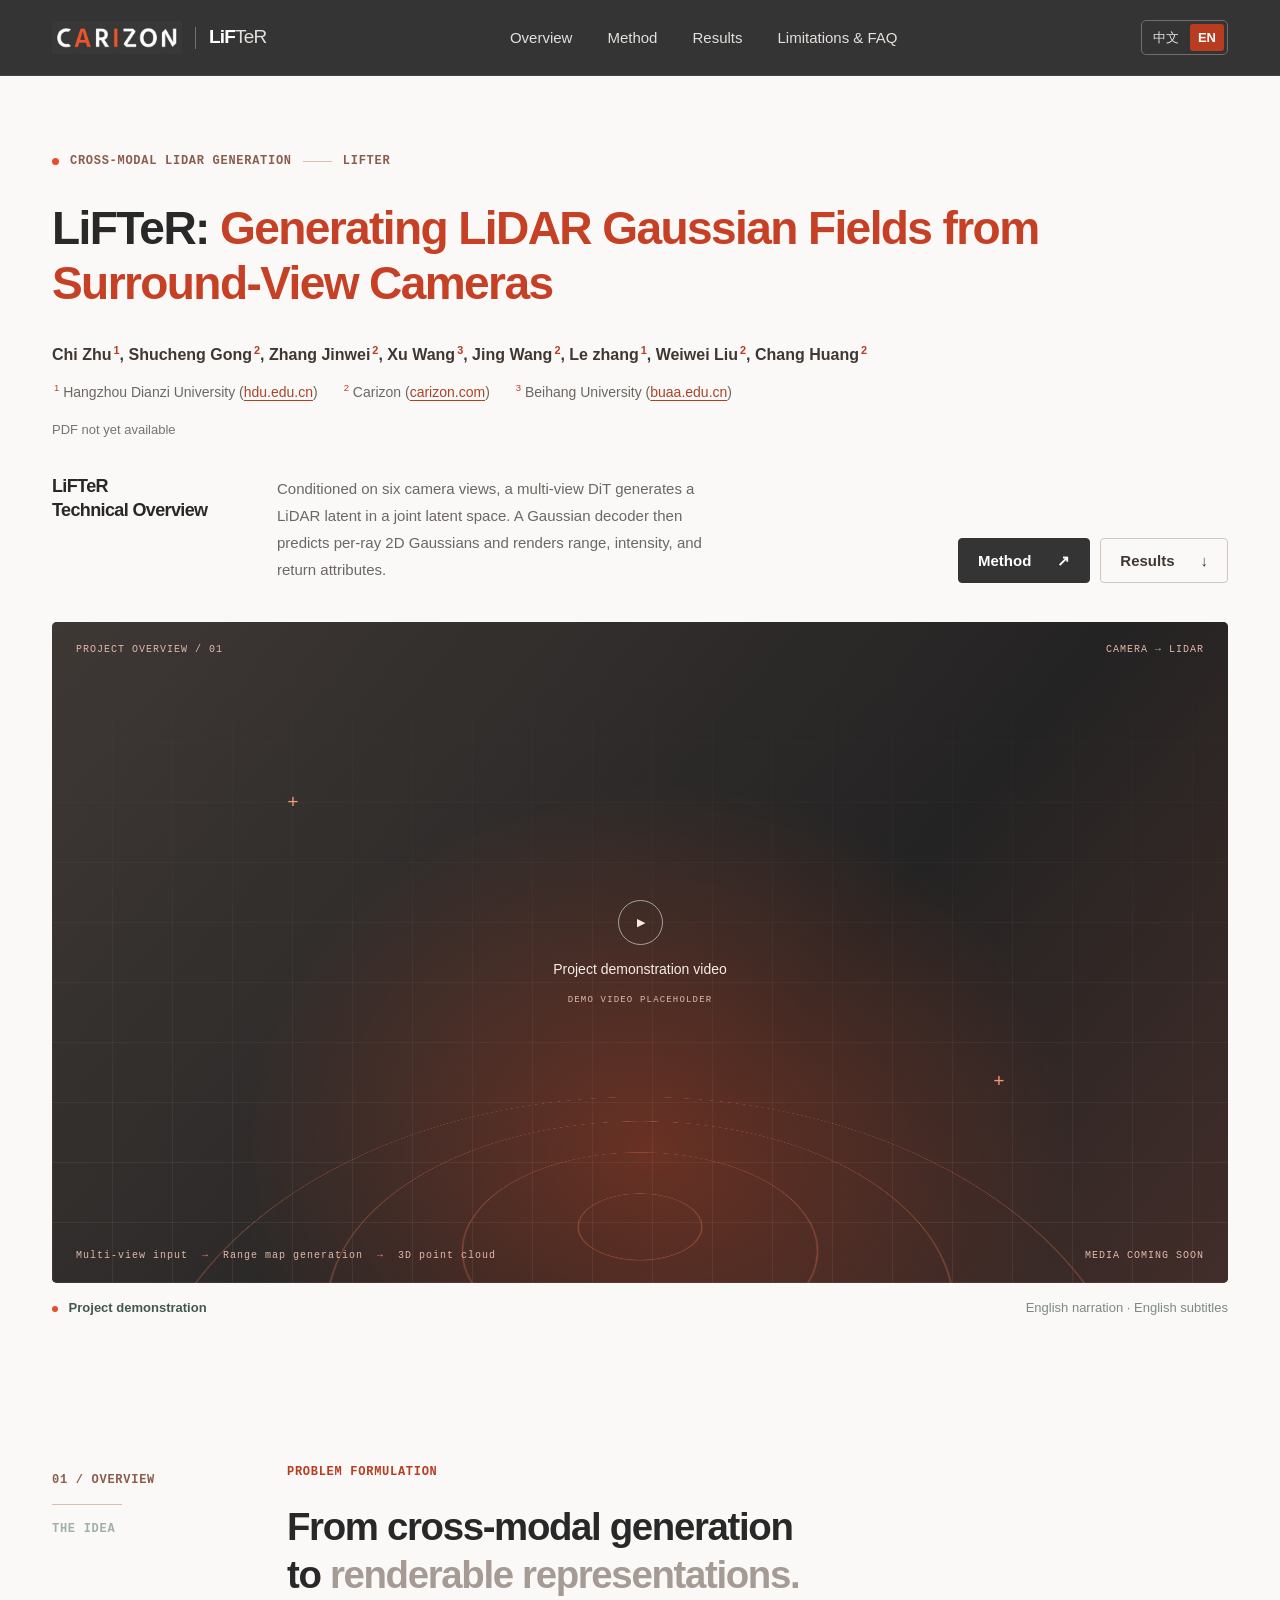
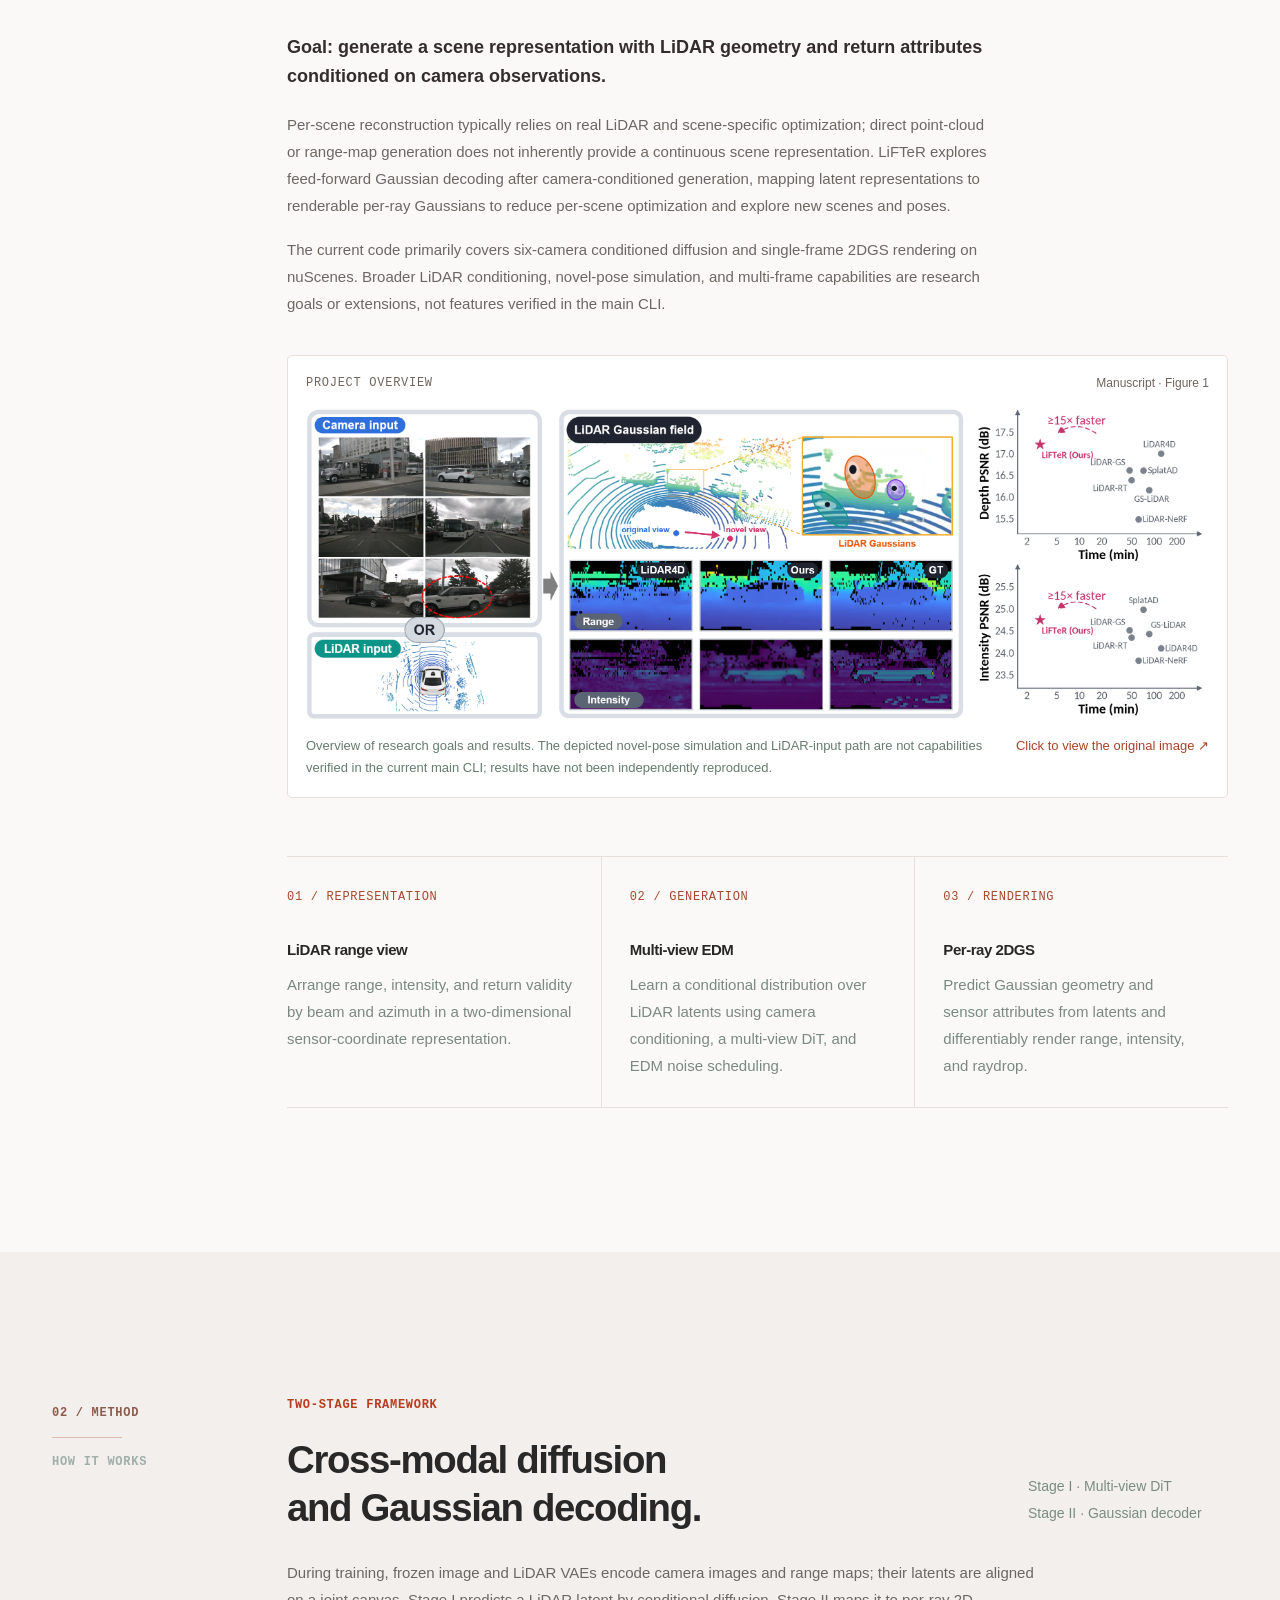
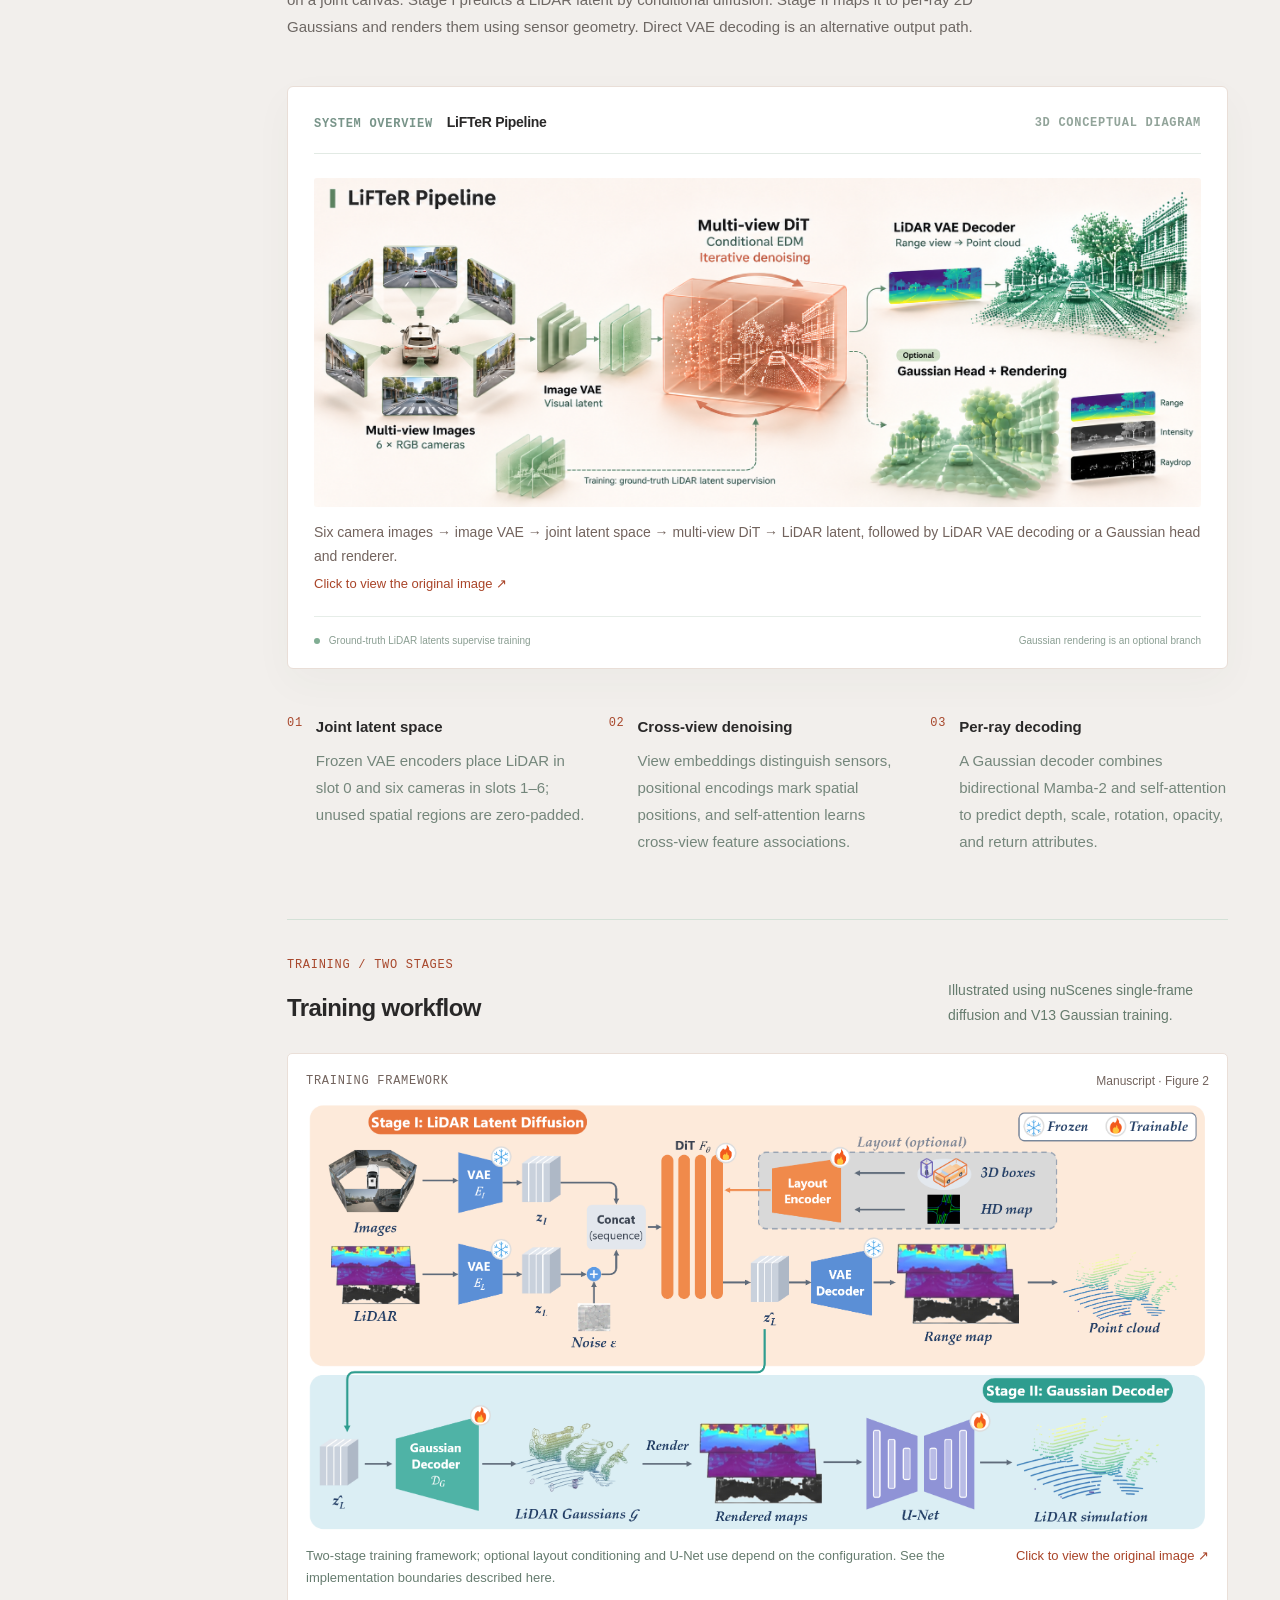
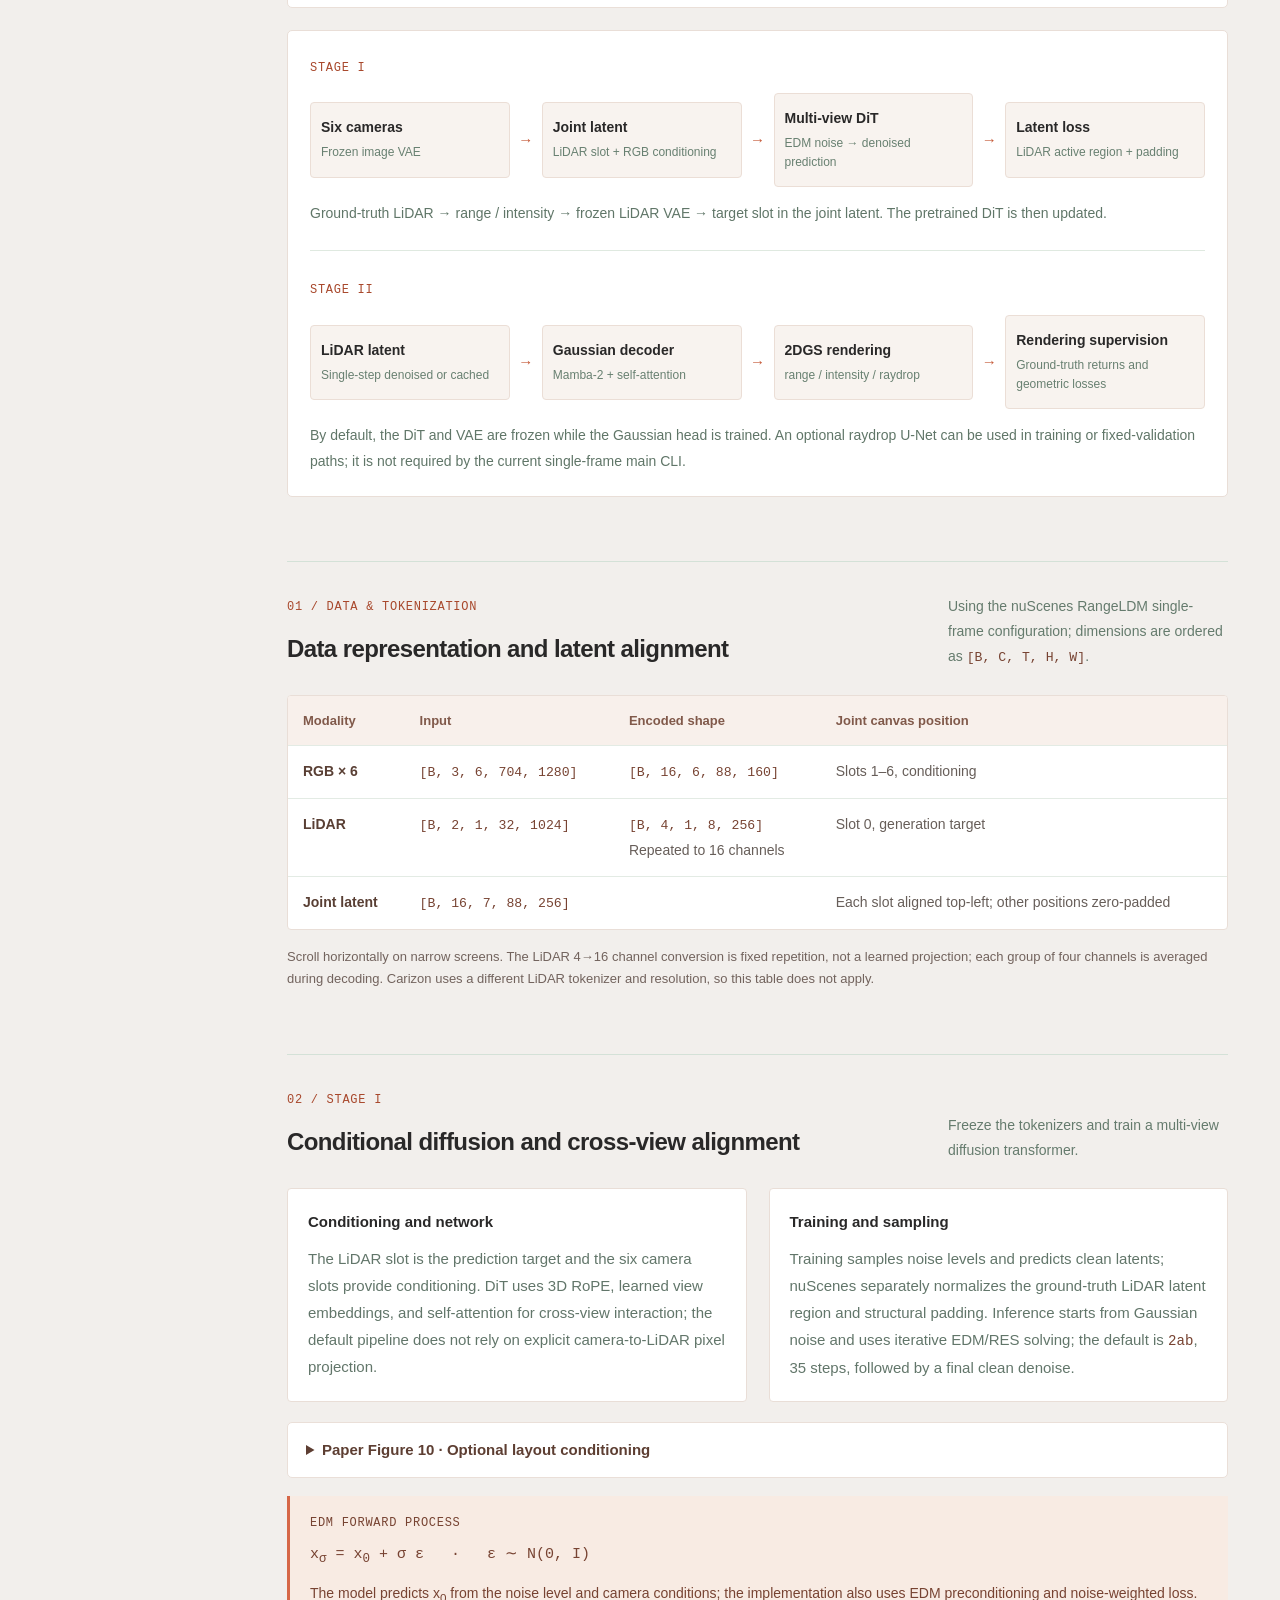
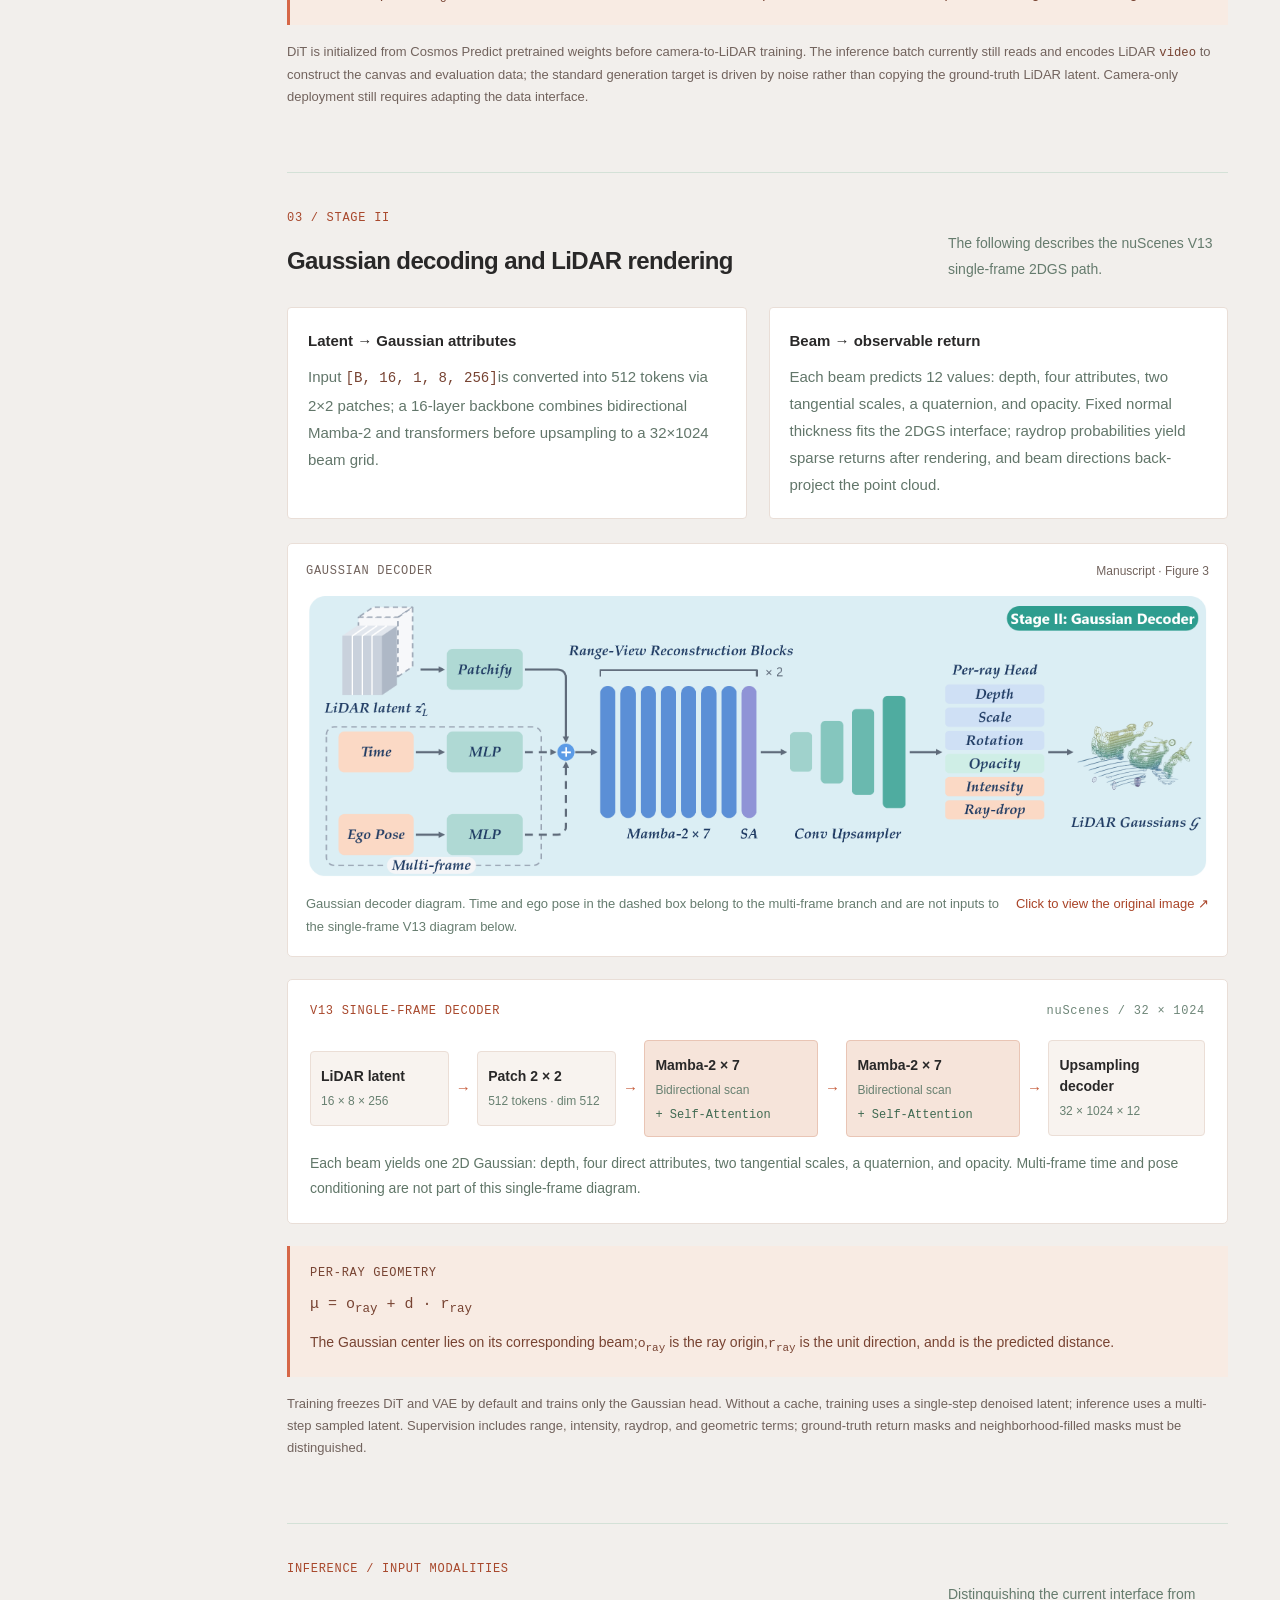
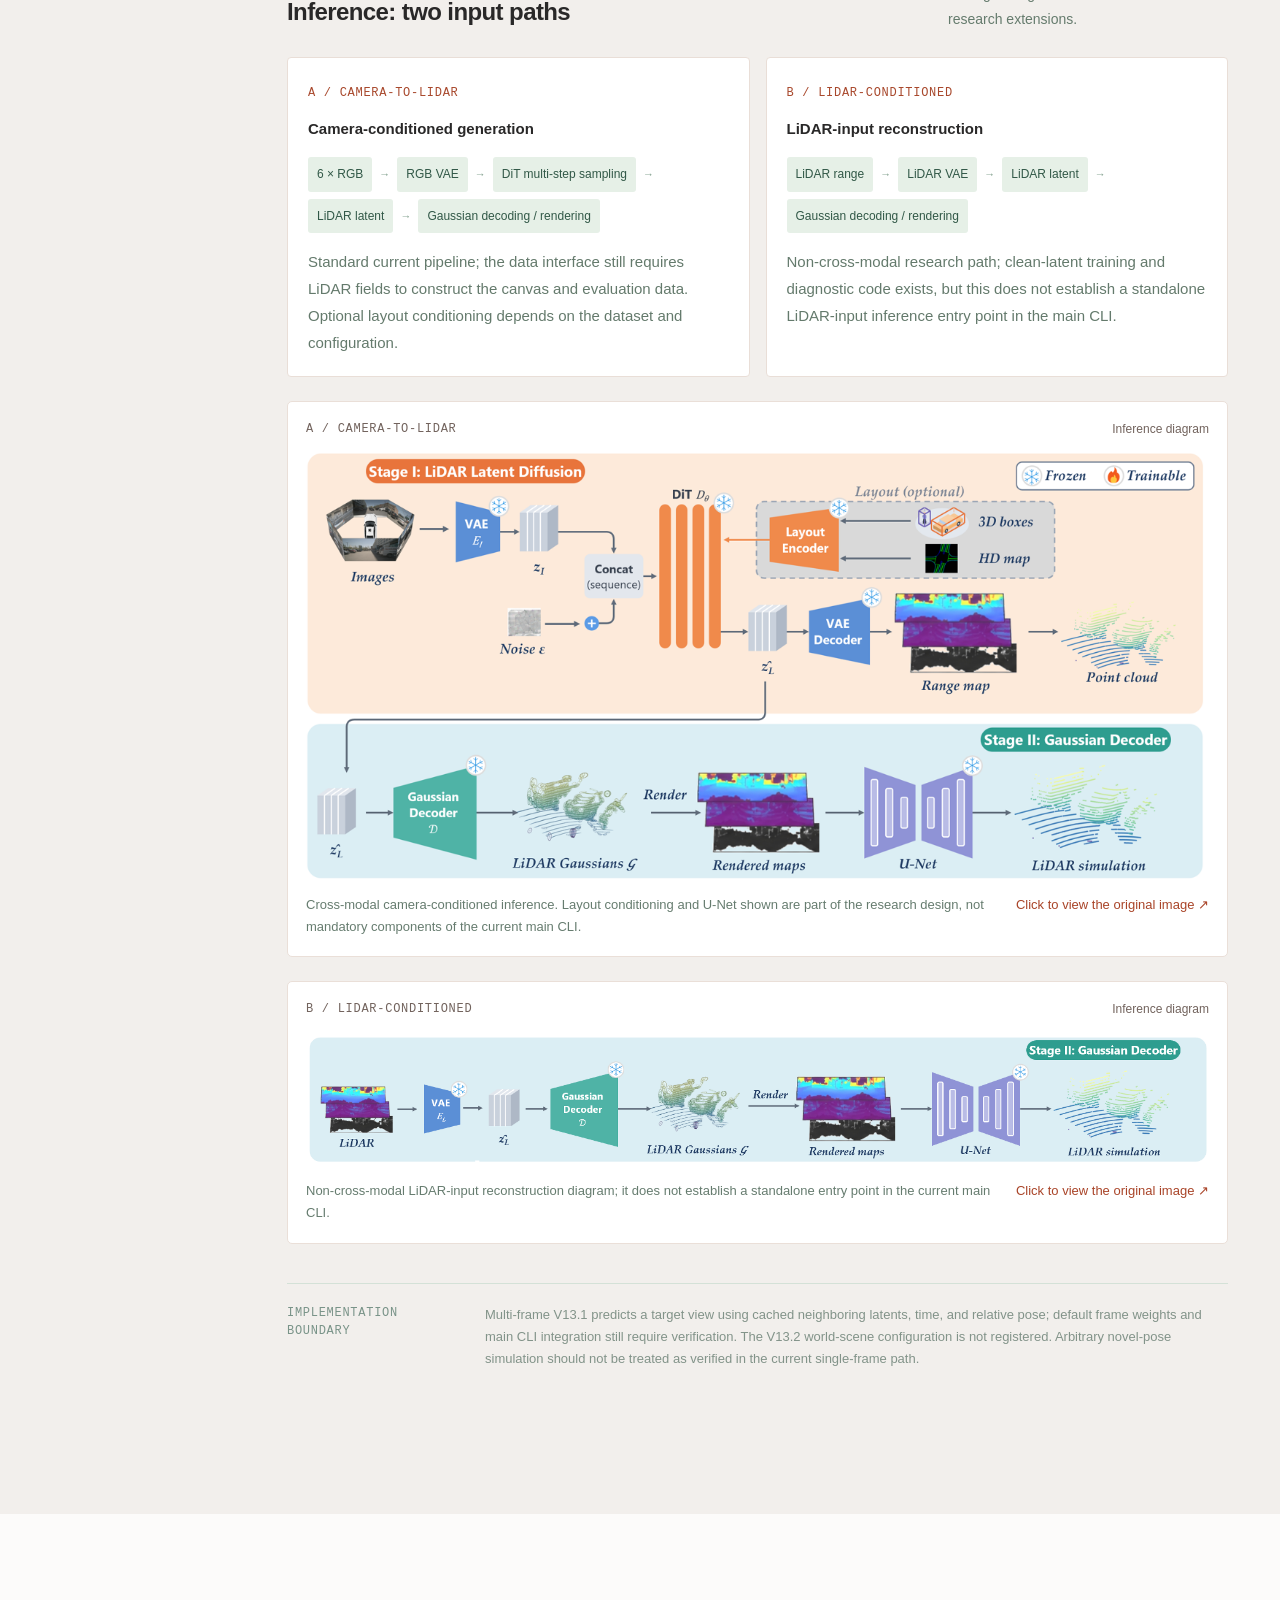
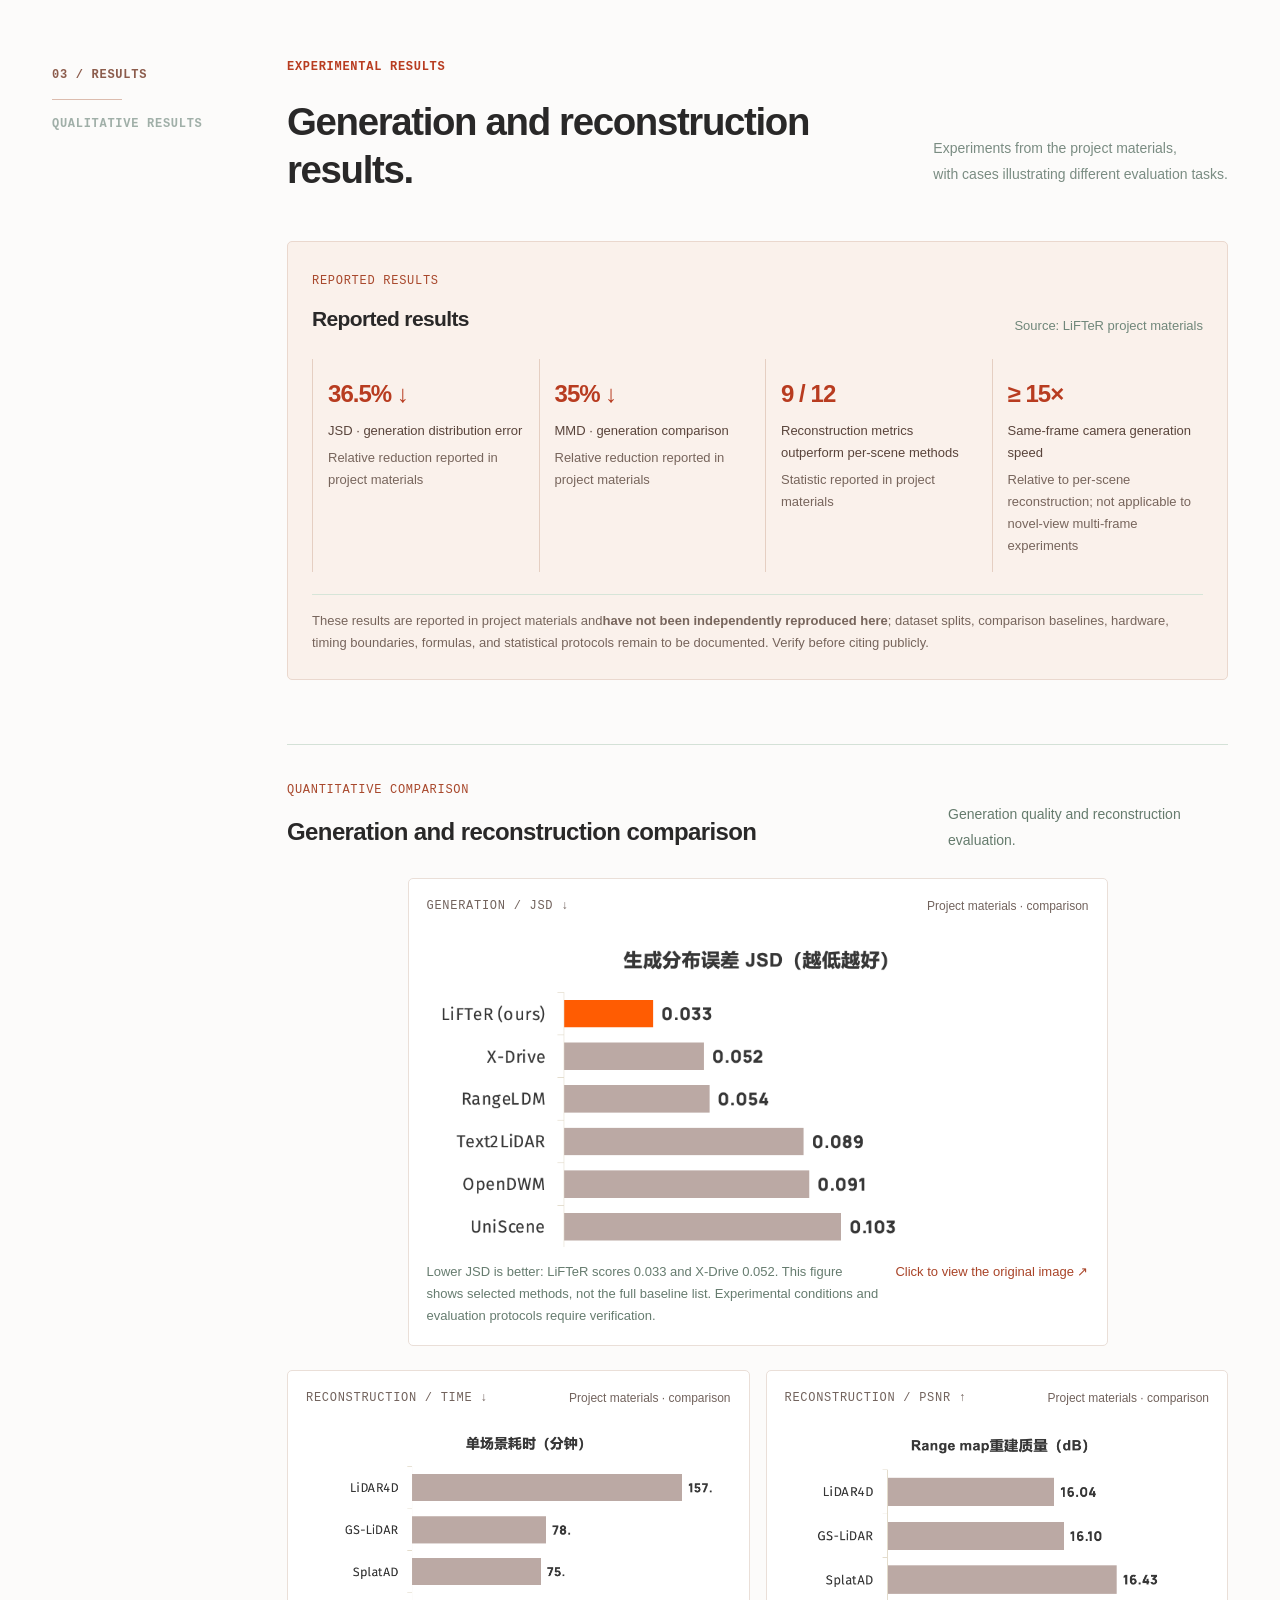
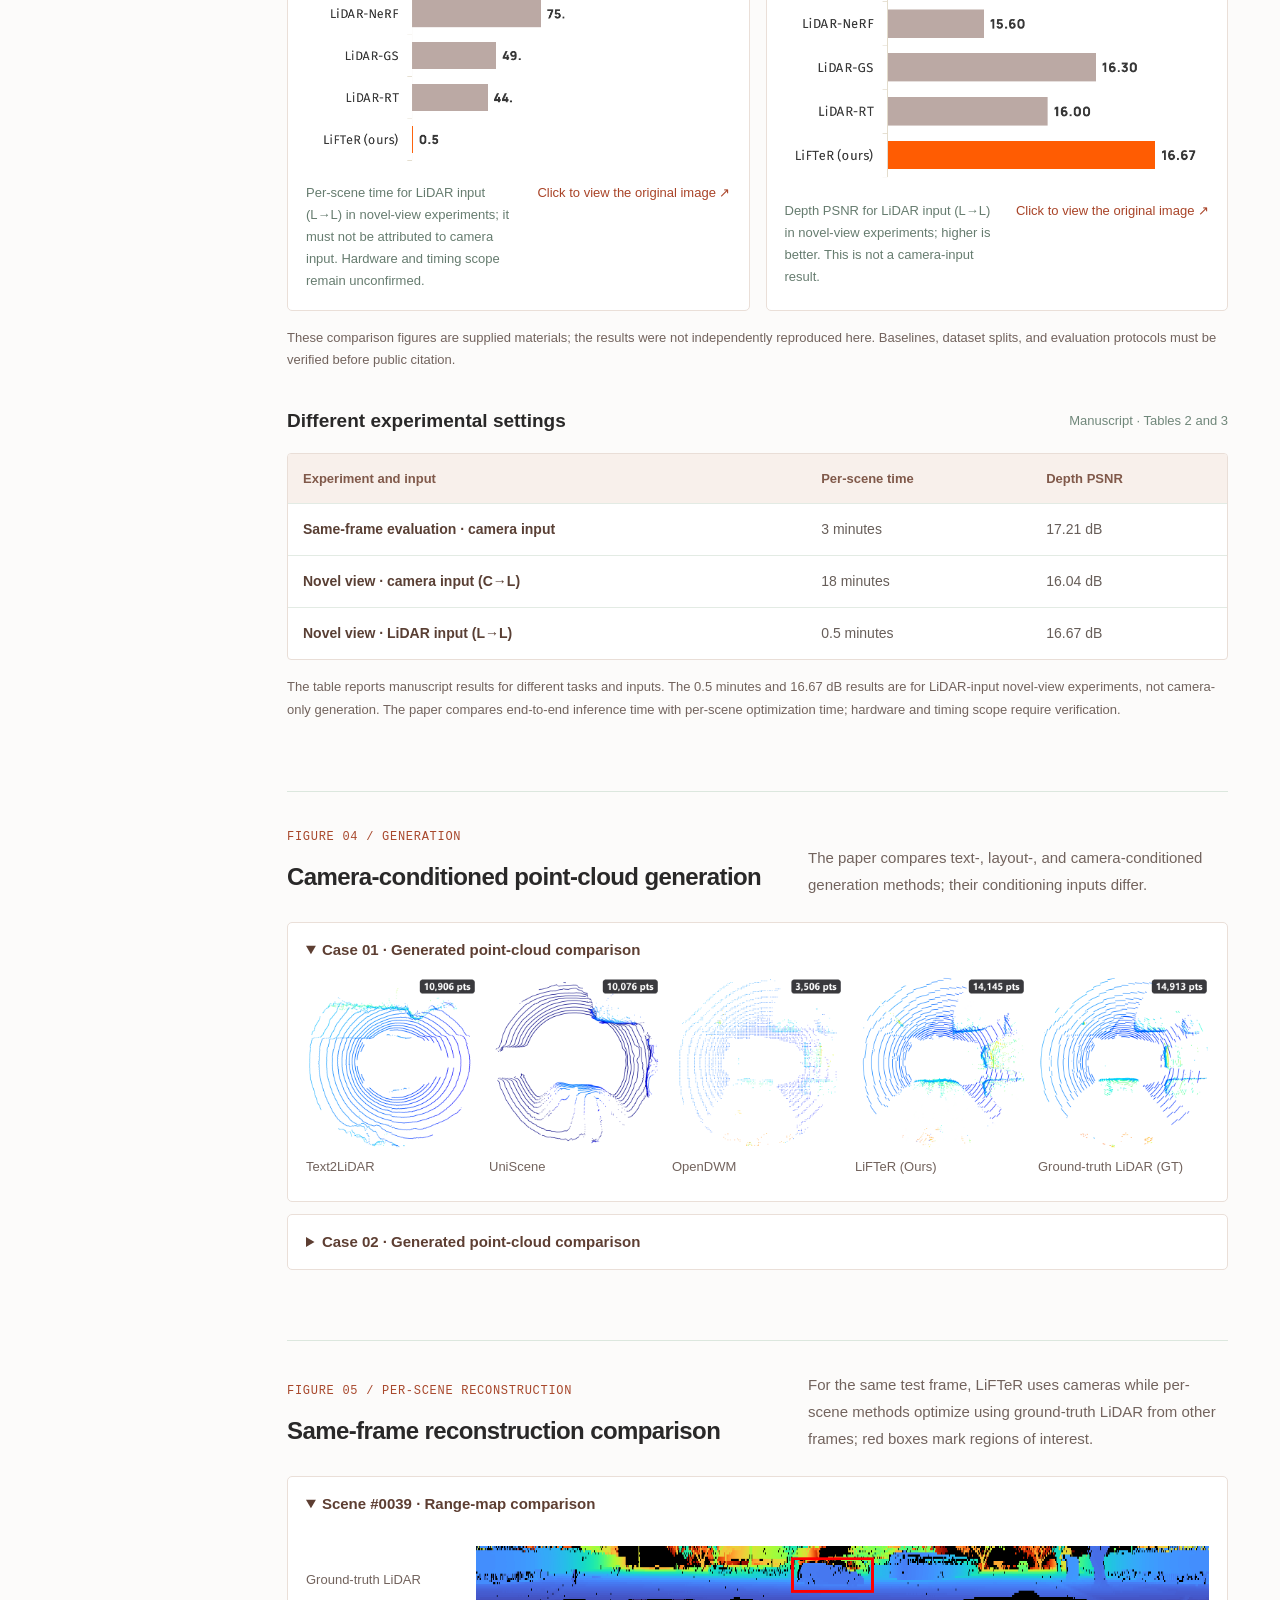
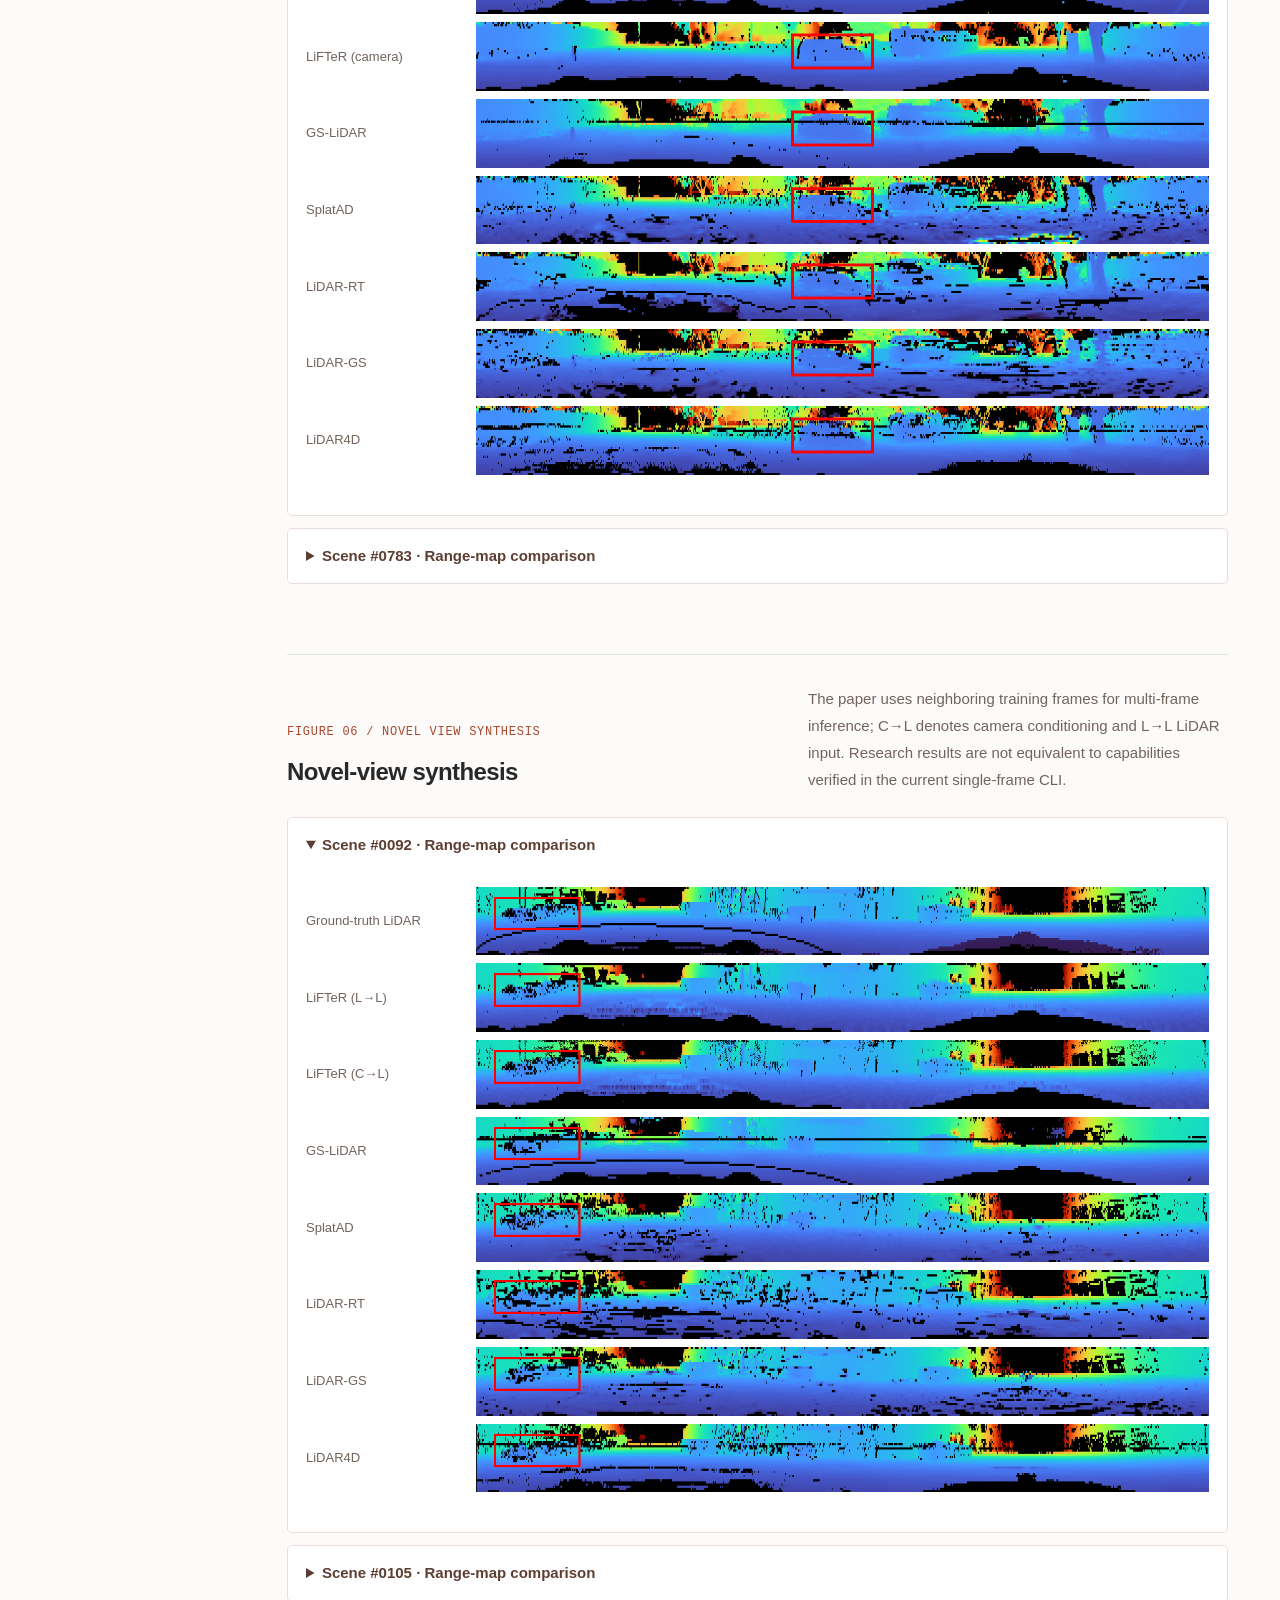
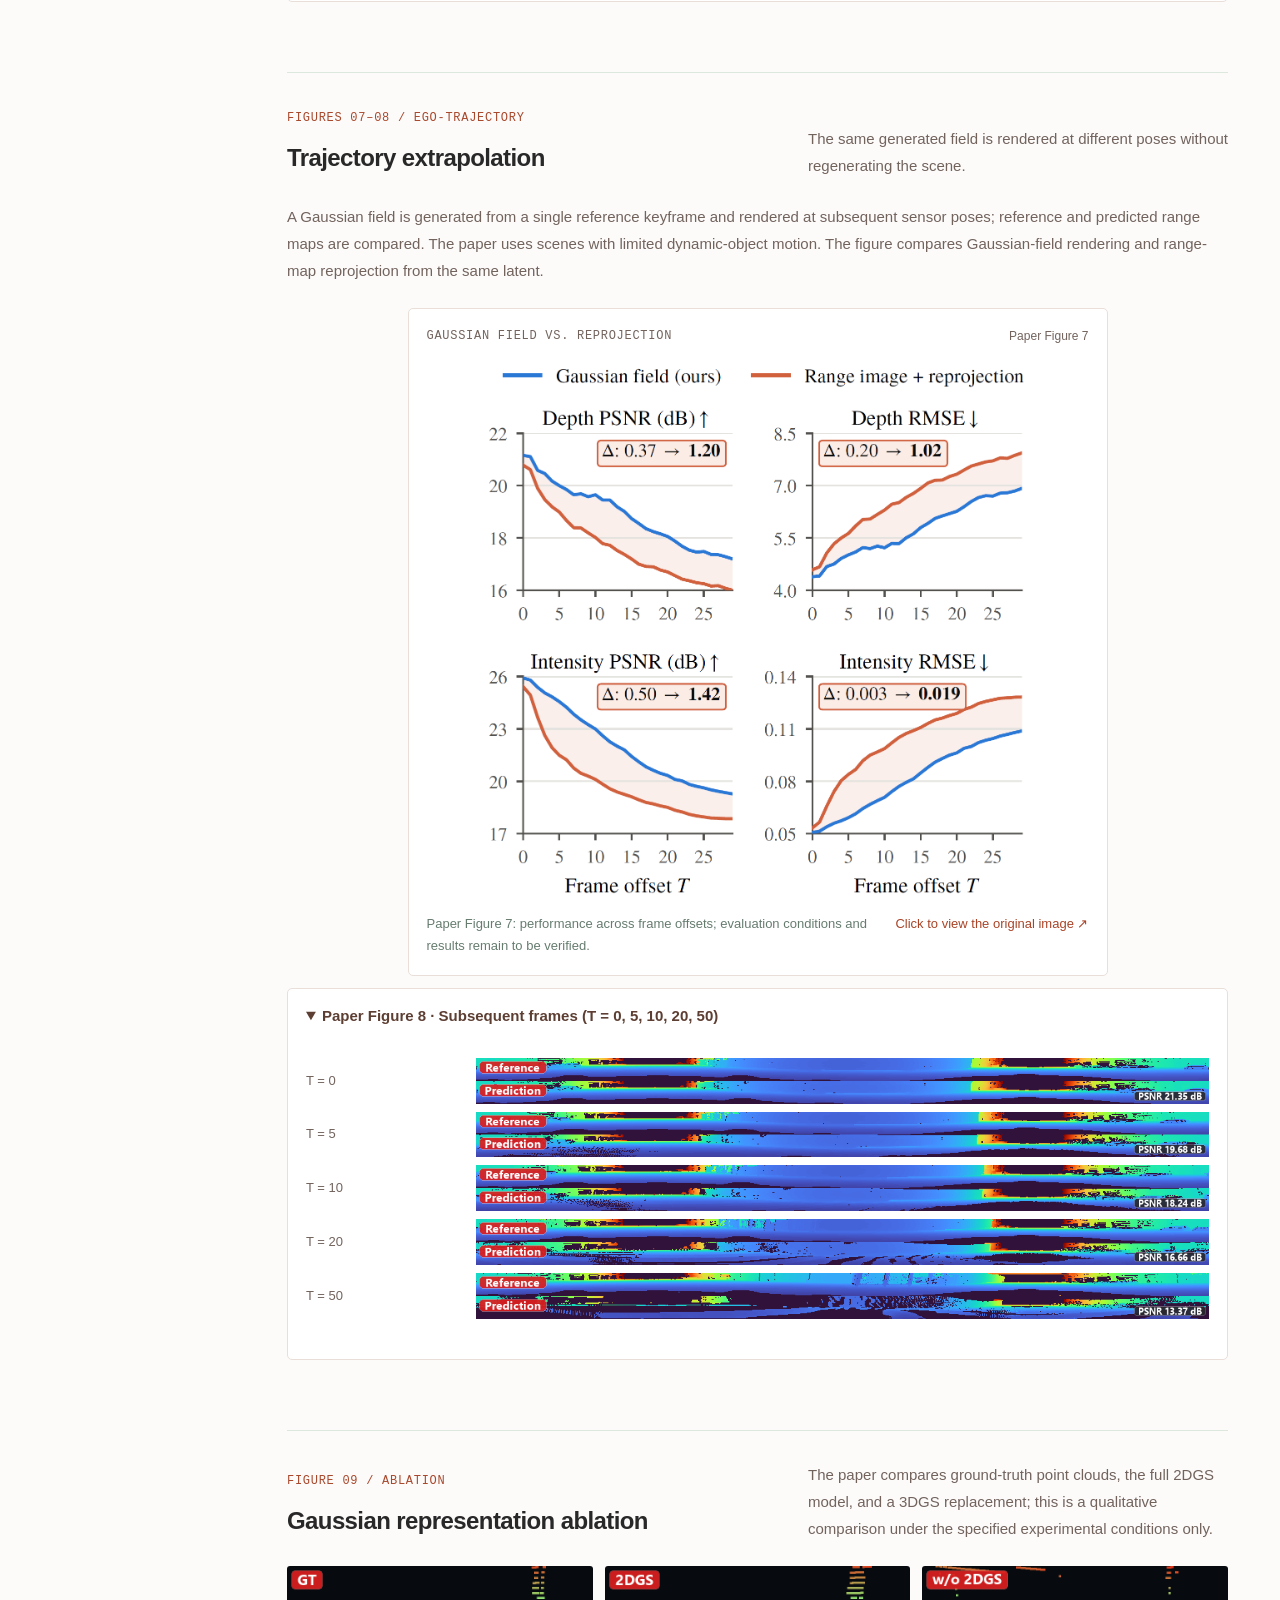
==== index.html @ 02186128 "Default to English, keep Chinese switchable, tune video captions - index.html now serves the English" ====
<!doctype html>
<html lang="en">
<head>
  <meta charset="utf-8">
  <meta name="viewport" content="width=device-width, initial-scale=1">
  <meta name="description" content="LiFTeR technical overview: six-camera conditioned diffusion, LiDAR latent space, and per-ray 2D Gaussian rendering.">
  <meta name="theme-color" content="#343434">
  <title>LiFTeR: Generating LiDAR Gaussian Fields from Surround-View Cameras</title>
  <link rel="stylesheet" href="./styles.css">
  <script src="./media.js" defer></script>
  <script src="./site.js" defer></script>
</head>
<body>
  <a class="skip-link" href="#main">Skip to content</a>
  <header class="site-header">
    <div class="header-inner wrap">
      <a class="brand" href="#top" aria-label="Carizon · LiFTeR, back to top"><img class="brand-logo" src="./logo.jpg.png" width="1448" height="360" alt="Carizon"><span class="brand-divider" aria-hidden="true"></span><span>LiF<span class="brand-light">TeR</span></span></a>
      <nav class="desktop-nav" aria-label="Page navigation">
        <a href="#overview">Overview</a><a href="#method">Method</a><a href="#results">Results</a><a href="#limitations">Limitations &amp; FAQ</a>
      </nav>
      <nav class="language-switch" aria-label="Language"><a href="./index-zh.html" lang="zh-CN" hreflang="zh-CN">中文</a><a href="./index.html" lang="en" hreflang="en" aria-current="page">EN</a></nav>
    </div>
  </header>

  <main id="main">
    <section class="hero wrap" id="top" aria-labelledby="hero-title">
      <div class="hero-kicker"><span class="status-dot"></span> CROSS-MODAL LIDAR GENERATION <span class="kicker-line"></span> LIFTER</div>
      <h1 id="hero-title" class="technical-hero-title project-title" lang="en">LiFTeR: <span>Generating LiDAR Gaussian Fields from Surround-View Cameras</span></h1>
      <div class="project-credits" aria-label="Authors and affiliations">
        <p class="project-authors" lang="en">Chi Zhu<sup>1</sup>, Shucheng Gong<sup>2</sup>, Zhang Jinwei<sup>2</sup>, Xu Wang<sup>3</sup>, Jing Wang<sup>2</sup>, Le zhang<sup>1</sup>, Weiwei Liu<sup>2</sup>, Chang Huang<sup>2</sup></p>
        <p class="project-affiliations" lang="en"><span><sup>1</sup> Hangzhou Dianzi University (<a href="https://www.hdu.edu.cn/">hdu.edu.cn</a>)</span><span><sup>2</sup> Carizon (<a href="https://carizon.com/">carizon.com</a>)</span><span><sup>3</sup> Beihang University (<a href="https://www.buaa.edu.cn/">buaa.edu.cn</a>)</span></p>
        <p class="paper-availability">PDF not yet available</p>
      </div>
      <div class="hero-bottom">
        <div class="hero-description"><p class="hero-en">LiFTeR<br>Technical Overview</p><p>Conditioned on six camera views, a multi-view DiT generates a LiDAR latent in a joint latent space. A Gaussian decoder then predicts per-ray 2D Gaussians and renders range, intensity, and return attributes.</p></div>
        <div class="hero-actions"><a class="button button-dark" href="#method">Method <span aria-hidden="true">↗</span></a><a class="button button-outline" href="#results">Results <span aria-hidden="true">↓</span></a></div>
      </div>
      <div class="hero-media" data-media-slot="hero" data-media-label="Project demonstration video" data-media-aspect="wide">
        <div class="hero-media-inner">
          <div class="hero-grid" aria-hidden="true"></div><div class="hero-rings" aria-hidden="true"><span></span><span></span><span></span><span></span></div>
          <div class="hero-cross hero-cross-one" aria-hidden="true">+</div><div class="hero-cross hero-cross-two" aria-hidden="true">+</div>
          <div class="hero-media-top"><span>PROJECT OVERVIEW / 01</span><span>CAMERA → LIDAR</span></div>
          <div class="hero-media-center"><span class="play-outline" aria-hidden="true">▶</span><strong>Project demonstration video</strong><span>DEMO VIDEO PLACEHOLDER</span></div>
          <div class="hero-media-bottom"><span>Multi-view input <b>→</b> Range map generation <b>→</b> 3D point cloud</span><span>MEDIA COMING SOON</span></div>
        </div>
      </div>
      <p class="media-caption"><span><span class="caption-dot"></span> Project demonstration</span><span>English narration · English subtitles</span></p>
    </section>

    <section class="section intro-section" id="overview" aria-labelledby="overview-title">
      <div class="wrap section-layout">
        <div class="section-aside"><span class="section-number">01 / OVERVIEW</span><span class="aside-line"></span><span class="aside-note">THE IDEA</span></div>
        <div class="section-main">
          <p class="eyebrow">PROBLEM FORMULATION</p>
          <h2 id="overview-title">From cross-modal generation<br>to <span class="text-muted">renderable representations.</span></h2>
          <div class="intro-copy"><p class="lead">Goal: generate a scene representation with LiDAR geometry and return attributes conditioned on camera observations.</p><p>Per-scene reconstruction typically relies on real LiDAR and scene-specific optimization; direct point-cloud or range-map generation does not inherently provide a continuous scene representation. LiFTeR explores feed-forward Gaussian decoding after camera-conditioned generation, mapping latent representations to renderable per-ray Gaussians to reduce per-scene optimization and explore new scenes and poses.</p><p>The current code primarily covers six-camera conditioned diffusion and single-frame 2DGS rendering on nuScenes. Broader LiDAR conditioning, novel-pose simulation, and multi-frame capabilities are research goals or extensions, not features verified in the main CLI.</p></div>
          <figure class="source-figure overview-figure">
            <div class="source-figure-heading"><span>PROJECT OVERVIEW</span><span>Manuscript · Figure 1</span></div>
            <a href="./assets/figures/figure1_teaser.png" aria-label="View the original LiFTeR overview image"><img src="./assets/figures/figure1_teaser.png" width="2616" height="913" loading="lazy" alt="LiFTeR overview: camera or LiDAR input generates a Gaussian field, with range and intensity reconstruction and quality-versus-time comparisons."></a>
            <figcaption>Overview of research goals and results. The depicted novel-pose simulation and LiDAR-input path are not capabilities verified in the current main CLI; results have not been independently reproduced.<span>Click to view the original image ↗</span></figcaption>
          </figure>
          <div class="principles" aria-label="Core techniques">
            <article><span class="principle-index">01 / REPRESENTATION</span><h3>LiDAR range view</h3><p>Arrange range, intensity, and return validity by beam and azimuth in a two-dimensional sensor-coordinate representation.</p></article>
            <article><span class="principle-index">02 / GENERATION</span><h3>Multi-view EDM</h3><p>Learn a conditional distribution over LiDAR latents using camera conditioning, a multi-view DiT, and EDM noise scheduling.</p></article>
            <article><span class="principle-index">03 / RENDERING</span><h3>Per-ray 2DGS</h3><p>Predict Gaussian geometry and sensor attributes from latents and differentiably render range, intensity, and raydrop.</p></article>
          </div>
        </div>
      </div>
    </section>

    <section class="section method-section" id="method" aria-labelledby="method-title">
      <div class="wrap section-layout">
        <div class="section-aside"><span class="section-number">02 / METHOD</span><span class="aside-line"></span><span class="aside-note">HOW IT WORKS</span></div>
        <div class="section-main">
          <div class="section-heading-row"><div><p class="eyebrow">TWO-STAGE FRAMEWORK</p><h2 id="method-title">Cross-modal diffusion<br>and Gaussian decoding.</h2></div><p class="heading-note">Stage I · Multi-view DiT<br>Stage II · Gaussian decoder</p></div>
          <p class="body-copy">During training, frozen image and LiDAR VAEs encode camera images and range maps; their latents are aligned on a joint canvas. Stage I predicts a LiDAR latent by conditional diffusion. Stage II maps it to per-ray 2D Gaussians and renders them using sensor geometry. Direct VAE decoding is an alternative output path.</p>
          <div class="method-board">
            <div class="board-header"><div><span class="board-overline">SYSTEM OVERVIEW</span><strong>LiFTeR Pipeline</strong></div><span class="board-badge">3D CONCEPTUAL DIAGRAM</span></div>
            <figure class="pipeline-figure">
              <a href="./assets/figures/20261106-210438.png" aria-label="View the original LiFTeR pipeline diagram"><img src="./assets/figures/20261106-210438.png" width="2060" height="763" loading="lazy" alt="LiFTeR pipeline: six-view camera images are encoded by an image VAE; a multi-view DiT iteratively denoises a LiDAR latent, which is decoded by a LiDAR VAE into a range map and point cloud or rendered through an optional Gaussian head into range, intensity, and return attributes. Ground-truth LiDAR latents supervise training."></a>
              <figcaption>Six camera images → image VAE → joint latent space → multi-view DiT → LiDAR latent, followed by LiDAR VAE decoding or a Gaussian head and renderer.<span>Click to view the original image ↗</span></figcaption>
            </figure>
            <div class="board-footer"><span><i></i> Ground-truth LiDAR latents supervise training</span><span>Gaussian rendering is an optional branch</span></div>
          </div>
          <div class="method-details">
            <article><span class="detail-number">01</span><div><h3>Joint latent space</h3><p>Frozen VAE encoders place LiDAR in slot 0 and six cameras in slots 1–6; unused spatial regions are zero-padded.</p></div></article>
            <article><span class="detail-number">02</span><div><h3>Cross-view denoising</h3><p>View embeddings distinguish sensors, positional encodings mark spatial positions, and self-attention learns cross-view feature associations.</p></div></article>
            <article><span class="detail-number">03</span><div><h3>Per-ray decoding</h3><p>A Gaussian decoder combines bidirectional Mamba-2 and self-attention to predict depth, scale, rotation, opacity, and return attributes.</p></div></article>
          </div>
          <div class="technical-section" aria-labelledby="training-flow-title">
            <div class="technical-section-header"><div><span class="tech-kicker">TRAINING / TWO STAGES</span><h3 id="training-flow-title">Training workflow</h3></div><p>Illustrated using nuScenes single-frame diffusion and V13 Gaussian training.</p></div>
            <figure class="source-figure">
              <div class="source-figure-heading"><span>TRAINING FRAMEWORK</span><span>Manuscript · Figure 2</span></div>
              <a href="./assets/figures/figure2_pipeline.png" aria-label="View the original two-stage training diagram"><img src="./assets/figures/figure2_pipeline.png" width="2545" height="1203" loading="lazy" alt="Two-stage training: camera and LiDAR inputs are VAE-encoded, the DiT predicts a LiDAR latent, and the Gaussian decoder and renderer produce outputs."></a>
              <figcaption>Two-stage training framework; optional layout conditioning and U-Net use depend on the configuration. See the implementation boundaries described here.<span>Click to view the original image ↗</span></figcaption>
            </figure>
            <div class="diagram-board">
              <div class="diagram-rail"><span class="diagram-stage">STAGE I</span><div class="diagram-steps"><div><strong>Six cameras</strong><small>Frozen image VAE</small></div><span class="diagram-arrow" aria-hidden="true">→</span><div><strong>Joint latent</strong><small>LiDAR slot + RGB conditioning</small></div><span class="diagram-arrow" aria-hidden="true">→</span><div><strong>Multi-view DiT</strong><small>EDM noise → denoised prediction</small></div><span class="diagram-arrow" aria-hidden="true">→</span><div><strong>Latent loss</strong><small>LiDAR active region + padding</small></div></div><p>Ground-truth LiDAR → range / intensity → frozen LiDAR VAE → target slot in the joint latent. The pretrained DiT is then updated.</p></div>
              <div class="diagram-rail"><span class="diagram-stage">STAGE II</span><div class="diagram-steps"><div><strong>LiDAR latent</strong><small>Single-step denoised or cached</small></div><span class="diagram-arrow" aria-hidden="true">→</span><div><strong>Gaussian decoder</strong><small>Mamba-2 + self-attention</small></div><span class="diagram-arrow" aria-hidden="true">→</span><div><strong>2DGS rendering</strong><small>range / intensity / raydrop</small></div><span class="diagram-arrow" aria-hidden="true">→</span><div><strong>Rendering supervision</strong><small>Ground-truth returns and geometric losses</small></div></div><p>By default, the DiT and VAE are frozen while the Gaussian head is trained. An optional raydrop U-Net can be used in training or fixed-validation paths; it is not required by the current single-frame main CLI.</p></div>
            </div>
          </div>
          <div class="technical-section" aria-labelledby="representation-title">
            <div class="technical-section-header"><div><span class="tech-kicker">01 / DATA &amp; TOKENIZATION</span><h3 id="representation-title">Data representation and latent alignment</h3></div><p>Using the nuScenes RangeLDM single-frame configuration; dimensions are ordered as <code>[B, C, T, H, W]</code>.</p></div>
            <div class="tensor-table-wrap" role="region" aria-label="nuScenes tensor shapes, scroll horizontally" tabindex="0"><table class="tensor-table"><thead><tr><th scope="col">Modality</th><th scope="col">Input</th><th scope="col">Encoded shape</th><th scope="col">Joint canvas position</th></tr></thead><tbody><tr><th scope="row">RGB × 6</th><td><code>[B, 3, 6, 704, 1280]</code></td><td><code>[B, 16, 6, 88, 160]</code></td><td>Slots 1–6, conditioning</td></tr><tr><th scope="row">LiDAR</th><td><code>[B, 2, 1, 32, 1024]</code></td><td><code>[B, 4, 1, 8, 256]</code><br>Repeated to 16 channels</td><td>Slot 0, generation target</td></tr><tr><th scope="row">Joint latent</th><td colspan="2"><code>[B, 16, 7, 88, 256]</code></td><td>Each slot aligned top-left; other positions zero-padded</td></tr></tbody></table></div>
            <p class="tech-caption">Scroll horizontally on narrow screens. The LiDAR 4→16 channel conversion is fixed repetition, not a learned projection; each group of four channels is averaged during decoding. Carizon uses a different LiDAR tokenizer and resolution, so this table does not apply.</p>
          </div>
          <div class="technical-section" aria-labelledby="diffusion-title">
            <div class="technical-section-header"><div><span class="tech-kicker">02 / STAGE I</span><h3 id="diffusion-title">Conditional diffusion and cross-view alignment</h3></div><p>Freeze the tokenizers and train a multi-view diffusion transformer.</p></div>
            <div class="tech-columns"><div><h4>Conditioning and network</h4><p>The LiDAR slot is the prediction target and the six camera slots provide conditioning. DiT uses 3D RoPE, learned view embeddings, and self-attention for cross-view interaction; the default pipeline does not rely on explicit camera-to-LiDAR pixel projection.</p></div><div><h4>Training and sampling</h4><p>Training samples noise levels and predicts clean latents; nuScenes separately normalizes the ground-truth LiDAR latent region and structural padding. Inference starts from Gaussian noise and uses iterative EDM/RES solving; the default is <code>2ab</code>, 35 steps, followed by a final clean denoise.</p></div></div>
            <details class="paper-case method-layout"><summary>Paper Figure 10 · Optional layout conditioning</summary><div class="paper-case-content"><p class="paper-copy">The paper projects HD maps and 3D boxes onto the LiDAR ray grid and injects them into LiDAR tokens through residual adapters; 3D boxes are also encoded as cross-attention conditions. Layout conditioning requires appropriate data and configuration.</p><figure class="source-figure"><div class="source-figure-heading"><span>LAYOUT CONDITIONING</span><span>Paper Figure 10</span></div><a href="./assets/figures/figure10_layout3.png" aria-label="View original optional layout conditioning diagram: maps and 3D boxes are projected and encoded for DiT"><img src="./assets/figures/figure10_layout3.png" loading="lazy" alt="Optional layout conditioning: maps and 3D boxes are projected and encoded for DiT"></a><figcaption>Optional layout conditioning in the research design; the default path does not necessarily require layout inputs.<span>Click to view the original image ↗</span></figcaption></figure></div></details>
            <div class="formula-block"><span>EDM FORWARD PROCESS</span><code>x<sub>σ</sub> = x<sub>0</sub> + σ ε &nbsp;&nbsp;·&nbsp;&nbsp; ε ∼ N(0, I)</code><p>The model predicts x<sub>0</sub> from the noise level and camera conditions; the implementation also uses EDM preconditioning and noise-weighted loss.</p></div>
            <p class="tech-caption">DiT is initialized from Cosmos Predict pretrained weights before camera-to-LiDAR training. The inference batch currently still reads and encodes LiDAR <code>video</code> to construct the canvas and evaluation data; the standard generation target is driven by noise rather than copying the ground-truth LiDAR latent. Camera-only deployment still requires adapting the data interface.</p>
          </div>
          <div class="technical-section" aria-labelledby="gaussian-title">
            <div class="technical-section-header"><div><span class="tech-kicker">03 / STAGE II</span><h3 id="gaussian-title">Gaussian decoding and LiDAR rendering</h3></div><p>The following describes the nuScenes V13 single-frame 2DGS path.</p></div>
            <div class="tech-columns"><div><h4>Latent → Gaussian attributes</h4><p>Input <code>[B, 16, 1, 8, 256]</code>is converted into 512 tokens via 2×2 patches; a 16-layer backbone combines bidirectional Mamba-2 and transformers before upsampling to a 32×1024 beam grid.</p></div><div><h4>Beam → observable return</h4><p>Each beam predicts 12 values: depth, four attributes, two tangential scales, a quaternion, and opacity. Fixed normal thickness fits the 2DGS interface; raydrop probabilities yield sparse returns after rendering, and beam directions back-project the point cloud.</p></div></div>
            <figure class="source-figure">
              <div class="source-figure-heading"><span>GAUSSIAN DECODER</span><span>Manuscript · Figure 3</span></div>
              <a href="./assets/figures/figure3_gaussian_decoder.png" aria-label="View the original Gaussian decoder diagram"><img src="./assets/figures/figure3_gaussian_decoder.png" width="2533" height="800" loading="lazy" alt="Gaussian decoder: LiDAR latent patches pass through Mamba-2 and self-attention to predict per-ray Gaussian geometry and return attributes; the dashed box denotes multi-frame time and pose conditioning."></a>
              <figcaption>Gaussian decoder diagram. Time and ego pose in the dashed box belong to the multi-frame branch and are not inputs to the single-frame V13 diagram below.<span>Click to view the original image ↗</span></figcaption>
            </figure>
            <div class="architecture-board" aria-label="Single-frame V13 Gaussian decoder: LiDAR latent patches pass through two groups of seven bidirectional Mamba-2 layers and one self-attention layer each, producing 12 Gaussian attributes per beam.">
              <div class="architecture-heading"><span class="tech-kicker">V13 SINGLE-FRAME DECODER</span><span>nuScenes / 32 × 1024</span></div>
              <div class="architecture-steps"><div><strong>LiDAR latent</strong><small>16 × 8 × 256</small></div><span aria-hidden="true">→</span><div><strong>Patch 2 × 2</strong><small>512 tokens · dim 512</small></div><span aria-hidden="true">→</span><div class="architecture-block"><strong>Mamba-2 × 7</strong><small>Bidirectional scan</small><b>+ Self-Attention</b></div><span aria-hidden="true">→</span><div class="architecture-block"><strong>Mamba-2 × 7</strong><small>Bidirectional scan</small><b>+ Self-Attention</b></div><span aria-hidden="true">→</span><div><strong>Upsampling decoder</strong><small>32 × 1024 × 12</small></div></div>
              <p>Each beam yields one 2D Gaussian: depth, four direct attributes, two tangential scales, a quaternion, and opacity. Multi-frame time and pose conditioning are not part of this single-frame diagram.</p>
            </div>
            <div class="formula-block"><span>PER-RAY GEOMETRY</span><code>μ = o<sub>ray</sub> + d · r<sub>ray</sub></code><p>The Gaussian center lies on its corresponding beam;<code>o<sub>ray</sub></code> is the ray origin,<code>r<sub>ray</sub></code> is the unit direction, and<code>d</code> is the predicted distance.</p></div>
            <p class="tech-caption">Training freezes DiT and VAE by default and trains only the Gaussian head. Without a cache, training uses a single-step denoised latent; inference uses a multi-step sampled latent. Supervision includes range, intensity, raydrop, and geometric terms; ground-truth return masks and neighborhood-filled masks must be distinguished.</p>
          </div>
          <div class="technical-section" aria-labelledby="inference-paths-title">
            <div class="technical-section-header"><div><span class="tech-kicker">INFERENCE / INPUT MODALITIES</span><h3 id="inference-paths-title">Inference: two input paths</h3></div><p>Distinguishing the current interface from research extensions.</p></div>
            <div class="inference-paths"><article><span class="tech-kicker">A / CAMERA-TO-LIDAR</span><h4>Camera-conditioned generation</h4><div class="path-sequence"><span>6 × RGB</span><b>→</b><span>RGB VAE</span><b>→</b><span>DiT multi-step sampling</span><b>→</b><span>LiDAR latent</span><b>→</b><span>Gaussian decoding / rendering</span></div><p>Standard current pipeline; the data interface still requires LiDAR fields to construct the canvas and evaluation data. Optional layout conditioning depends on the dataset and configuration.</p></article><article><span class="tech-kicker">B / LIDAR-CONDITIONED</span><h4>LiDAR-input reconstruction</h4><div class="path-sequence"><span>LiDAR range</span><b>→</b><span>LiDAR VAE</span><b>→</b><span>LiDAR latent</span><b>→</b><span>Gaussian decoding / rendering</span></div><p>Non-cross-modal research path; clean-latent training and diagnostic code exists, but this does not establish a standalone LiDAR-input inference entry point in the main CLI.</p></article></div>
            <figure class="source-figure">
              <div class="source-figure-heading"><span>A / CAMERA-TO-LIDAR</span><span>Inference diagram</span></div>
              <a href="./assets/figures/4.png" aria-label="View the original camera-conditioned inference diagram"><img src="./assets/figures/4.png" width="1238" height="586" loading="lazy" alt="Camera-conditioned inference: multi-view images and noise enter DiT; the generated LiDAR latent is decoded by a VAE or Gaussian decoder."></a>
              <figcaption>Cross-modal camera-conditioned inference. Layout conditioning and U-Net shown are part of the research design, not mandatory components of the current main CLI.<span>Click to view the original image ↗</span></figcaption>
            </figure>
            <figure class="source-figure">
              <div class="source-figure-heading"><span>B / LIDAR-CONDITIONED</span><span>Inference diagram</span></div>
              <a href="./assets/figures/5.png" aria-label="View the original LiDAR-input inference diagram"><img src="./assets/figures/5.png" width="1422" height="212" loading="lazy" alt="LiDAR-input research path: a LiDAR range map is VAE-encoded, then Gaussian decoding and rendering produce simulation results."></a>
              <figcaption>Non-cross-modal LiDAR-input reconstruction diagram; it does not establish a standalone entry point in the current main CLI.<span>Click to view the original image ↗</span></figcaption>
            </figure>
          </div>
          <div class="method-note"><span>IMPLEMENTATION BOUNDARY</span><p>Multi-frame V13.1 predicts a target view using cached neighboring latents, time, and relative pose; default frame weights and main CLI integration still require verification. The V13.2 world-scene configuration is not registered. Arbitrary novel-pose simulation should not be treated as verified in the current single-frame path.</p></div>
        </div>
      </div>
    </section>

    <section class="section results-section" id="results" aria-labelledby="results-title">
      <div class="wrap section-layout">
        <div class="section-aside"><span class="section-number">03 / RESULTS</span><span class="aside-line"></span><span class="aside-note">QUALITATIVE RESULTS</span></div>
        <div class="section-main">
          <div class="section-heading-row results-heading"><div><p class="eyebrow">EXPERIMENTAL RESULTS</p><h2 id="results-title">Generation and reconstruction<br>results.</h2></div><p class="heading-note">Experiments from the project materials,<br>with cases illustrating different evaluation tasks.</p></div>
          <div class="reported-results" aria-labelledby="reported-results-title"><div class="reported-header"><div><span class="tech-kicker">REPORTED RESULTS</span><h3 id="reported-results-title">Reported results</h3></div><span>Source: LiFTeR project materials</span></div><div class="reported-grid"><article><strong>36.5% ↓</strong><span>JSD · generation distribution error</span><small>Relative reduction reported in project materials</small></article><article><strong>35% ↓</strong><span>MMD · generation comparison</span><small>Relative reduction reported in project materials</small></article><article><strong>9 / 12</strong><span>Reconstruction metrics outperform per-scene methods</span><small>Statistic reported in project materials</small></article><article><strong>≥ 15×</strong><span>Same-frame camera generation speed</span><small>Relative to per-scene reconstruction; not applicable to novel-view multi-frame experiments</small></article></div><p>These results are reported in project materials and<strong>have not been independently reproduced here</strong>; dataset splits, comparison baselines, hardware, timing boundaries, formulas, and statistical protocols remain to be documented. Verify before citing publicly.</p></div>
          <div class="technical-section" aria-labelledby="quantitative-figures-title">
            <div class="technical-section-header"><div><span class="tech-kicker">QUANTITATIVE COMPARISON</span><h3 id="quantitative-figures-title">Generation and reconstruction comparison</h3></div><p>Generation quality and reconstruction evaluation.</p></div>
            <figure class="source-figure compact-figure">
              <div class="source-figure-heading"><span>GENERATION / JSD ↓</span><span>Project materials · comparison</span></div>
              <a href="./assets/figures/jsd-selected.png" aria-label="View the original generation distribution error comparison"><img src="./assets/figures/jsd-selected.png" width="916" height="440" loading="lazy" alt="Generation distribution error JSD for selected methods, lower is better: LiFTeR 0.033, X-Drive 0.052, RangeLDM 0.054, Text2LiDAR 0.089, OpenDWM 0.091, UniScene 0.103."></a>
              <figcaption>Lower JSD is better: LiFTeR scores 0.033 and X-Drive 0.052. This figure shows selected methods, not the full baseline list. Experimental conditions and evaluation protocols require verification.<span>Click to view the original image ↗</span></figcaption>
            </figure>
            <div class="source-figure-grid">
              <figure class="source-figure">
                <div class="source-figure-heading"><span>RECONSTRUCTION / TIME ↓</span><span>Project materials · comparison</span></div>
                <a href="./assets/figures/7.jpg.png" aria-label="View the original per-scene reconstruction time comparison"><img src="./assets/figures/7.jpg.png" width="816" height="666" loading="lazy" alt="Per-scene time in minutes: LiFTeR 0.5, LiDAR-RT 44, LiDAR-GS 49, LiDAR-NeRF 75, SplatAD 75, GS-LiDAR 78, LiDAR4D 157."></a>
                <figcaption>Per-scene time for LiDAR input (L→L) in novel-view experiments; it must not be attributed to camera input. Hardware and timing scope remain unconfirmed.<span>Click to view the original image ↗</span></figcaption>
              </figure>
              <figure class="source-figure">
                <div class="source-figure-heading"><span>RECONSTRUCTION / PSNR ↑</span><span>Project materials · comparison</span></div>
                <a href="./assets/figures/8.jpg.png" aria-label="View the original range-map reconstruction quality comparison"><img src="./assets/figures/8.jpg.png" width="780" height="670" loading="lazy" alt="Range-map reconstruction quality in dB: LiFTeR 16.67, LiDAR-RT 16.00, LiDAR-GS 16.30, LiDAR-NeRF 15.60, SplatAD 16.43, GS-LiDAR 16.10, LiDAR4D 16.04."></a>
                <figcaption>Depth PSNR for LiDAR input (L→L) in novel-view experiments; higher is better. This is not a camera-input result.<span>Click to view the original image ↗</span></figcaption>
              </figure>
            </div>
            <p class="tech-caption">These comparison figures are supplied materials; the results were not independently reproduced here. Baselines, dataset splits, and evaluation protocols must be verified before public citation.</p>
          </div>
          <div class="result-table-block"><div class="result-table-title"><h3>Different experimental settings</h3><span>Manuscript · Tables 2 and 3</span></div><div class="tensor-table-wrap" role="region" aria-label="LiFTeR results across different experimental settings" tabindex="0"><table class="tensor-table"><thead><tr><th scope="col">Experiment and input</th><th scope="col">Per-scene time</th><th scope="col">Depth PSNR</th></tr></thead><tbody><tr><th scope="row">Same-frame evaluation · camera input</th><td>3 minutes</td><td>17.21 dB</td></tr><tr><th scope="row">Novel view · camera input (C→L)</th><td>18 minutes</td><td>16.04 dB</td></tr><tr><th scope="row">Novel view · LiDAR input (L→L)</th><td>0.5 minutes</td><td>16.67 dB</td></tr></tbody></table></div><p class="tech-caption">The table reports manuscript results for different tasks and inputs. The 0.5 minutes and 16.67 dB results are for LiDAR-input novel-view experiments, not camera-only generation. The paper compares end-to-end inference time with per-scene optimization time; hardware and timing scope require verification.</p></div>
<section class="paper-section"><div class="paper-heading"><div><span class="tech-kicker">FIGURE 04 / GENERATION</span><h3>Camera-conditioned point-cloud generation</h3></div><p>The paper compares text-, layout-, and camera-conditioned generation methods; their conditioning inputs differ.</p></div><details class="paper-case" open><summary>Case 01 · Generated point-cloud comparison</summary><div class="paper-case-content"><div class="paper-image-grid five-up"><figure class="paper-tile"><a href="./assets/figures/figure4_case1/text2lidar.png" aria-label="View original point cloud: generation case 1, Text2LiDAR"><img src="./assets/figures/figure4_case1/text2lidar.png" loading="lazy" alt="Generation case 1: Text2LiDAR point cloud"></a><figcaption>Text2LiDAR</figcaption></figure><figure class="paper-tile"><a href="./assets/figures/figure4_case1/uniscene.png" aria-label="View original point cloud: generation case 1, UniScene"><img src="./assets/figures/figure4_case1/uniscene.png" loading="lazy" alt="Generation case 1: UniScene point cloud"></a><figcaption>UniScene</figcaption></figure><figure class="paper-tile"><a href="./assets/figures/figure4_case1/opendwm.png" aria-label="View original point cloud: generation case 1, OpenDWM"><img src="./assets/figures/figure4_case1/opendwm.png" loading="lazy" alt="Generation case 1: OpenDWM point cloud"></a><figcaption>OpenDWM</figcaption></figure><figure class="paper-tile"><a href="./assets/figures/figure4_case1/cosmos.png" aria-label="View original point cloud: generation case 1, LiFTeR (Ours)"><img src="./assets/figures/figure4_case1/cosmos.png" loading="lazy" alt="Generation case 1: LiFTeR (Ours) point cloud"></a><figcaption>LiFTeR (Ours)</figcaption></figure><figure class="paper-tile"><a href="./assets/figures/figure4_case1/gt.png" aria-label="View original point cloud: generation case 1, Ground-truth LiDAR (GT)"><img src="./assets/figures/figure4_case1/gt.png" loading="lazy" alt="Generation case 1: Ground-truth LiDAR (GT) point cloud"></a><figcaption>Ground-truth LiDAR (GT)</figcaption></figure></div></div></details><details class="paper-case"><summary>Case 02 · Generated point-cloud comparison</summary><div class="paper-case-content"><div class="paper-image-grid five-up"><figure class="paper-tile"><a href="./assets/figures/figure4_case2/text2lidar.png" aria-label="View original point cloud: generation case 2, Text2LiDAR"><img src="./assets/figures/figure4_case2/text2lidar.png" loading="lazy" alt="Generation case 2: Text2LiDAR point cloud"></a><figcaption>Text2LiDAR</figcaption></figure><figure class="paper-tile"><a href="./assets/figures/figure4_case2/uniscene.png" aria-label="View original point cloud: generation case 2, UniScene"><img src="./assets/figures/figure4_case2/uniscene.png" loading="lazy" alt="Generation case 2: UniScene point cloud"></a><figcaption>UniScene</figcaption></figure><figure class="paper-tile"><a href="./assets/figures/figure4_case2/opendwm.png" aria-label="View original point cloud: generation case 2, OpenDWM"><img src="./assets/figures/figure4_case2/opendwm.png" loading="lazy" alt="Generation case 2: OpenDWM point cloud"></a><figcaption>OpenDWM</figcaption></figure><figure class="paper-tile"><a href="./assets/figures/figure4_case2/cosmos.png" aria-label="View original point cloud: generation case 2, LiFTeR (Ours)"><img src="./assets/figures/figure4_case2/cosmos.png" loading="lazy" alt="Generation case 2: LiFTeR (Ours) point cloud"></a><figcaption>LiFTeR (Ours)</figcaption></figure><figure class="paper-tile"><a href="./assets/figures/figure4_case2/gt.png" aria-label="View original point cloud: generation case 2, Ground-truth LiDAR (GT)"><img src="./assets/figures/figure4_case2/gt.png" loading="lazy" alt="Generation case 2: Ground-truth LiDAR (GT) point cloud"></a><figcaption>Ground-truth LiDAR (GT)</figcaption></figure></div></div></details></section>
<section class="paper-section"><div class="paper-heading"><div><span class="tech-kicker">FIGURE 05 / PER-SCENE RECONSTRUCTION</span><h3>Same-frame reconstruction comparison</h3></div><p>For the same test frame, LiFTeR uses cameras while per-scene methods optimize using ground-truth LiDAR from other frames; red boxes mark regions of interest.</p></div><details class="paper-case" open><summary>Scene #0039 · Range-map comparison</summary><div class="paper-case-content"><div class="range-scroll" role="region" aria-label="Range-map comparison, scroll horizontally" tabindex="0"><div class="range-rows"><div class="range-row"><span>Ground-truth LiDAR</span><a href="./assets/figures/figure5_case1/figure5_case1_gt_range.png" aria-label="View original range map: Scene #0039, Ground-truth LiDAR"><img src="./assets/figures/figure5_case1/figure5_case1_gt_range.png" loading="lazy" alt="Scene #0039, Ground-truth LiDAR range map"></a></div><div class="range-row"><span>LiFTeR (camera)</span><a href="./assets/figures/figure5_case1/figure5_case1_ours_range.png" aria-label="View original range map: Scene #0039, LiFTeR (camera)"><img src="./assets/figures/figure5_case1/figure5_case1_ours_range.png" loading="lazy" alt="Scene #0039, LiFTeR (camera) range map"></a></div><div class="range-row"><span>GS-LiDAR</span><a href="./assets/figures/figure5_case1/figure5_case1_gslidar_range.png" aria-label="View original range map: Scene #0039, GS-LiDAR"><img src="./assets/figures/figure5_case1/figure5_case1_gslidar_range.png" loading="lazy" alt="Scene #0039, GS-LiDAR range map"></a></div><div class="range-row"><span>SplatAD</span><a href="./assets/figures/figure5_case1/figure5_case1_splatad_range.png" aria-label="View original range map: Scene #0039, SplatAD"><img src="./assets/figures/figure5_case1/figure5_case1_splatad_range.png" loading="lazy" alt="Scene #0039, SplatAD range map"></a></div><div class="range-row"><span>LiDAR-RT</span><a href="./assets/figures/figure5_case1/figure5_case1_lidarrt_range.png" aria-label="View original range map: Scene #0039, LiDAR-RT"><img src="./assets/figures/figure5_case1/figure5_case1_lidarrt_range.png" loading="lazy" alt="Scene #0039, LiDAR-RT range map"></a></div><div class="range-row"><span>LiDAR-GS</span><a href="./assets/figures/figure5_case1/figure5_case1_lidargs_range.png" aria-label="View original range map: Scene #0039, LiDAR-GS"><img src="./assets/figures/figure5_case1/figure5_case1_lidargs_range.png" loading="lazy" alt="Scene #0039, LiDAR-GS range map"></a></div><div class="range-row"><span>LiDAR4D</span><a href="./assets/figures/figure5_case1/figure5_case1_lidar4d_range.png" aria-label="View original range map: Scene #0039, LiDAR4D"><img src="./assets/figures/figure5_case1/figure5_case1_lidar4d_range.png" loading="lazy" alt="Scene #0039, LiDAR4D range map"></a></div></div></div></div></details><details class="paper-case"><summary>Scene #0783 · Range-map comparison</summary><div class="paper-case-content"><div class="range-scroll" role="region" aria-label="Range-map comparison, scroll horizontally" tabindex="0"><div class="range-rows"><div class="range-row"><span>Ground-truth LiDAR</span><a href="./assets/figures/figure5_case2/figure_case2_gt_range.png" aria-label="View original range map: Scene #0783, Ground-truth LiDAR"><img src="./assets/figures/figure5_case2/figure_case2_gt_range.png" loading="lazy" alt="Scene #0783, Ground-truth LiDAR range map"></a></div><div class="range-row"><span>LiFTeR (camera)</span><a href="./assets/figures/figure5_case2/figure5_case2_ours_range.png" aria-label="View original range map: Scene #0783, LiFTeR (camera)"><img src="./assets/figures/figure5_case2/figure5_case2_ours_range.png" loading="lazy" alt="Scene #0783, LiFTeR (camera) range map"></a></div><div class="range-row"><span>GS-LiDAR</span><a href="./assets/figures/figure5_case2/figure_case2_gslidar_range.png" aria-label="View original range map: Scene #0783, GS-LiDAR"><img src="./assets/figures/figure5_case2/figure_case2_gslidar_range.png" loading="lazy" alt="Scene #0783, GS-LiDAR range map"></a></div><div class="range-row"><span>SplatAD</span><a href="./assets/figures/figure5_case2/figure_case2_splatad_range.png" aria-label="View original range map: Scene #0783, SplatAD"><img src="./assets/figures/figure5_case2/figure_case2_splatad_range.png" loading="lazy" alt="Scene #0783, SplatAD range map"></a></div><div class="range-row"><span>LiDAR-RT</span><a href="./assets/figures/figure5_case2/figure_case2_lidarrt_range.png" aria-label="View original range map: Scene #0783, LiDAR-RT"><img src="./assets/figures/figure5_case2/figure_case2_lidarrt_range.png" loading="lazy" alt="Scene #0783, LiDAR-RT range map"></a></div><div class="range-row"><span>LiDAR-GS</span><a href="./assets/figures/figure5_case2/figure_case2_lidargs_range.png" aria-label="View original range map: Scene #0783, LiDAR-GS"><img src="./assets/figures/figure5_case2/figure_case2_lidargs_range.png" loading="lazy" alt="Scene #0783, LiDAR-GS range map"></a></div><div class="range-row"><span>LiDAR4D</span><a href="./assets/figures/figure5_case2/figure_case2_lidar4d_range.png" aria-label="View original range map: Scene #0783, LiDAR4D"><img src="./assets/figures/figure5_case2/figure_case2_lidar4d_range.png" loading="lazy" alt="Scene #0783, LiDAR4D range map"></a></div></div></div></div></details></section>
<section class="paper-section"><div class="paper-heading"><div><span class="tech-kicker">FIGURE 06 / NOVEL VIEW SYNTHESIS</span><h3>Novel-view synthesis</h3></div><p>The paper uses neighboring training frames for multi-frame inference; C→L denotes camera conditioning and L→L LiDAR input. Research results are not equivalent to capabilities verified in the current single-frame CLI.</p></div><details class="paper-case" open><summary>Scene #0092 · Range-map comparison</summary><div class="paper-case-content"><div class="range-scroll" role="region" aria-label="Range-map comparison, scroll horizontally" tabindex="0"><div class="range-rows"><div class="range-row"><span>Ground-truth LiDAR</span><a href="./assets/figures/figure6_case1/GT.png" aria-label="View original range map: Scene #0092, Ground-truth LiDAR"><img src="./assets/figures/figure6_case1/GT.png" loading="lazy" alt="Scene #0092, Ground-truth LiDAR range map"></a></div><div class="range-row"><span>LiFTeR (L→L)</span><a href="./assets/figures/figure6_case1/ours_lidar2lidar.png" aria-label="View original range map: Scene #0092, LiFTeR (L→L)"><img src="./assets/figures/figure6_case1/ours_lidar2lidar.png" loading="lazy" alt="Scene #0092, LiFTeR (L→L) range map"></a></div><div class="range-row"><span>LiFTeR (C→L)</span><a href="./assets/figures/figure6_case1/ours_camera2lidar.png" aria-label="View original range map: Scene #0092, LiFTeR (C→L)"><img src="./assets/figures/figure6_case1/ours_camera2lidar.png" loading="lazy" alt="Scene #0092, LiFTeR (C→L) range map"></a></div><div class="range-row"><span>GS-LiDAR</span><a href="./assets/figures/figure6_case1/GSLiDAR.png" aria-label="View original range map: Scene #0092, GS-LiDAR"><img src="./assets/figures/figure6_case1/GSLiDAR.png" loading="lazy" alt="Scene #0092, GS-LiDAR range map"></a></div><div class="range-row"><span>SplatAD</span><a href="./assets/figures/figure6_case1/SplatAD.png" aria-label="View original range map: Scene #0092, SplatAD"><img src="./assets/figures/figure6_case1/SplatAD.png" loading="lazy" alt="Scene #0092, SplatAD range map"></a></div><div class="range-row"><span>LiDAR-RT</span><a href="./assets/figures/figure6_case1/LiDARRT.png" aria-label="View original range map: Scene #0092, LiDAR-RT"><img src="./assets/figures/figure6_case1/LiDARRT.png" loading="lazy" alt="Scene #0092, LiDAR-RT range map"></a></div><div class="range-row"><span>LiDAR-GS</span><a href="./assets/figures/figure6_case1/LiDARGS.png" aria-label="View original range map: Scene #0092, LiDAR-GS"><img src="./assets/figures/figure6_case1/LiDARGS.png" loading="lazy" alt="Scene #0092, LiDAR-GS range map"></a></div><div class="range-row"><span>LiDAR4D</span><a href="./assets/figures/figure6_case1/LiDAR4D.png" aria-label="View original range map: Scene #0092, LiDAR4D"><img src="./assets/figures/figure6_case1/LiDAR4D.png" loading="lazy" alt="Scene #0092, LiDAR4D range map"></a></div></div></div></div></details><details class="paper-case"><summary>Scene #0105 · Range-map comparison</summary><div class="paper-case-content"><div class="range-scroll" role="region" aria-label="Range-map comparison, scroll horizontally" tabindex="0"><div class="range-rows"><div class="range-row"><span>Ground-truth LiDAR</span><a href="./assets/figures/figure6_case2/GT.png" aria-label="View original range map: Scene #0105, Ground-truth LiDAR"><img src="./assets/figures/figure6_case2/GT.png" loading="lazy" alt="Scene #0105, Ground-truth LiDAR range map"></a></div><div class="range-row"><span>LiFTeR (L→L)</span><a href="./assets/figures/figure6_case2/ours_lidar2lidar.png" aria-label="View original range map: Scene #0105, LiFTeR (L→L)"><img src="./assets/figures/figure6_case2/ours_lidar2lidar.png" loading="lazy" alt="Scene #0105, LiFTeR (L→L) range map"></a></div><div class="range-row"><span>LiFTeR (C→L)</span><a href="./assets/figures/figure6_case2/ours_camera2lidar.png" aria-label="View original range map: Scene #0105, LiFTeR (C→L)"><img src="./assets/figures/figure6_case2/ours_camera2lidar.png" loading="lazy" alt="Scene #0105, LiFTeR (C→L) range map"></a></div><div class="range-row"><span>GS-LiDAR</span><a href="./assets/figures/figure6_case2/GSLiDAR.png" aria-label="View original range map: Scene #0105, GS-LiDAR"><img src="./assets/figures/figure6_case2/GSLiDAR.png" loading="lazy" alt="Scene #0105, GS-LiDAR range map"></a></div><div class="range-row"><span>SplatAD</span><a href="./assets/figures/figure6_case2/SplatAD.png" aria-label="View original range map: Scene #0105, SplatAD"><img src="./assets/figures/figure6_case2/SplatAD.png" loading="lazy" alt="Scene #0105, SplatAD range map"></a></div><div class="range-row"><span>LiDAR-RT</span><a href="./assets/figures/figure6_case2/LiDARRT.png" aria-label="View original range map: Scene #0105, LiDAR-RT"><img src="./assets/figures/figure6_case2/LiDARRT.png" loading="lazy" alt="Scene #0105, LiDAR-RT range map"></a></div><div class="range-row"><span>LiDAR-GS</span><a href="./assets/figures/figure6_case2/LiDARGS.png" aria-label="View original range map: Scene #0105, LiDAR-GS"><img src="./assets/figures/figure6_case2/LiDARGS.png" loading="lazy" alt="Scene #0105, LiDAR-GS range map"></a></div><div class="range-row"><span>LiDAR4D</span><a href="./assets/figures/figure6_case2/LiDAR4D.png" aria-label="View original range map: Scene #0105, LiDAR4D"><img src="./assets/figures/figure6_case2/LiDAR4D.png" loading="lazy" alt="Scene #0105, LiDAR4D range map"></a></div></div></div></div></details></section>
<section class="paper-section"><div class="paper-heading"><div><span class="tech-kicker">FIGURES 07–08 / EGO-TRAJECTORY</span><h3>Trajectory extrapolation</h3></div><p>The same generated field is rendered at different poses without regenerating the scene.</p></div><p class="paper-copy">A Gaussian field is generated from a single reference keyframe and rendered at subsequent sensor poses; reference and predicted range maps are compared. The paper uses scenes with limited dynamic-object motion. The figure compares Gaussian-field rendering and range-map reprojection from the same latent.</p><figure class="source-figure compact-figure"><div class="source-figure-heading"><span>GAUSSIAN FIELD VS. REPROJECTION</span><span>Paper Figure 7</span></div><a href="./assets/figures/figure7_gaussianvsdit.png" aria-label="View the original depth and intensity PSNR and RMSE comparison across frame offsets for Gaussian fields and range-map reprojection"><img src="./assets/figures/figure7_gaussianvsdit.png" loading="lazy" alt="Depth and intensity PSNR and RMSE across frame offsets for Gaussian fields and range-map reprojection"></a><figcaption>Paper Figure 7: performance across frame offsets; evaluation conditions and results remain to be verified.<span>Click to view the original image ↗</span></figcaption></figure><details class="paper-case" open><summary>Paper Figure 8 · Subsequent frames (T = 0, 5, 10, 20, 50)</summary><div class="paper-case-content"><div class="range-scroll" role="region" aria-label="Range-map comparison, scroll horizontally" tabindex="0"><div class="range-rows"><div class="range-row"><span>T = 0</span><a href="./assets/figures/figure8/scene-0092_future_000_range_gt_pred.png" aria-label="View original trajectory extrapolation at T=0: reference and predicted range maps"><img src="./assets/figures/figure8/scene-0092_future_000_range_gt_pred.png" loading="lazy" alt="Trajectory extrapolation T=0: reference and predicted range maps"></a></div><div class="range-row"><span>T = 5</span><a href="./assets/figures/figure8/scene-0092_future_005_range_gt_pred.png" aria-label="View original trajectory extrapolation at T=5: reference and predicted range maps"><img src="./assets/figures/figure8/scene-0092_future_005_range_gt_pred.png" loading="lazy" alt="Trajectory extrapolation T=5: reference and predicted range maps"></a></div><div class="range-row"><span>T = 10</span><a href="./assets/figures/figure8/scene-0092_future_010_range_gt_pred.png" aria-label="View original trajectory extrapolation at T=10: reference and predicted range maps"><img src="./assets/figures/figure8/scene-0092_future_010_range_gt_pred.png" loading="lazy" alt="Trajectory extrapolation T=10: reference and predicted range maps"></a></div><div class="range-row"><span>T = 20</span><a href="./assets/figures/figure8/scene-0092_future_020_range_gt_pred.png" aria-label="View original trajectory extrapolation at T=20: reference and predicted range maps"><img src="./assets/figures/figure8/scene-0092_future_020_range_gt_pred.png" loading="lazy" alt="Trajectory extrapolation T=20: reference and predicted range maps"></a></div><div class="range-row"><span>T = 50</span><a href="./assets/figures/figure8/scene-0092_future_050_range_gt_pred.png" aria-label="View original trajectory extrapolation at T=50: reference and predicted range maps"><img src="./assets/figures/figure8/scene-0092_future_050_range_gt_pred.png" loading="lazy" alt="Trajectory extrapolation T=50: reference and predicted range maps"></a></div></div></div></div></details></section>
<section class="paper-section"><div class="paper-heading"><div><span class="tech-kicker">FIGURE 09 / ABLATION</span><h3>Gaussian representation ablation</h3></div><p>The paper compares ground-truth point clouds, the full 2DGS model, and a 3DGS replacement; this is a qualitative comparison under the specified experimental conditions only.</p></div><div class="paper-image-grid"><figure class="paper-tile"><a href="./assets/figures/figure9/GT.png" aria-label="View original 2DGS ablation comparison: ground-truth LiDAR"><img src="./assets/figures/figure9/GT.png" loading="lazy" alt="2DGS ablation comparison: ground-truth LiDAR"></a><figcaption>Ground-truth LiDAR</figcaption></figure><figure class="paper-tile"><a href="./assets/figures/figure9/2DGS.png" aria-label="View original 2DGS ablation comparison: full model · 2DGS"><img src="./assets/figures/figure9/2DGS.png" loading="lazy" alt="2DGS ablation comparison: full model · 2DGS"></a><figcaption>Full model · 2DGS</figcaption></figure><figure class="paper-tile"><a href="./assets/figures/figure9/3DGS.png" aria-label="View original 2DGS ablation comparison: without 2DGS · 3DGS"><img src="./assets/figures/figure9/3DGS.png" loading="lazy" alt="2DGS ablation comparison: without 2DGS · 3DGS"></a><figcaption>Without 2DGS · 3DGS</figcaption></figure></div></section>
<section class="paper-section"><div class="paper-heading"><div><span class="tech-kicker">FIGURE 11 / REAL-WORLD DATA</span><h3>Real-vehicle scene generation</h3></div><p>The paper describes fusing four LiDAR point clouds and projecting them to a 128 × 1792 range map. Two real-vehicle cases are grouped by source files; weather labels are not inferred.</p></div><details class="paper-case" open><summary>Real-vehicle case 01 · Six views and point clouds</summary><div class="paper-case-content"><p class="paper-copy">Generated point clouds are overlaid on six camera views; ground-truth and generated range maps and point clouds are compared below. Camera numbering follows the source filenames.</p><div class="paper-image-grid camera-grid"><figure class="paper-tile"><a href="./assets/figures/figure11/carizon_data1_camera0_pred_overlay.jpg" aria-label="View original generated point-cloud projection: real-vehicle case 1, camera 0"><img src="./assets/figures/figure11/carizon_data1_camera0_pred_overlay.jpg" loading="lazy" alt="Real-vehicle case 1, camera 0, generated point-cloud projection"></a><figcaption>Camera 0 · generated point-cloud projection</figcaption></figure><figure class="paper-tile"><a href="./assets/figures/figure11/carizon_data1_camera1_pred_overlay.jpg" aria-label="View original generated point-cloud projection: real-vehicle case 1, camera 1"><img src="./assets/figures/figure11/carizon_data1_camera1_pred_overlay.jpg" loading="lazy" alt="Real-vehicle case 1, camera 1, generated point-cloud projection"></a><figcaption>Camera 1 · generated point-cloud projection</figcaption></figure><figure class="paper-tile"><a href="./assets/figures/figure11/carizon_data1_camera2_pred_overlay.jpg" aria-label="View original generated point-cloud projection: real-vehicle case 1, camera 2"><img src="./assets/figures/figure11/carizon_data1_camera2_pred_overlay.jpg" loading="lazy" alt="Real-vehicle case 1, camera 2, generated point-cloud projection"></a><figcaption>Camera 2 · generated point-cloud projection</figcaption></figure><figure class="paper-tile"><a href="./assets/figures/figure11/carizon_data1_camera3_pred_overlay.jpg" aria-label="View original generated point-cloud projection: real-vehicle case 1, camera 3"><img src="./assets/figures/figure11/carizon_data1_camera3_pred_overlay.jpg" loading="lazy" alt="Real-vehicle case 1, camera 3, generated point-cloud projection"></a><figcaption>Camera 3 · generated point-cloud projection</figcaption></figure><figure class="paper-tile"><a href="./assets/figures/figure11/carizon_data1_camera4_pred_overlay.jpg" aria-label="View original generated point-cloud projection: real-vehicle case 1, camera 4"><img src="./assets/figures/figure11/carizon_data1_camera4_pred_overlay.jpg" loading="lazy" alt="Real-vehicle case 1, camera 4, generated point-cloud projection"></a><figcaption>Camera 4 · generated point-cloud projection</figcaption></figure><figure class="paper-tile"><a href="./assets/figures/figure11/carizon_data1_camera5_pred_overlay.jpg" aria-label="View original generated point-cloud projection: real-vehicle case 1, camera 5"><img src="./assets/figures/figure11/carizon_data1_camera5_pred_overlay.jpg" loading="lazy" alt="Real-vehicle case 1, camera 5, generated point-cloud projection"></a><figcaption>Camera 5 · generated point-cloud projection</figcaption></figure></div><div class="range-scroll" role="region" aria-label="Range-map comparison, scroll horizontally" tabindex="0"><div class="range-rows"><div class="range-row"><span>Ground-truth LiDAR</span><a href="./assets/figures/figure11/carizon_data1_gt_rangemap.jpg" aria-label="View original ground-truth LiDAR range map: real-vehicle case 1"><img src="./assets/figures/figure11/carizon_data1_gt_rangemap.jpg" loading="lazy" alt="Real-vehicle case 1, ground-truth LiDAR range map"></a></div><div class="range-row"><span>Generated LiDAR</span><a href="./assets/figures/figure11/carizon_data1_pred_rangemap.jpg" aria-label="View original generated LiDAR range map: real-vehicle case 1"><img src="./assets/figures/figure11/carizon_data1_pred_rangemap.jpg" loading="lazy" alt="Real-vehicle case 1, generated LiDAR range map"></a></div></div></div><div class="paper-image-grid two-up"><figure class="paper-tile"><a href="./assets/figures/figure11/carizon_data1_gt_pointcloud.jpg" aria-label="View original ground-truth LiDAR point cloud: real-vehicle case 1"><img src="./assets/figures/figure11/carizon_data1_gt_pointcloud.jpg" loading="lazy" alt="Real-vehicle case 1, ground-truth LiDAR point cloud"></a><figcaption>Ground-truth LiDAR</figcaption></figure><figure class="paper-tile"><a href="./assets/figures/figure11/carizon_data1_pred_pointcloud.jpg" aria-label="View original generated LiDAR point cloud: real-vehicle case 1"><img src="./assets/figures/figure11/carizon_data1_pred_pointcloud.jpg" loading="lazy" alt="Real-vehicle case 1, generated LiDAR point cloud"></a><figcaption>Generated LiDAR</figcaption></figure></div></div></details><details class="paper-case"><summary>Real-vehicle case 02 · Six views and point clouds</summary><div class="paper-case-content"><p class="paper-copy">Generated point clouds are overlaid on six camera views; ground-truth and generated range maps and point clouds are compared below. Camera numbering follows the source filenames.</p><div class="paper-image-grid camera-grid"><figure class="paper-tile"><a href="./assets/figures/figure11/carizon_data2_camera0_pred_overlay.jpg" aria-label="View original generated point-cloud projection: real-vehicle case 2, camera 0"><img src="./assets/figures/figure11/carizon_data2_camera0_pred_overlay.jpg" loading="lazy" alt="Real-vehicle case 2, camera 0, generated point-cloud projection"></a><figcaption>Camera 0 · generated point-cloud projection</figcaption></figure><figure class="paper-tile"><a href="./assets/figures/figure11/carizon_data2_camera1_pred_overlay.jpg" aria-label="View original generated point-cloud projection: real-vehicle case 2, camera 1"><img src="./assets/figures/figure11/carizon_data2_camera1_pred_overlay.jpg" loading="lazy" alt="Real-vehicle case 2, camera 1, generated point-cloud projection"></a><figcaption>Camera 1 · generated point-cloud projection</figcaption></figure><figure class="paper-tile"><a href="./assets/figures/figure11/carizon_data2_camera2_pred_overlay.jpg" aria-label="View original generated point-cloud projection: real-vehicle case 2, camera 2"><img src="./assets/figures/figure11/carizon_data2_camera2_pred_overlay.jpg" loading="lazy" alt="Real-vehicle case 2, camera 2, generated point-cloud projection"></a><figcaption>Camera 2 · generated point-cloud projection</figcaption></figure><figure class="paper-tile"><a href="./assets/figures/figure11/carizon_data2_camera3_pred_overlay.jpg" aria-label="View original generated point-cloud projection: real-vehicle case 2, camera 3"><img src="./assets/figures/figure11/carizon_data2_camera3_pred_overlay.jpg" loading="lazy" alt="Real-vehicle case 2, camera 3, generated point-cloud projection"></a><figcaption>Camera 3 · generated point-cloud projection</figcaption></figure><figure class="paper-tile"><a href="./assets/figures/figure11/carizon_data2_camera4_pred_overlay.jpg" aria-label="View original generated point-cloud projection: real-vehicle case 2, camera 4"><img src="./assets/figures/figure11/carizon_data2_camera4_pred_overlay.jpg" loading="lazy" alt="Real-vehicle case 2, camera 4, generated point-cloud projection"></a><figcaption>Camera 4 · generated point-cloud projection</figcaption></figure><figure class="paper-tile"><a href="./assets/figures/figure11/carizon_data2_camera5_pred_overlay.jpg" aria-label="View original generated point-cloud projection: real-vehicle case 2, camera 5"><img src="./assets/figures/figure11/carizon_data2_camera5_pred_overlay.jpg" loading="lazy" alt="Real-vehicle case 2, camera 5, generated point-cloud projection"></a><figcaption>Camera 5 · generated point-cloud projection</figcaption></figure></div><div class="range-scroll" role="region" aria-label="Range-map comparison, scroll horizontally" tabindex="0"><div class="range-rows"><div class="range-row"><span>Ground-truth LiDAR</span><a href="./assets/figures/figure11/carizon_data2_gt_rangemap.jpg" aria-label="View original ground-truth LiDAR range map: real-vehicle case 2"><img src="./assets/figures/figure11/carizon_data2_gt_rangemap.jpg" loading="lazy" alt="Real-vehicle case 2, ground-truth LiDAR range map"></a></div><div class="range-row"><span>Generated LiDAR</span><a href="./assets/figures/figure11/carizon_data2_pred_rangemap.jpg" aria-label="View original generated LiDAR range map: real-vehicle case 2"><img src="./assets/figures/figure11/carizon_data2_pred_rangemap.jpg" loading="lazy" alt="Real-vehicle case 2, generated LiDAR range map"></a></div></div></div><div class="paper-image-grid two-up"><figure class="paper-tile"><a href="./assets/figures/figure11/carizon_data2_gt_pointcloud.jpg" aria-label="View original ground-truth LiDAR point cloud: real-vehicle case 2"><img src="./assets/figures/figure11/carizon_data2_gt_pointcloud.jpg" loading="lazy" alt="Real-vehicle case 2, ground-truth LiDAR point cloud"></a><figcaption>Ground-truth LiDAR</figcaption></figure><figure class="paper-tile"><a href="./assets/figures/figure11/carizon_data2_pred_pointcloud.jpg" aria-label="View original generated LiDAR point cloud: real-vehicle case 2"><img src="./assets/figures/figure11/carizon_data2_pred_pointcloud.jpg" loading="lazy" alt="Real-vehicle case 2, generated LiDAR point cloud"></a><figcaption>Generated LiDAR</figcaption></figure></div></div></details></section>
<section class="paper-section"><div class="paper-heading"><div><span class="tech-kicker">FIGURE 12 / DOWNSTREAM DETECTION</span><h3>Downstream 3D object detection</h3></div><p>The paper applies an unfine-tuned CenterPoint to ground-truth and generated point clouds and projects points and predicted boxes onto the front view; the examples shown are qualitative.</p></div><details class="paper-case" open><summary>nuScenes · Scene #0780</summary><div class="paper-case-content"><div class="paper-image-grid two-up"><figure class="paper-tile"><a href="./assets/figures/figure12_case1/gt_camera_lidar_boxes.jpg" aria-label="View original nuScenes · Scene #0780: CenterPoint detection projection on ground-truth LiDAR"><img src="./assets/figures/figure12_case1/gt_camera_lidar_boxes.jpg" loading="lazy" alt="nuScenes · Scene #0780: CenterPoint detection projection on ground-truth LiDAR"></a><figcaption>Ground-truth LiDAR detection</figcaption></figure><figure class="paper-tile"><a href="./assets/figures/figure12_case1/pred_camera_lidar_boxes.jpg" aria-label="View original nuScenes · Scene #0780: CenterPoint detection projection on generated LiDAR"><img src="./assets/figures/figure12_case1/pred_camera_lidar_boxes.jpg" loading="lazy" alt="nuScenes · Scene #0780: CenterPoint detection projection on generated LiDAR"></a><figcaption>Generated LiDAR detection</figcaption></figure></div></div></details><details class="paper-case"><summary>nuScenes · Scene #1070</summary><div class="paper-case-content"><div class="paper-image-grid two-up"><figure class="paper-tile"><a href="./assets/figures/figure12_case2/gt_camera_lidar_boxes.jpg" aria-label="View original nuScenes · Scene #1070: CenterPoint detection projection on ground-truth LiDAR"><img src="./assets/figures/figure12_case2/gt_camera_lidar_boxes.jpg" loading="lazy" alt="nuScenes · Scene #1070: CenterPoint detection projection on ground-truth LiDAR"></a><figcaption>Ground-truth LiDAR detection</figcaption></figure><figure class="paper-tile"><a href="./assets/figures/figure12_case2/pred_camera_lidar_boxes1.jpg" aria-label="View original nuScenes · Scene #1070: CenterPoint detection projection on generated LiDAR"><img src="./assets/figures/figure12_case2/pred_camera_lidar_boxes1.jpg" loading="lazy" alt="nuScenes · Scene #1070: CenterPoint detection projection on generated LiDAR"></a><figcaption>Generated LiDAR detection</figcaption></figure></div></div></details><details class="paper-case"><summary>Real vehicle · Case #1</summary><div class="paper-case-content"><div class="paper-image-grid two-up"><figure class="paper-tile"><a href="./assets/figures/figure12_case3/scene_2250_gt_camera_lidar_boxes.jpg" aria-label="View original Real vehicle · Case #1: CenterPoint detection projection on ground-truth LiDAR"><img src="./assets/figures/figure12_case3/scene_2250_gt_camera_lidar_boxes.jpg" loading="lazy" alt="Real vehicle · Case #1: CenterPoint detection projection on ground-truth LiDAR"></a><figcaption>Ground-truth LiDAR detection</figcaption></figure><figure class="paper-tile"><a href="./assets/figures/figure12_case3/scene_2250_pred.png" aria-label="View original Real vehicle · Case #1: CenterPoint detection projection on generated LiDAR"><img src="./assets/figures/figure12_case3/scene_2250_pred.png" loading="lazy" alt="Real vehicle · Case #1: CenterPoint detection projection on generated LiDAR"></a><figcaption>Generated LiDAR detection</figcaption></figure></div></div></details><details class="paper-case"><summary>Real vehicle · Case #2</summary><div class="paper-case-content"><div class="paper-image-grid two-up"><figure class="paper-tile"><a href="./assets/figures/figure12_case4/scene_3550_gt_camera_lidar_boxes.jpg" aria-label="View original Real vehicle · Case #2: CenterPoint detection projection on ground-truth LiDAR"><img src="./assets/figures/figure12_case4/scene_3550_gt_camera_lidar_boxes.jpg" loading="lazy" alt="Real vehicle · Case #2: CenterPoint detection projection on ground-truth LiDAR"></a><figcaption>Ground-truth LiDAR detection</figcaption></figure><figure class="paper-tile"><a href="./assets/figures/figure12_case4/scene_3550_pred.png" aria-label="View original Real vehicle · Case #2: CenterPoint detection projection on generated LiDAR"><img src="./assets/figures/figure12_case4/scene_3550_pred.png" loading="lazy" alt="Real vehicle · Case #2: CenterPoint detection projection on generated LiDAR"></a><figcaption>Generated LiDAR detection</figcaption></figure></div></div></details></section>
        </div>
      </div>
    </section>

    <section class="section details-section" id="details" aria-labelledby="details-title">
      <div class="wrap section-layout"><div class="section-aside"><span class="section-number">04 / DETAILS</span><span class="aside-line"></span><span class="aside-note">UNDER THE HOOD</span></div><div class="section-main">
        <p class="eyebrow">IMPLEMENTATION &amp; EVALUATION</p><h2 id="details-title">Implementation and evaluation.</h2>
        <div class="spec-grid"><article><span class="spec-id">A / NUSCENES PROFILE</span><h3>32 × 1024</h3><p>RangeLDM projects point clouds to range and intensity maps; valid returns are bounded by 2 m and 50 m, and missing values use a sentinel. Original return masks and neighborhood-filled values are kept separately.</p><div class="spec-foot">RANGE · INTENSITY · VALID MASK</div></article><article><span class="spec-id">B / DIT BACKBONE</span><h3>Multi-view DiT</h3><p>The default backbone has 28 transformer blocks and 4096 hidden channels, using 2×2 spatial patches and seven view slots; view embeddings and condition masks are concatenated before patching.</p><div class="spec-foot">28 BLOCKS · 32 HEADS · EDM</div></article><article><span class="spec-id">C / EVALUATION</span><h3>Geometry &amp; returns</h3><p>Range maps, return masks, and back-projected point clouds support evaluation of range error, valid returns, and point-cloud distances; results must specify valid range, reference data, and evaluation protocol.</p><div class="spec-foot">RANGE ERROR · CHAMFER · VALIDITY</div></article></div>
        <div class="scope-note"><strong>Implementation scope</strong><p>This page is based on project materials and static inspection of the current repository; experiments were not reproduced in this environment. The current standard CLI single-frame Gaussian output path does not invoke the loaded raydrop U-Net. Multi-frame, novel-pose, and real-vehicle metrics require separate validation with the relevant configurations, weights, and data.</p></div>
        <div class="technical-link"><div><span>EXPLORE THE IMPLEMENTATION</span><p>Explore the method, tensor shapes, and training details.</p></div><a href="#method">Explore the method <span aria-hidden="true">↗</span></a></div>
      </div></div>
    </section>

    <section class="section limitations-section" id="limitations" aria-labelledby="limitations-title"><div class="wrap section-layout"><div class="section-aside"><span class="section-number">05 / DISCUSSION</span><span class="aside-line"></span><span class="aside-note">LIMITATIONS &amp; FAQ</span></div><div class="section-main">
      <p class="eyebrow">LIMITATIONS &amp; DESIGN CHOICES</p><h2 id="limitations-title">Failure cases and discussion.</h2>
      <p class="body-copy">Insufficient nighttime illumination and high-speed motion blur can degrade camera conditioning; temporal consistency and cross-modal inference efficiency remain open research questions.</p>
<div class="failure-cases"><span class="tech-kicker">FIGURE 13 / FAILURE CASES</span><details class="paper-case" open><summary>Night · low light · Scene #1062</summary><div class="paper-case-content"><p class="paper-copy">Distant buildings and vegetation may be missing or distorted. Six camera inputs and ground-truth/generated point clouds for this scene are shown below.</p><div class="paper-image-grid camera-grid"><figure class="paper-tile"><a href="./assets/figures/figure13_case1/cam_front_left.jpg" aria-label="View original Scene #1062 front-left camera input"><img src="./assets/figures/figure13_case1/cam_front_left.jpg" loading="lazy" alt="Scene #1062 front-left camera input"></a><figcaption>Front left</figcaption></figure><figure class="paper-tile"><a href="./assets/figures/figure13_case1/cam_front.jpg" aria-label="View original Scene #1062 front camera input"><img src="./assets/figures/figure13_case1/cam_front.jpg" loading="lazy" alt="Scene #1062 front camera input"></a><figcaption>Front</figcaption></figure><figure class="paper-tile"><a href="./assets/figures/figure13_case1/cam_front_right.jpg" aria-label="View original Scene #1062 front-right camera input"><img src="./assets/figures/figure13_case1/cam_front_right.jpg" loading="lazy" alt="Scene #1062 front-right camera input"></a><figcaption>Front right</figcaption></figure><figure class="paper-tile"><a href="./assets/figures/figure13_case1/cam_back_left.jpg" aria-label="View original Scene #1062 rear-left camera input"><img src="./assets/figures/figure13_case1/cam_back_left.jpg" loading="lazy" alt="Scene #1062 rear-left camera input"></a><figcaption>Rear left</figcaption></figure><figure class="paper-tile"><a href="./assets/figures/figure13_case1/cam_back.jpg" aria-label="View original Scene #1062 rear camera input"><img src="./assets/figures/figure13_case1/cam_back.jpg" loading="lazy" alt="Scene #1062 rear camera input"></a><figcaption>Rear</figcaption></figure><figure class="paper-tile"><a href="./assets/figures/figure13_case1/cam_back_right.jpg" aria-label="View original Scene #1062 rear-right camera input"><img src="./assets/figures/figure13_case1/cam_back_right.jpg" loading="lazy" alt="Scene #1062 rear-right camera input"></a><figcaption>Rear right</figcaption></figure></div><div class="paper-image-grid two-up"><figure class="paper-tile"><a href="./assets/figures/figure13_case1/gt_pointcloud.png" aria-label="View original Scene #1062 ground-truth point cloud"><img src="./assets/figures/figure13_case1/gt_pointcloud.png" loading="lazy" alt="Scene #1062 ground-truth point cloud"></a><figcaption>Ground-truth LiDAR</figcaption></figure><figure class="paper-tile"><a href="./assets/figures/figure13_case1/pred_pointcloud.png" aria-label="View original Scene #1062 generated point cloud"><img src="./assets/figures/figure13_case1/pred_pointcloud.png" loading="lazy" alt="Scene #1062 generated point cloud"></a><figcaption>LiFTeR generated</figcaption></figure></div></div></details><details class="paper-case" open><summary>High speed · motion blur · Scene #0924</summary><div class="paper-case-content"><p class="paper-copy">Thin structures such as poles may be missing and object boundaries may shift. Six camera inputs and ground-truth/generated point clouds for this scene are shown below.</p><div class="paper-image-grid camera-grid"><figure class="paper-tile"><a href="./assets/figures/figure13_case2/cam_front_left.jpg" aria-label="View original Scene #0924 front-left camera input"><img src="./assets/figures/figure13_case2/cam_front_left.jpg" loading="lazy" alt="Scene #0924 front-left camera input"></a><figcaption>Front left</figcaption></figure><figure class="paper-tile"><a href="./assets/figures/figure13_case2/cam_front.jpg" aria-label="View original Scene #0924 front camera input"><img src="./assets/figures/figure13_case2/cam_front.jpg" loading="lazy" alt="Scene #0924 front camera input"></a><figcaption>Front</figcaption></figure><figure class="paper-tile"><a href="./assets/figures/figure13_case2/cam_front_right.jpg" aria-label="View original Scene #0924 front-right camera input"><img src="./assets/figures/figure13_case2/cam_front_right.jpg" loading="lazy" alt="Scene #0924 front-right camera input"></a><figcaption>Front right</figcaption></figure><figure class="paper-tile"><a href="./assets/figures/figure13_case2/cam_back_left.jpg" aria-label="View original Scene #0924 rear-left camera input"><img src="./assets/figures/figure13_case2/cam_back_left.jpg" loading="lazy" alt="Scene #0924 rear-left camera input"></a><figcaption>Rear left</figcaption></figure><figure class="paper-tile"><a href="./assets/figures/figure13_case2/cam_back.jpg" aria-label="View original Scene #0924 rear camera input"><img src="./assets/figures/figure13_case2/cam_back.jpg" loading="lazy" alt="Scene #0924 rear camera input"></a><figcaption>Rear</figcaption></figure><figure class="paper-tile"><a href="./assets/figures/figure13_case2/cam_back_right.jpg" aria-label="View original Scene #0924 rear-right camera input"><img src="./assets/figures/figure13_case2/cam_back_right.jpg" loading="lazy" alt="Scene #0924 rear-right camera input"></a><figcaption>Rear right</figcaption></figure></div><div class="paper-image-grid two-up"><figure class="paper-tile"><a href="./assets/figures/figure13_case2/gt_pointcloud.png" aria-label="View original Scene #0924 ground-truth point cloud"><img src="./assets/figures/figure13_case2/gt_pointcloud.png" loading="lazy" alt="Scene #0924 ground-truth point cloud"></a><figcaption>Ground-truth LiDAR</figcaption></figure><figure class="paper-tile"><a href="./assets/figures/figure13_case2/pred_pointcloud.png" aria-label="View original Scene #0924 generated point cloud"><img src="./assets/figures/figure13_case2/pred_pointcloud.png" loading="lazy" alt="Scene #0924 generated point cloud"></a><figcaption>LiFTeR generated</figcaption></figure></div></div></details></div>
      <div class="faq-block"><span class="tech-kicker">TECHNICAL FAQ</span><h3>Design choices</h3>
        <details><summary>Why not predict camera depth alone?</summary><p>LiDAR observations include not only geometric range but also intensity, return probability, and sparse beam-sampled returns. Camera depth alone does not automatically provide these attributes; other methods may add modules to adapt them.</p></details>
        <details><summary>Why use 2D Gaussians?</summary><p>The approach uses 2DGS for local surface representation and GS-LiDAR to render per-beam results. Effectiveness depends on data, parameterization, and comparison settings; it should not be assumed superior to 3DGS for all tasks.</p></details>
        <details><summary>Why decode Gaussians in latent space?</summary><p>Compression reduces spatial positions, helping reduce sequence length, computation, and memory requirements; generation quality and efficiency still require validation with actual models, hardware, and experiments.</p></details>
        <details><summary>Why condition on cameras rather than occupancy?</summary><p>Camera observations are more commonly available. This does not make occupancy invalid; different conditioning inputs have different data, geometry, and deployment requirements.</p></details>
        <details><summary>What remains unresolved?</summary><p>Temporal and novel-view consistency, cross-modal inference efficiency, camera-only data interfaces, and sensor calibration and evaluation protocols remain to be verified. The 200 m range in project materials does not apply to the 50 m nuScenes configuration on this page.</p></details>
      </div>
    </div></div></section>
    <section class="closing-section"><div class="wrap closing-inner"><div><p class="eyebrow">LIFTER / TECHNICAL SUMMARY</p><h2>Conditional diffusion generation.<br><span>Per-ray Gaussian rendering.</span></h2></div><div class="closing-right"><p>LiFTeR</p><a href="#top">Back to top <span aria-hidden="true">↑</span></a></div></div></section>
  </main>
  <footer class="site-footer"><div class="wrap footer-inner"><span class="footer-brand">LiFTeR<span>.</span></span><p>LiFTeR · Camera-to-LiDAR generation research.</p><span>PROJECT PAGE</span></div></footer>
</body>
</html>
---- styles.css ----
/* LiDARGen project page — static, dependency-free, and editable. */
:root{--paper:#f8f9f6;--white:#fff;--ink:#162322;--muted:#798783;--line:#dce4df;--teal:#30786b;--teal-dark:#205f53;--tint:#e8efeb;--mono:ui-monospace,SFMono-Regular,Menlo,Monaco,Consolas,monospace;--sans:Inter,"Helvetica Neue",Arial,"PingFang SC","Hiragino Sans GB","Microsoft YaHei",sans-serif}
*{box-sizing:border-box}html{scroll-behavior:smooth}body{margin:0;color:var(--ink);background:var(--paper);font-family:var(--sans);-webkit-font-smoothing:antialiased}a{color:inherit;text-decoration:none}button{font:inherit}button,a{-webkit-tap-highlight-color:transparent}button:focus-visible,a:focus-visible{outline:3px solid #5aa494;outline-offset:4px}.wrap{width:min(1360px,calc(100% - 104px));margin-inline:auto}.skip-link{position:fixed;top:8px;left:8px;z-index:100;transform:translateY(-150%);background:var(--ink);color:white;padding:12px 16px}.skip-link:focus{transform:none}.site-header{height:76px;border-bottom:1px solid rgba(30,65,55,.1);background:rgba(248,249,246,.92)}.header-inner{height:100%;display:flex;align-items:center;justify-content:space-between;gap:24px}.brand{display:inline-flex;align-items:center;gap:10px;font-size:21px;font-weight:800;letter-spacing:-.8px;white-space:nowrap}.brand-light{font-weight:400}.brand-mark{width:24px;height:24px;display:grid;grid-template-columns:repeat(2,1fr);gap:3px;transform:rotate(-8deg)}.brand-mark i{background:var(--teal);border-radius:1px}.brand-mark i:nth-child(2){opacity:.5}.brand-mark i:nth-child(3){opacity:.7}.desktop-nav{display:flex;align-items:center;gap:35px;font-size:13px;color:#5d6a65}.desktop-nav a:hover,.header-link:hover{color:var(--teal)}.header-link{font-size:12px;font-weight:700;letter-spacing:.02em}.header-link span{margin-left:13px;font-size:16px}.hero{padding-top:76px}.hero-kicker,.eyebrow,.section-number,.aside-note,.board-overline,.board-badge,.node-index,.node-tag,.spec-id,.spec-foot,.technical-link>div>span{font-family:var(--mono);font-size:10px;font-weight:600;letter-spacing:.11em}.hero-kicker{display:flex;align-items:center;gap:11px;color:#67827b}.status-dot,.caption-dot{width:7px;height:7px;background:#4a967f;border-radius:50%;display:inline-block}.kicker-line{width:29px;height:1px;background:#bbcec5}.hero h1{font-size:clamp(64px,7.5vw,116px);line-height:1.09;letter-spacing:-.072em;font-weight:650;margin:31px 0 34px}.hero h1 span{color:#83a99b}.hero-bottom{display:flex;justify-content:space-between;align-items:flex-end;gap:32px;margin-bottom:39px}.hero-description{display:flex;align-items:flex-start;gap:60px}.hero-description p{margin:0}.hero-en{font-size:19px;line-height:1.32;font-weight:650;letter-spacing:-.035em;min-width:165px}.hero-description p:last-child{max-width:430px;color:#697872;font-size:14px;line-height:1.9}.hero-actions{display:flex;gap:10px;white-space:nowrap}.button{min-height:45px;padding:0 19px;display:inline-flex;align-items:center;justify-content:space-between;gap:26px;border-radius:4px;font-size:12px;font-weight:650;transition:background .2s,color .2s,border-color .2s}.button-dark{background:#203f38;color:white;border:1px solid #203f38}.button-dark:hover{background:var(--teal-dark)}.button-outline{border:1px solid #c9d5ce;color:#30473f}.button-outline:hover{background:#e6efea;border-color:#abc1b6}.hero-media{overflow:hidden;border-radius:5px;background:#102e29;aspect-ratio:2.27/1;min-height:345px}.hero-media-inner{height:100%;position:relative;overflow:hidden;background:radial-gradient(ellipse at 51% 80%,rgba(42,116,92,.65),transparent 49%),linear-gradient(130deg,#153d35,#0d2421 62%,#203e31);color:#d8e8df}.hero-grid{position:absolute;inset:0;background-image:linear-gradient(rgba(194,230,210,.075) 1px,transparent 1px),linear-gradient(90deg,rgba(194,230,210,.075) 1px,transparent 1px);background-size:60px 60px;mask-image:linear-gradient(transparent,black)}.hero-rings{position:absolute;inset:17% 17% -65%;transform:perspective(700px) rotateX(65deg);opacity:.48}.hero-rings span{position:absolute;inset:0;border:1px solid #72b796;border-radius:50%}.hero-rings span:nth-child(2){inset:14%}.hero-rings span:nth-child(3){inset:28%}.hero-rings span:nth-child(4){inset:42%}.hero-cross{position:absolute;color:#8fc4ac;font-family:var(--mono);font-size:19px}.hero-cross-one{top:25%;left:20%}.hero-cross-two{bottom:28%;right:19%}.hero-media-top,.hero-media-bottom{position:absolute;left:24px;right:24px;display:flex;justify-content:space-between;gap:12px;font:10px var(--mono);letter-spacing:.1em;color:#aac6b8}.hero-media-top{top:22px}.hero-media-bottom{bottom:22px}.hero-media-bottom b{padding:0 7px;color:#76ac92}.hero-media-center,.placeholder-center{position:absolute;inset:0;display:flex;align-items:center;justify-content:center;flex-direction:column;gap:13px;text-align:center}.hero-media-center strong{font-size:14px;font-weight:500}.hero-media-center>span:last-child{font:9px var(--mono);letter-spacing:.13em;color:#a5c2b3}.play-outline,.placeholder-icon{width:45px;height:45px;border-radius:50%;border:1px solid rgba(226,242,230,.6);display:grid;place-items:center;font-size:11px;padding-left:2px}.media-caption{display:flex;justify-content:space-between;gap:16px;margin:14px 0 0;color:#7b8a82;font-size:11px;line-height:1.5}.media-caption>span:first-child{color:#43584f;font-weight:650}.media-caption .caption-dot{width:6px;height:6px;margin-right:7px}.media-caption code{font:10px var(--mono)}.section{padding:144px 0}.section-layout{display:grid;grid-template-columns:180px minmax(0,1fr);column-gap:55px}.section-aside{padding-top:8px;display:flex;align-items:flex-start;flex-direction:column;gap:15px;color:#688179}.section-number{white-space:nowrap}.aside-line{width:70px;height:1px;background:#b6cbbf}.aside-note{color:#a0afa8;font-size:9px}.section-main{min-width:0}.eyebrow{margin:0 0 22px;color:var(--teal)}h2{margin:0;letter-spacing:-.055em;font-weight:650;line-height:1.22;font-size:clamp(38px,4.1vw,60px)}.text-muted{color:#9caea5}.intro-copy{max-width:700px;margin-top:34px}.intro-copy p,.body-copy{color:#687971;font-size:15px;line-height:2;margin:0 0 17px}.intro-copy .lead{font-size:20px;line-height:1.6;color:#263d34;font-weight:600;margin-bottom:20px}.principles{display:grid;grid-template-columns:repeat(3,1fr);margin-top:58px;border-top:1px solid var(--line);border-bottom:1px solid var(--line)}.principles article{padding:25px 28px 28px 0}.principles article+article{border-left:1px solid var(--line);padding-left:28px}.principle-index,.detail-number{font:10px var(--mono);color:#7b9d8c}.principles h3{font-size:16px;margin:29px 0 9px;letter-spacing:-.03em}.principles p{margin:0;color:#7b8982;font-size:13px;line-height:1.75}.method-section{background:#edf2ee}.section-heading-row{display:flex;justify-content:space-between;align-items:flex-end;gap:35px}.heading-note{font-size:13px;line-height:1.9;color:#7a8c82;margin:0 0 6px;min-width:200px}.body-copy{max-width:760px;margin-top:27px}.method-board{background:#fbfcfa;border:1px solid #dce7e0;border-radius:6px;margin-top:46px;padding:25px 26px 19px;box-shadow:0 14px 40px rgba(46,79,63,.035)}.board-header{display:flex;justify-content:space-between;align-items:center;gap:10px;border-bottom:1px solid #e2eae4;padding-bottom:20px}.board-header>div{display:flex;align-items:baseline;gap:14px}.board-overline{color:#789489;font-size:9px}.board-header strong{font-size:13px;letter-spacing:-.02em}.board-badge{color:#92a49a;font-size:8px}.pipeline{display:grid;grid-template-columns:minmax(100px,1fr) 31px minmax(100px,1fr) 31px minmax(115px,1.15fr) 31px minmax(165px,1.42fr);gap:0;align-items:center;padding:36px 0}.pipeline-node{min-height:176px;position:relative;padding:15px 13px;border:1px solid #d9e6dd;border-radius:4px;background:#f2f6f2}.node-index{color:#819c8e;font-size:8px}.pipeline-node h3,.pipeline-output h3{font-size:13px;letter-spacing:-.02em;margin:14px 0 5px}.pipeline-node p,.pipeline-output p{font-size:10px;color:#819188;margin:0;line-height:1.5}.camera-glyph{display:grid;grid-template-columns:repeat(3,12px);gap:4px;margin-top:17px}.camera-glyph i{height:10px;border:1px solid #8faf9f;border-radius:2px;background:#dfece3}.node-icon{height:42px;position:relative;margin-top:12px}.stack-icon i{position:absolute;left:3px;width:31px;height:20px;border:1px solid #94b3a3;border-radius:2px;transform:skewY(-19deg)}.stack-icon i:nth-child(1){top:3px}.stack-icon i:nth-child(2){top:10px}.stack-icon i:nth-child(3){top:17px}.diffusion-node{background:#dfece2;border-color:#c7decf}.diffusion-icon i{position:absolute;border:1px solid #88ac99;border-radius:50%;width:36px;height:36px;top:2px;left:1px}.diffusion-icon i:nth-child(2){width:25px;height:25px;top:7px;left:6px}.diffusion-icon i:nth-child(3){width:13px;height:13px;top:13px;left:12px;background:#94bba6}.node-tag{display:inline-block;margin-top:12px;color:#497b65;font-size:8px}.flow-arrow{display:flex;align-items:center;justify-content:center;color:#89a99b;font:13px var(--mono)}.flow-arrow span{width:13px;height:1px;background:#b6c9bb}.pipeline-outputs{display:grid;gap:9px}.pipeline-output{background:#f5f8f4;border:1px solid #e1eae2;border-radius:4px;min-height:82px;padding:13px 11px;display:flex;gap:9px;align-items:flex-start}.pipeline-output h3{margin:0 0 5px}.output-number{font:9px var(--mono);color:#8daa9a}.output-arrow{font-size:12px;color:#7d9b89;margin-left:auto}.board-footer{display:flex;justify-content:space-between;gap:12px;color:#8a9e92;font-size:10px;padding-top:15px;border-top:1px solid #e6ede8}.board-footer i{display:inline-block;width:6px;height:6px;background:#80ad93;border-radius:50%;margin-right:6px}.method-details{display:grid;grid-template-columns:repeat(3,1fr);gap:24px;margin-top:45px}.method-details article{display:flex;gap:13px}.method-details h3{font-size:14px;margin:0 0 8px}.method-details p{color:#74867b;font-size:12px;line-height:1.85;margin:0}.method-note{display:flex;gap:23px;border-top:1px solid #d4e1d7;margin-top:39px;padding-top:20px}.method-note>span{min-width:175px;color:#799388;font:9px var(--mono);letter-spacing:.08em}.method-note p{margin:0;color:#829389;font-size:11px;line-height:1.8}.results-section{background:#fbfcfa}.results-heading{margin-bottom:47px}.results-feature{aspect-ratio:2.05/1;min-height:260px}.media-placeholder{position:relative;width:100%;height:100%;min-height:100%;overflow:hidden;border-radius:4px;background:#e9efea;color:#809489;background-image:linear-gradient(rgba(133,165,144,.1) 1px,transparent 1px),linear-gradient(90deg,rgba(133,165,144,.1) 1px,transparent 1px);background-size:40px 40px}.media-placeholder:after{content:"";position:absolute;inset:20%;border:1px solid rgba(147,178,156,.19);border-radius:50%;transform:scaleX(1.65);pointer-events:none}.placeholder-center{z-index:1;gap:9px}.placeholder-center strong{font-size:13px;color:#637a6e;font-weight:600}.placeholder-center small{font:9px var(--mono);color:#91a69a;letter-spacing:.1em}.placeholder-icon{width:40px;height:40px;border-color:#adc3b2;color:#799f88;margin-bottom:4px}.placeholder-corner{position:absolute;font:15px var(--mono);color:#a8bdae}.top-left{top:16px;left:18px}.top-right{top:16px;right:18px}.placeholder-bottom{position:absolute;left:20px;right:20px;bottom:17px;display:flex;justify-content:space-between;font:9px var(--mono);letter-spacing:.08em;color:#9aafa2}.gallery-header{display:flex;justify-content:space-between;align-items:end;gap:20px;margin-top:96px;margin-bottom:23px}.gallery-header .eyebrow,.comparison-header .eyebrow{margin-bottom:11px}.gallery-header h3,.comparison-header h3{font-size:25px;letter-spacing:-.045em;margin:0}.gallery-tabs{display:inline-flex;padding:4px;background:#edf2ed;border-radius:4px;gap:2px}.gallery-tab{border:0;background:transparent;color:#839389;border-radius:3px;padding:9px 15px;font-size:11px;cursor:pointer}.gallery-tab.is-active{background:white;color:#29483b;box-shadow:0 1px 4px rgba(25,55,40,.09)}.gallery-grid{display:grid;grid-template-columns:repeat(3,minmax(0,1fr));gap:16px}.gallery-card{min-width:0}.gallery-media,.comparison-media{aspect-ratio:16/10;overflow:hidden;background:#e9efea;border-radius:4px}.media-placeholder.small{background-size:28px 28px}.media-placeholder.small:after{inset:20% 25%}.media-placeholder.small .placeholder-icon{width:33px;height:33px;font-size:9px}.media-placeholder.small .placeholder-center strong{font-size:11px}.media-placeholder.small .placeholder-center small{font-size:8px}.gallery-meta{display:grid;grid-template-columns:auto 1fr auto;gap:9px;align-items:center;margin-top:12px}.gallery-meta span:first-child{font:9px var(--mono);color:#89a194}.gallery-meta strong{font-size:11px;font-weight:600}.gallery-meta span:last-child{font-size:13px;color:#8fa799}.comparison-header{margin-top:94px}.comparison-header>p:last-child{font-size:13px;color:#809087;margin:12px 0 22px;line-height:1.8}.comparison-grid{display:grid;grid-template-columns:repeat(3,1fr);gap:16px}.media-placeholder.light{background-color:#f0f3ee}.image-icon{font-size:28px;line-height:1;color:#a7bcae}.comparison-grid p{margin:12px 0 0;font-size:11px;font-weight:600}.comparison-grid p span{font:9px var(--mono);color:#8ba396;margin-right:7px}.details-section{background:#eef3ef}.spec-grid{display:grid;grid-template-columns:repeat(3,minmax(0,1fr));gap:16px;margin-top:49px}.spec-grid article{min-height:244px;background:#f8faf7;border:1px solid #dfe9e1;border-radius:4px;padding:22px;display:flex;flex-direction:column}.spec-id{color:#86a093;font-size:9px}.spec-grid h3{font-size:21px;letter-spacing:-.04em;margin:33px 0 12px}.spec-grid p{color:#75877b;font-size:12px;line-height:1.85;margin:0}.spec-foot{margin-top:auto;padding-top:25px;color:#91a79a;font-size:8px}.technical-link{margin-top:40px;padding:22px 0;border-top:1px solid #d5e2d8;display:flex;justify-content:space-between;align-items:center;gap:20px}.technical-link>div>span{color:#819a8b;font-size:9px}.technical-link p{margin:8px 0 0;font-size:13px;color:#6d8275}.technical-link>a{white-space:nowrap;color:#315c4a;font-size:12px;font-weight:700}.technical-link>a span{margin-left:10px}.closing-section{background:#193b32;color:#eaf3ec;padding:100px 0}.closing-inner{display:flex;justify-content:space-between;align-items:flex-end;gap:30px}.closing-section .eyebrow{color:#9cc3aa}.closing-section h2{font-size:clamp(35px,4vw,56px)}.closing-section h2 span{color:#91b5a0}.closing-right{font:10px var(--mono);letter-spacing:.05em;color:#a8c4b0;line-height:1.8}.closing-right p{margin:0 0 24px}.closing-right a{font-family:var(--sans);font-size:12px;color:#e0efe4;font-weight:600}.closing-right a span{margin-left:14px}.site-footer{background:#122e27;color:#8ca99a}.footer-inner{min-height:84px;display:flex;align-items:center;gap:25px}.footer-brand{font-size:17px;font-weight:750;color:#e0ede3;letter-spacing:-.04em}.footer-brand span{color:#8bc5a1}.footer-inner p{font-size:11px;margin:0;color:#8ca99a}.footer-inner>span:last-child{margin-left:auto;font:9px var(--mono);letter-spacing:.09em}.media-element{display:block;width:100%;height:100%;object-fit:cover;background:#dfe8df}.hero-media .media-element,.results-feature .media-element{width:100%;height:100%}video.media-element{object-fit:contain;background:#102b25}img.media-element{object-fit:cover}[hidden]{display:none!important}
.hero-media-inner{min-height:100%}.hero-media{width:100%;min-width:0}
@media(max-width:760px){.hero-media{height:270px}.hero-media-inner{height:100%}}
@media(max-width:1050px){.wrap{width:min(100% - 64px,1200px)}.section-layout{grid-template-columns:135px minmax(0,1fr);gap:30px}.hero-description{gap:30px}.hero-description p:last-child{max-width:350px}.pipeline{grid-template-columns:minmax(85px,1fr) 20px minmax(85px,1fr) 20px minmax(100px,1fr) 20px minmax(145px,1.3fr)}.pipeline-node{padding:13px 10px}.pipeline-output{padding:11px 8px}.pipeline-output h3{font-size:11px}.flow-arrow span{width:7px}.section{padding:110px 0}}
@media(max-width:760px){.wrap{width:calc(100% - 40px)}.site-header{height:65px}.desktop-nav{display:none}.hero{padding-top:54px}.hero-kicker{font-size:8px;gap:7px}.kicker-line{width:15px}.hero h1{font-size:clamp(52px,11vw,78px);margin:27px 0 28px}.hero-bottom{display:block}.hero-description{display:block}.hero-en{margin-bottom:16px!important;font-size:17px}.hero-description p:last-child{max-width:100%;font-size:13px}.hero-actions{margin-top:25px}.hero-media{min-height:270px;aspect-ratio:auto}.hero-media-top,.hero-media-bottom{font-size:8px;left:14px;right:14px}.hero-media-bottom span:last-child{display:none}.media-caption{font-size:10px}.section{padding:82px 0}.section-layout{grid-template-columns:1fr;gap:30px}.section-aside{flex-direction:row;align-items:center;gap:10px}.aside-line{width:35px}.aside-note{font-size:8px}.section-main h2{font-size:clamp(37px,8vw,52px)}.intro-copy{margin-top:25px}.intro-copy .lead{font-size:18px}.intro-copy p,.body-copy{font-size:13px}.principles{grid-template-columns:1fr;margin-top:35px}.principles article{padding:18px 0}.principles article+article{border-left:0;border-top:1px solid var(--line);padding-left:0}.principles h3{margin:10px 0 6px}.section-heading-row{display:block}.heading-note{margin:20px 0 0}.method-board{padding:20px 16px;margin-top:30px}.board-header>div{display:block}.board-header strong{display:block;margin-top:6px}.board-badge{font-size:7px;text-align:right}.pipeline{grid-template-columns:1fr;gap:0;padding:22px 0}.pipeline-node{min-height:0;display:grid;grid-template-columns:55px 46px 1fr;align-items:center;gap:5px;padding:13px}.pipeline-node h3{margin:0}.pipeline-node p{grid-column:3}.node-index{grid-row:1 / 3}.camera-glyph,.node-icon{grid-row:1 / 3;margin:0}.diffusion-node .node-tag{grid-column:3;margin:4px 0 0}.flow-arrow{height:26px;transform:rotate(90deg)}.pipeline-outputs{grid-template-columns:1fr 1fr}.pipeline-output{min-height:75px}.board-footer{flex-direction:column;line-height:1.7}.method-details{grid-template-columns:1fr;gap:22px}.method-note{display:block}.method-note p{margin-top:10px}.results-heading{margin-bottom:30px}.results-feature{min-height:240px;aspect-ratio:auto}.gallery-header{margin-top:65px}.gallery-grid{grid-template-columns:1fr;gap:25px}.gallery-media{aspect-ratio:16/9}.comparison-header{margin-top:65px}.comparison-grid{gap:8px}.comparison-media{aspect-ratio:1/1}.comparison-grid .placeholder-center strong{font-size:10px}.comparison-grid .placeholder-center small{font-size:7px}.spec-grid{grid-template-columns:1fr;margin-top:30px}.spec-grid article{min-height:190px}.spec-grid h3{margin-top:23px}.technical-link{align-items:flex-start;flex-direction:column}.closing-section{padding:70px 0}.closing-inner{display:block}.closing-right{margin-top:34px}.footer-inner{min-height:90px;gap:10px;flex-wrap:wrap}.footer-inner>span:last-child{display:none}}
/* Technical content: restrained typography and readable implementation details. */
.hero h1.technical-hero-title{font-size:clamp(45px,5.2vw,78px);letter-spacing:-.055em;line-height:1.2}
.technical-section{margin-top:64px;padding-top:30px;border-top:1px solid #d4e1d7}
.technical-section-header{display:flex;justify-content:space-between;align-items:flex-end;gap:30px;margin-bottom:25px}
.tech-kicker{font:10px var(--mono);letter-spacing:.1em;color:#4c7a65}
.technical-section-header h3{font-size:25px;letter-spacing:-.035em;margin:12px 0 0}
.technical-section-header>p{max-width:280px;color:#657b6d;font-size:12px;line-height:1.8;margin:0}
.technical-section code,.scope-note code{font-family:var(--mono);font-size:.94em;color:#31594a;overflow-wrap:anywhere}
.tensor-table-wrap{overflow-x:auto;border:1px solid #dbe6dd;border-radius:4px;background:#f8faf7}
.tensor-table-wrap:focus-visible{outline:3px solid #5aa494;outline-offset:3px}
.tensor-table{width:100%;border-collapse:collapse;text-align:left;font-size:12px;line-height:1.8;min-width:640px}
.tensor-table th,.tensor-table td{padding:13px 15px;border-bottom:1px solid #e3ebe4;vertical-align:top}
.tensor-table thead th{font-size:10px;color:#668273;font-weight:600;background:#f1f6f1}
.tensor-table tbody th{white-space:nowrap;color:#2f4e3e;font-weight:650}
.tensor-table tbody td{color:#64766a}.tensor-table tbody tr:last-child>*{border-bottom:0}
.tech-caption{color:#61776a;font-size:12px;line-height:1.9;margin:16px 0 0}
.tech-columns{display:grid;grid-template-columns:repeat(2,minmax(0,1fr));gap:22px}
.tech-columns>div{border:1px solid #dce8de;background:#f8faf7;border-radius:4px;padding:20px}
.tech-columns h4{font-size:14px;margin:0 0 10px}.tech-columns p{font-size:12px;line-height:1.9;color:#62766a;margin:0}
.formula-block{display:grid;gap:10px;margin-top:18px;background:#e3eee5;border-left:3px solid #83a995;padding:18px 20px}
.formula-block>span{font:9px var(--mono);letter-spacing:.1em;color:#5e8170}.formula-block>code{font-size:15px;color:#244b39;line-height:1.7}.formula-block p{font-size:12px;line-height:1.8;color:#61786a;margin:0}
.scope-note{border:1px solid #d9e5da;background:#f8faf7;border-radius:4px;padding:20px 22px;margin-top:28px}.scope-note strong{font-size:13px}.scope-note p{font-size:12px;color:#647a6c;line-height:1.9;margin:8px 0 0}
@media(max-width:760px){.hero h1.technical-hero-title{font-size:clamp(34px,7.6vw,56px);line-height:1.24}.technical-section{margin-top:46px}.technical-section-header{display:block}.technical-section-header>p{max-width:none;margin-top:12px}.technical-section-header h3{font-size:22px}.tech-columns{grid-template-columns:1fr;gap:12px}.tensor-table{min-width:640px}.formula-block>code{font-size:13px}.tensor-table-wrap{-webkit-overflow-scrolling:touch}}
/* Method diagrams and sourced experimental summary. */
.diagram-board,.architecture-board{background:#f8faf7;border:1px solid #dbe6dc;border-radius:5px;padding:22px;margin:22px 0}
.diagram-rail+.diagram-rail{border-top:1px solid #dfe9e0;margin-top:24px;padding-top:24px}
.diagram-stage{font:10px var(--mono);letter-spacing:.1em;color:#487660}
.diagram-steps{display:grid;grid-template-columns:repeat(3,minmax(0,1fr) 22px) minmax(0,1fr);gap:5px;align-items:center;margin-top:14px}
.diagram-steps>div,.architecture-steps>div{background:#eaf2eb;border:1px solid #d3e4d6;border-radius:4px;padding:14px 10px;min-width:0}
.diagram-steps strong,.architecture-steps strong{display:block;font-size:12px;line-height:1.5}.diagram-steps small,.architecture-steps small{display:block;font-size:10px;line-height:1.6;color:#688071;margin-top:5px}
.diagram-arrow,.architecture-steps>span{text-align:center;color:#6c987d;font-size:15px}.diagram-rail>p,.architecture-board>p{font-size:11px;line-height:1.8;color:#607668;margin:14px 0 0}
.architecture-heading{display:flex;justify-content:space-between;gap:16px;color:#6e8678;font:10px var(--mono)}
.architecture-steps{display:grid;grid-template-columns:minmax(0,.8fr) 20px minmax(0,.8fr) 20px minmax(0,1fr) 20px minmax(0,1fr) 20px minmax(0,.9fr);gap:4px;align-items:center;margin-top:20px}
.architecture-steps .architecture-block{background:#e0eee4;border-color:#c8ddce}.architecture-block b{display:block;margin-top:8px;font:10px var(--mono);color:#406a52}
.inference-paths{display:grid;grid-template-columns:1fr 1fr;gap:16px}.inference-paths article{background:#f8faf7;border:1px solid #dbe6dc;border-radius:4px;padding:20px}.inference-paths h4{font-size:15px;margin:12px 0 16px}.inference-paths p{font-size:12px;line-height:1.85;color:#647a6c;margin:15px 0 0}.path-sequence{display:flex;flex-wrap:wrap;align-items:center;gap:7px}.path-sequence span{background:#e6f0e7;border-radius:3px;padding:7px 9px;font-size:10px;color:#315847}.path-sequence b{font-size:11px;color:#83a18f}
.reported-results{border:1px solid #dce7de;border-radius:5px;background:#f0f6f0;padding:24px;margin-bottom:24px}.reported-header{display:flex;justify-content:space-between;align-items:end;gap:16px}.reported-header h3{font-size:21px;letter-spacing:-.03em;margin:10px 0 0}.reported-header>span,.result-table-title>span{font-size:10px;color:#70877a}.reported-grid{display:grid;grid-template-columns:repeat(4,minmax(0,1fr));gap:15px;margin:22px 0}.reported-grid article{padding:15px 0 15px 15px;border-left:1px solid #cbded0}.reported-grid strong{display:block;font-size:25px;letter-spacing:-.04em;color:#244f3c}.reported-grid span,.reported-grid small{display:block;font-size:11px;line-height:1.7;margin-top:5px;color:#415e4e}.reported-grid small{color:#70877a;font-size:10px}.reported-results>p{border-top:1px solid #d6e5d8;padding-top:15px;margin:0;color:#647c6c;font-size:11px;line-height:1.8}
.result-table-block{margin:34px 0 46px}.result-table-title{display:flex;justify-content:space-between;gap:12px;align-items:center;margin-bottom:15px}.result-table-title h3{font-size:18px;margin:0}
.limitations-section{background:#fbfcfa}.failure-grid{display:grid;grid-template-columns:1fr 1fr;gap:20px;margin:38px 0 60px}.failure-grid h3{font-size:14px;margin:16px 0 7px}.failure-grid p{font-size:12px;line-height:1.8;color:#708277;margin:0}.faq-block h3{font-size:25px;margin:12px 0 20px}.faq-block details{border-top:1px solid #dce5dd;padding:17px 0}.faq-block details:last-child{border-bottom:1px solid #dce5dd}.faq-block summary{cursor:pointer;font-size:14px;font-weight:650;line-height:1.6}.faq-block details p{font-size:12px;line-height:1.9;color:#687d70;margin:12px 0 0;max-width:800px}
@media(max-width:760px){.diagram-board,.architecture-board{padding:16px}.diagram-steps,.architecture-steps{display:flex;flex-direction:column;align-items:stretch}.diagram-steps>div,.architecture-steps>div{padding:10px}.diagram-arrow,.architecture-steps>span{transform:rotate(90deg);line-height:18px}.architecture-heading,.reported-header,.result-table-title{align-items:flex-start;flex-direction:column}.inference-paths,.failure-grid{grid-template-columns:1fr}.reported-grid{grid-template-columns:repeat(2,minmax(0,1fr));gap:12px}.reported-grid strong{font-size:22px}.reported-results{padding:18px}}
/* Original presentation figures keep their full aspect ratio and remain available at full size. */
.source-figure{margin:24px 0 0;padding:18px;background:#fff;border:1px solid #dce7de;border-radius:5px}
.overview-figure{margin-top:38px}
.source-figure-heading{display:flex;justify-content:space-between;gap:12px;margin-bottom:14px;color:#688274;font:10px/1.6 var(--mono);letter-spacing:.06em}
.source-figure-heading span:last-child{text-align:right;letter-spacing:0;font-family:var(--sans)}
.source-figure>a{display:block;border-radius:3px;overflow:hidden;background:#fff}
.source-figure img{display:block;width:100%;height:auto}
.source-figure figcaption{display:flex;justify-content:space-between;align-items:flex-start;gap:16px;margin-top:14px;color:#667c6f;font-size:11px;line-height:1.8}
.source-figure figcaption span{flex-shrink:0;white-space:nowrap;color:#3f7760}
.source-figure-grid{display:grid;grid-template-columns:repeat(2,minmax(0,1fr));gap:16px}
@media(max-width:760px){.source-figure{padding:12px}.source-figure-heading{font-size:9px}.source-figure figcaption{display:block}.source-figure figcaption span{display:block;margin-top:6px}.source-figure-grid{grid-template-columns:1fr;gap:0}}
/* Paper examples: keep complete scenes, pair reference and prediction, and preserve source proportions. */
.paper-section{margin-top:70px;padding-top:30px;border-top:1px solid #dce7de}
.paper-heading{display:flex;align-items:end;justify-content:space-between;gap:25px;margin-bottom:24px}
.paper-heading h3{margin:10px 0 0;font-size:25px;letter-spacing:-.035em}
.paper-heading>p{max-width:420px;margin:0;color:#647a6c;font-size:12px;line-height:1.8}
.paper-copy{margin:0 0 16px;color:#647a6c;font-size:12px;line-height:1.85}
.paper-case{margin-top:12px;background:#fff;border:1px solid #dce7de;border-radius:5px}
.paper-case summary{padding:16px 18px;cursor:pointer;color:#284b3b;font-size:13px;font-weight:650;line-height:1.5}
.paper-case summary:focus-visible,.range-scroll:focus-visible{outline:3px solid #5aa494;outline-offset:3px}
.paper-case-content{padding:0 18px 18px}
.paper-image-grid{display:grid;grid-template-columns:repeat(3,minmax(0,1fr));gap:12px}
.paper-image-grid.five-up{grid-template-columns:repeat(5,minmax(0,1fr))}
.paper-image-grid.two-up{grid-template-columns:repeat(2,minmax(0,1fr))}
.paper-image-grid.camera-grid{grid-template-columns:repeat(3,minmax(0,1fr))}
.paper-tile{min-width:0;margin:0}
.paper-tile a{display:block;background:#f0f4f0;border-radius:3px;overflow:hidden}
.paper-tile img{display:block;width:100%;height:auto}
.paper-tile figcaption{padding:8px 0 4px;font-size:11px;line-height:1.5;color:#547062}
.range-scroll{overflow-x:auto;margin:14px 0;-webkit-overflow-scrolling:touch}
.range-rows{min-width:600px}
.range-row{display:grid;grid-template-columns:115px minmax(0,1fr);gap:10px;align-items:center;margin-bottom:8px}
.range-row>span{color:#567064;font-size:11px;line-height:1.5}
.range-row a,.range-row img{display:block;width:100%;height:auto}
.failure-cases{margin:38px 0 60px}
.method-layout{margin-top:20px}
@media(max-width:760px){.paper-section{margin-top:50px}.paper-heading{display:block}.paper-heading>p{margin-top:12px}.paper-heading h3{font-size:22px}.paper-case-content{padding:0 12px 14px}.paper-case summary{padding:14px 12px}.paper-image-grid.five-up,.paper-image-grid.camera-grid{grid-template-columns:repeat(2,minmax(0,1fr))}.paper-image-grid{gap:8px}.range-row{grid-template-columns:100px minmax(0,1fr)}}
/* Carizon identity: graphite, warm neutrals and the logo's orange accent. */
:root{--paper:#faf9f7;--ink:#292828;--muted:#79736f;--line:#e6dfda;--teal:#b83c20;--teal-dark:#96301a;--tint:#f4ece7}
.site-header{background:#343434;border-bottom-color:#47413e;color:#fff}
.brand{gap:13px}.brand-logo{display:block;width:130px;height:auto}.brand-divider{width:1px;height:22px;background:#77706d}.brand-light{color:#e2dfdc}
.desktop-nav{color:#e3dfdc}.desktop-nav a:hover,.header-link:hover{color:#ff7250}
.hero-kicker,.section-aside{color:#8c5c4c}.status-dot,.caption-dot{background:#ec4b2b}.kicker-line,.aside-line{background:#dcbcae}
.hero h1 span{color:#c64025}.text-muted{color:#a69a94}
.hero-description p:last-child,.intro-copy p,.body-copy{color:#6d6763}.intro-copy .lead{color:#332e2b}
.button-dark{background:#343434;border-color:#343434}.button-dark:hover{background:#b83c20}.button-outline{border-color:#d4c5bc;color:#403732}.button-outline:hover{background:#f8e8e1;border-color:#e2a48e}
.hero-media{background:#292929}.hero-media-inner{background:radial-gradient(ellipse at 51% 80%,rgba(181,64,36,.48),transparent 49%),linear-gradient(130deg,#3e3835,#242323 62%,#422d29);color:#f8ece6}
.hero-grid{background-image:linear-gradient(rgba(255,220,205,.08) 1px,transparent 1px),linear-gradient(90deg,rgba(255,220,205,.08) 1px,transparent 1px)}
.hero-rings span{border-color:#e77451}.hero-cross{color:#f39979}.hero-media-top,.hero-media-bottom,.hero-media-center>span:last-child{color:#e1b8a9}.hero-media-bottom b{color:#f28b68}
.method-section,.details-section{background:#f2efec}.results-section,.limitations-section{background:#fcfbfa}
.method-board,.diagram-board,.architecture-board,.inference-paths article,.tech-columns>div,.spec-grid article,.scope-note,.tensor-table-wrap{background:#fff;border-color:#e9ded7}
.pipeline-node,.pipeline-output,.diagram-steps>div,.architecture-steps>div{background:#f8f3ef;border-color:#ebded6}.diffusion-node,.architecture-steps .architecture-block{background:#f6e4da;border-color:#e9c5b5}
.tech-kicker,.diagram-stage,.principle-index,.detail-number,.node-tag{color:#a8482c}.flow-arrow,.diagram-arrow,.architecture-steps>span,.output-arrow{color:#c65c3b}
.formula-block{background:#f8ebe3;border-left-color:#d66747}.formula-block>span,.formula-block>code,.formula-block p,.technical-section code{color:#774332}
.reported-results{background:#faf1eb;border-color:#ead8ce}.reported-grid strong{color:#b83c20}.reported-grid article{border-left-color:#e5cfc2}.reported-grid span{color:#59443b}.reported-grid small,.reported-results>p{color:#77655c}
.tensor-table thead th{background:#f8f0eb;color:#80594a}.tensor-table tbody th{color:#593f34}.tensor-table tbody td{color:#675e59}
.source-figure,.paper-case{border-color:#eadfd8}.paper-case summary{color:#5d3e32}.source-figure-heading,.paper-copy,.paper-heading>p,.paper-tile figcaption,.range-row>span,.tech-caption{color:#72635d}.source-figure figcaption span,.technical-link>a{color:#a94428}
.closing-section{background:#343434;color:#fff}.closing-section .eyebrow{color:#f29c7f}.closing-section h2 span{color:#f07550}.closing-right{color:#d6bcb0}.site-footer{background:#252525;color:#c4b0a6}.footer-brand span{color:#f07550}.footer-inner p{color:#c4b0a6}
button:focus-visible,a:focus-visible,.paper-case summary:focus-visible,.range-scroll:focus-visible,.tensor-table-wrap:focus-visible{outline-color:#d25232}
@media(max-width:760px){.brand-logo{width:108px}.brand{gap:9px;font-size:19px}.brand-divider{height:19px}}
@media(prefers-reduced-motion:reduce){html{scroll-behavior:auto}*,*:before,*:after{transition-duration:.01ms!important;animation-duration:.01ms!important;animation-iteration-count:1!important}}

/* Project title and author credits. */
.hero h1.project-title{max-width:1150px;font-size:clamp(38px,4.8vw,68px);letter-spacing:-.045em;line-height:1.15;margin-bottom:28px}
.project-credits{max-width:1050px;margin-bottom:34px}
.project-authors{margin:0;color:#403732;font-size:17px;font-weight:600;line-height:1.9}
.project-credits sup{color:#b83c20;font-size:.68em;margin-left:2px}
.project-affiliations{display:flex;flex-wrap:wrap;gap:4px 24px;margin:10px 0 0;color:#6d6763;font-size:13px;line-height:1.7}
.project-affiliations a{color:#a94428;text-decoration:underline;text-underline-offset:3px}
.paper-availability{margin:14px 0 0;color:#79736f;font-size:12px}
@media(max-width:760px){.hero h1.project-title{font-size:clamp(32px,8vw,52px);line-height:1.18}.project-authors{font-size:15px;line-height:1.8}.project-affiliations{display:block}.project-affiliations span{display:block}.project-credits{margin-bottom:28px}}

/* A consistent type scale for navigation, headings and readable content. */
body{font-size:15px;line-height:1.7}
.brand{font-size:19px}
.desktop-nav,.header-link{font-size:15px}
.hero h1.project-title{font-size:clamp(34px,3.6vw,48px);line-height:1.2;letter-spacing:-.035em}
h2,.section-main h2,.closing-section h2{font-size:clamp(30px,3vw,40px);line-height:1.25;letter-spacing:-.035em}
.technical-section-header h3,.paper-heading h3,.faq-block h3,.gallery-header h3,.comparison-header h3{font-size:24px;letter-spacing:-.025em}
.reported-header h3,.spec-grid h3{font-size:21px}
.result-table-title h3{font-size:19px}
.hero-en,.intro-copy .lead{font-size:18px}
.project-authors{font-size:16px}
.hero-description p:last-child,.intro-copy p,.body-copy,.principles p,.method-details p,.tech-columns p,.inference-paths p,.spec-grid p,.faq-block details p,.paper-copy,.paper-heading>p,.scope-note p{font-size:15px;line-height:1.8}
.project-affiliations,.heading-note,.technical-section-header>p,.technical-link p,.diagram-rail>p,.architecture-board>p,.formula-block p{font-size:14px}
.button,.technical-link>a,.closing-right a,.paper-case summary,.faq-block summary,.method-details h3,.tech-columns h4,.inference-paths h4,.principles h3,.scope-note strong{font-size:15px}
.board-header strong,.pipeline-node h3,.pipeline-output h3,.diagram-steps strong,.architecture-steps strong{font-size:14px;line-height:1.5;overflow-wrap:anywhere}
.tensor-table{font-size:14px}.tensor-table thead th{font-size:13px}
.path-sequence span,.pipeline-node p,.pipeline-output p,.diagram-steps small,.architecture-steps small,.architecture-block b{font-size:12px;overflow-wrap:anywhere}
.hero-kicker,.eyebrow,.section-number,.aside-note,.tech-kicker,.diagram-stage,.principle-index,.detail-number,.board-overline,.board-badge,.node-index,.node-tag,.spec-id,.spec-foot,.technical-link>div>span,.formula-block>span,.architecture-heading,.source-figure-heading,.method-note>span{font-size:12px;line-height:1.5;letter-spacing:.06em}
.media-caption,.media-caption code,.tech-caption,.source-figure figcaption,.paper-tile figcaption,.range-row>span,.reported-header>span,.result-table-title>span,.reported-grid span,.reported-grid small,.reported-results>p,.method-note p,.footer-inner p,.paper-availability{font-size:13px;line-height:1.7}
.reported-grid strong{font-size:24px}
@media(max-width:760px){
  .hero h1.project-title{font-size:clamp(29px,7vw,36px);line-height:1.25}
  h2,.section-main h2,.closing-section h2{font-size:clamp(27px,6.5vw,34px)}
  .technical-section-header h3,.paper-heading h3,.faq-block h3{font-size:21px}
  .hero-description p:last-child,.intro-copy p,.body-copy{font-size:15px}
  .hero-en,.intro-copy .lead{font-size:17px}
  .hero-kicker,.aside-note,.board-badge,.source-figure-heading{font-size:12px}
  .hero-kicker,.hero-actions{flex-wrap:wrap}
  .project-authors{font-size:15px}
  .reported-grid strong{font-size:22px}
}

/* Rasterized 3D overview, with a readable caption at every viewport size. */
.pipeline-figure{margin:24px 0 20px}
.pipeline-figure a,.pipeline-figure img{display:block;width:100%}
.pipeline-figure img{height:auto;border-radius:3px}
.pipeline-figure figcaption{margin-top:14px;color:#72635d;font-size:14px;line-height:1.7}
.pipeline-figure figcaption span{display:block;margin-top:5px;color:#a94428;font-size:13px}
@media(max-width:760px){.pipeline-figure{margin:18px 0}.pipeline-figure figcaption{font-size:14px}}

/* Keep these plots comfortably sized while retaining access to full-resolution originals. */
.compact-figure{max-width:700px;margin-inline:auto}
.compact-figure img{max-height:540px;width:auto;max-width:100%;margin-inline:auto;object-fit:contain}

/* Language links remain available even when the desktop navigation is hidden. */
.language-switch{display:flex;align-items:center;gap:3px;flex-shrink:0;border:1px solid #756d68;border-radius:5px;padding:3px;font-size:13px;line-height:1.2}
.language-switch a{padding:6px 8px;border-radius:3px;color:#e3dfdc;white-space:nowrap}
.language-switch a:hover{color:#fff;background:#5b504b}
.language-switch a[aria-current="page"]{color:#fff;background:#b83c20;font-weight:700}
@media(max-width:1200px){.header-inner{gap:16px}.desktop-nav{gap:18px}}
@media(min-width:761px) and (max-width:1000px){.desktop-nav{display:none}}
@media(max-width:760px){.header-inner{gap:10px}.language-switch{margin-left:auto}.language-switch a{padding:6px}.header-link{font-size:13px}.header-link span{margin-left:3px}}
@media(max-width:390px){.header-link{display:none}}
@media(max-width:1000px){.source-figure figcaption{display:block}.source-figure figcaption span{display:block;margin-top:6px;white-space:normal}}
html[lang="en"] .range-row{grid-template-columns:160px minmax(0,1fr)}
html[lang="en"] .range-rows{min-width:700px}

/* Match the demonstration video's 16:9 frame on desktop and mobile. */
.hero-media{aspect-ratio:16/9;height:auto;min-height:0}
.hero-media .media-element{aspect-ratio:16/9;height:auto}
.hero-media video::cue{font-size:clamp(10px,.85vw,14px)}
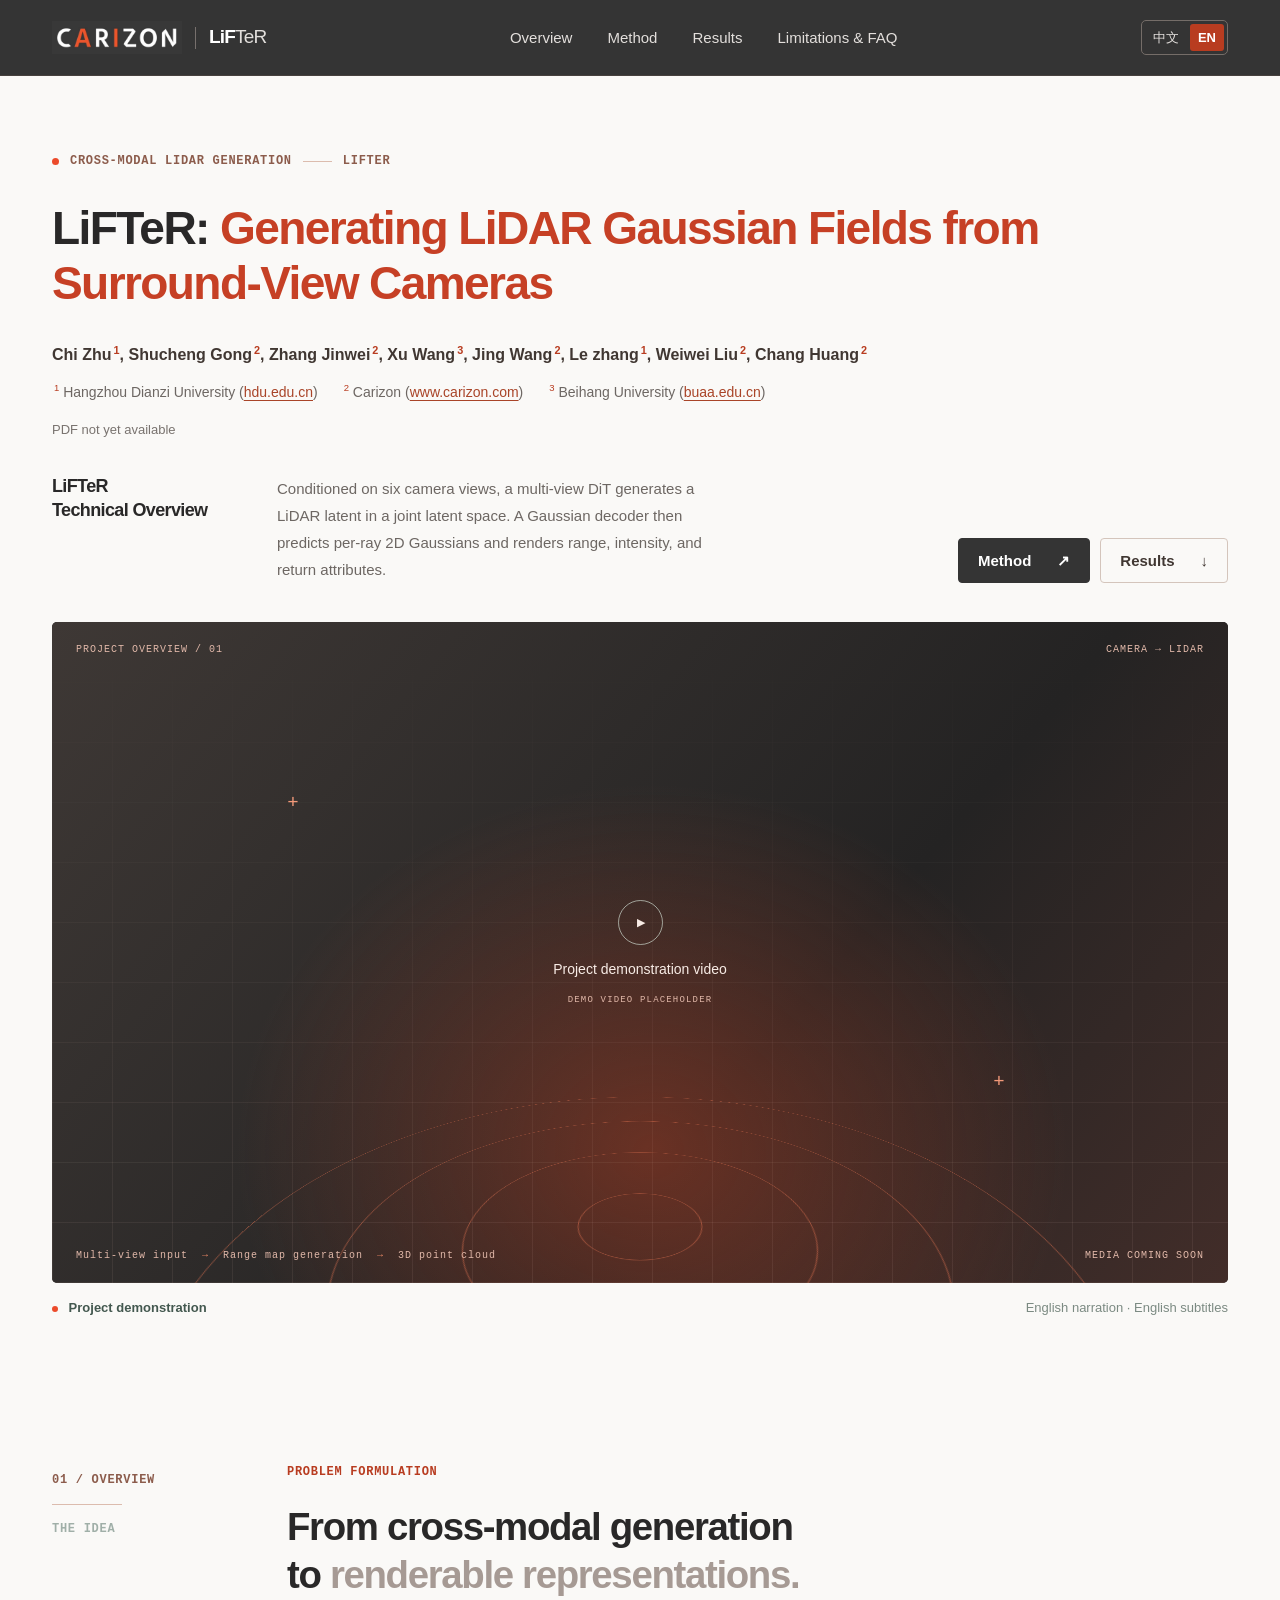
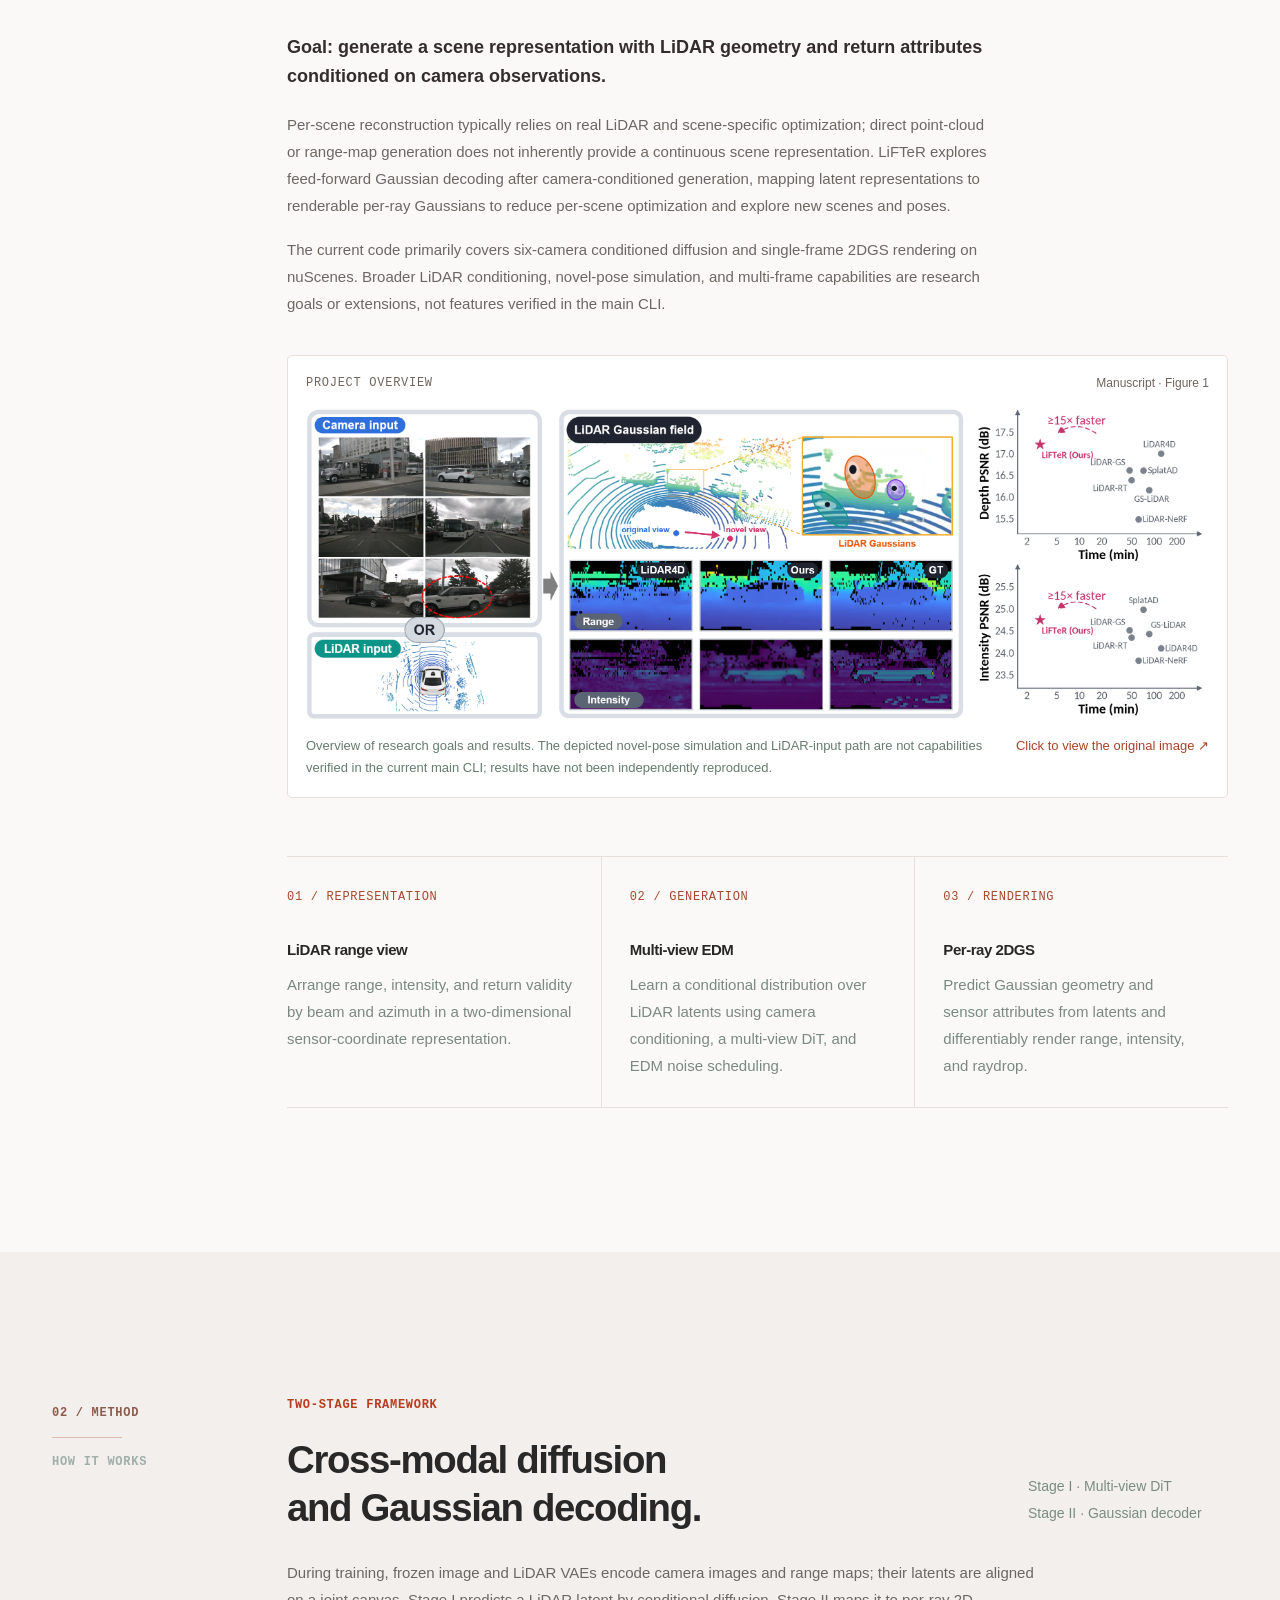
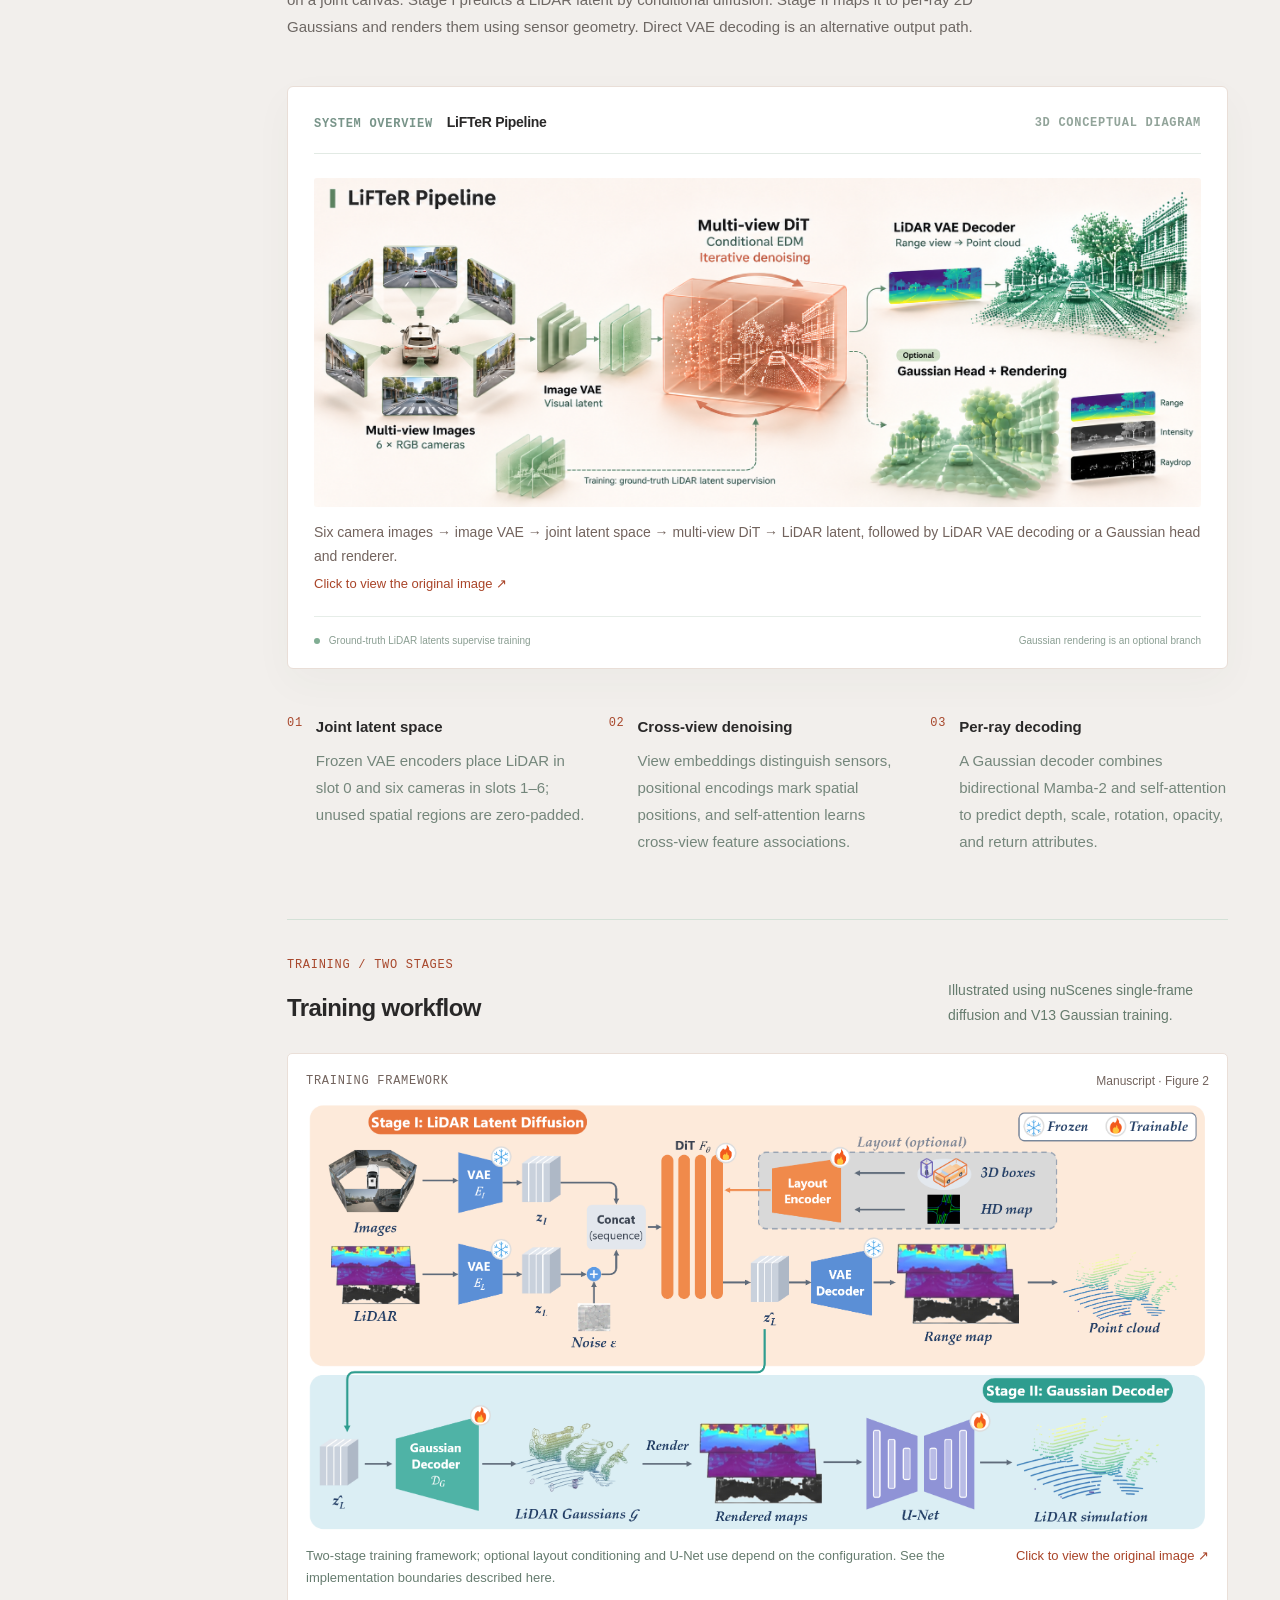
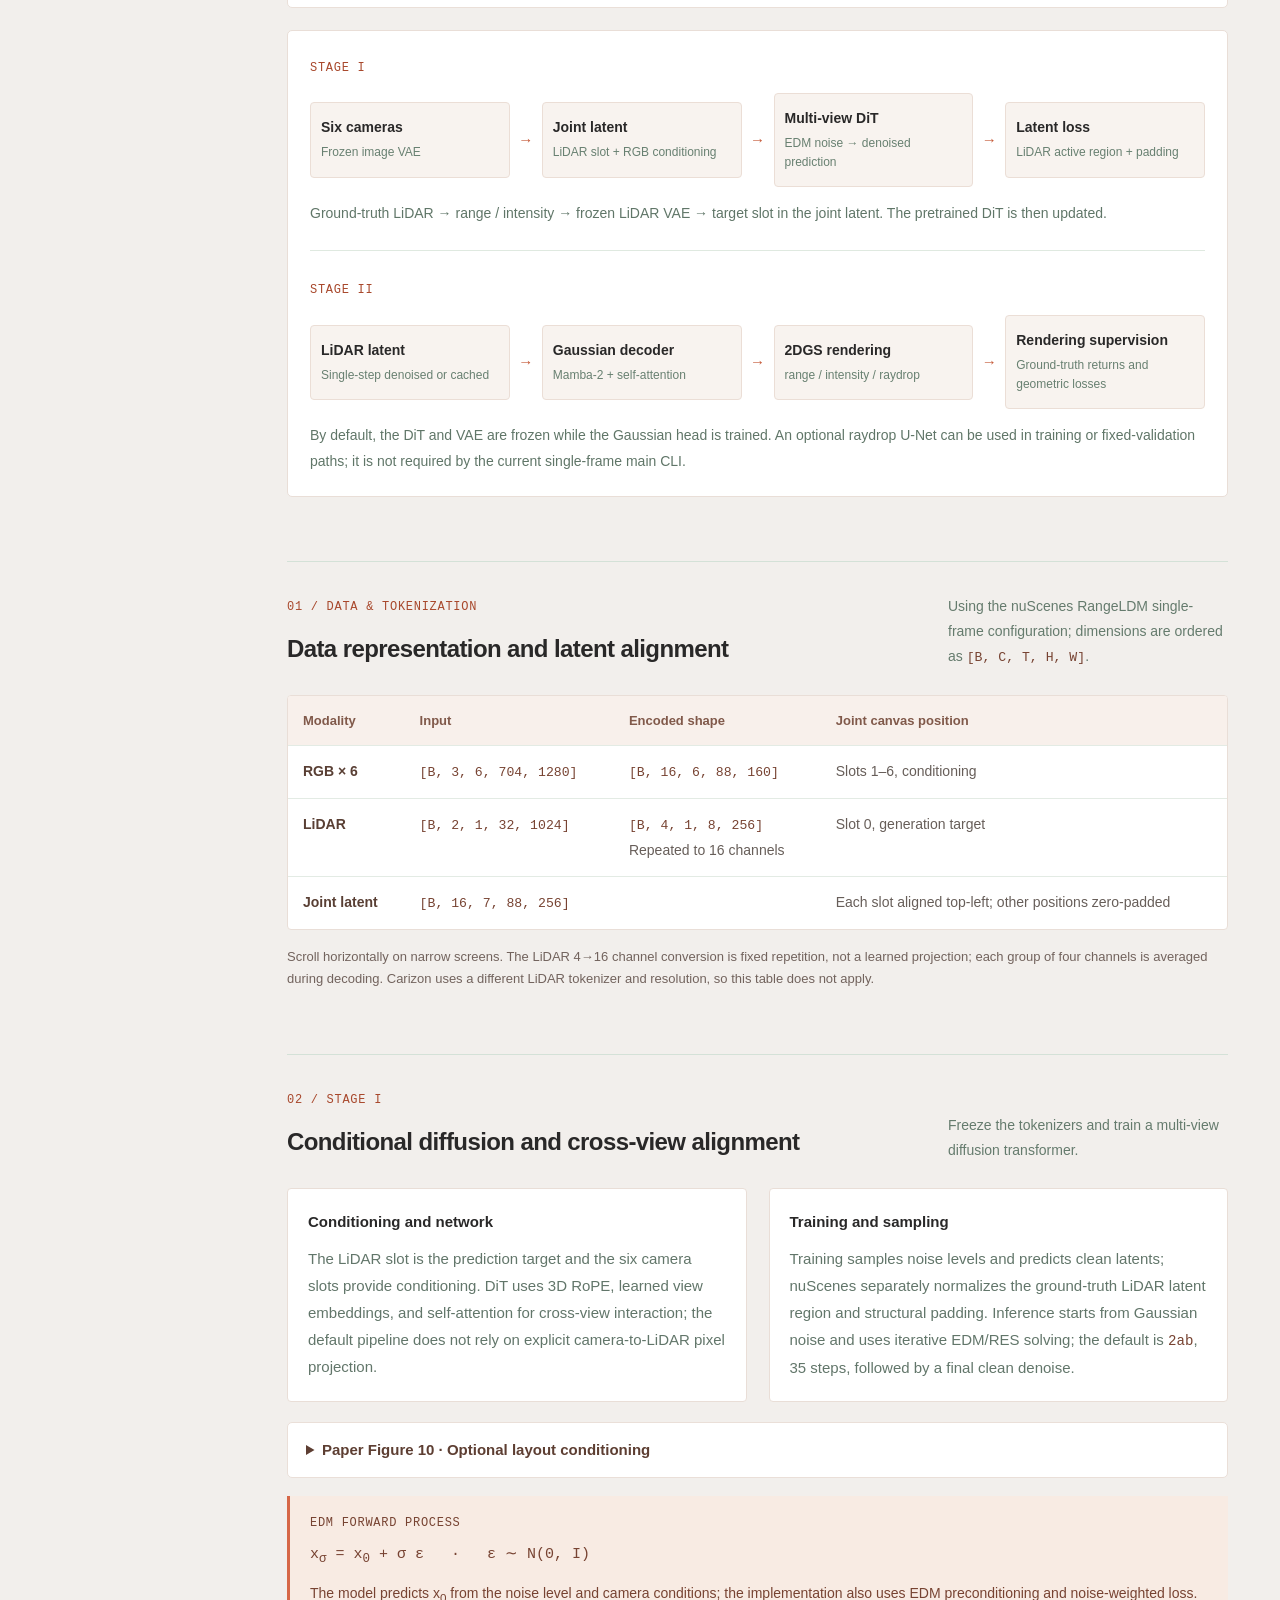
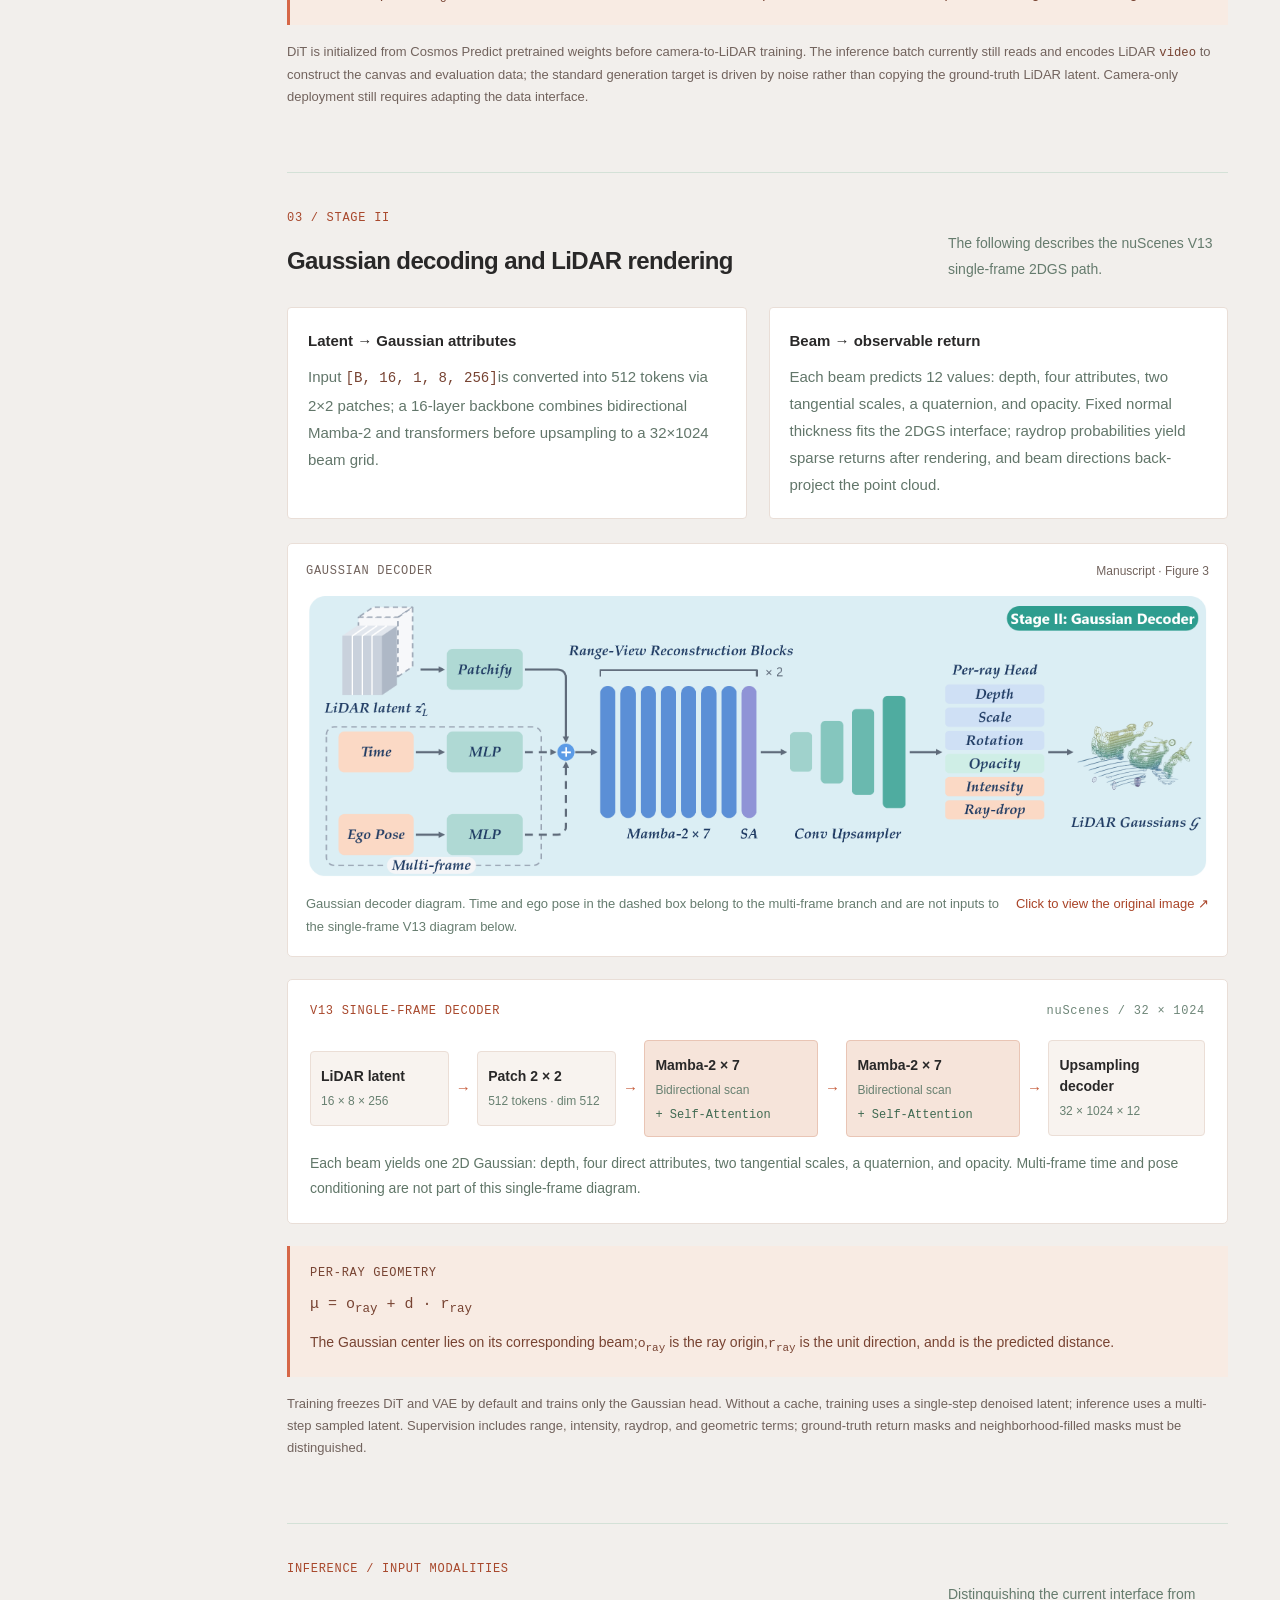
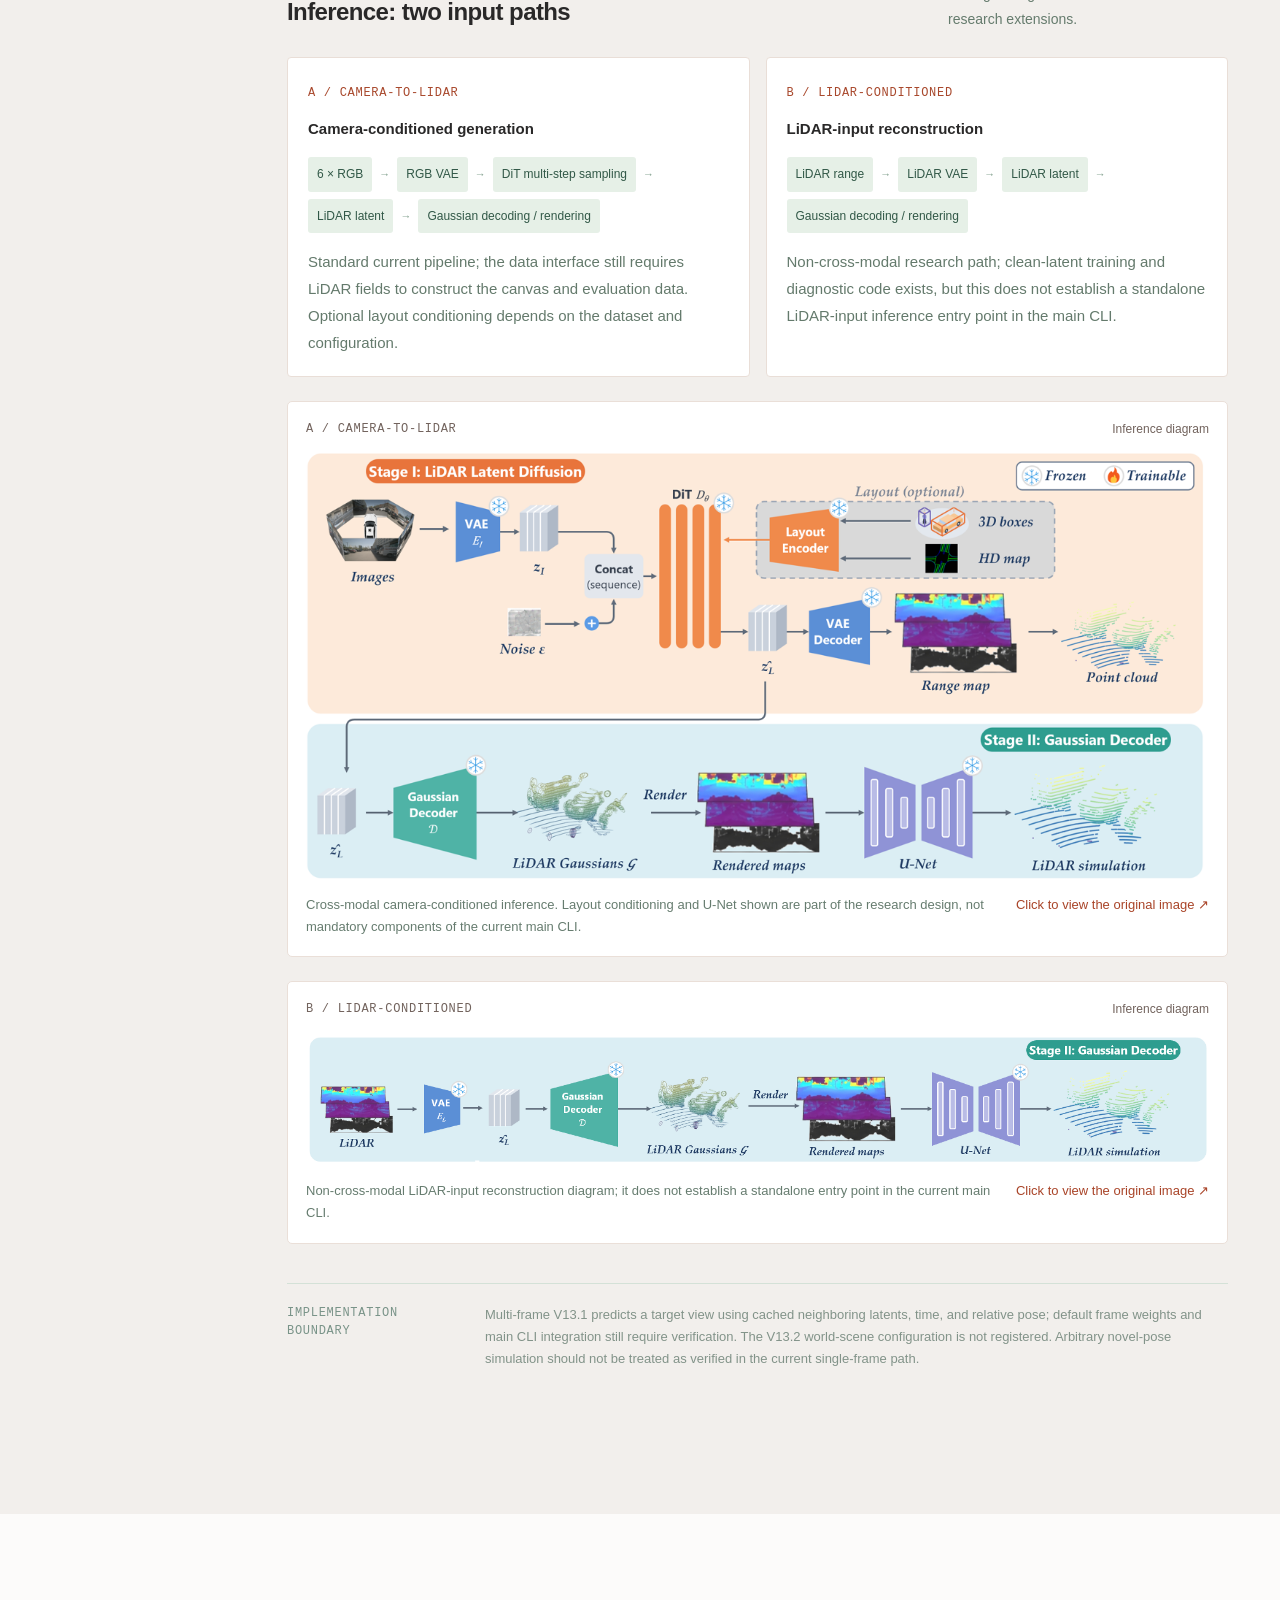
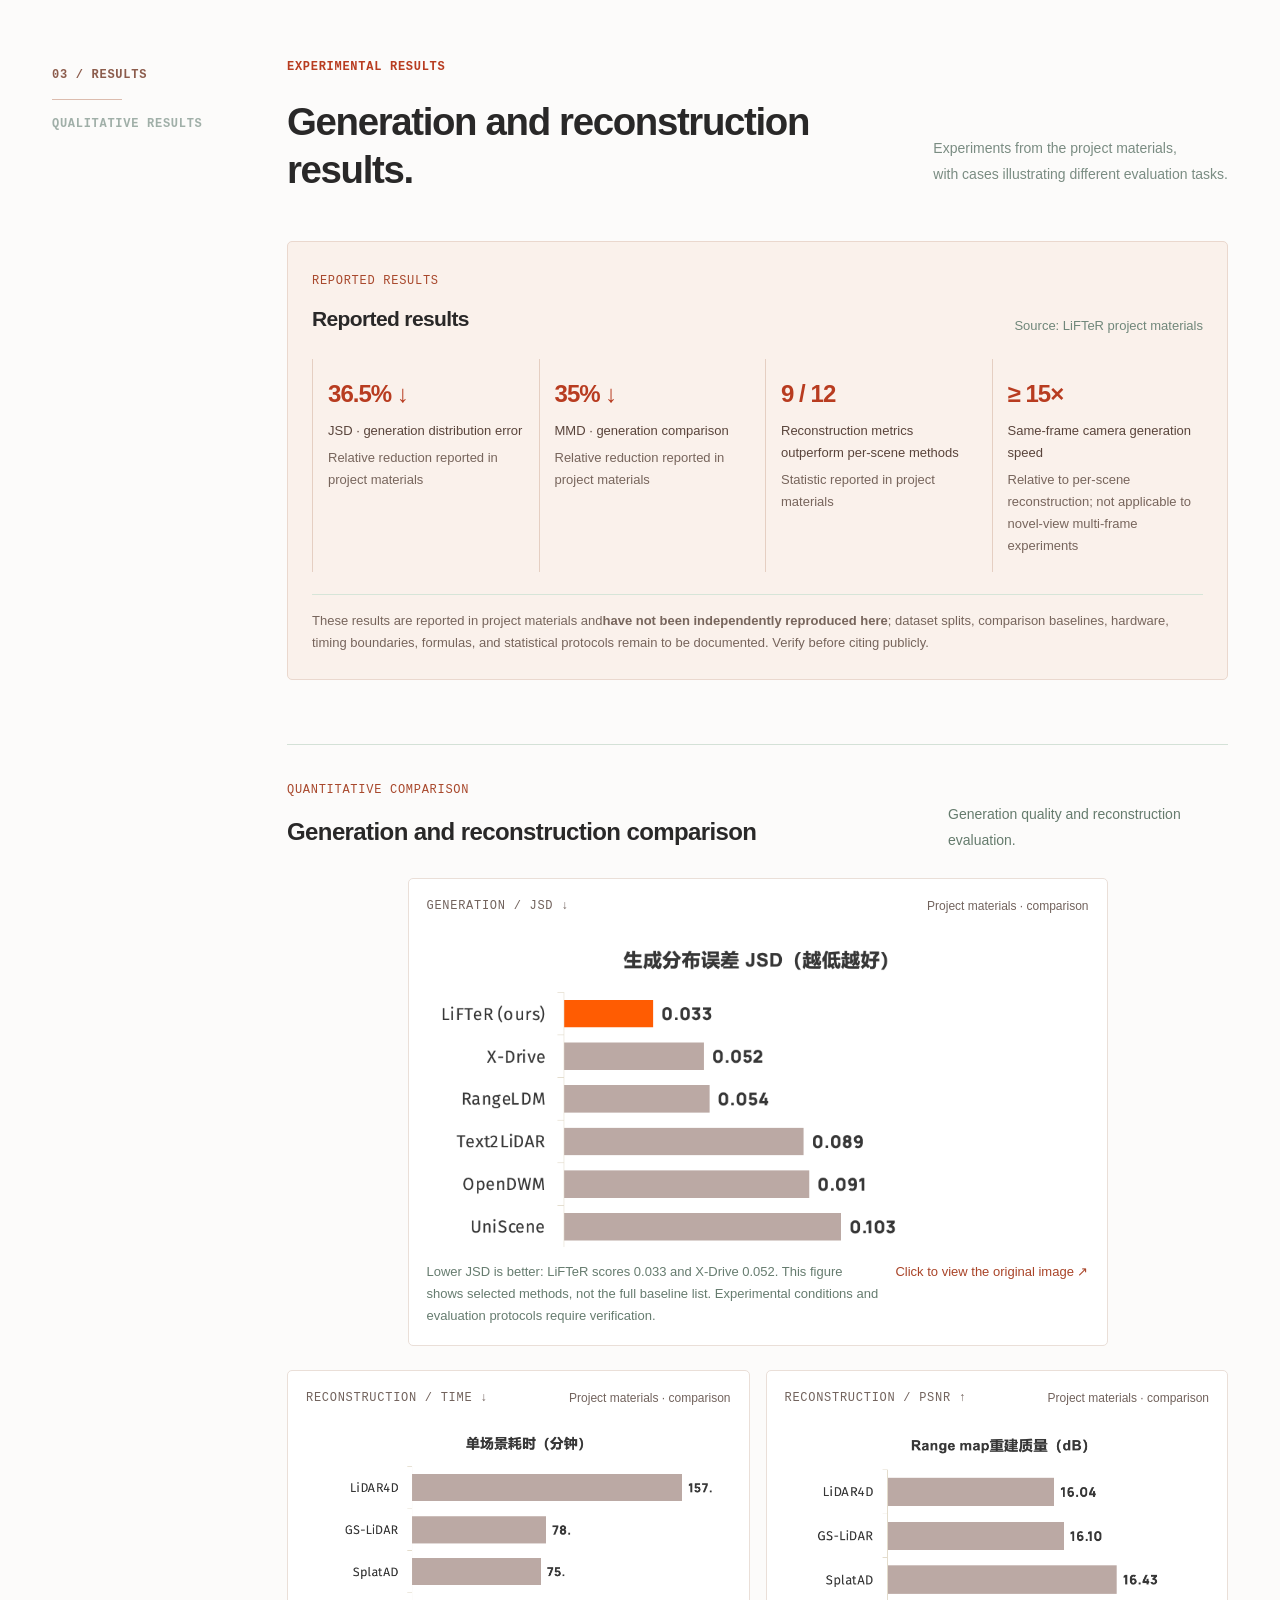
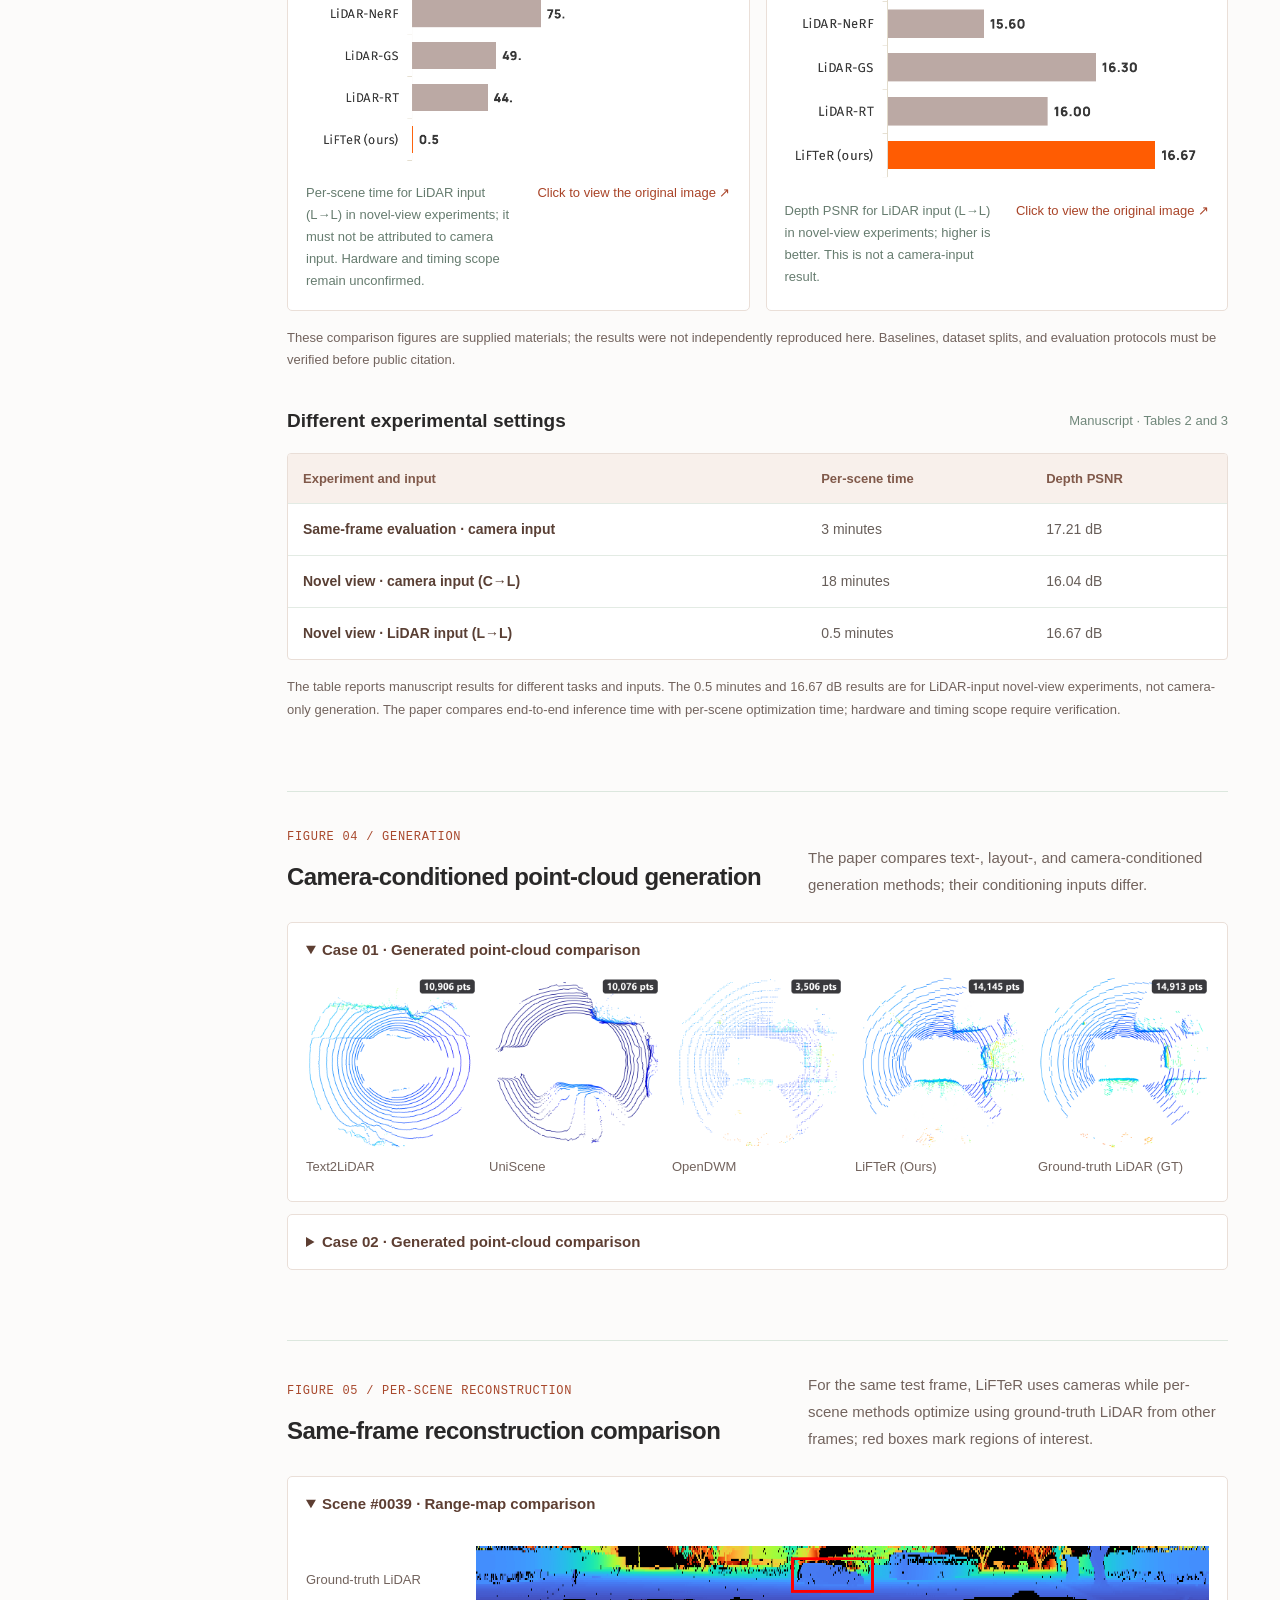
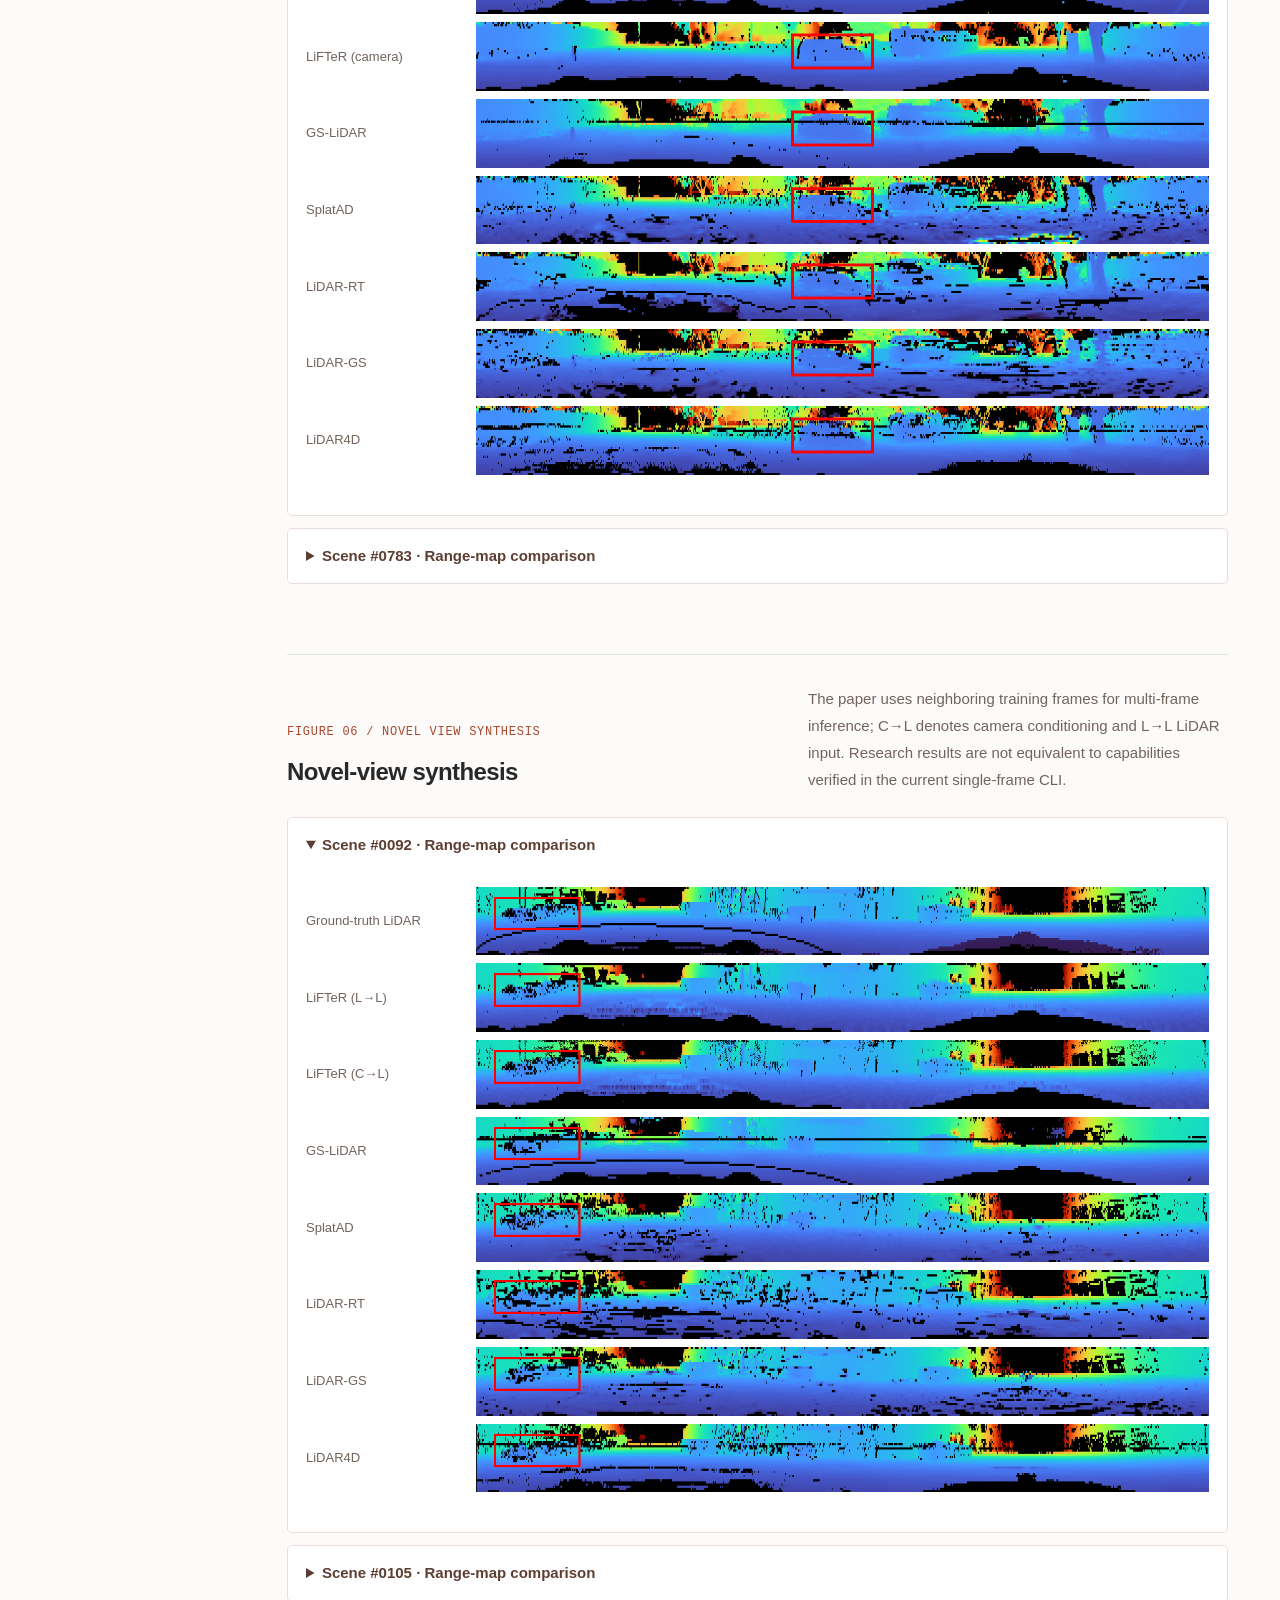
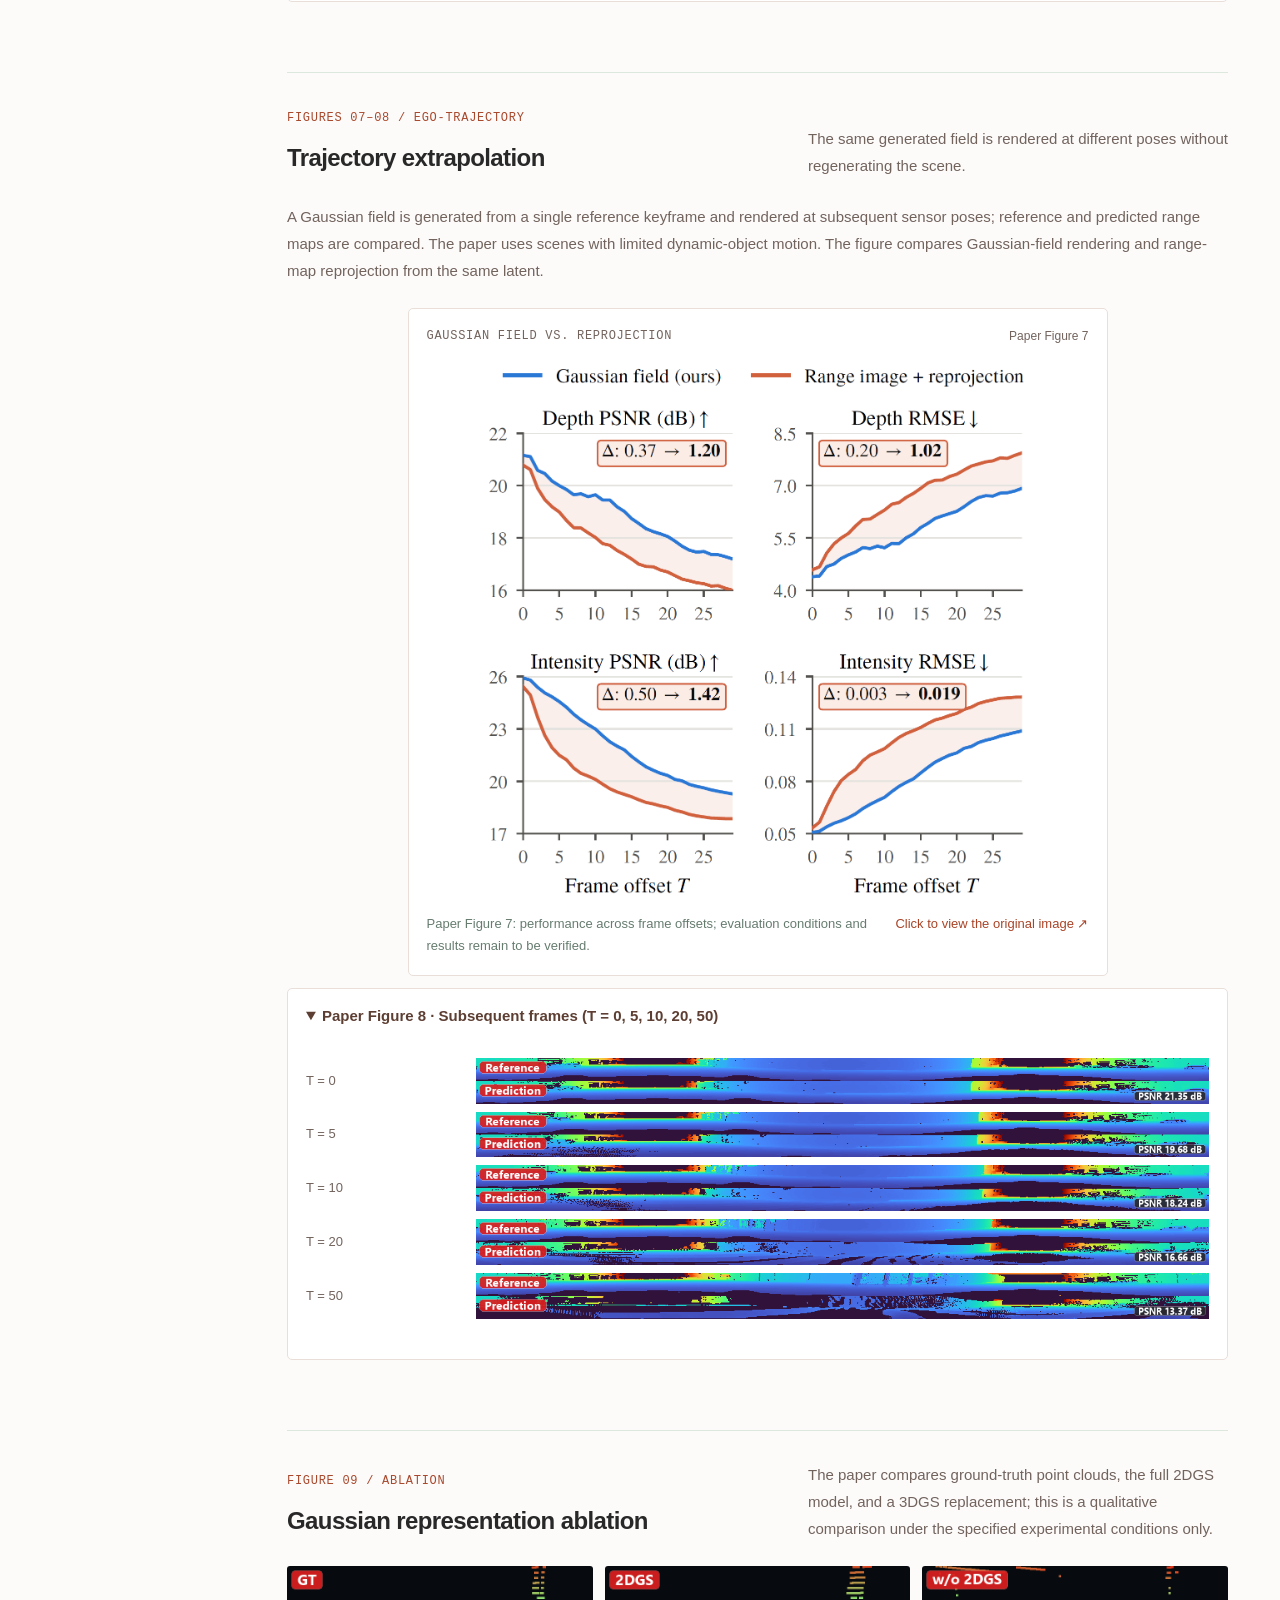
==== commit b5a3b2ed: "Fix Carizon website link Co-Authored-By: Claude Code <noreply@anthropic.com>" ====
--- a/index.html
+++ b/index.html
@@ -6,9 +6,9 @@
   <meta name="description" content="LiFTeR technical overview: six-camera conditioned diffusion, LiDAR latent space, and per-ray 2D Gaussian rendering.">
   <meta name="theme-color" content="#343434">
   <title>LiFTeR: Generating LiDAR Gaussian Fields from Surround-View Cameras</title>
-  <link rel="stylesheet" href="./styles.css">
-  <script src="./media.js" defer></script>
-  <script src="./site.js" defer></script>
+  <link rel="stylesheet" href="./styles.css?v=20261118-captions">
+  <script src="./media.js?v=20261118-video2" defer></script>
+  <script src="./site.js?v=20261118-captions" defer></script>
 </head>
 <body>
   <a class="skip-link" href="#main">Skip to content</a>
@@ -28,7 +28,7 @@
       <h1 id="hero-title" class="technical-hero-title project-title" lang="en">LiFTeR: <span>Generating LiDAR Gaussian Fields from Surround-View Cameras</span></h1>
       <div class="project-credits" aria-label="Authors and affiliations">
         <p class="project-authors" lang="en">Chi Zhu<sup>1</sup>, Shucheng Gong<sup>2</sup>, Zhang Jinwei<sup>2</sup>, Xu Wang<sup>3</sup>, Jing Wang<sup>2</sup>, Le zhang<sup>1</sup>, Weiwei Liu<sup>2</sup>, Chang Huang<sup>2</sup></p>
-        <p class="project-affiliations" lang="en"><span><sup>1</sup> Hangzhou Dianzi University (<a href="https://www.hdu.edu.cn/">hdu.edu.cn</a>)</span><span><sup>2</sup> Carizon (<a href="https://carizon.com/">carizon.com</a>)</span><span><sup>3</sup> Beihang University (<a href="https://www.buaa.edu.cn/">buaa.edu.cn</a>)</span></p>
+        <p class="project-affiliations" lang="en"><span><sup>1</sup> Hangzhou Dianzi University (<a href="https://www.hdu.edu.cn/">hdu.edu.cn</a>)</span><span><sup>2</sup> Carizon (<a href="https://www.carizon.com/#/">www.carizon.com</a>)</span><span><sup>3</sup> Beihang University (<a href="https://www.buaa.edu.cn/">buaa.edu.cn</a>)</span></p>
         <p class="paper-availability">PDF not yet available</p>
       </div>
       <div class="hero-bottom">
--- a/styles.css
+++ b/styles.css
@@ -176,6 +176,7 @@
 /* Match the demonstration video's 16:9 frame on desktop and mobile. */
 .hero-media{aspect-ratio:16/9;height:auto;min-height:0}
 .hero-media .media-element{aspect-ratio:16/9;height:auto}
-.hero-media video::cue{font-size:clamp(10px,.85vw,14px)}
+/* Keep this font scale in sync with the cue measurement in site.js. */
+.hero-media video::cue{font-family:Arial,sans-serif;font-size:clamp(12px,1.4vw,24px)}
 
 
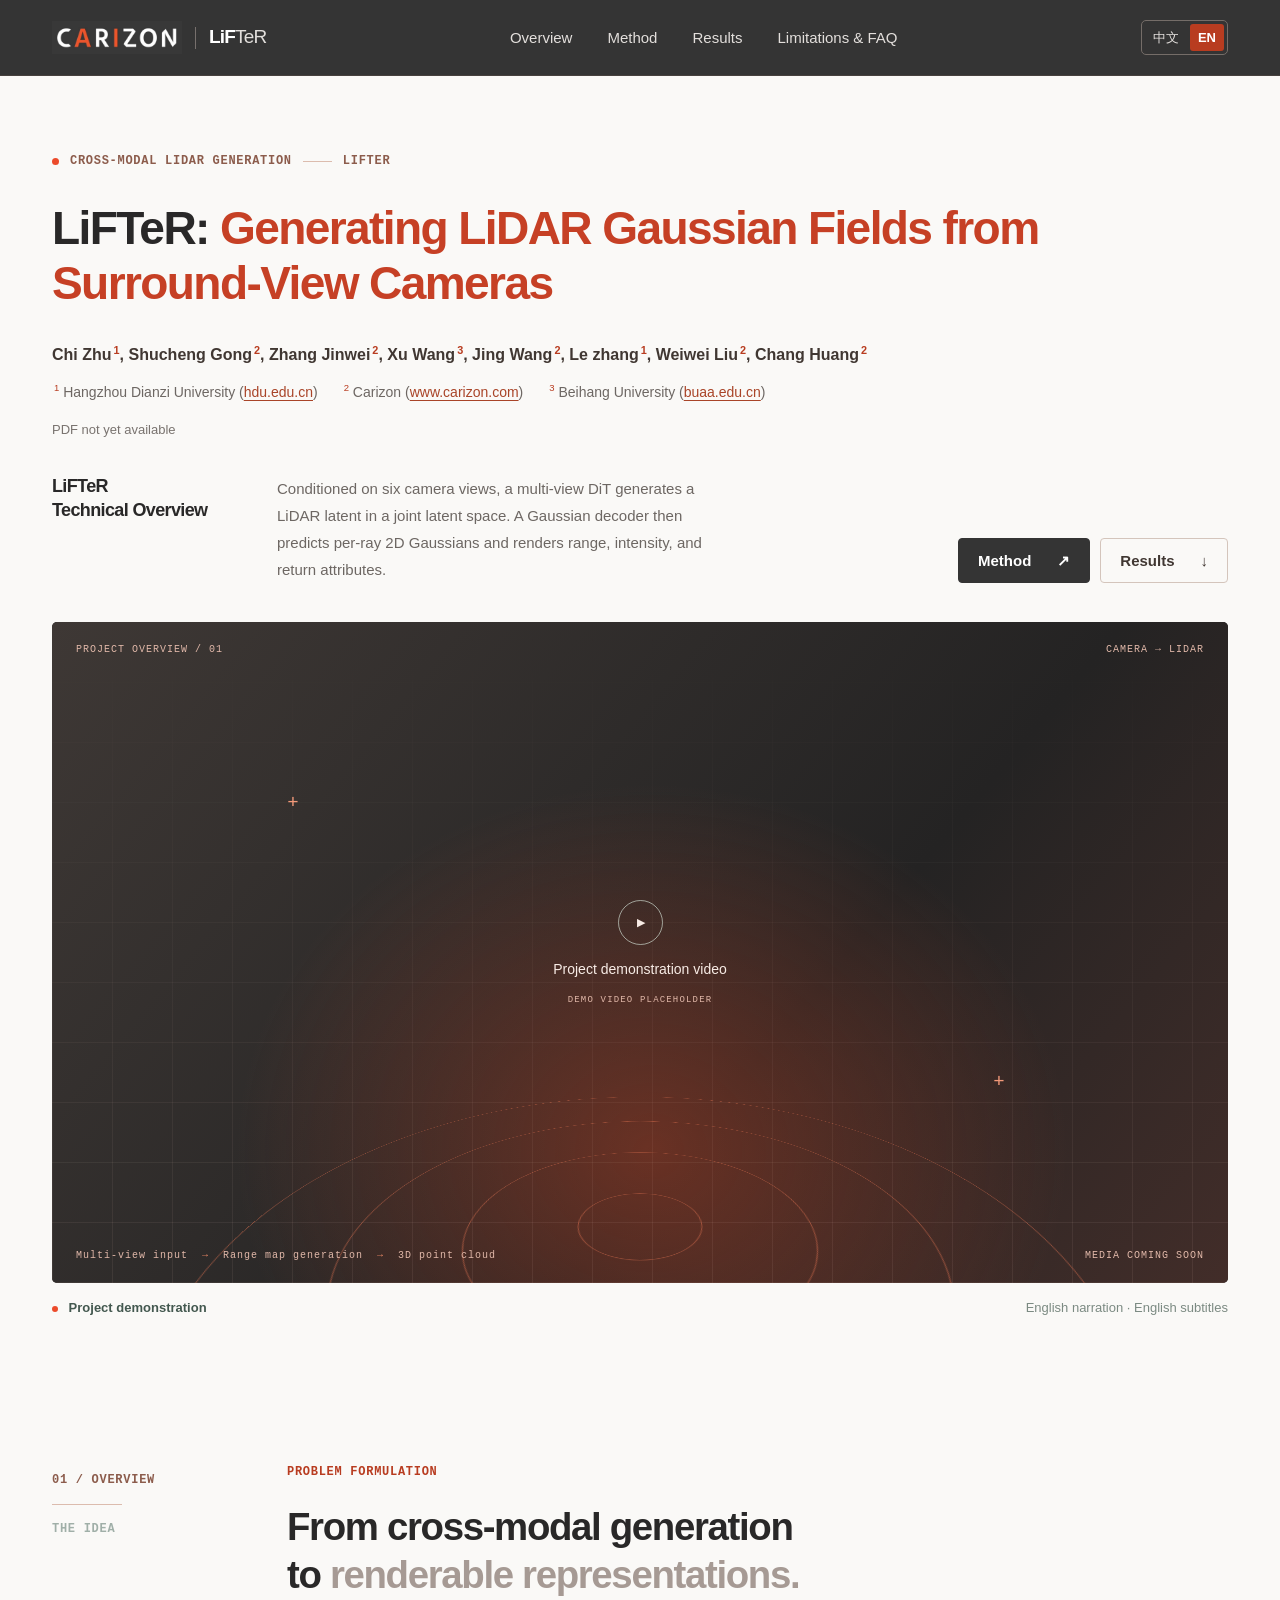
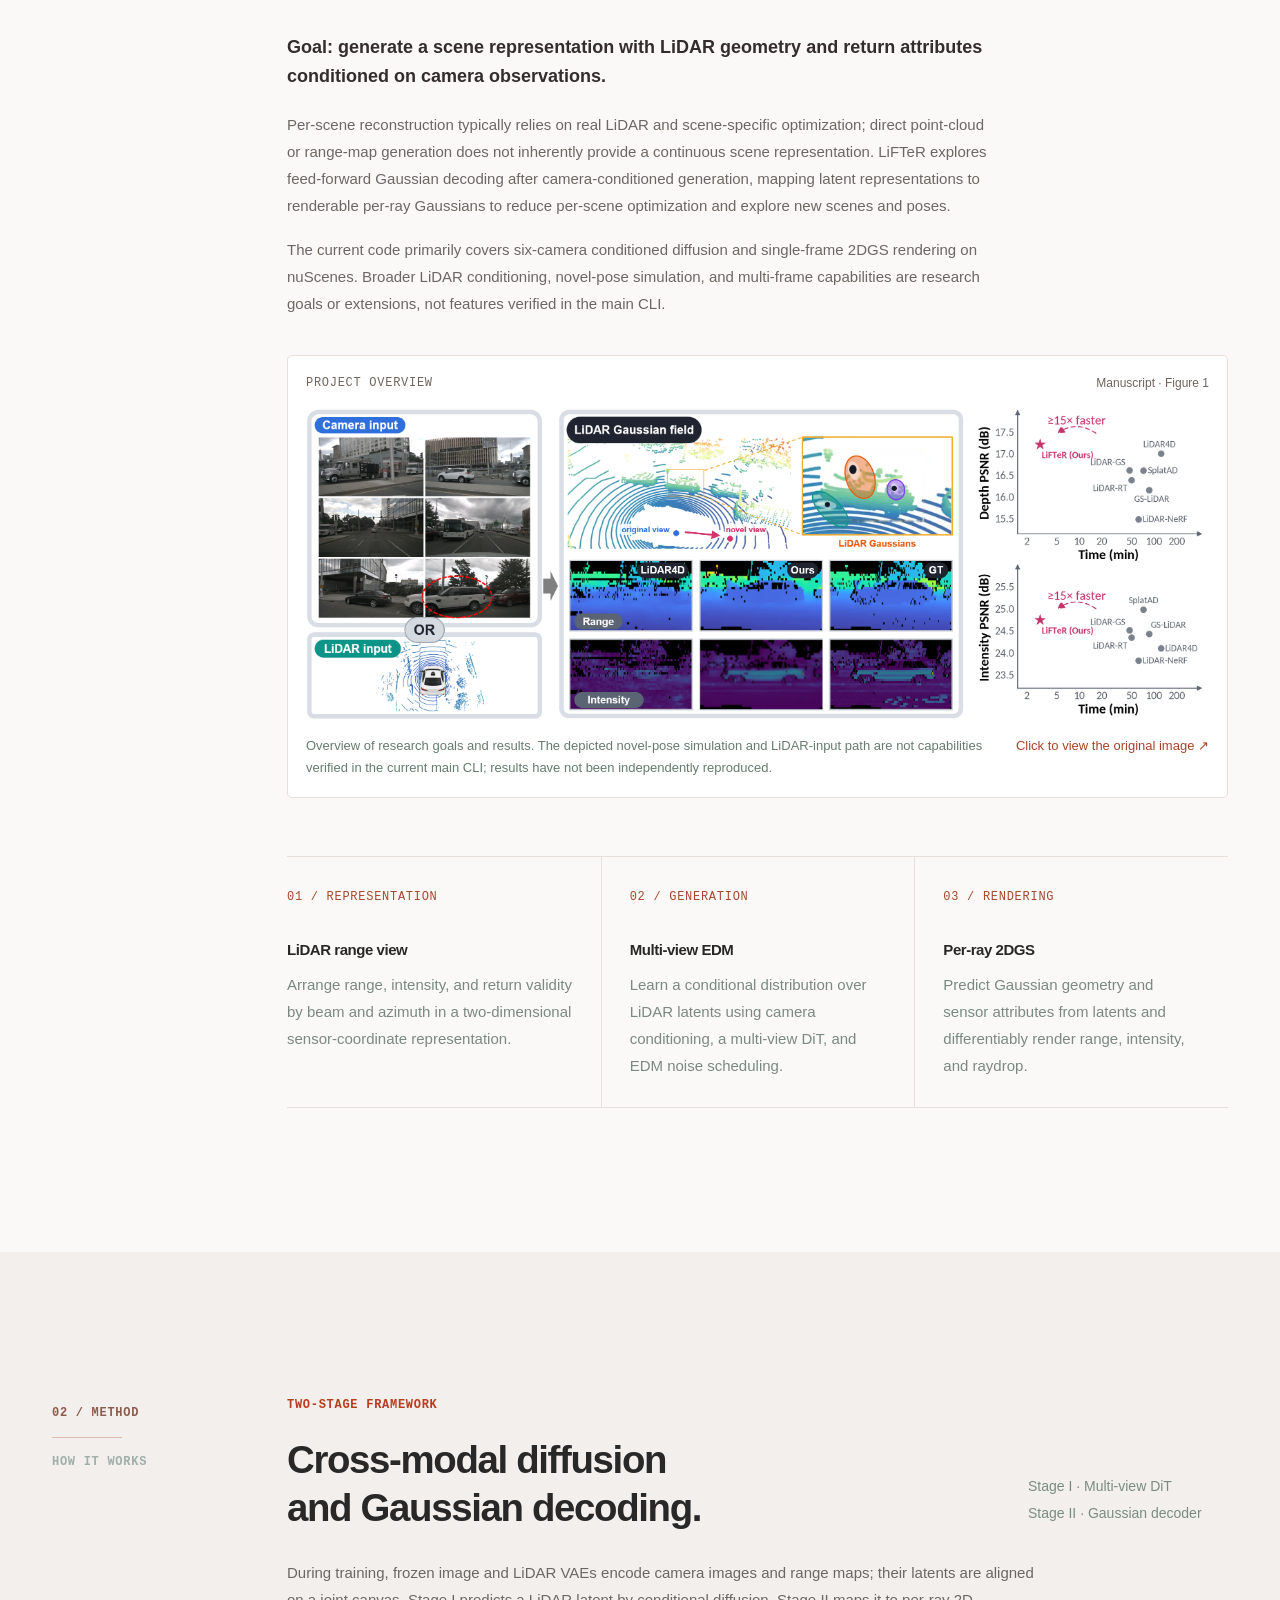
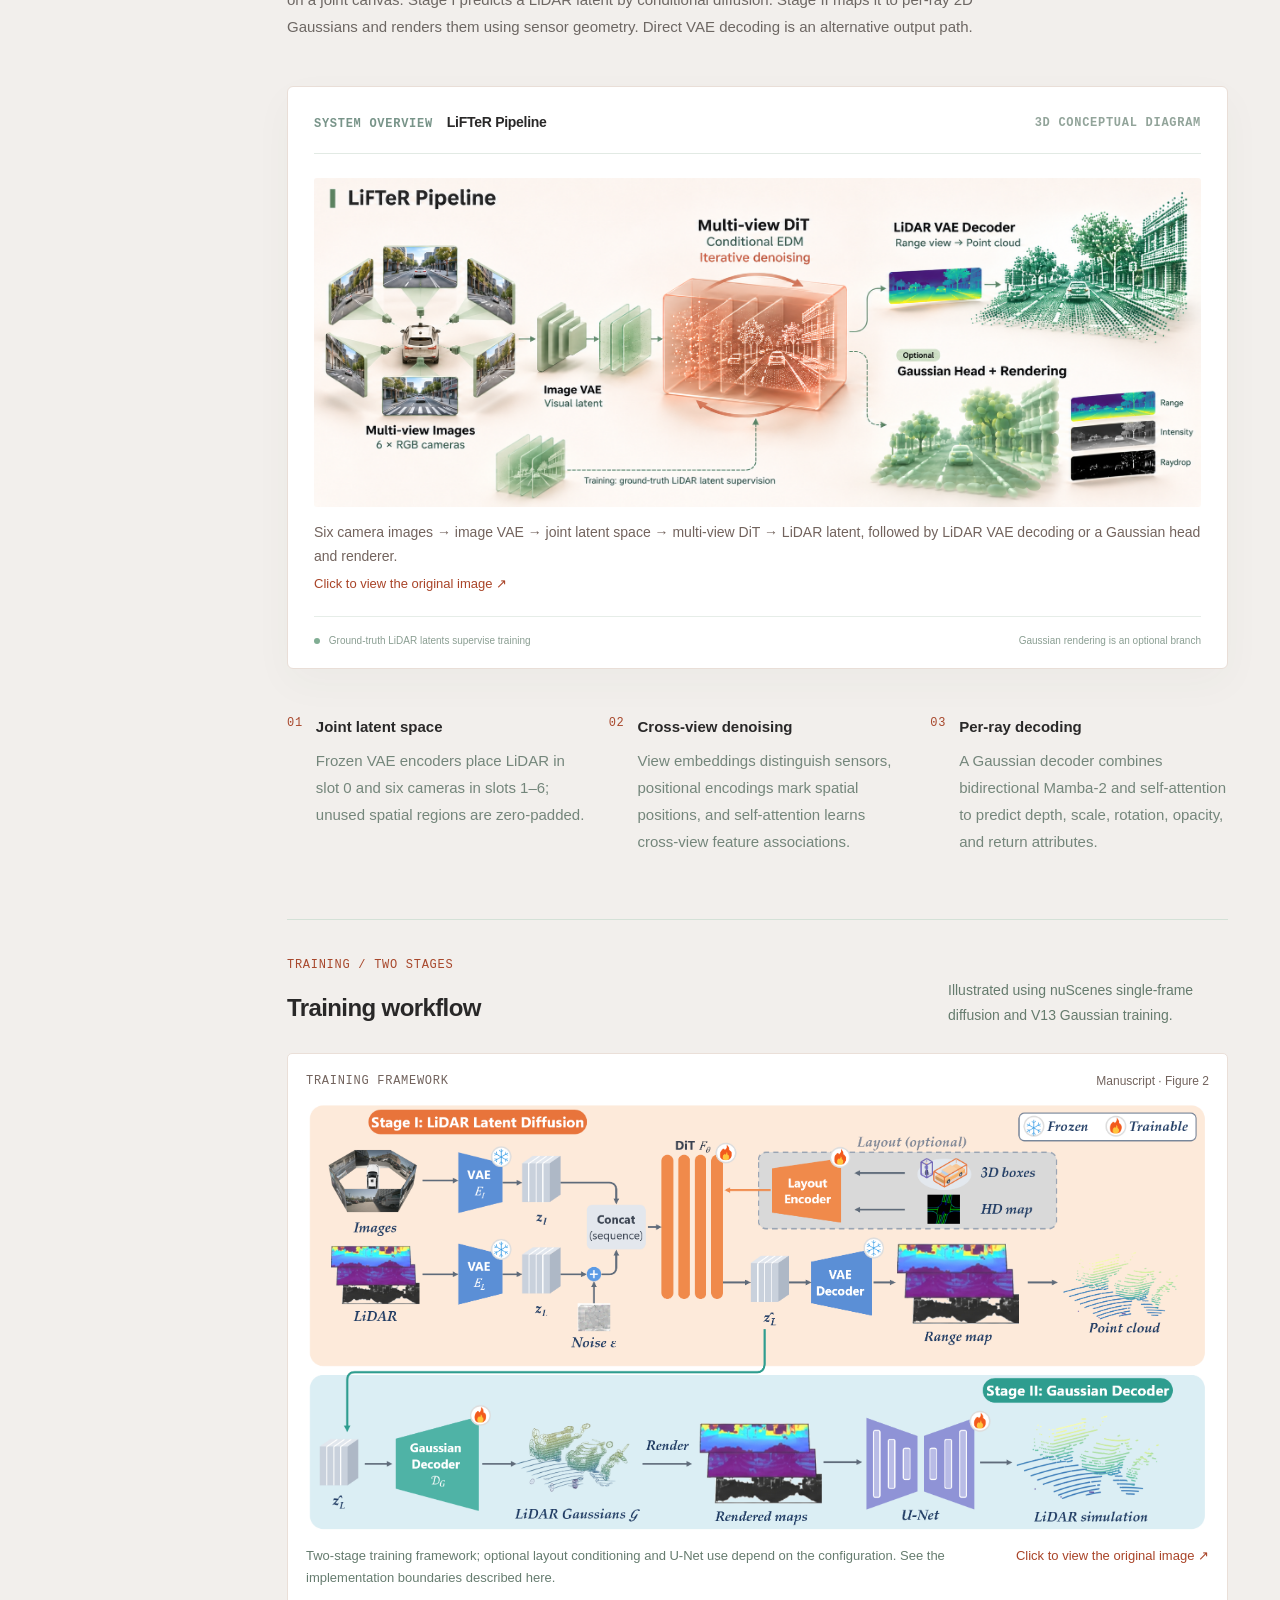
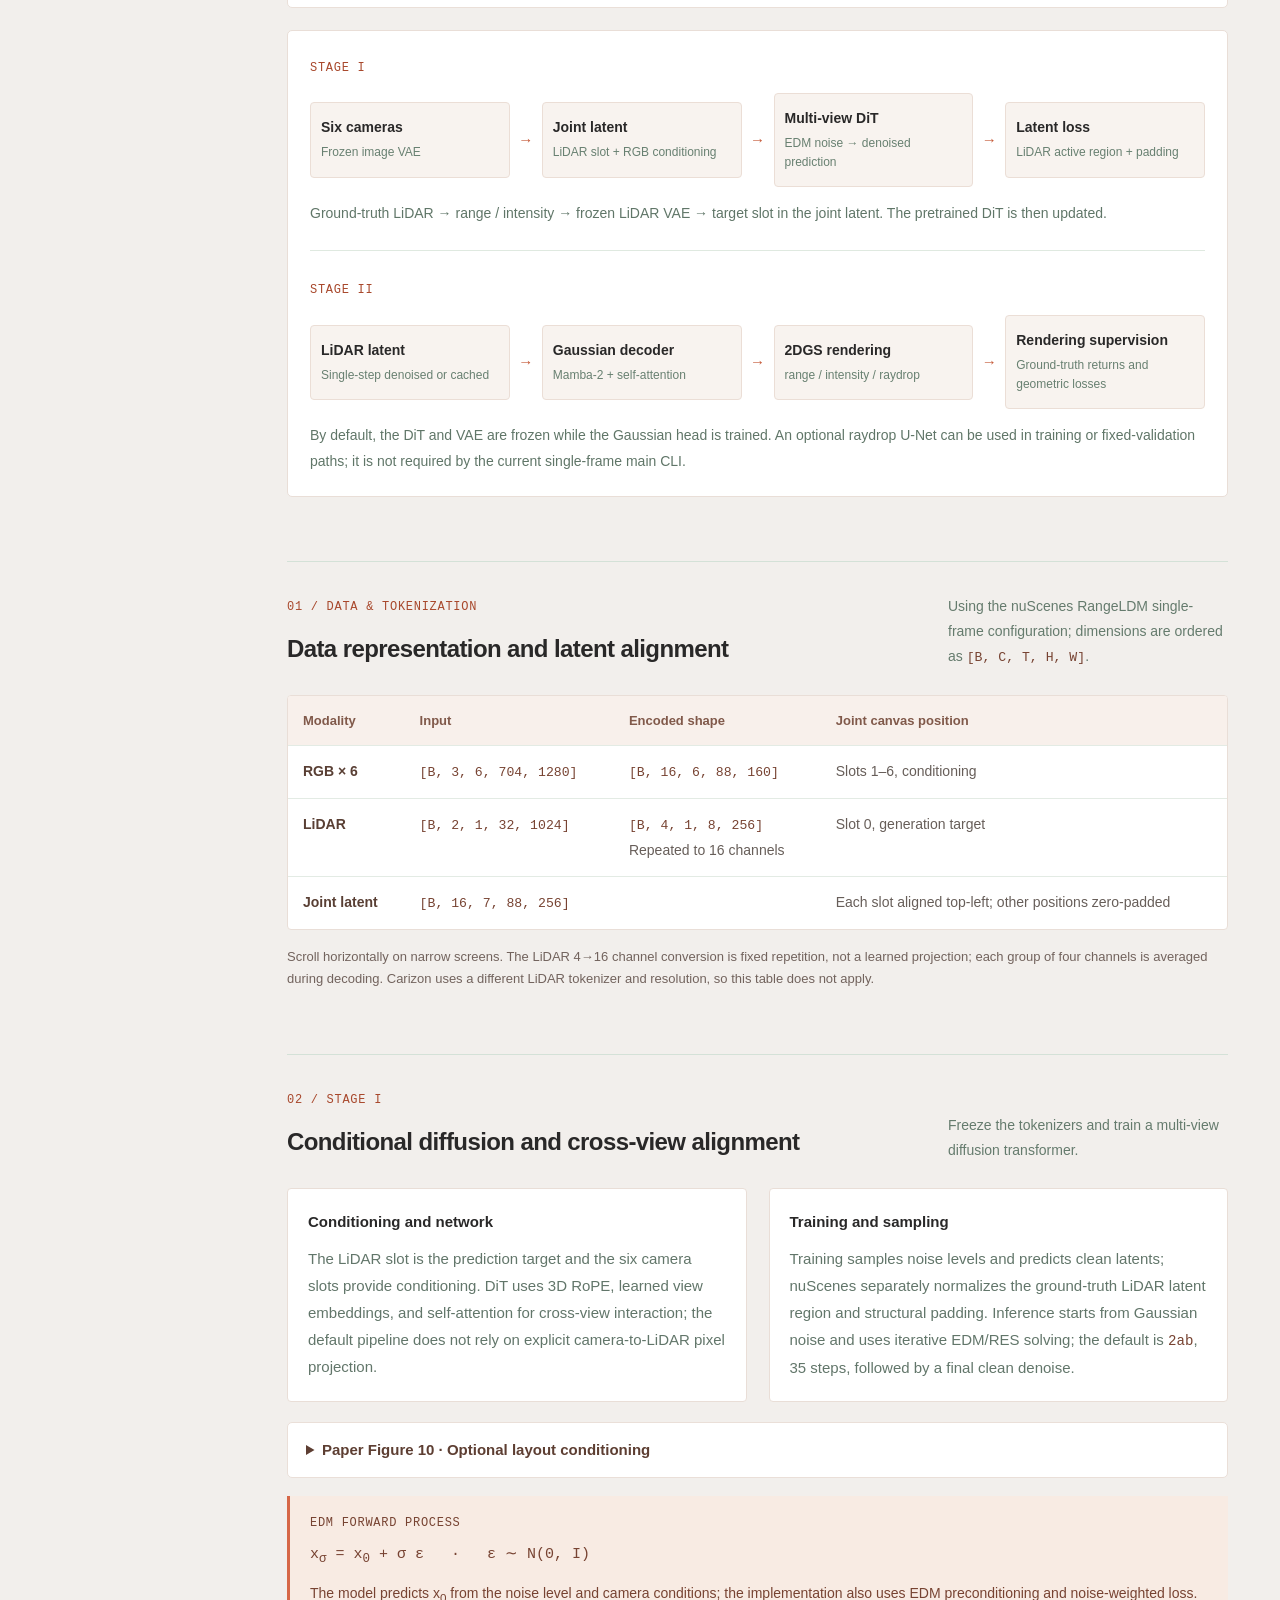
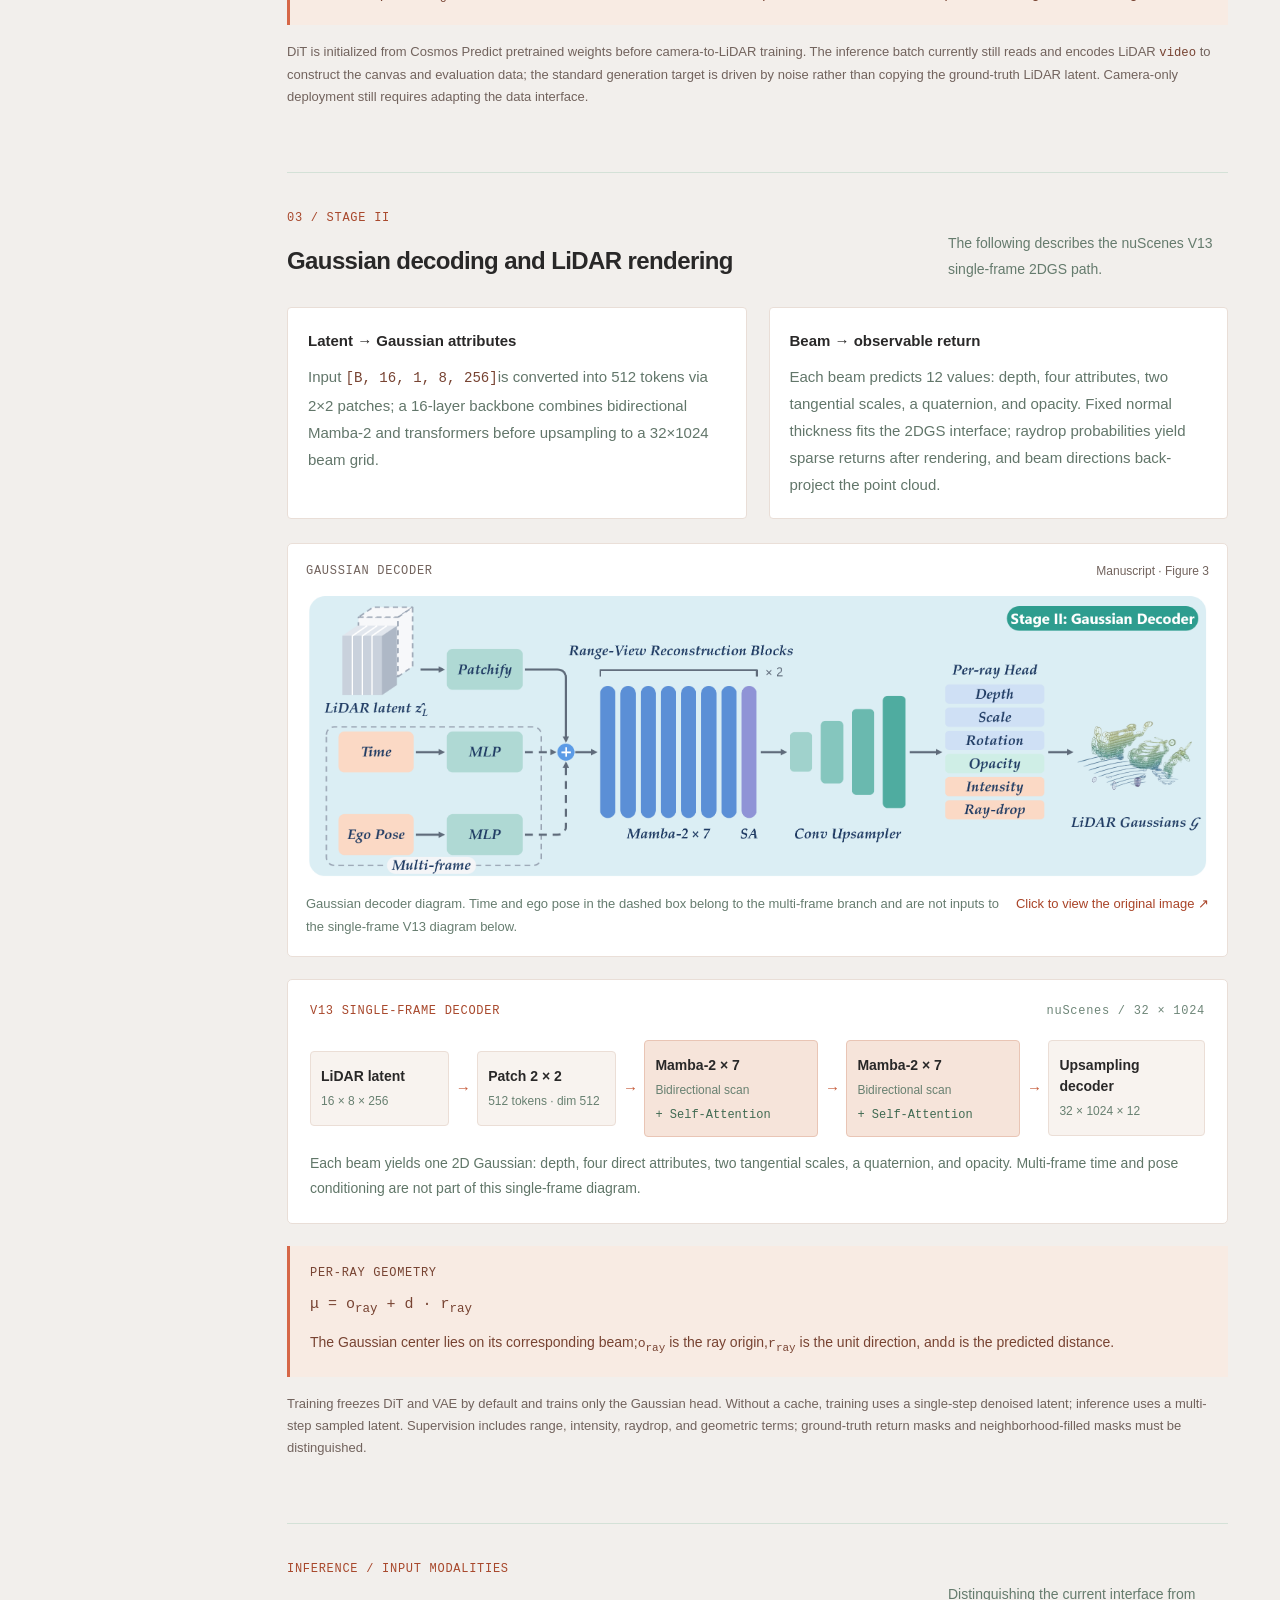
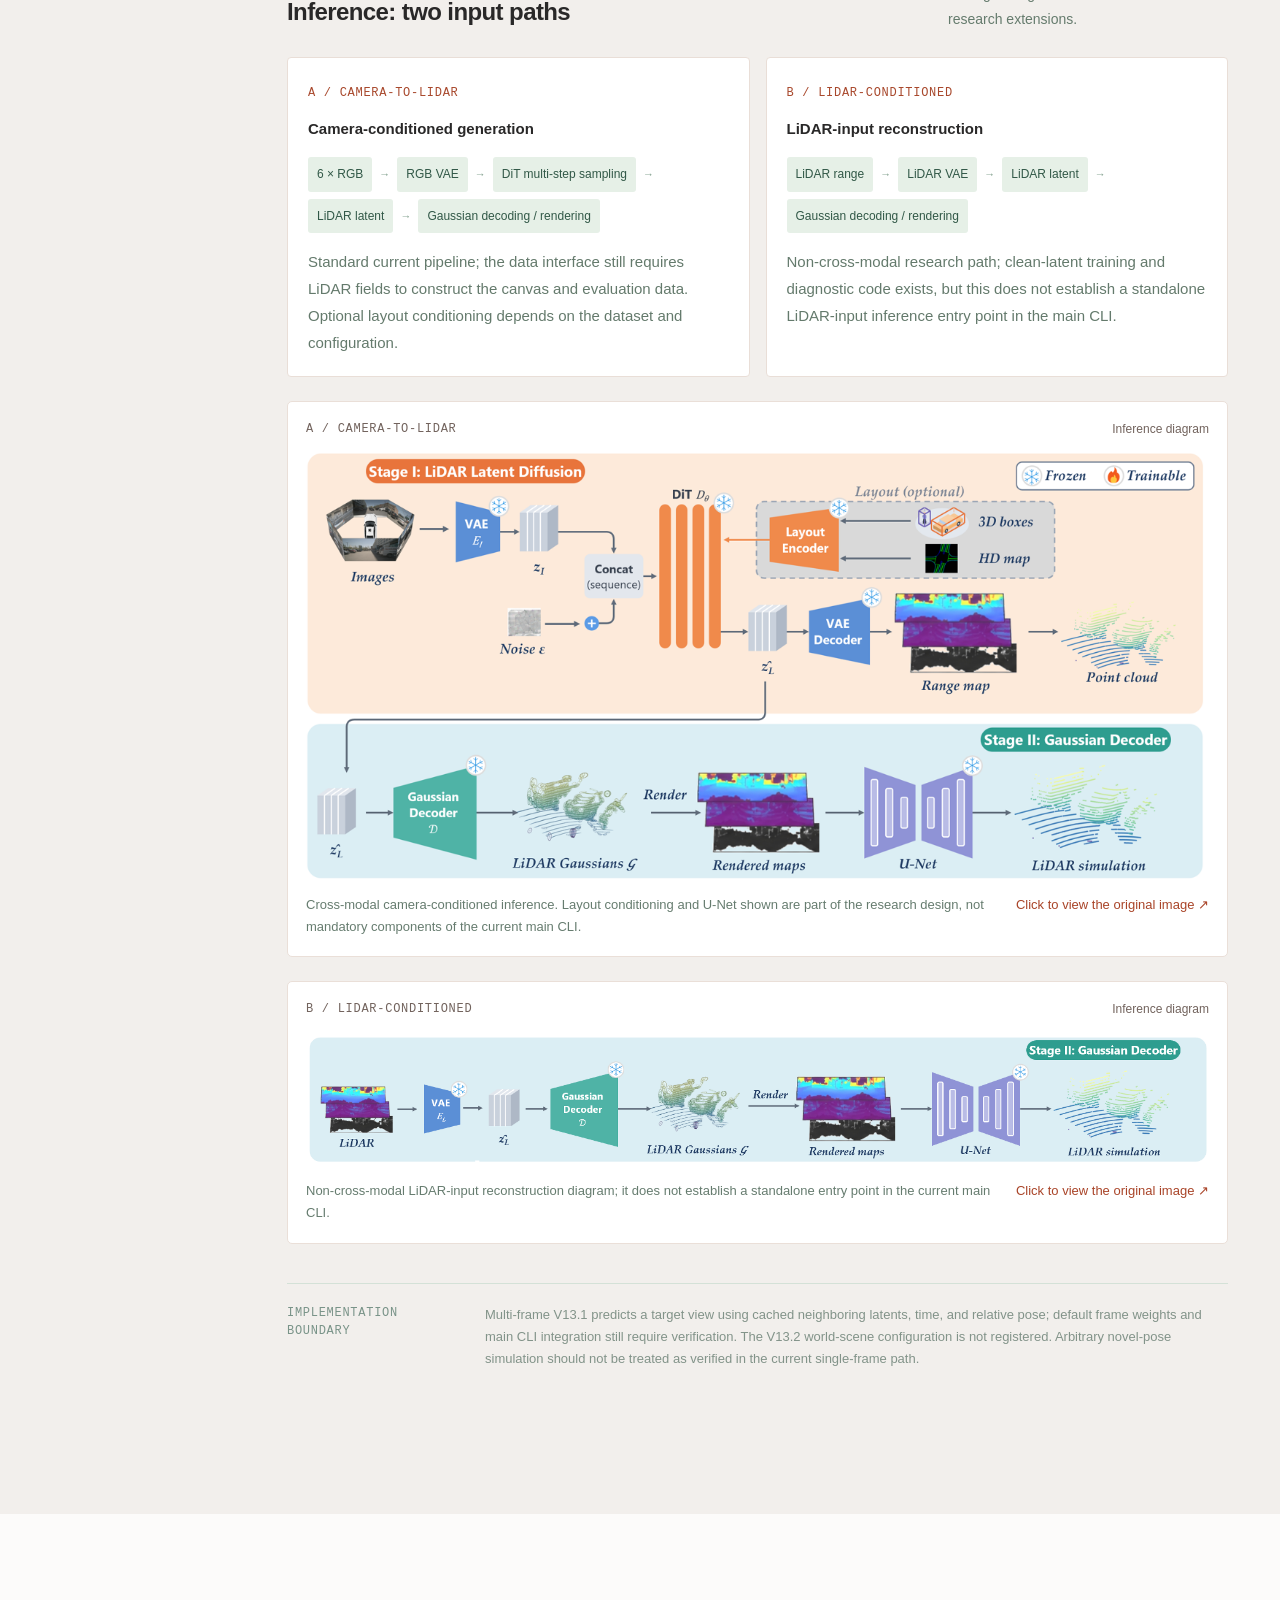
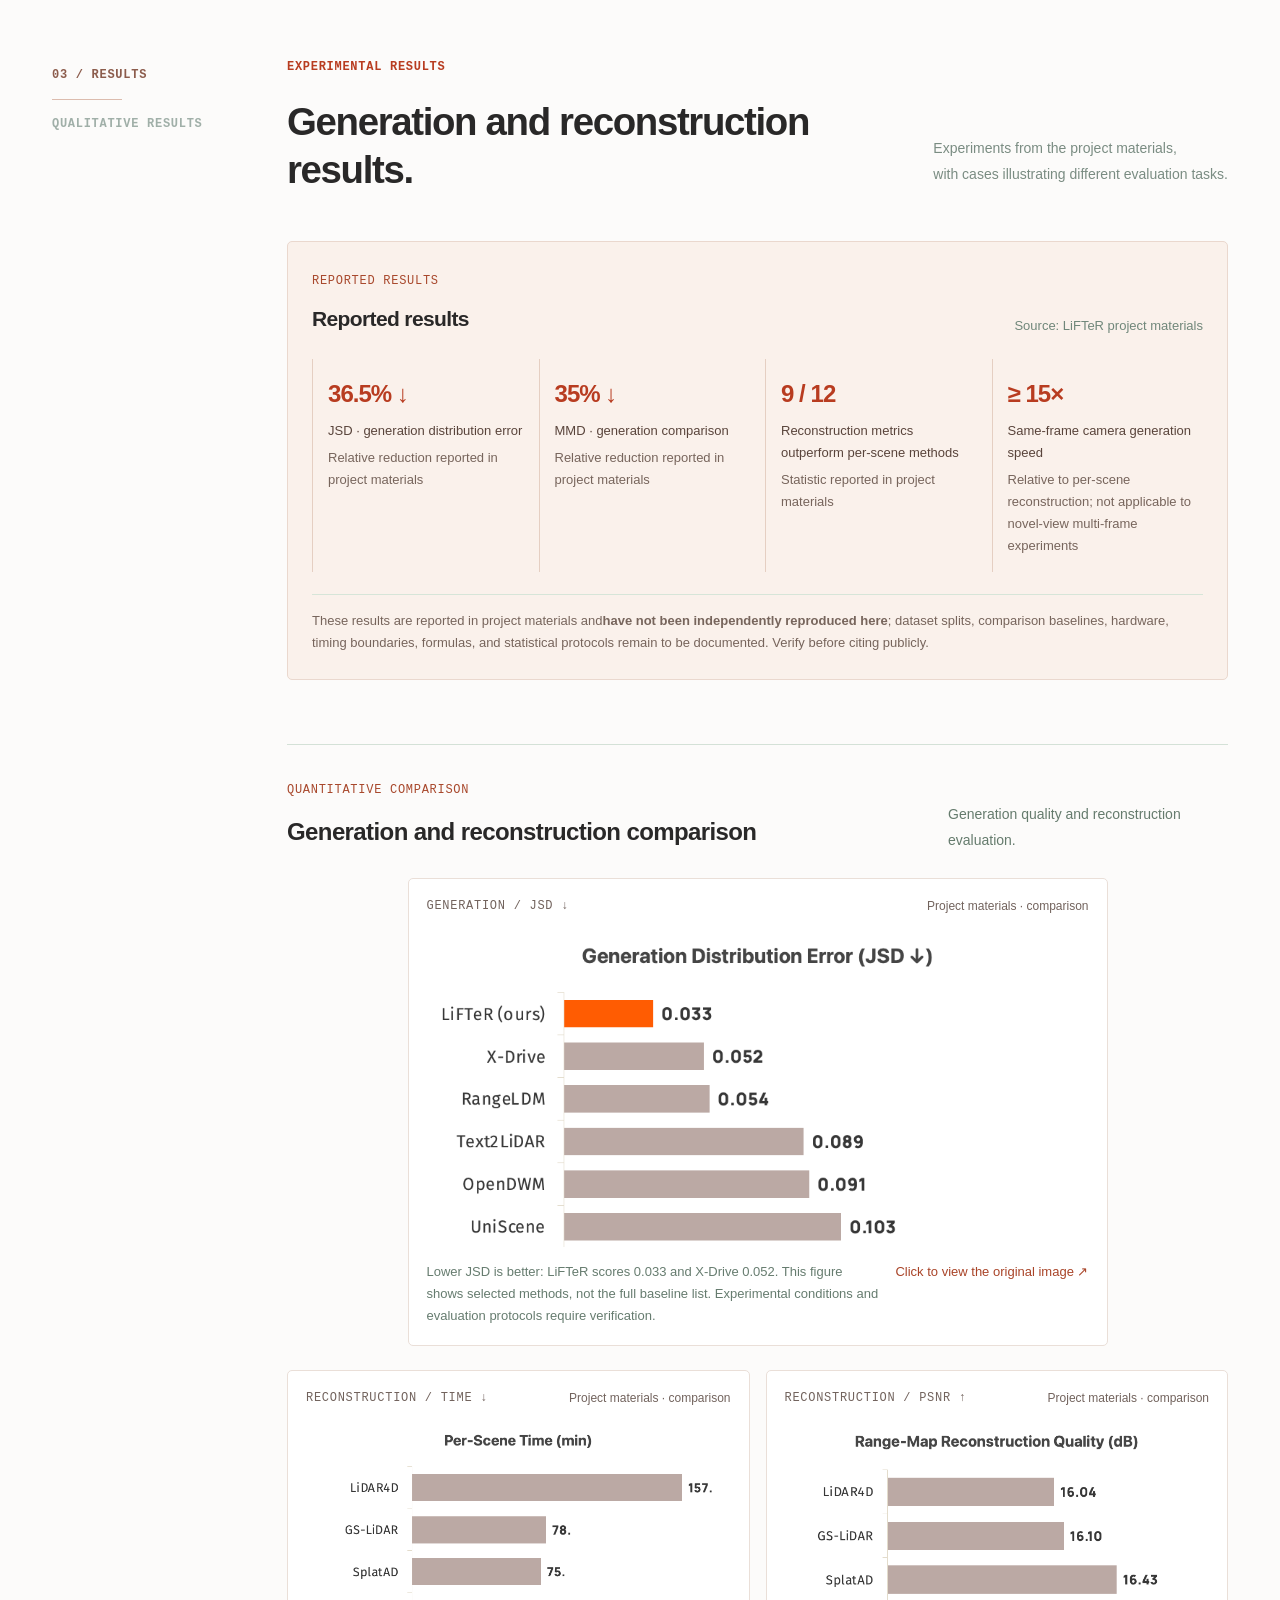
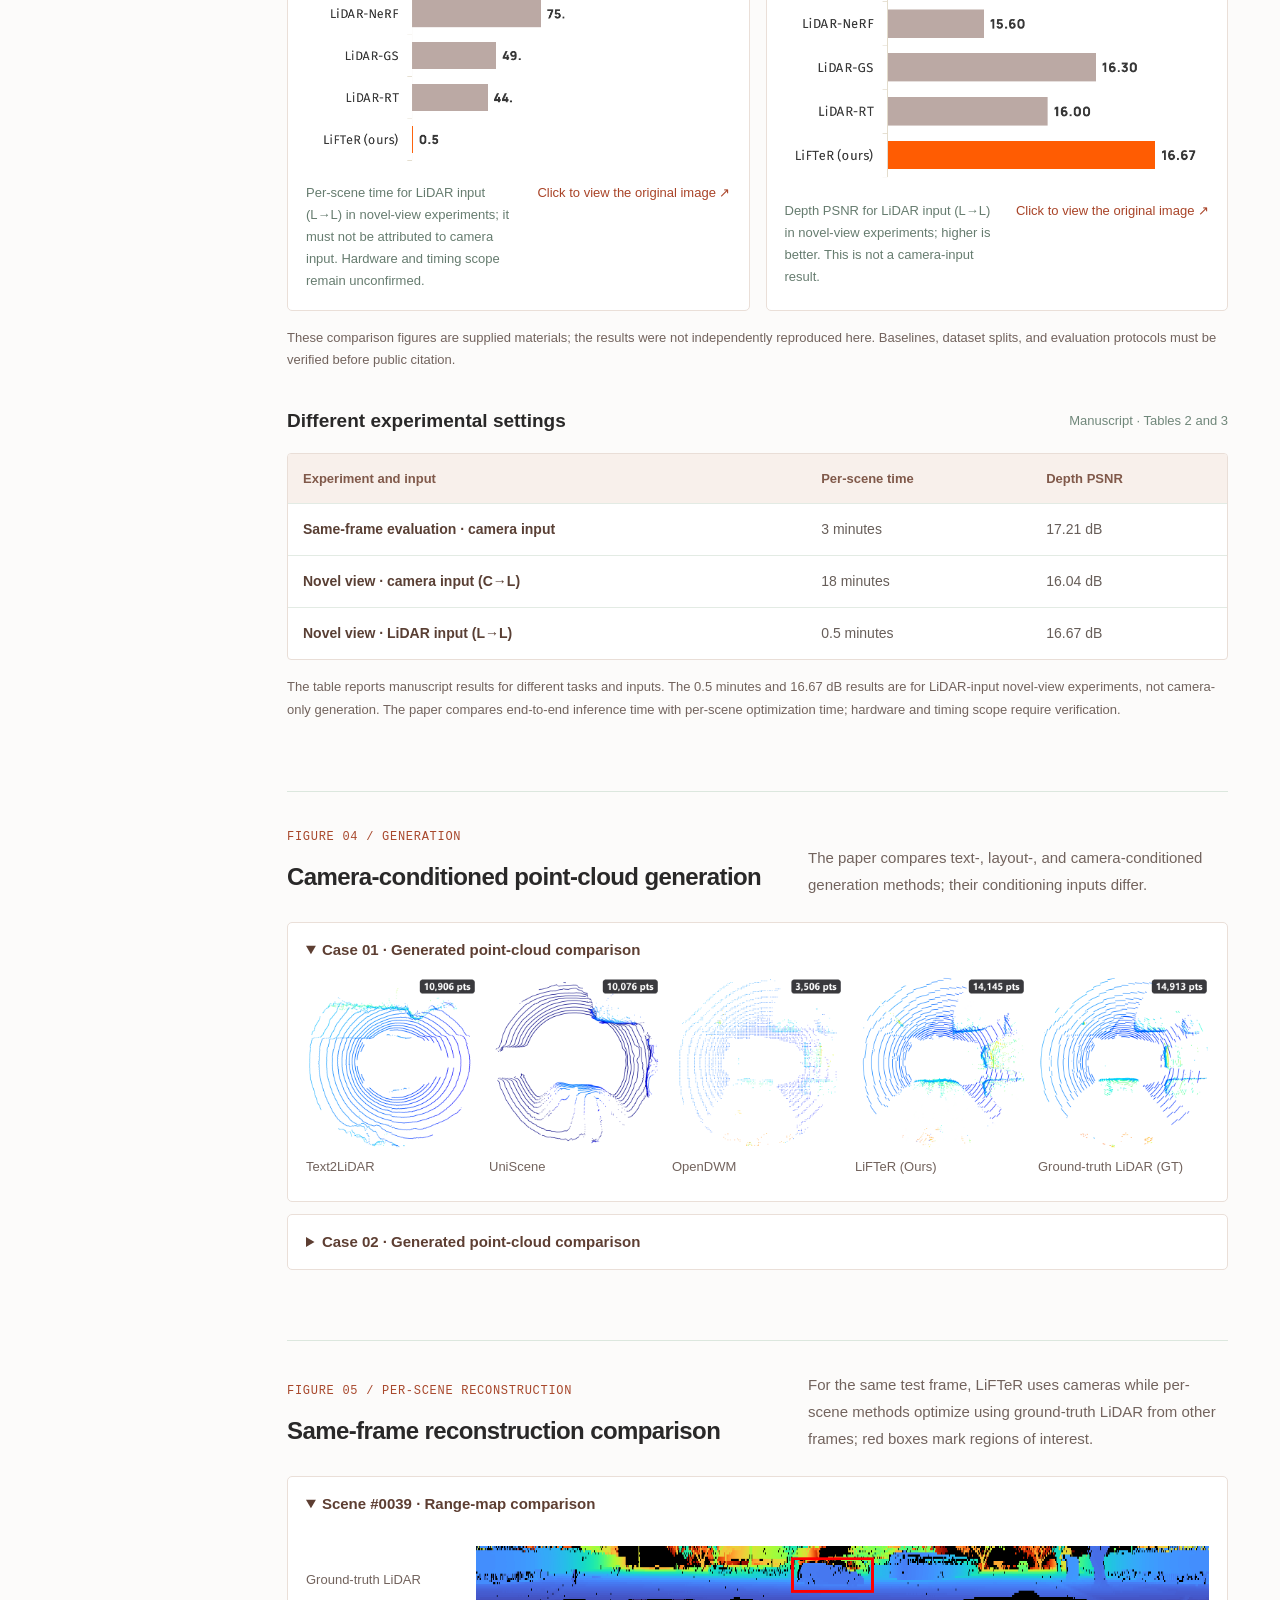
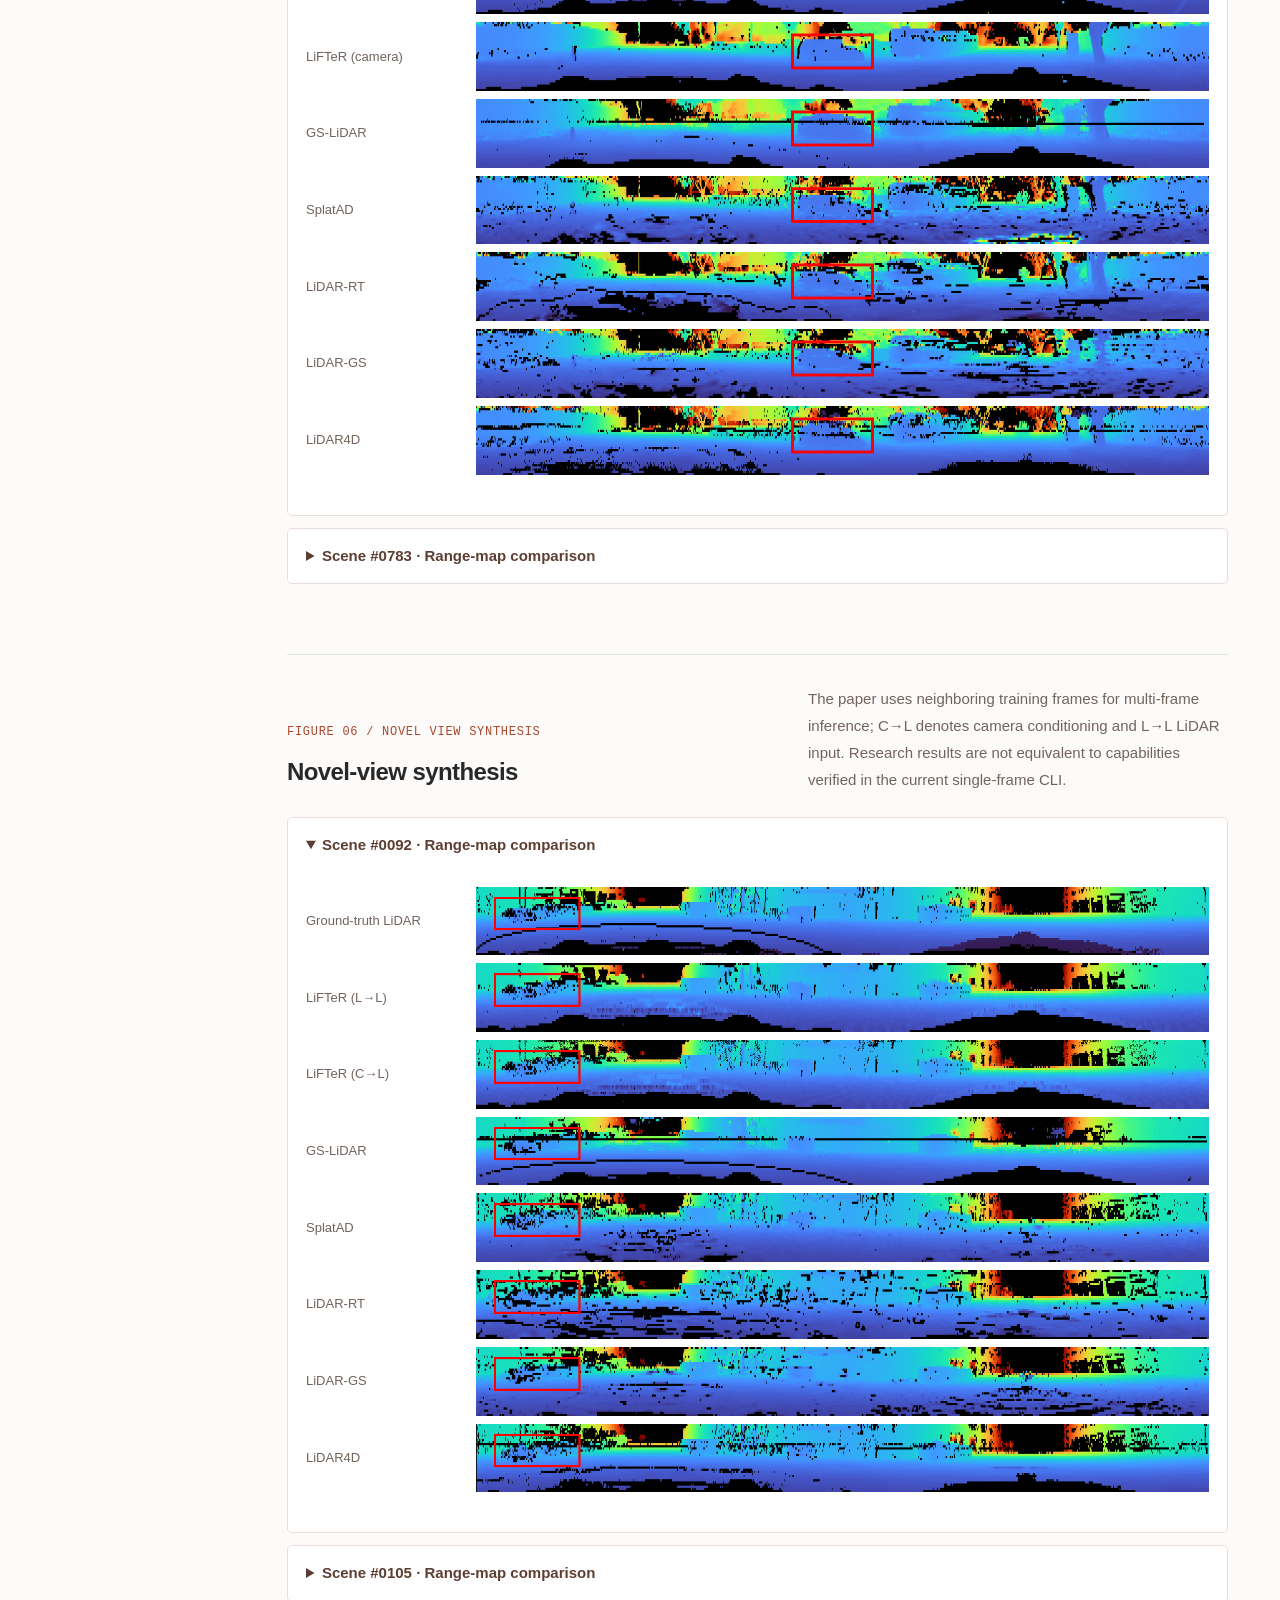
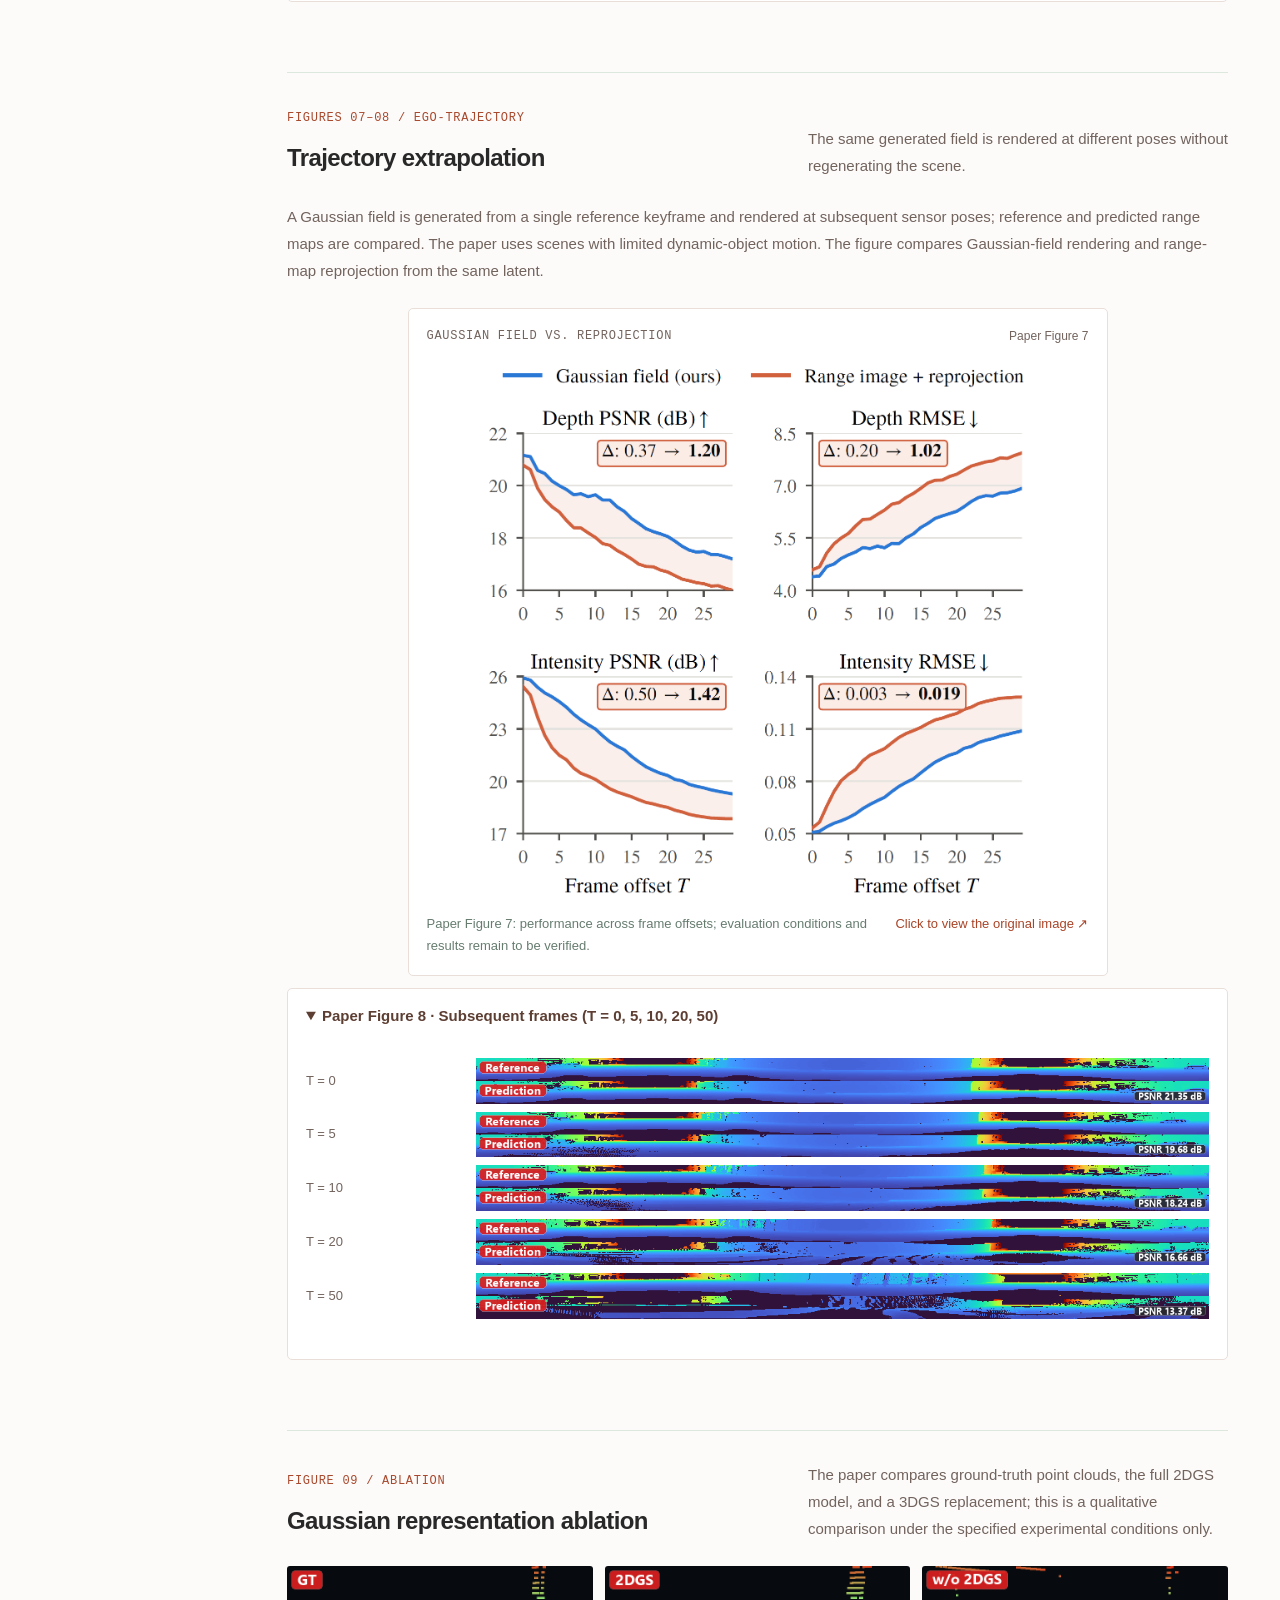
==== commit 6e4c7d8d: "Update figures and generation comparisons Co-Authored-By: Claude Code <noreply@anthropic.com>" ====
--- a/index.html
+++ b/index.html
@@ -156,25 +156,25 @@
             <div class="technical-section-header"><div><span class="tech-kicker">QUANTITATIVE COMPARISON</span><h3 id="quantitative-figures-title">Generation and reconstruction comparison</h3></div><p>Generation quality and reconstruction evaluation.</p></div>
             <figure class="source-figure compact-figure">
               <div class="source-figure-heading"><span>GENERATION / JSD ↓</span><span>Project materials · comparison</span></div>
-              <a href="./assets/figures/jsd-selected.png" aria-label="View the original generation distribution error comparison"><img src="./assets/figures/jsd-selected.png" width="916" height="440" loading="lazy" alt="Generation distribution error JSD for selected methods, lower is better: LiFTeR 0.033, X-Drive 0.052, RangeLDM 0.054, Text2LiDAR 0.089, OpenDWM 0.091, UniScene 0.103."></a>
+              <a href="./assets/figures/jsd-selected.png?v=20261122-en-title" aria-label="View the original generation distribution error comparison"><img src="./assets/figures/jsd-selected.png?v=20261122-en-title" width="916" height="440" loading="lazy" alt="Generation distribution error JSD for selected methods, lower is better: LiFTeR 0.033, X-Drive 0.052, RangeLDM 0.054, Text2LiDAR 0.089, OpenDWM 0.091, UniScene 0.103."></a>
               <figcaption>Lower JSD is better: LiFTeR scores 0.033 and X-Drive 0.052. This figure shows selected methods, not the full baseline list. Experimental conditions and evaluation protocols require verification.<span>Click to view the original image ↗</span></figcaption>
             </figure>
             <div class="source-figure-grid">
               <figure class="source-figure">
                 <div class="source-figure-heading"><span>RECONSTRUCTION / TIME ↓</span><span>Project materials · comparison</span></div>
-                <a href="./assets/figures/7.jpg.png" aria-label="View the original per-scene reconstruction time comparison"><img src="./assets/figures/7.jpg.png" width="816" height="666" loading="lazy" alt="Per-scene time in minutes: LiFTeR 0.5, LiDAR-RT 44, LiDAR-GS 49, LiDAR-NeRF 75, SplatAD 75, GS-LiDAR 78, LiDAR4D 157."></a>
+                <a href="./assets/figures/7.jpg.png?v=20261122-en-title" aria-label="View the original per-scene reconstruction time comparison"><img src="./assets/figures/7.jpg.png?v=20261122-en-title" width="816" height="666" loading="lazy" alt="Per-scene time in minutes: LiFTeR 0.5, LiDAR-RT 44, LiDAR-GS 49, LiDAR-NeRF 75, SplatAD 75, GS-LiDAR 78, LiDAR4D 157."></a>
                 <figcaption>Per-scene time for LiDAR input (L→L) in novel-view experiments; it must not be attributed to camera input. Hardware and timing scope remain unconfirmed.<span>Click to view the original image ↗</span></figcaption>
               </figure>
               <figure class="source-figure">
                 <div class="source-figure-heading"><span>RECONSTRUCTION / PSNR ↑</span><span>Project materials · comparison</span></div>
-                <a href="./assets/figures/8.jpg.png" aria-label="View the original range-map reconstruction quality comparison"><img src="./assets/figures/8.jpg.png" width="780" height="670" loading="lazy" alt="Range-map reconstruction quality in dB: LiFTeR 16.67, LiDAR-RT 16.00, LiDAR-GS 16.30, LiDAR-NeRF 15.60, SplatAD 16.43, GS-LiDAR 16.10, LiDAR4D 16.04."></a>
+                <a href="./assets/figures/8.jpg.png?v=20261122-en-title" aria-label="View the original range-map reconstruction quality comparison"><img src="./assets/figures/8.jpg.png?v=20261122-en-title" width="780" height="670" loading="lazy" alt="Range-map reconstruction quality in dB: LiFTeR 16.67, LiDAR-RT 16.00, LiDAR-GS 16.30, LiDAR-NeRF 15.60, SplatAD 16.43, GS-LiDAR 16.10, LiDAR4D 16.04."></a>
                 <figcaption>Depth PSNR for LiDAR input (L→L) in novel-view experiments; higher is better. This is not a camera-input result.<span>Click to view the original image ↗</span></figcaption>
               </figure>
             </div>
             <p class="tech-caption">These comparison figures are supplied materials; the results were not independently reproduced here. Baselines, dataset splits, and evaluation protocols must be verified before public citation.</p>
           </div>
           <div class="result-table-block"><div class="result-table-title"><h3>Different experimental settings</h3><span>Manuscript · Tables 2 and 3</span></div><div class="tensor-table-wrap" role="region" aria-label="LiFTeR results across different experimental settings" tabindex="0"><table class="tensor-table"><thead><tr><th scope="col">Experiment and input</th><th scope="col">Per-scene time</th><th scope="col">Depth PSNR</th></tr></thead><tbody><tr><th scope="row">Same-frame evaluation · camera input</th><td>3 minutes</td><td>17.21 dB</td></tr><tr><th scope="row">Novel view · camera input (C→L)</th><td>18 minutes</td><td>16.04 dB</td></tr><tr><th scope="row">Novel view · LiDAR input (L→L)</th><td>0.5 minutes</td><td>16.67 dB</td></tr></tbody></table></div><p class="tech-caption">The table reports manuscript results for different tasks and inputs. The 0.5 minutes and 16.67 dB results are for LiDAR-input novel-view experiments, not camera-only generation. The paper compares end-to-end inference time with per-scene optimization time; hardware and timing scope require verification.</p></div>
-<section class="paper-section"><div class="paper-heading"><div><span class="tech-kicker">FIGURE 04 / GENERATION</span><h3>Camera-conditioned point-cloud generation</h3></div><p>The paper compares text-, layout-, and camera-conditioned generation methods; their conditioning inputs differ.</p></div><details class="paper-case" open><summary>Case 01 · Generated point-cloud comparison</summary><div class="paper-case-content"><div class="paper-image-grid five-up"><figure class="paper-tile"><a href="./assets/figures/figure4_case1/text2lidar.png" aria-label="View original point cloud: generation case 1, Text2LiDAR"><img src="./assets/figures/figure4_case1/text2lidar.png" loading="lazy" alt="Generation case 1: Text2LiDAR point cloud"></a><figcaption>Text2LiDAR</figcaption></figure><figure class="paper-tile"><a href="./assets/figures/figure4_case1/uniscene.png" aria-label="View original point cloud: generation case 1, UniScene"><img src="./assets/figures/figure4_case1/uniscene.png" loading="lazy" alt="Generation case 1: UniScene point cloud"></a><figcaption>UniScene</figcaption></figure><figure class="paper-tile"><a href="./assets/figures/figure4_case1/opendwm.png" aria-label="View original point cloud: generation case 1, OpenDWM"><img src="./assets/figures/figure4_case1/opendwm.png" loading="lazy" alt="Generation case 1: OpenDWM point cloud"></a><figcaption>OpenDWM</figcaption></figure><figure class="paper-tile"><a href="./assets/figures/figure4_case1/cosmos.png" aria-label="View original point cloud: generation case 1, LiFTeR (Ours)"><img src="./assets/figures/figure4_case1/cosmos.png" loading="lazy" alt="Generation case 1: LiFTeR (Ours) point cloud"></a><figcaption>LiFTeR (Ours)</figcaption></figure><figure class="paper-tile"><a href="./assets/figures/figure4_case1/gt.png" aria-label="View original point cloud: generation case 1, Ground-truth LiDAR (GT)"><img src="./assets/figures/figure4_case1/gt.png" loading="lazy" alt="Generation case 1: Ground-truth LiDAR (GT) point cloud"></a><figcaption>Ground-truth LiDAR (GT)</figcaption></figure></div></div></details><details class="paper-case"><summary>Case 02 · Generated point-cloud comparison</summary><div class="paper-case-content"><div class="paper-image-grid five-up"><figure class="paper-tile"><a href="./assets/figures/figure4_case2/text2lidar.png" aria-label="View original point cloud: generation case 2, Text2LiDAR"><img src="./assets/figures/figure4_case2/text2lidar.png" loading="lazy" alt="Generation case 2: Text2LiDAR point cloud"></a><figcaption>Text2LiDAR</figcaption></figure><figure class="paper-tile"><a href="./assets/figures/figure4_case2/uniscene.png" aria-label="View original point cloud: generation case 2, UniScene"><img src="./assets/figures/figure4_case2/uniscene.png" loading="lazy" alt="Generation case 2: UniScene point cloud"></a><figcaption>UniScene</figcaption></figure><figure class="paper-tile"><a href="./assets/figures/figure4_case2/opendwm.png" aria-label="View original point cloud: generation case 2, OpenDWM"><img src="./assets/figures/figure4_case2/opendwm.png" loading="lazy" alt="Generation case 2: OpenDWM point cloud"></a><figcaption>OpenDWM</figcaption></figure><figure class="paper-tile"><a href="./assets/figures/figure4_case2/cosmos.png" aria-label="View original point cloud: generation case 2, LiFTeR (Ours)"><img src="./assets/figures/figure4_case2/cosmos.png" loading="lazy" alt="Generation case 2: LiFTeR (Ours) point cloud"></a><figcaption>LiFTeR (Ours)</figcaption></figure><figure class="paper-tile"><a href="./assets/figures/figure4_case2/gt.png" aria-label="View original point cloud: generation case 2, Ground-truth LiDAR (GT)"><img src="./assets/figures/figure4_case2/gt.png" loading="lazy" alt="Generation case 2: Ground-truth LiDAR (GT) point cloud"></a><figcaption>Ground-truth LiDAR (GT)</figcaption></figure></div></div></details></section>
+<section class="paper-section"><div class="paper-heading"><div><span class="tech-kicker">FIGURE 04 / GENERATION</span><h3>Camera-conditioned point-cloud generation</h3></div><p>The paper compares text-, layout-, and camera-conditioned generation methods; their conditioning inputs differ.</p></div><details class="paper-case" open><summary>Case 01 · Generated point-cloud comparison</summary><div class="paper-case-content"><div class="paper-image-grid five-up"><figure class="paper-tile"><a href="./assets/figures/figure4_case1/text2lidar.png" aria-label="View original point cloud: generation case 1, Text2LiDAR"><img src="./assets/figures/figure4_case1/text2lidar.png" loading="lazy" alt="Generation case 1: Text2LiDAR point cloud"></a><figcaption>Text2LiDAR</figcaption></figure><figure class="paper-tile"><a href="./assets/figures/figure4_case1/uniscene.png" aria-label="View original point cloud: generation case 1, UniScene"><img src="./assets/figures/figure4_case1/uniscene.png" loading="lazy" alt="Generation case 1: UniScene point cloud"></a><figcaption>UniScene</figcaption></figure><figure class="paper-tile"><a href="./assets/figures/figure4_case1/opendwm.png" aria-label="View original point cloud: generation case 1, OpenDWM"><img src="./assets/figures/figure4_case1/opendwm.png" loading="lazy" alt="Generation case 1: OpenDWM point cloud"></a><figcaption>OpenDWM</figcaption></figure><figure class="paper-tile"><a href="./assets/figures/figure4_case1/ours.png" aria-label="View original point cloud: generation case 1, LiFTeR (Ours)"><img src="./assets/figures/figure4_case1/ours.png" loading="lazy" alt="Generation case 1: LiFTeR (Ours) point cloud"></a><figcaption>LiFTeR (Ours)</figcaption></figure><figure class="paper-tile"><a href="./assets/figures/figure4_case1/gt.png" aria-label="View original point cloud: generation case 1, Ground-truth LiDAR (GT)"><img src="./assets/figures/figure4_case1/gt.png" loading="lazy" alt="Generation case 1: Ground-truth LiDAR (GT) point cloud"></a><figcaption>Ground-truth LiDAR (GT)</figcaption></figure></div></div></details><details class="paper-case"><summary>Case 02 · Generated point-cloud comparison</summary><div class="paper-case-content"><div class="paper-image-grid five-up"><figure class="paper-tile"><a href="./assets/figures/figure4_case2/text2lidar.png" aria-label="View original point cloud: generation case 2, Text2LiDAR"><img src="./assets/figures/figure4_case2/text2lidar.png" loading="lazy" alt="Generation case 2: Text2LiDAR point cloud"></a><figcaption>Text2LiDAR</figcaption></figure><figure class="paper-tile"><a href="./assets/figures/figure4_case2/uniscene.png" aria-label="View original point cloud: generation case 2, UniScene"><img src="./assets/figures/figure4_case2/uniscene.png" loading="lazy" alt="Generation case 2: UniScene point cloud"></a><figcaption>UniScene</figcaption></figure><figure class="paper-tile"><a href="./assets/figures/figure4_case2/opendwm.png" aria-label="View original point cloud: generation case 2, OpenDWM"><img src="./assets/figures/figure4_case2/opendwm.png" loading="lazy" alt="Generation case 2: OpenDWM point cloud"></a><figcaption>OpenDWM</figcaption></figure><figure class="paper-tile"><a href="./assets/figures/figure4_case2/ours.png" aria-label="View original point cloud: generation case 2, LiFTeR (Ours)"><img src="./assets/figures/figure4_case2/ours.png" loading="lazy" alt="Generation case 2: LiFTeR (Ours) point cloud"></a><figcaption>LiFTeR (Ours)</figcaption></figure><figure class="paper-tile"><a href="./assets/figures/figure4_case2/gt.png" aria-label="View original point cloud: generation case 2, Ground-truth LiDAR (GT)"><img src="./assets/figures/figure4_case2/gt.png" loading="lazy" alt="Generation case 2: Ground-truth LiDAR (GT) point cloud"></a><figcaption>Ground-truth LiDAR (GT)</figcaption></figure></div></div></details></section>
 <section class="paper-section"><div class="paper-heading"><div><span class="tech-kicker">FIGURE 05 / PER-SCENE RECONSTRUCTION</span><h3>Same-frame reconstruction comparison</h3></div><p>For the same test frame, LiFTeR uses cameras while per-scene methods optimize using ground-truth LiDAR from other frames; red boxes mark regions of interest.</p></div><details class="paper-case" open><summary>Scene #0039 · Range-map comparison</summary><div class="paper-case-content"><div class="range-scroll" role="region" aria-label="Range-map comparison, scroll horizontally" tabindex="0"><div class="range-rows"><div class="range-row"><span>Ground-truth LiDAR</span><a href="./assets/figures/figure5_case1/figure5_case1_gt_range.png" aria-label="View original range map: Scene #0039, Ground-truth LiDAR"><img src="./assets/figures/figure5_case1/figure5_case1_gt_range.png" loading="lazy" alt="Scene #0039, Ground-truth LiDAR range map"></a></div><div class="range-row"><span>LiFTeR (camera)</span><a href="./assets/figures/figure5_case1/figure5_case1_ours_range.png" aria-label="View original range map: Scene #0039, LiFTeR (camera)"><img src="./assets/figures/figure5_case1/figure5_case1_ours_range.png" loading="lazy" alt="Scene #0039, LiFTeR (camera) range map"></a></div><div class="range-row"><span>GS-LiDAR</span><a href="./assets/figures/figure5_case1/figure5_case1_gslidar_range.png" aria-label="View original range map: Scene #0039, GS-LiDAR"><img src="./assets/figures/figure5_case1/figure5_case1_gslidar_range.png" loading="lazy" alt="Scene #0039, GS-LiDAR range map"></a></div><div class="range-row"><span>SplatAD</span><a href="./assets/figures/figure5_case1/figure5_case1_splatad_range.png" aria-label="View original range map: Scene #0039, SplatAD"><img src="./assets/figures/figure5_case1/figure5_case1_splatad_range.png" loading="lazy" alt="Scene #0039, SplatAD range map"></a></div><div class="range-row"><span>LiDAR-RT</span><a href="./assets/figures/figure5_case1/figure5_case1_lidarrt_range.png" aria-label="View original range map: Scene #0039, LiDAR-RT"><img src="./assets/figures/figure5_case1/figure5_case1_lidarrt_range.png" loading="lazy" alt="Scene #0039, LiDAR-RT range map"></a></div><div class="range-row"><span>LiDAR-GS</span><a href="./assets/figures/figure5_case1/figure5_case1_lidargs_range.png" aria-label="View original range map: Scene #0039, LiDAR-GS"><img src="./assets/figures/figure5_case1/figure5_case1_lidargs_range.png" loading="lazy" alt="Scene #0039, LiDAR-GS range map"></a></div><div class="range-row"><span>LiDAR4D</span><a href="./assets/figures/figure5_case1/figure5_case1_lidar4d_range.png" aria-label="View original range map: Scene #0039, LiDAR4D"><img src="./assets/figures/figure5_case1/figure5_case1_lidar4d_range.png" loading="lazy" alt="Scene #0039, LiDAR4D range map"></a></div></div></div></div></details><details class="paper-case"><summary>Scene #0783 · Range-map comparison</summary><div class="paper-case-content"><div class="range-scroll" role="region" aria-label="Range-map comparison, scroll horizontally" tabindex="0"><div class="range-rows"><div class="range-row"><span>Ground-truth LiDAR</span><a href="./assets/figures/figure5_case2/figure_case2_gt_range.png" aria-label="View original range map: Scene #0783, Ground-truth LiDAR"><img src="./assets/figures/figure5_case2/figure_case2_gt_range.png" loading="lazy" alt="Scene #0783, Ground-truth LiDAR range map"></a></div><div class="range-row"><span>LiFTeR (camera)</span><a href="./assets/figures/figure5_case2/figure5_case2_ours_range.png" aria-label="View original range map: Scene #0783, LiFTeR (camera)"><img src="./assets/figures/figure5_case2/figure5_case2_ours_range.png" loading="lazy" alt="Scene #0783, LiFTeR (camera) range map"></a></div><div class="range-row"><span>GS-LiDAR</span><a href="./assets/figures/figure5_case2/figure_case2_gslidar_range.png" aria-label="View original range map: Scene #0783, GS-LiDAR"><img src="./assets/figures/figure5_case2/figure_case2_gslidar_range.png" loading="lazy" alt="Scene #0783, GS-LiDAR range map"></a></div><div class="range-row"><span>SplatAD</span><a href="./assets/figures/figure5_case2/figure_case2_splatad_range.png" aria-label="View original range map: Scene #0783, SplatAD"><img src="./assets/figures/figure5_case2/figure_case2_splatad_range.png" loading="lazy" alt="Scene #0783, SplatAD range map"></a></div><div class="range-row"><span>LiDAR-RT</span><a href="./assets/figures/figure5_case2/figure_case2_lidarrt_range.png" aria-label="View original range map: Scene #0783, LiDAR-RT"><img src="./assets/figures/figure5_case2/figure_case2_lidarrt_range.png" loading="lazy" alt="Scene #0783, LiDAR-RT range map"></a></div><div class="range-row"><span>LiDAR-GS</span><a href="./assets/figures/figure5_case2/figure_case2_lidargs_range.png" aria-label="View original range map: Scene #0783, LiDAR-GS"><img src="./assets/figures/figure5_case2/figure_case2_lidargs_range.png" loading="lazy" alt="Scene #0783, LiDAR-GS range map"></a></div><div class="range-row"><span>LiDAR4D</span><a href="./assets/figures/figure5_case2/figure_case2_lidar4d_range.png" aria-label="View original range map: Scene #0783, LiDAR4D"><img src="./assets/figures/figure5_case2/figure_case2_lidar4d_range.png" loading="lazy" alt="Scene #0783, LiDAR4D range map"></a></div></div></div></div></details></section>
 <section class="paper-section"><div class="paper-heading"><div><span class="tech-kicker">FIGURE 06 / NOVEL VIEW SYNTHESIS</span><h3>Novel-view synthesis</h3></div><p>The paper uses neighboring training frames for multi-frame inference; C→L denotes camera conditioning and L→L LiDAR input. Research results are not equivalent to capabilities verified in the current single-frame CLI.</p></div><details class="paper-case" open><summary>Scene #0092 · Range-map comparison</summary><div class="paper-case-content"><div class="range-scroll" role="region" aria-label="Range-map comparison, scroll horizontally" tabindex="0"><div class="range-rows"><div class="range-row"><span>Ground-truth LiDAR</span><a href="./assets/figures/figure6_case1/GT.png" aria-label="View original range map: Scene #0092, Ground-truth LiDAR"><img src="./assets/figures/figure6_case1/GT.png" loading="lazy" alt="Scene #0092, Ground-truth LiDAR range map"></a></div><div class="range-row"><span>LiFTeR (L→L)</span><a href="./assets/figures/figure6_case1/ours_lidar2lidar.png" aria-label="View original range map: Scene #0092, LiFTeR (L→L)"><img src="./assets/figures/figure6_case1/ours_lidar2lidar.png" loading="lazy" alt="Scene #0092, LiFTeR (L→L) range map"></a></div><div class="range-row"><span>LiFTeR (C→L)</span><a href="./assets/figures/figure6_case1/ours_camera2lidar.png" aria-label="View original range map: Scene #0092, LiFTeR (C→L)"><img src="./assets/figures/figure6_case1/ours_camera2lidar.png" loading="lazy" alt="Scene #0092, LiFTeR (C→L) range map"></a></div><div class="range-row"><span>GS-LiDAR</span><a href="./assets/figures/figure6_case1/GSLiDAR.png" aria-label="View original range map: Scene #0092, GS-LiDAR"><img src="./assets/figures/figure6_case1/GSLiDAR.png" loading="lazy" alt="Scene #0092, GS-LiDAR range map"></a></div><div class="range-row"><span>SplatAD</span><a href="./assets/figures/figure6_case1/SplatAD.png" aria-label="View original range map: Scene #0092, SplatAD"><img src="./assets/figures/figure6_case1/SplatAD.png" loading="lazy" alt="Scene #0092, SplatAD range map"></a></div><div class="range-row"><span>LiDAR-RT</span><a href="./assets/figures/figure6_case1/LiDARRT.png" aria-label="View original range map: Scene #0092, LiDAR-RT"><img src="./assets/figures/figure6_case1/LiDARRT.png" loading="lazy" alt="Scene #0092, LiDAR-RT range map"></a></div><div class="range-row"><span>LiDAR-GS</span><a href="./assets/figures/figure6_case1/LiDARGS.png" aria-label="View original range map: Scene #0092, LiDAR-GS"><img src="./assets/figures/figure6_case1/LiDARGS.png" loading="lazy" alt="Scene #0092, LiDAR-GS range map"></a></div><div class="range-row"><span>LiDAR4D</span><a href="./assets/figures/figure6_case1/LiDAR4D.png" aria-label="View original range map: Scene #0092, LiDAR4D"><img src="./assets/figures/figure6_case1/LiDAR4D.png" loading="lazy" alt="Scene #0092, LiDAR4D range map"></a></div></div></div></div></details><details class="paper-case"><summary>Scene #0105 · Range-map comparison</summary><div class="paper-case-content"><div class="range-scroll" role="region" aria-label="Range-map comparison, scroll horizontally" tabindex="0"><div class="range-rows"><div class="range-row"><span>Ground-truth LiDAR</span><a href="./assets/figures/figure6_case2/GT.png" aria-label="View original range map: Scene #0105, Ground-truth LiDAR"><img src="./assets/figures/figure6_case2/GT.png" loading="lazy" alt="Scene #0105, Ground-truth LiDAR range map"></a></div><div class="range-row"><span>LiFTeR (L→L)</span><a href="./assets/figures/figure6_case2/ours_lidar2lidar.png" aria-label="View original range map: Scene #0105, LiFTeR (L→L)"><img src="./assets/figures/figure6_case2/ours_lidar2lidar.png" loading="lazy" alt="Scene #0105, LiFTeR (L→L) range map"></a></div><div class="range-row"><span>LiFTeR (C→L)</span><a href="./assets/figures/figure6_case2/ours_camera2lidar.png" aria-label="View original range map: Scene #0105, LiFTeR (C→L)"><img src="./assets/figures/figure6_case2/ours_camera2lidar.png" loading="lazy" alt="Scene #0105, LiFTeR (C→L) range map"></a></div><div class="range-row"><span>GS-LiDAR</span><a href="./assets/figures/figure6_case2/GSLiDAR.png" aria-label="View original range map: Scene #0105, GS-LiDAR"><img src="./assets/figures/figure6_case2/GSLiDAR.png" loading="lazy" alt="Scene #0105, GS-LiDAR range map"></a></div><div class="range-row"><span>SplatAD</span><a href="./assets/figures/figure6_case2/SplatAD.png" aria-label="View original range map: Scene #0105, SplatAD"><img src="./assets/figures/figure6_case2/SplatAD.png" loading="lazy" alt="Scene #0105, SplatAD range map"></a></div><div class="range-row"><span>LiDAR-RT</span><a href="./assets/figures/figure6_case2/LiDARRT.png" aria-label="View original range map: Scene #0105, LiDAR-RT"><img src="./assets/figures/figure6_case2/LiDARRT.png" loading="lazy" alt="Scene #0105, LiDAR-RT range map"></a></div><div class="range-row"><span>LiDAR-GS</span><a href="./assets/figures/figure6_case2/LiDARGS.png" aria-label="View original range map: Scene #0105, LiDAR-GS"><img src="./assets/figures/figure6_case2/LiDARGS.png" loading="lazy" alt="Scene #0105, LiDAR-GS range map"></a></div><div class="range-row"><span>LiDAR4D</span><a href="./assets/figures/figure6_case2/LiDAR4D.png" aria-label="View original range map: Scene #0105, LiDAR4D"><img src="./assets/figures/figure6_case2/LiDAR4D.png" loading="lazy" alt="Scene #0105, LiDAR4D range map"></a></div></div></div></div></details></section>
 <section class="paper-section"><div class="paper-heading"><div><span class="tech-kicker">FIGURES 07–08 / EGO-TRAJECTORY</span><h3>Trajectory extrapolation</h3></div><p>The same generated field is rendered at different poses without regenerating the scene.</p></div><p class="paper-copy">A Gaussian field is generated from a single reference keyframe and rendered at subsequent sensor poses; reference and predicted range maps are compared. The paper uses scenes with limited dynamic-object motion. The figure compares Gaussian-field rendering and range-map reprojection from the same latent.</p><figure class="source-figure compact-figure"><div class="source-figure-heading"><span>GAUSSIAN FIELD VS. REPROJECTION</span><span>Paper Figure 7</span></div><a href="./assets/figures/figure7_gaussianvsdit.png" aria-label="View the original depth and intensity PSNR and RMSE comparison across frame offsets for Gaussian fields and range-map reprojection"><img src="./assets/figures/figure7_gaussianvsdit.png" loading="lazy" alt="Depth and intensity PSNR and RMSE across frame offsets for Gaussian fields and range-map reprojection"></a><figcaption>Paper Figure 7: performance across frame offsets; evaluation conditions and results remain to be verified.<span>Click to view the original image ↗</span></figcaption></figure><details class="paper-case" open><summary>Paper Figure 8 · Subsequent frames (T = 0, 5, 10, 20, 50)</summary><div class="paper-case-content"><div class="range-scroll" role="region" aria-label="Range-map comparison, scroll horizontally" tabindex="0"><div class="range-rows"><div class="range-row"><span>T = 0</span><a href="./assets/figures/figure8/scene-0092_future_000_range_gt_pred.png" aria-label="View original trajectory extrapolation at T=0: reference and predicted range maps"><img src="./assets/figures/figure8/scene-0092_future_000_range_gt_pred.png" loading="lazy" alt="Trajectory extrapolation T=0: reference and predicted range maps"></a></div><div class="range-row"><span>T = 5</span><a href="./assets/figures/figure8/scene-0092_future_005_range_gt_pred.png" aria-label="View original trajectory extrapolation at T=5: reference and predicted range maps"><img src="./assets/figures/figure8/scene-0092_future_005_range_gt_pred.png" loading="lazy" alt="Trajectory extrapolation T=5: reference and predicted range maps"></a></div><div class="range-row"><span>T = 10</span><a href="./assets/figures/figure8/scene-0092_future_010_range_gt_pred.png" aria-label="View original trajectory extrapolation at T=10: reference and predicted range maps"><img src="./assets/figures/figure8/scene-0092_future_010_range_gt_pred.png" loading="lazy" alt="Trajectory extrapolation T=10: reference and predicted range maps"></a></div><div class="range-row"><span>T = 20</span><a href="./assets/figures/figure8/scene-0092_future_020_range_gt_pred.png" aria-label="View original trajectory extrapolation at T=20: reference and predicted range maps"><img src="./assets/figures/figure8/scene-0092_future_020_range_gt_pred.png" loading="lazy" alt="Trajectory extrapolation T=20: reference and predicted range maps"></a></div><div class="range-row"><span>T = 50</span><a href="./assets/figures/figure8/scene-0092_future_050_range_gt_pred.png" aria-label="View original trajectory extrapolation at T=50: reference and predicted range maps"><img src="./assets/figures/figure8/scene-0092_future_050_range_gt_pred.png" loading="lazy" alt="Trajectory extrapolation T=50: reference and predicted range maps"></a></div></div></div></div></details></section>
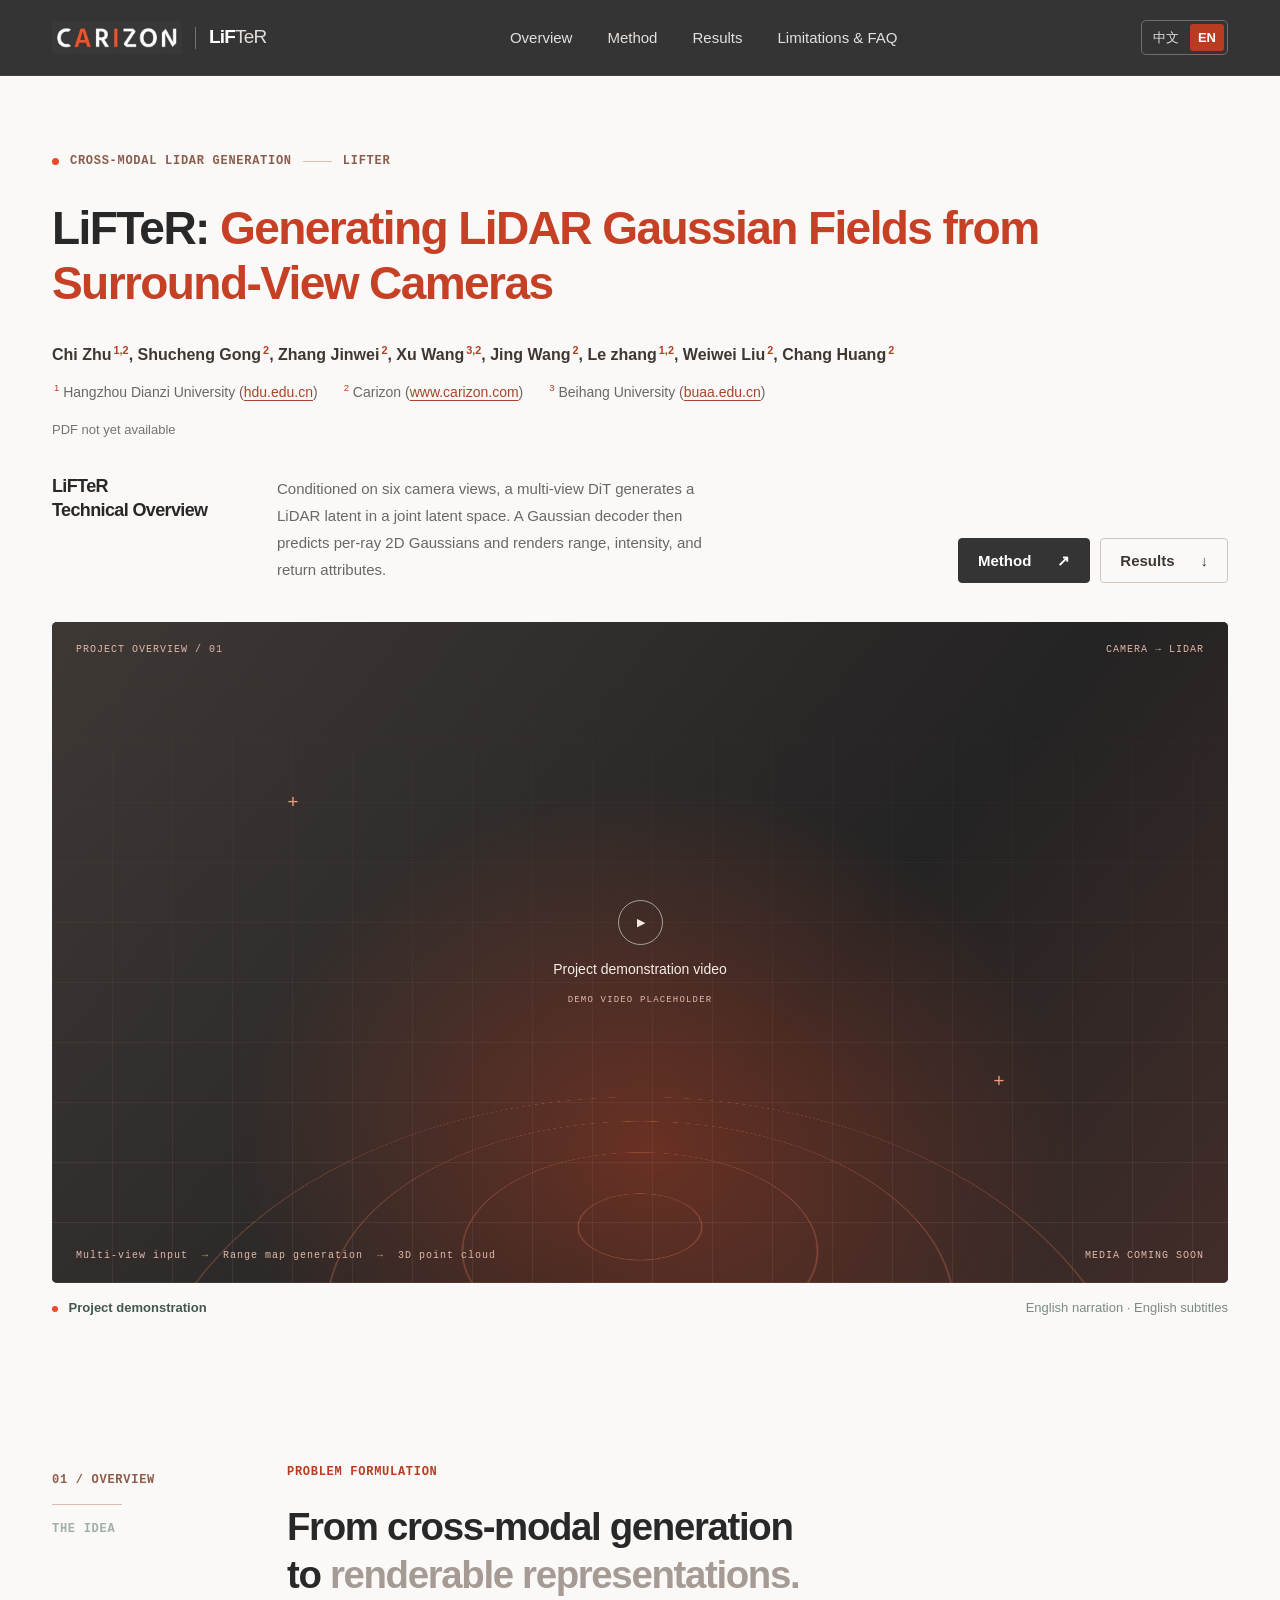
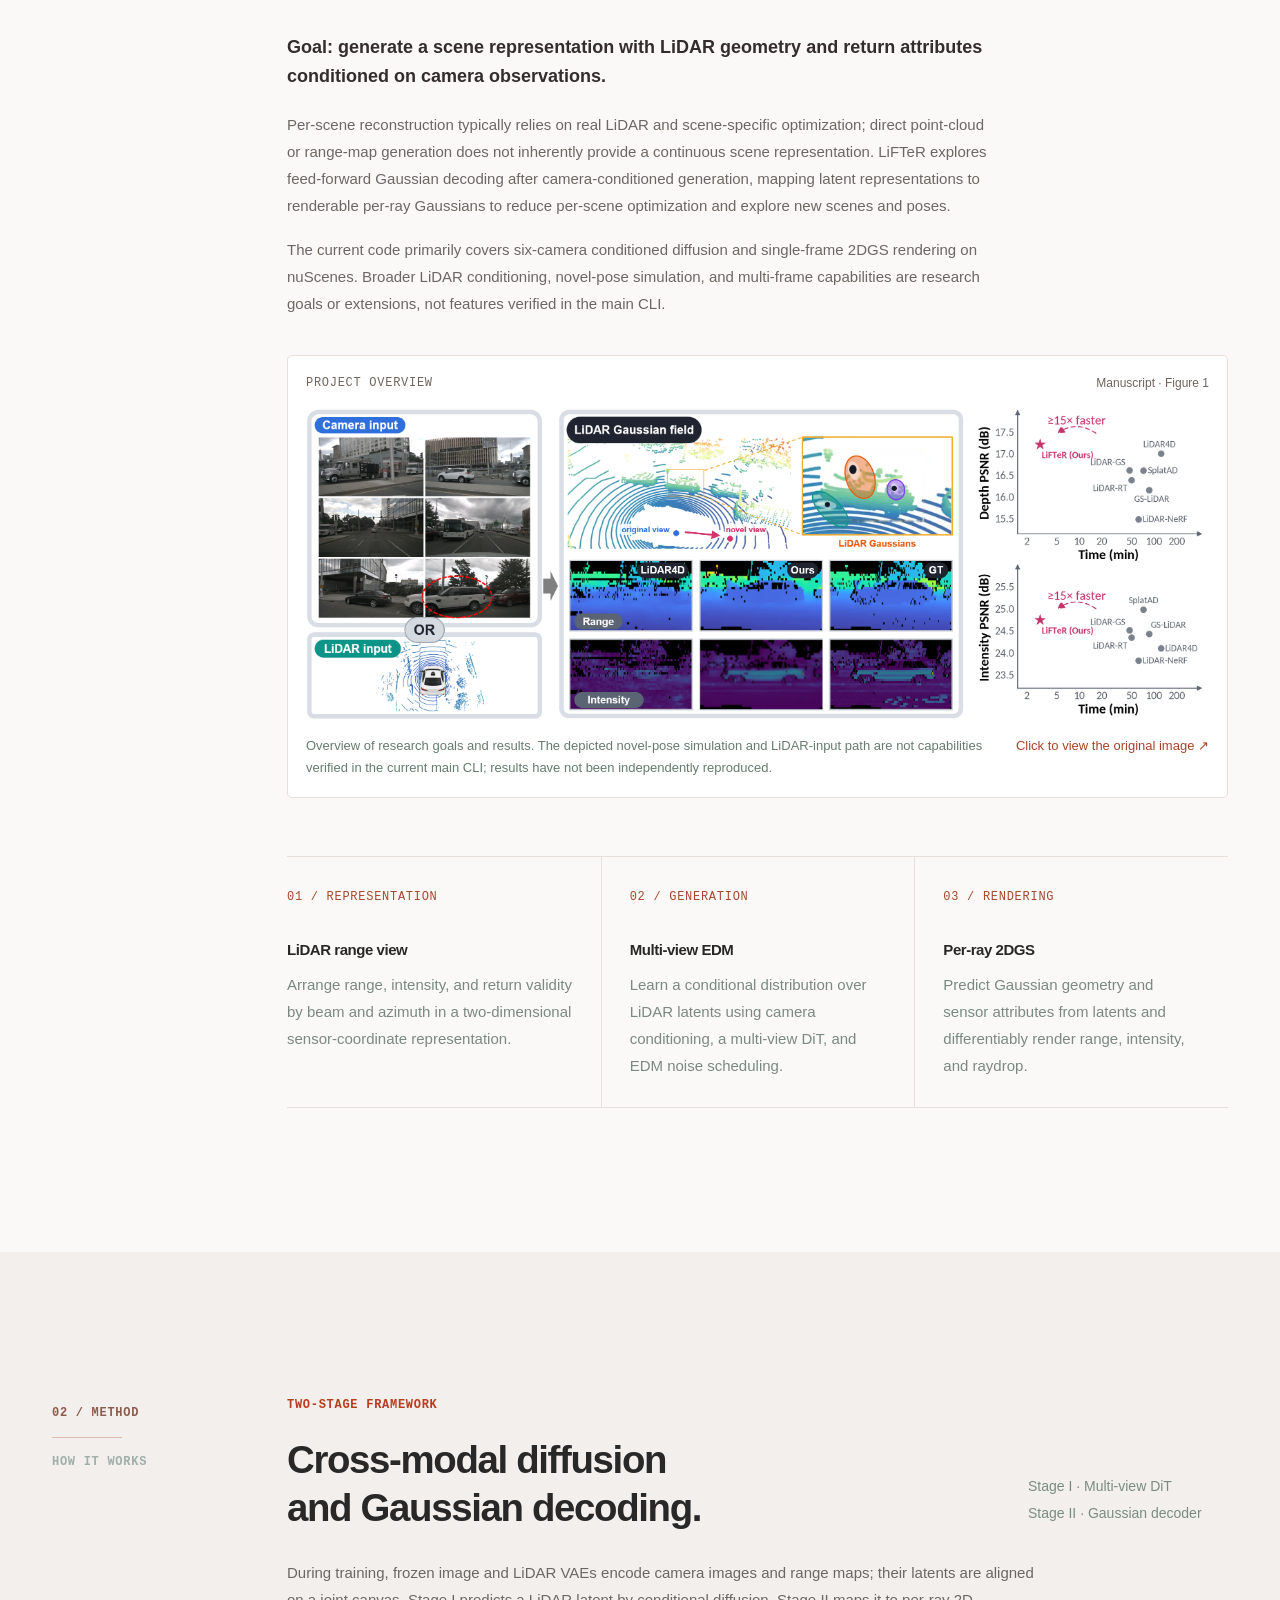
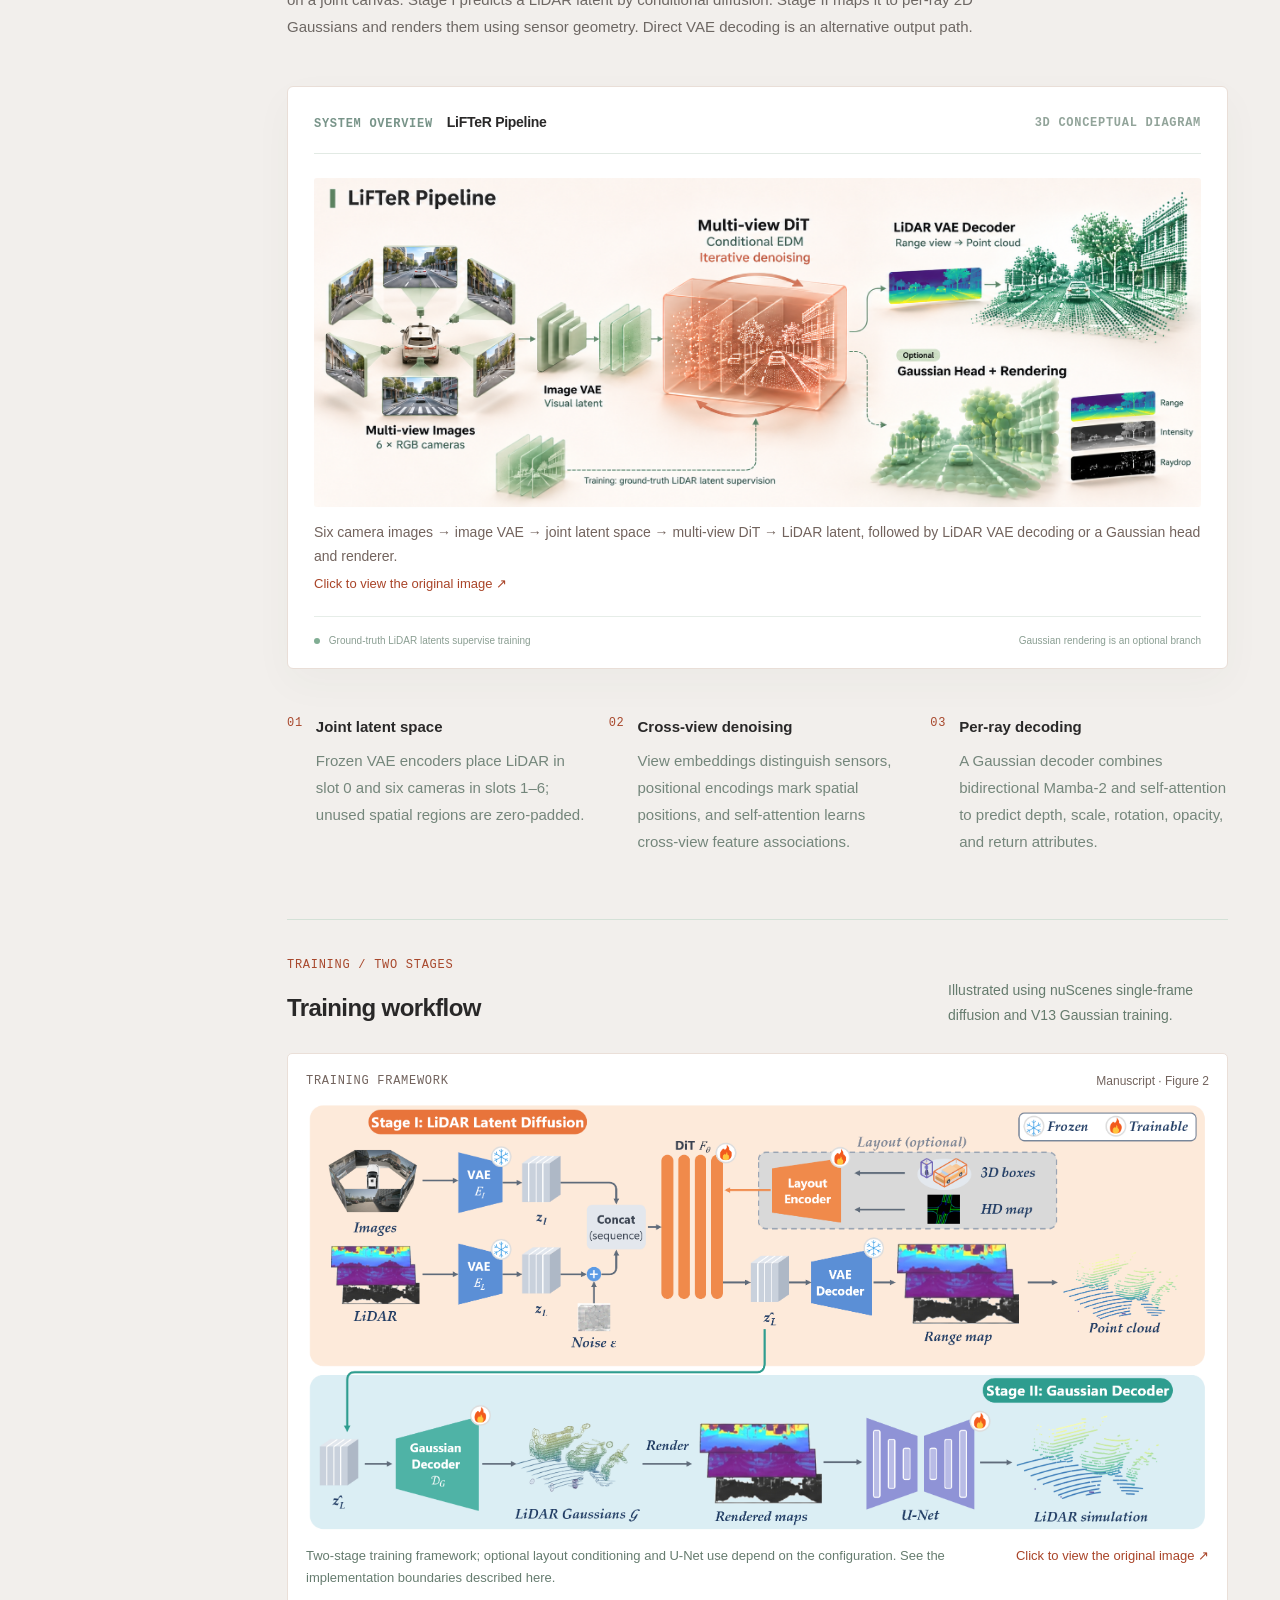
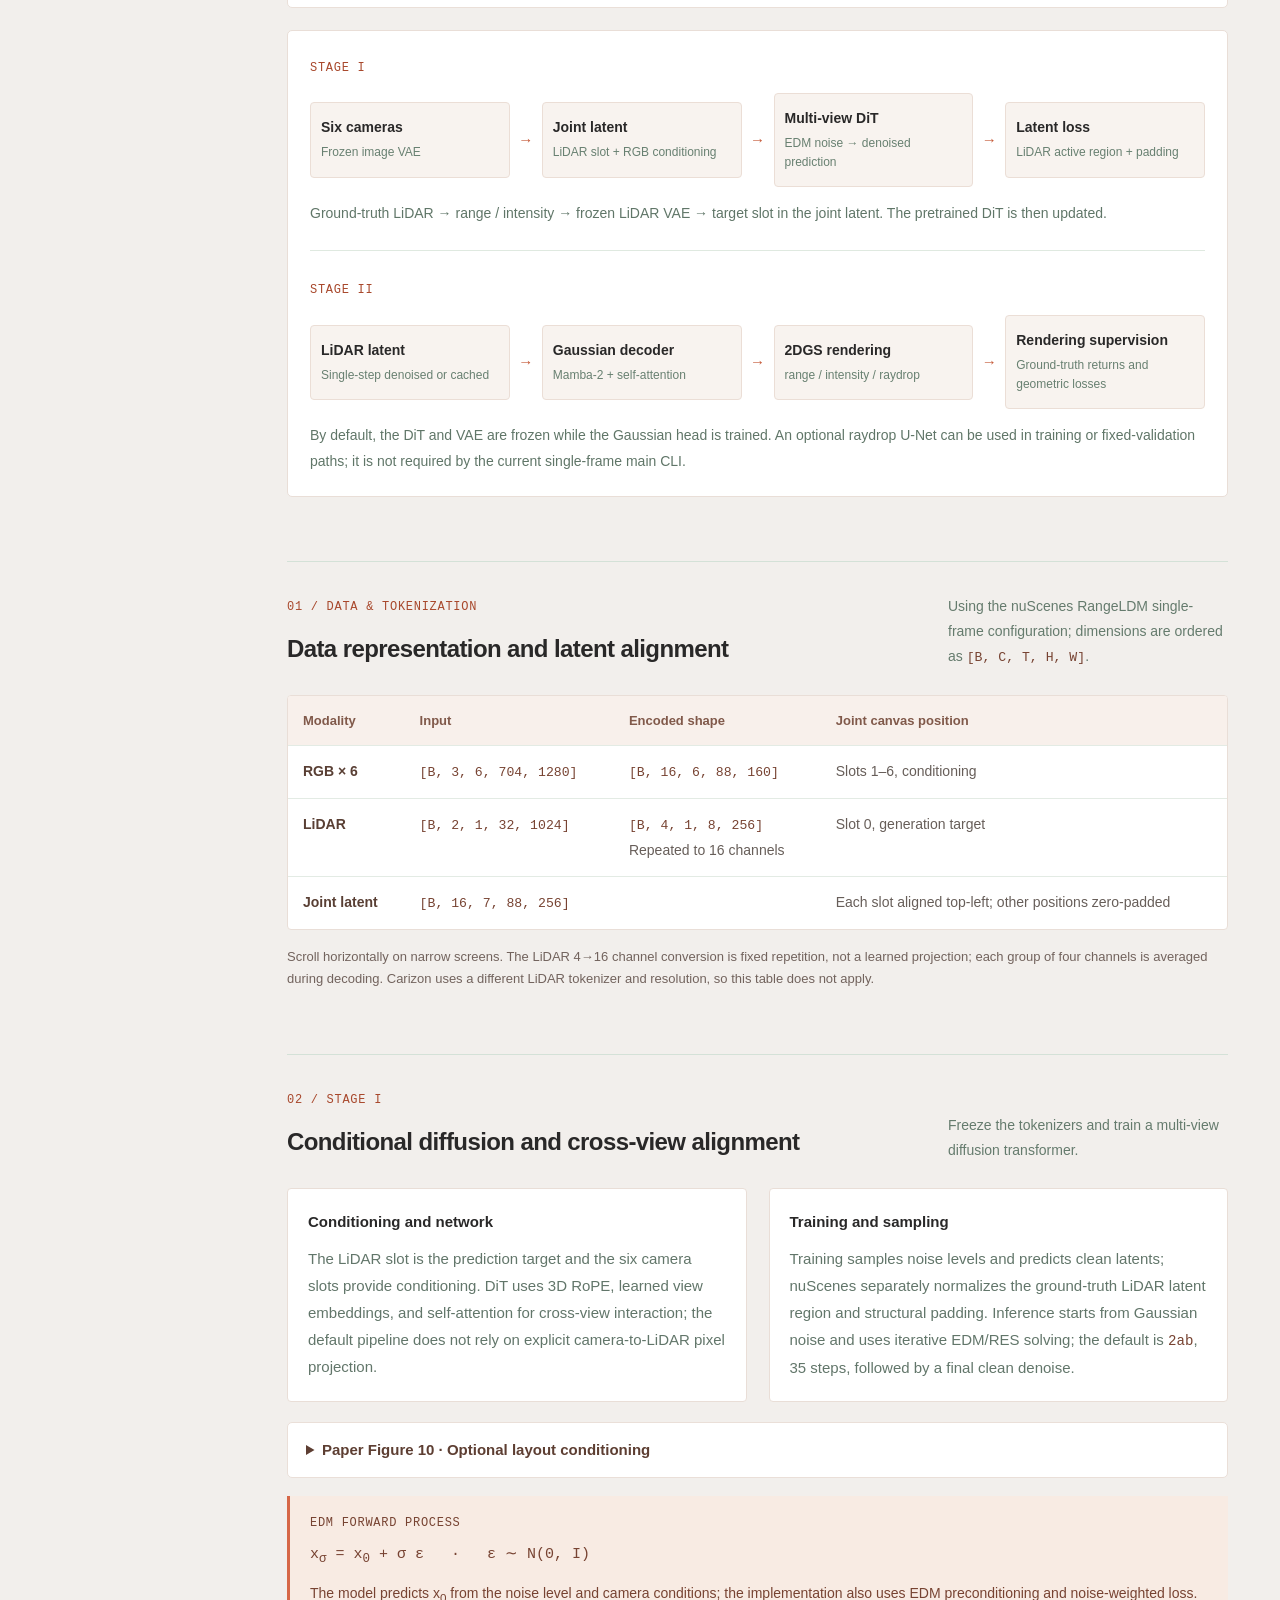
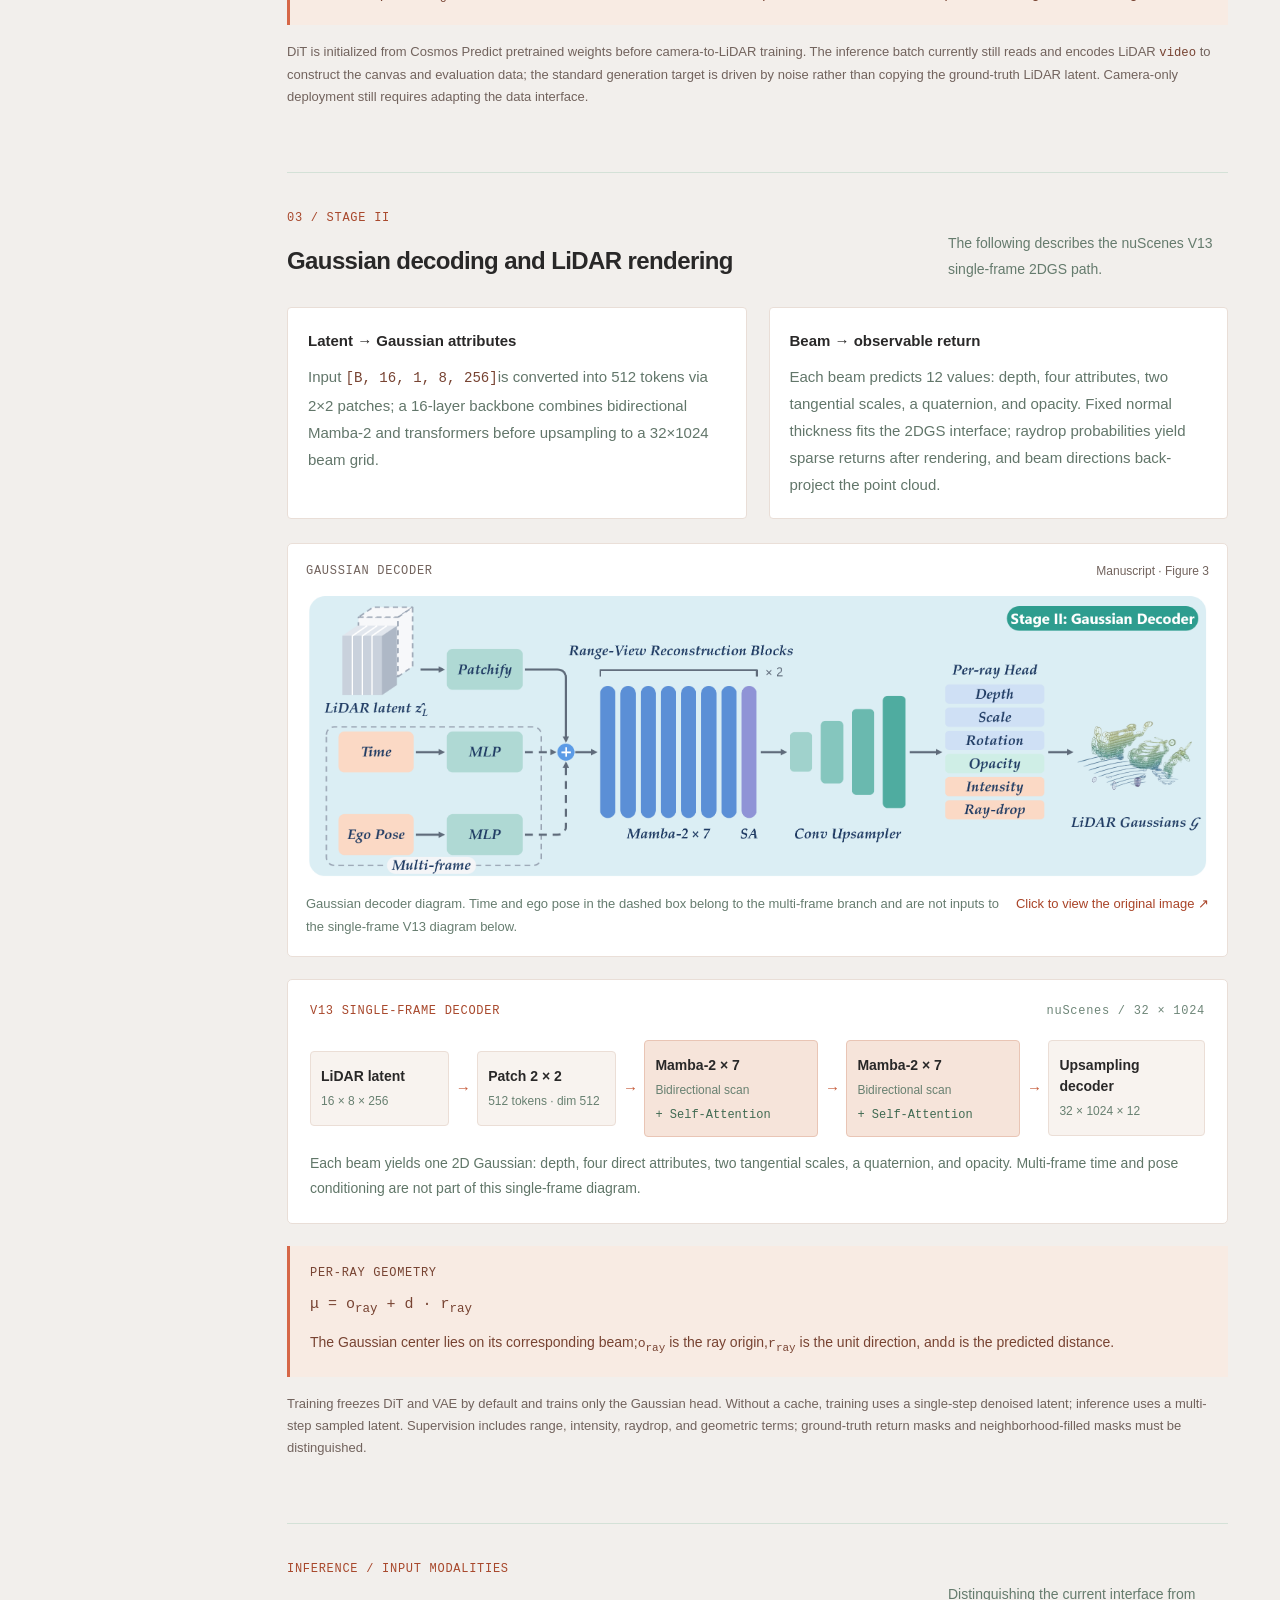
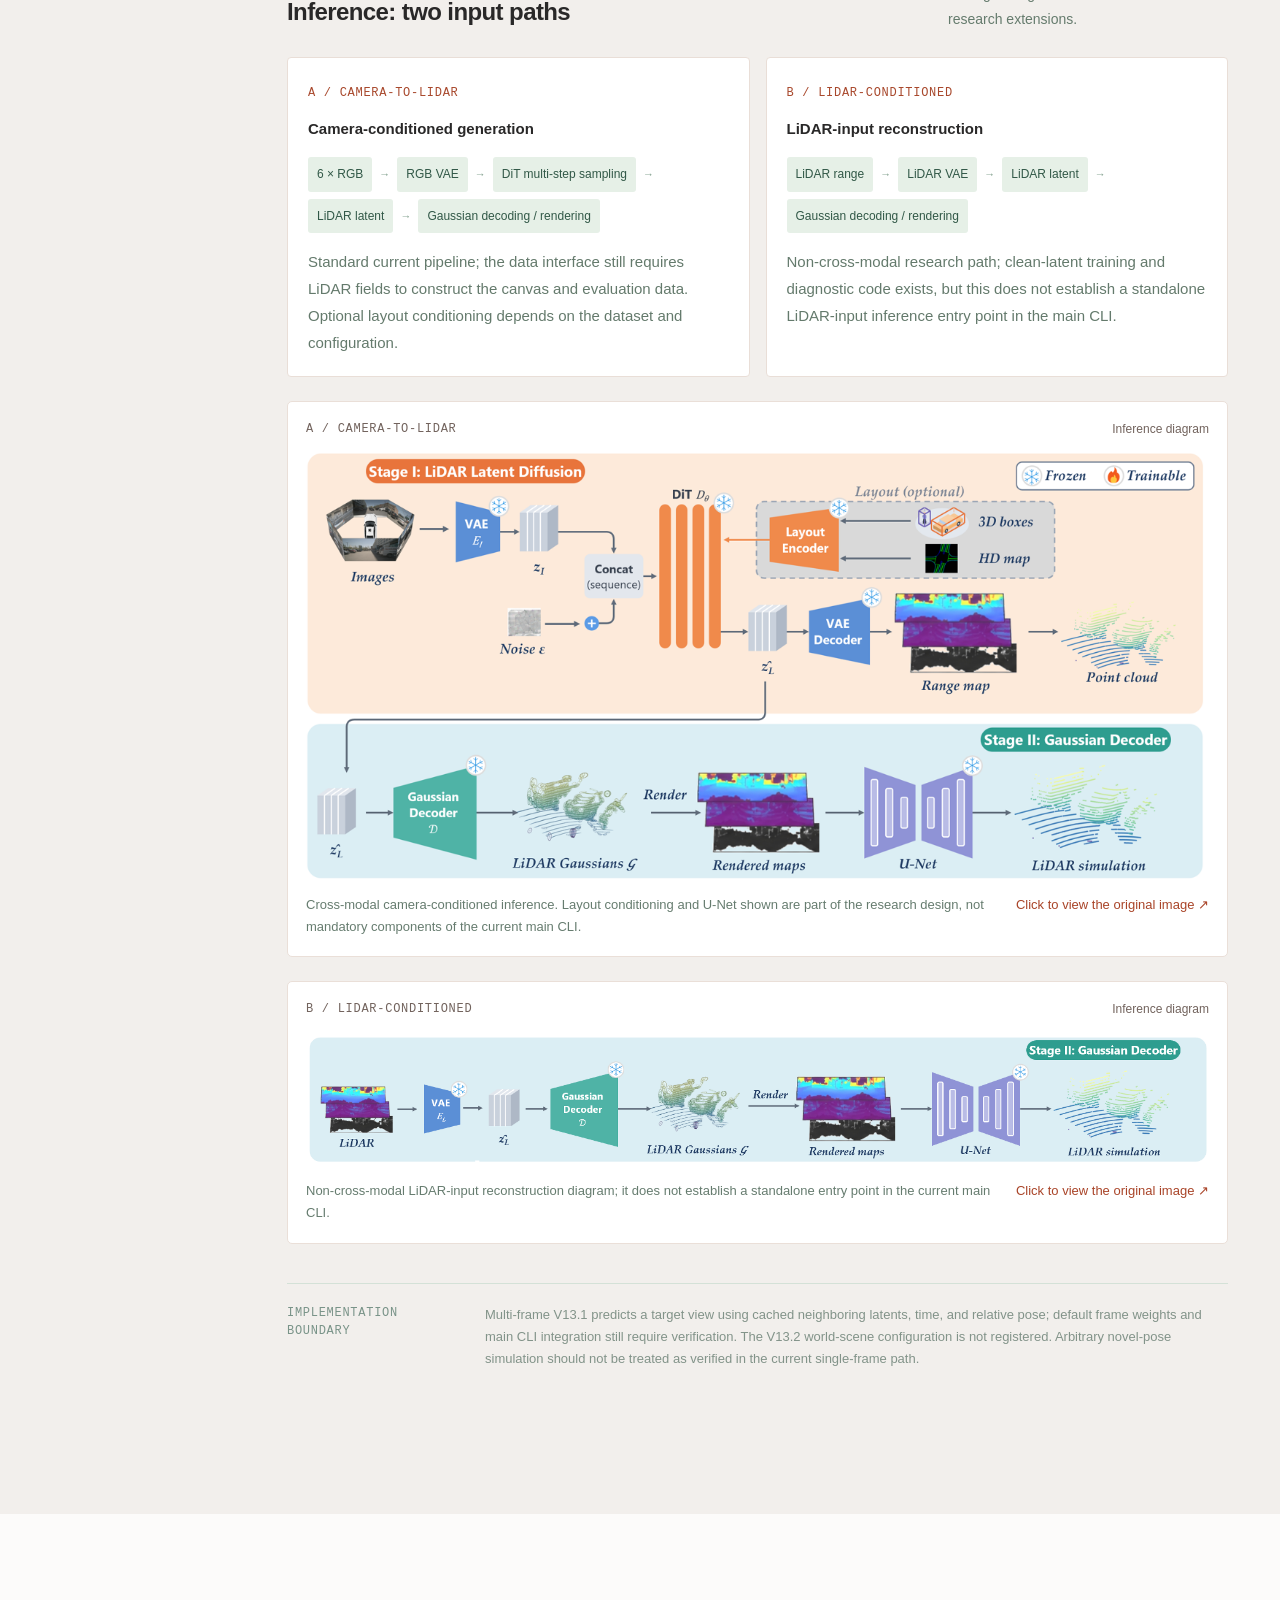
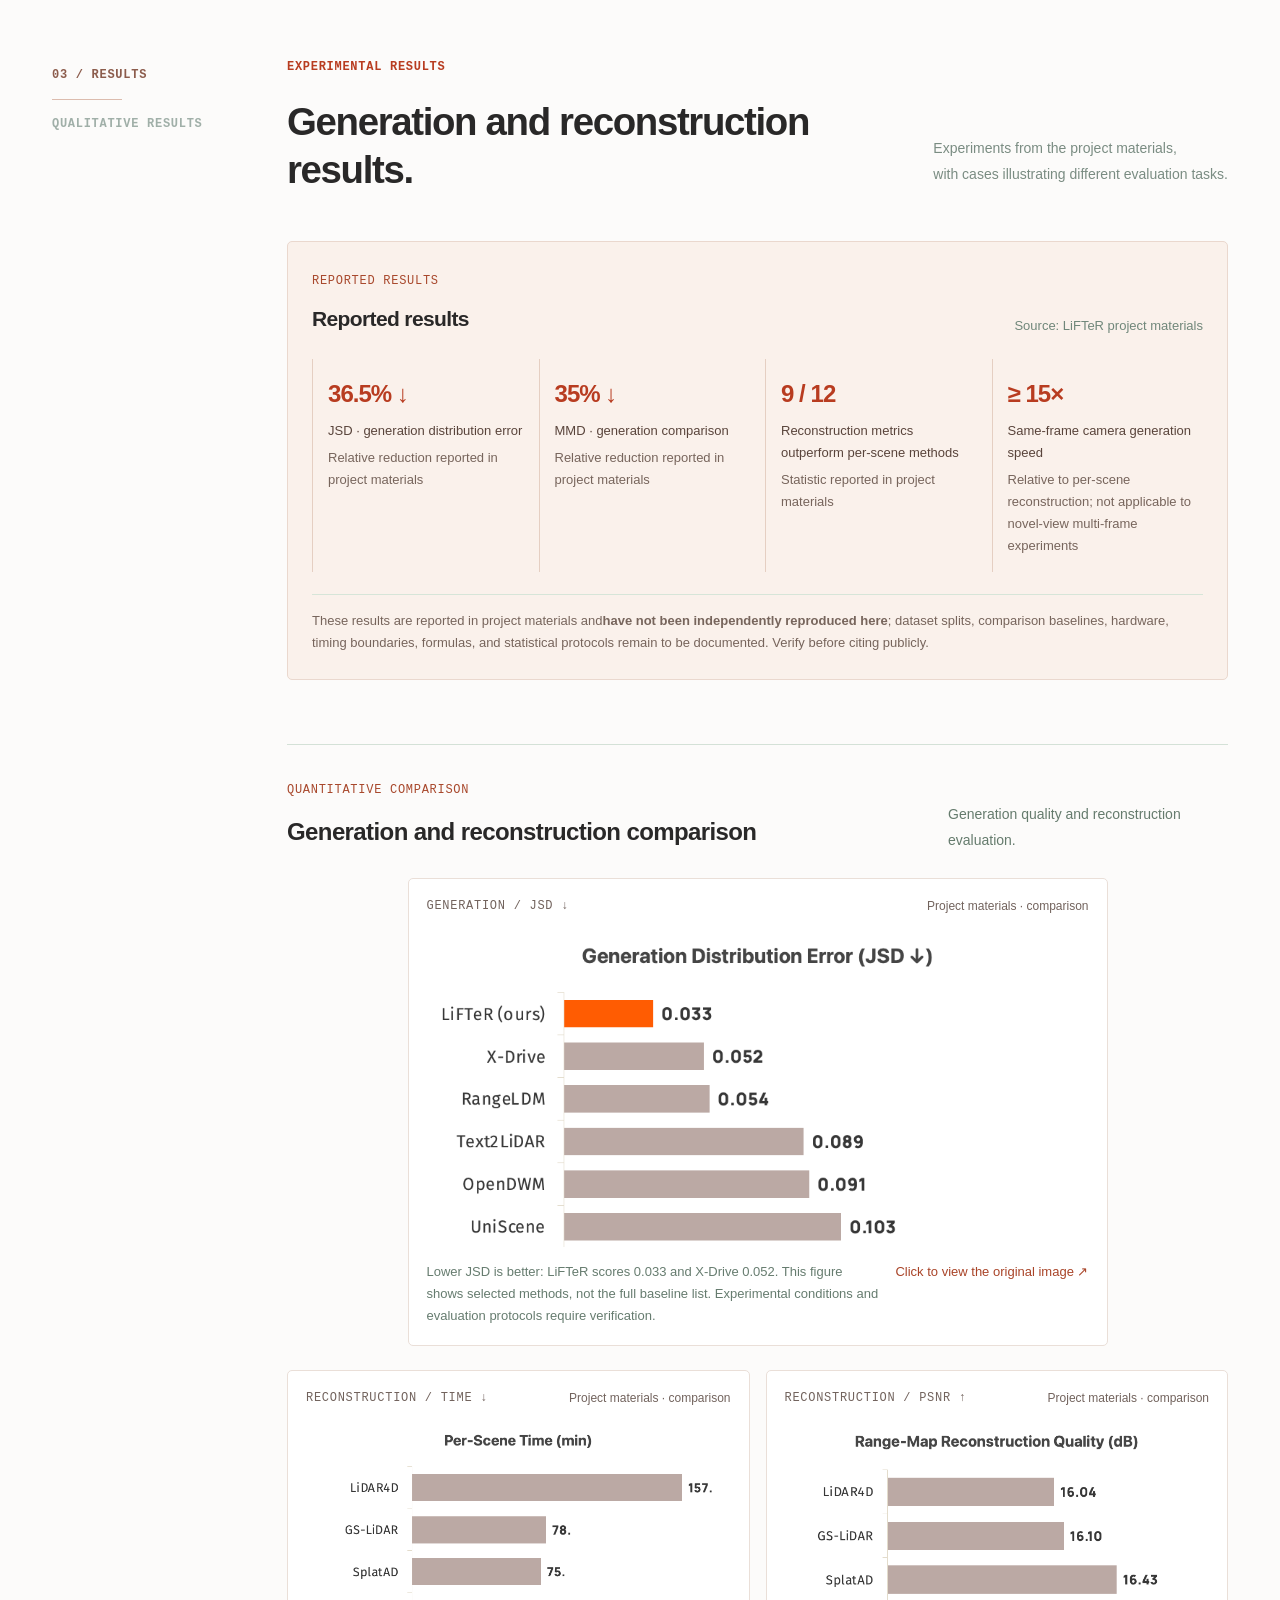
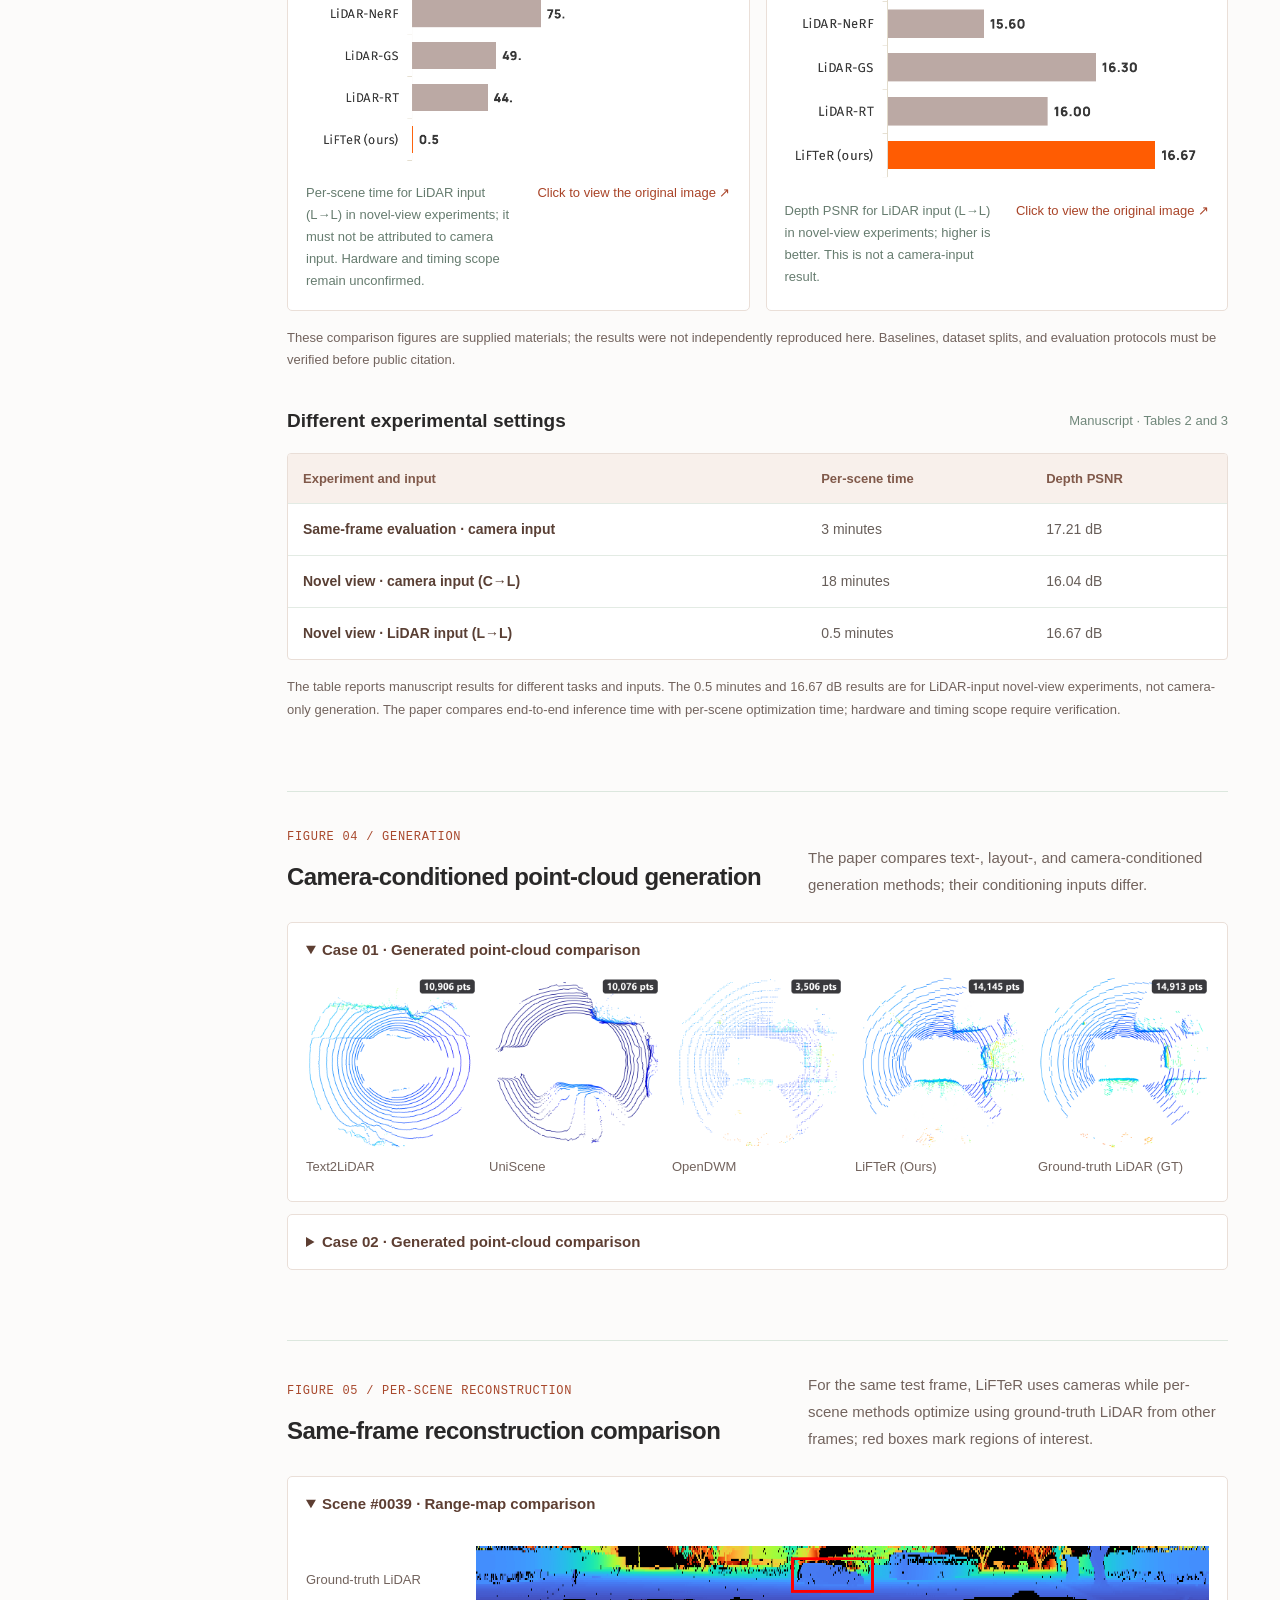
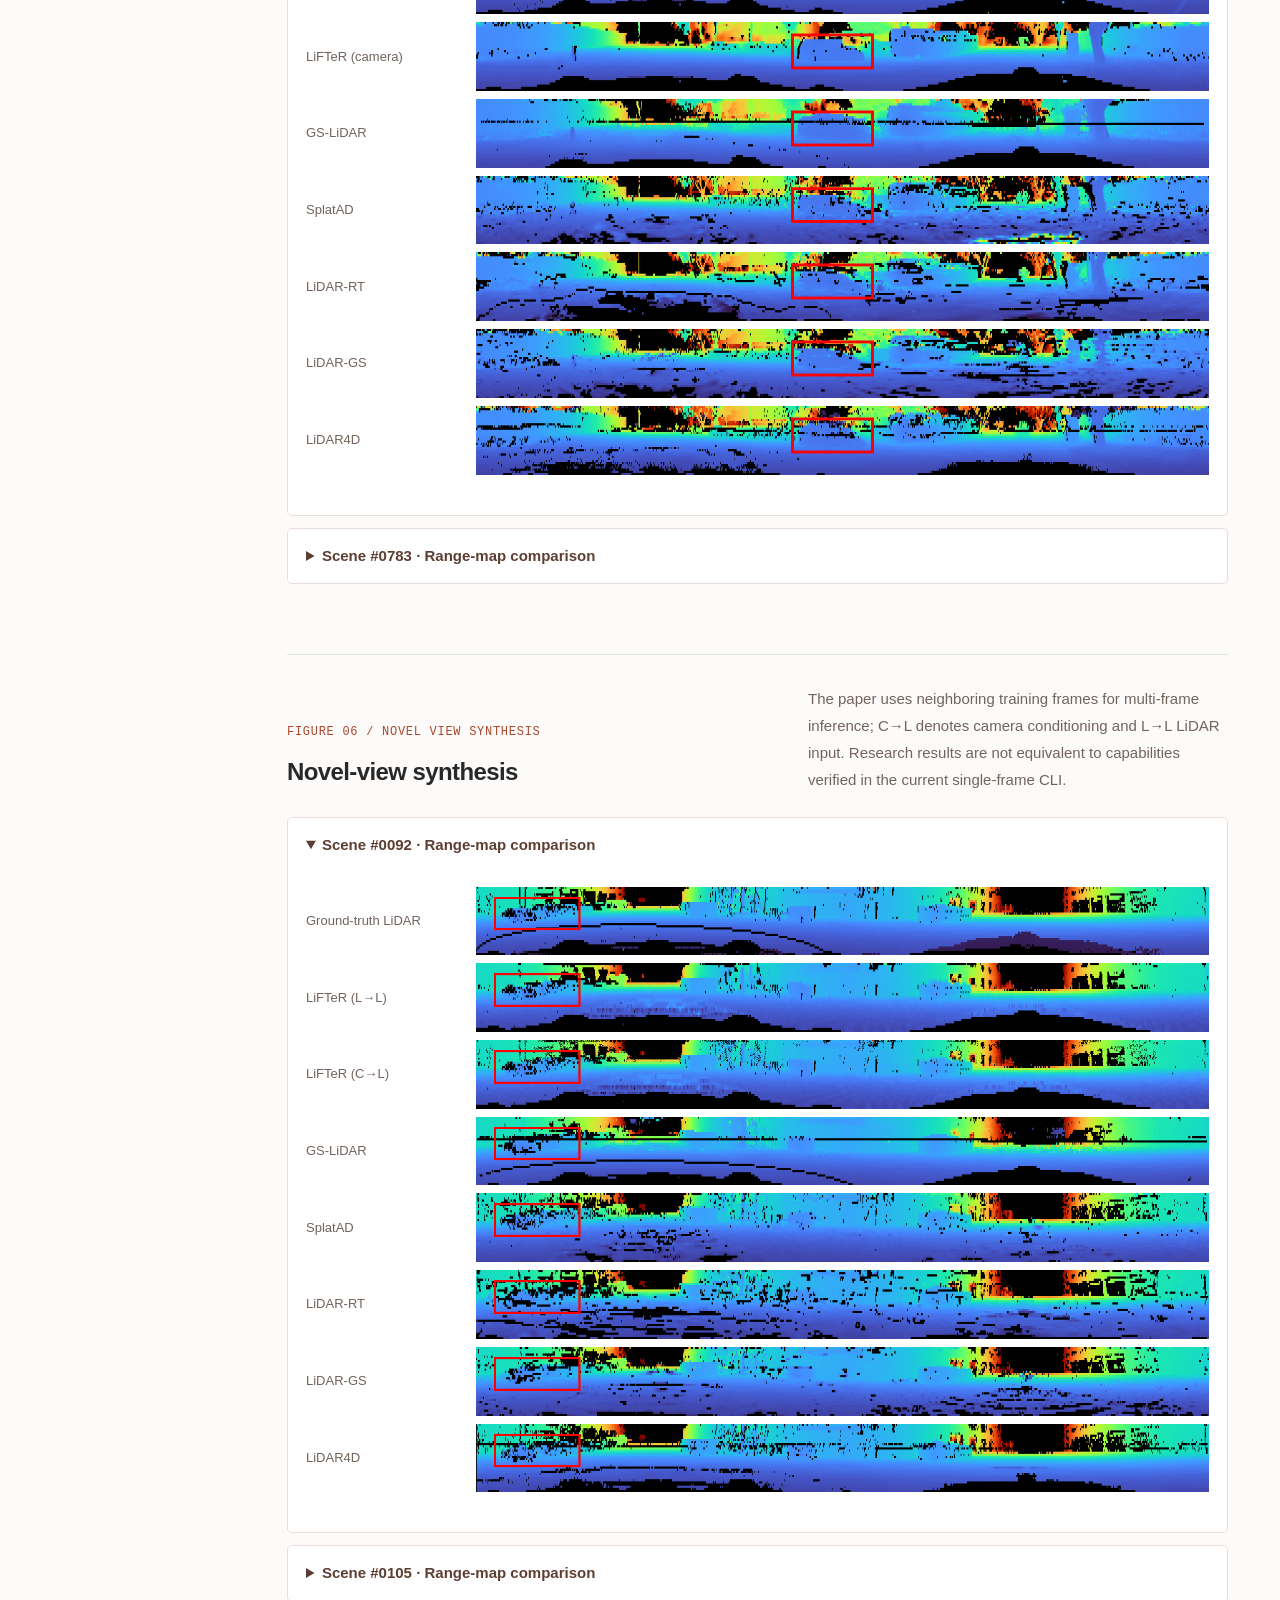
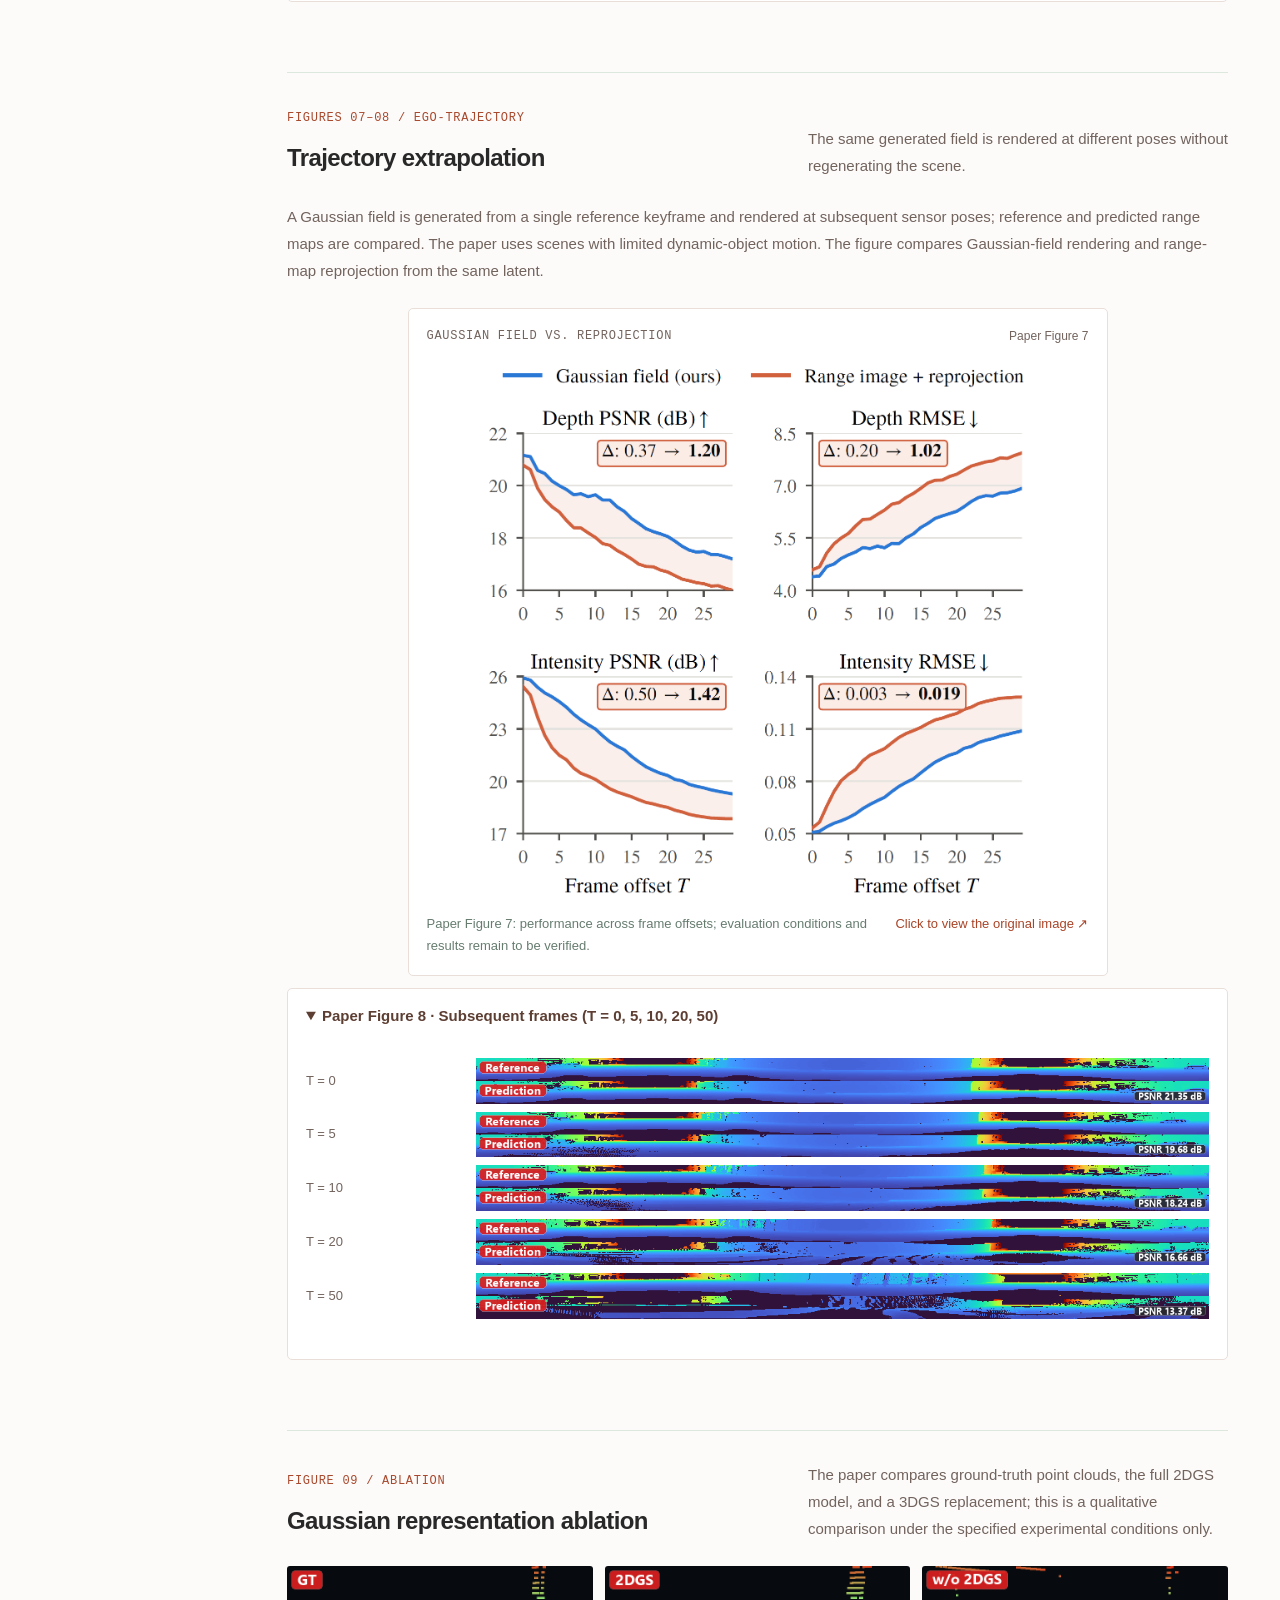
==== commit a8ce2f68: "Add Carizon affiliation to all authors Co-Authored-By: Claude Code <noreply@anthropic.com>" ====
--- a/index.html
+++ b/index.html
@@ -27,7 +27,7 @@
       <div class="hero-kicker"><span class="status-dot"></span> CROSS-MODAL LIDAR GENERATION <span class="kicker-line"></span> LIFTER</div>
       <h1 id="hero-title" class="technical-hero-title project-title" lang="en">LiFTeR: <span>Generating LiDAR Gaussian Fields from Surround-View Cameras</span></h1>
       <div class="project-credits" aria-label="Authors and affiliations">
-        <p class="project-authors" lang="en">Chi Zhu<sup>1</sup>, Shucheng Gong<sup>2</sup>, Zhang Jinwei<sup>2</sup>, Xu Wang<sup>3</sup>, Jing Wang<sup>2</sup>, Le zhang<sup>1</sup>, Weiwei Liu<sup>2</sup>, Chang Huang<sup>2</sup></p>
+        <p class="project-authors" lang="en">Chi Zhu<sup>1,2</sup>, Shucheng Gong<sup>2</sup>, Zhang Jinwei<sup>2</sup>, Xu Wang<sup>3,2</sup>, Jing Wang<sup>2</sup>, Le zhang<sup>1,2</sup>, Weiwei Liu<sup>2</sup>, Chang Huang<sup>2</sup></p>
         <p class="project-affiliations" lang="en"><span><sup>1</sup> Hangzhou Dianzi University (<a href="https://www.hdu.edu.cn/">hdu.edu.cn</a>)</span><span><sup>2</sup> Carizon (<a href="https://www.carizon.com/#/">www.carizon.com</a>)</span><span><sup>3</sup> Beihang University (<a href="https://www.buaa.edu.cn/">buaa.edu.cn</a>)</span></p>
         <p class="paper-availability">PDF not yet available</p>
       </div>
@@ -203,7 +203,10 @@
         <details><summary>Why use 2D Gaussians?</summary><p>The approach uses 2DGS for local surface representation and GS-LiDAR to render per-beam results. Effectiveness depends on data, parameterization, and comparison settings; it should not be assumed superior to 3DGS for all tasks.</p></details>
         <details><summary>Why decode Gaussians in latent space?</summary><p>Compression reduces spatial positions, helping reduce sequence length, computation, and memory requirements; generation quality and efficiency still require validation with actual models, hardware, and experiments.</p></details>
         <details><summary>Why condition on cameras rather than occupancy?</summary><p>Camera observations are more commonly available. This does not make occupancy invalid; different conditioning inputs have different data, geometry, and deployment requirements.</p></details>
-        <details><summary>What remains unresolved?</summary><p>Temporal and novel-view consistency, cross-modal inference efficiency, camera-only data interfaces, and sensor calibration and evaluation protocols remain to be verified. The 200 m range in project materials does not apply to the 50 m nuScenes configuration on this page.</p></details>
+        <details><summary>Why generate a Gaussian field instead of only a range image?</summary><p>A LiDAR VAE can decode a range image directly. A Gaussian field, however, is a renderable scene representation that can be reused at different poses without rerunning the diffusion model at every simulation timestamp. Multi-scene comparisons further evaluate novel-view performance, but coverage of newly revealed regions has not been separately quantified. Paper Table 1 evaluates generation using VAE decoding, while Tables 2 and 3 evaluate reconstruction using Gaussian decoding. In a same-frame comparison, Gaussian decoding achieved 17.2053 dB depth PSNR versus 17.0658 dB for the VAE, but it was not better on every metric.</p></details>
+        <details><summary>Why anchor Gaussian positions to LiDAR rays?</summary><p>Ray directions are fixed by the sensor configuration, so the model predicts depth along each ray. In an ablation study, replacing this constraint with freely predicted 3D positions and retraining with other settings unchanged increased Chamfer distance from 1.5955 to 14.4976 and reduced depth PSNR from 17.2053 dB to 13.1531 dB. These results apply to that experimental setting and should not be generalized to every model or dataset.</p></details>
+        <details><summary>Do per-scene reconstruction methods use the same inputs?</summary><p>Not exactly. In same-frame evaluation, LiFTeR uses six camera images from the test timestamp; test scenes were excluded from training the DiT and Gaussian decoder. Per-scene methods optimize the scene using ground-truth LiDAR from other frames. Comparisons should therefore be interpreted in light of the input modalities, available data, and task settings, rather than as identical-input comparisons.</p></details>
+        <details><summary>How are dynamic objects handled in novel-view and multi-frame simulation?</summary><p>The simulation application uses nuScenes 3D annotations to separate predicted Gaussians into static and dynamic parts. Dynamic Gaussians are aggregated across frames in canonical coordinates and rendered together with the static scene. In Table 3, each intervening query frame uses its two neighboring frames. Removing the annotation dependency remains future work; these research results are not equivalent to capabilities verified in the current single-frame main CLI.</p></details>
       </div>
     </div></div></section>
     <section class="closing-section"><div class="wrap closing-inner"><div><p class="eyebrow">LIFTER / TECHNICAL SUMMARY</p><h2>Conditional diffusion generation.<br><span>Per-ray Gaussian rendering.</span></h2></div><div class="closing-right"><p>LiFTeR</p><a href="#top">Back to top <span aria-hidden="true">↑</span></a></div></div></section>
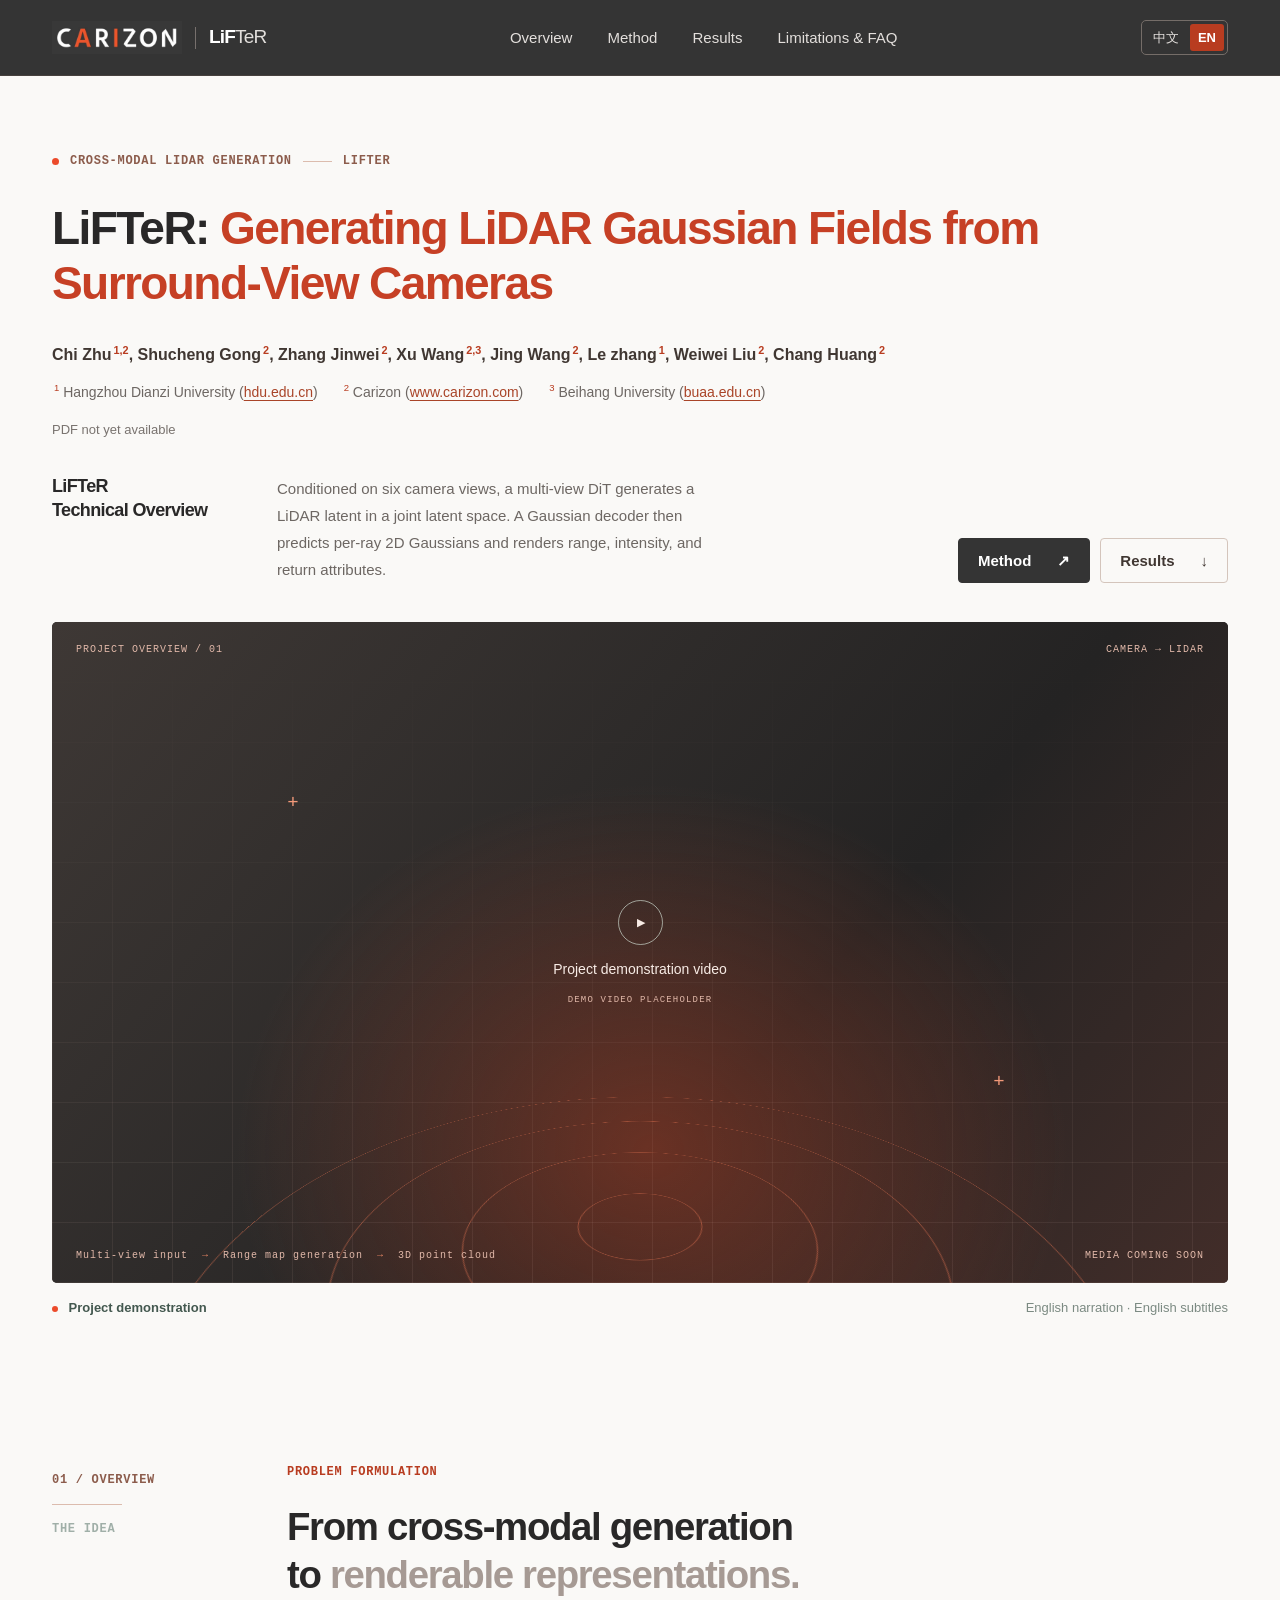
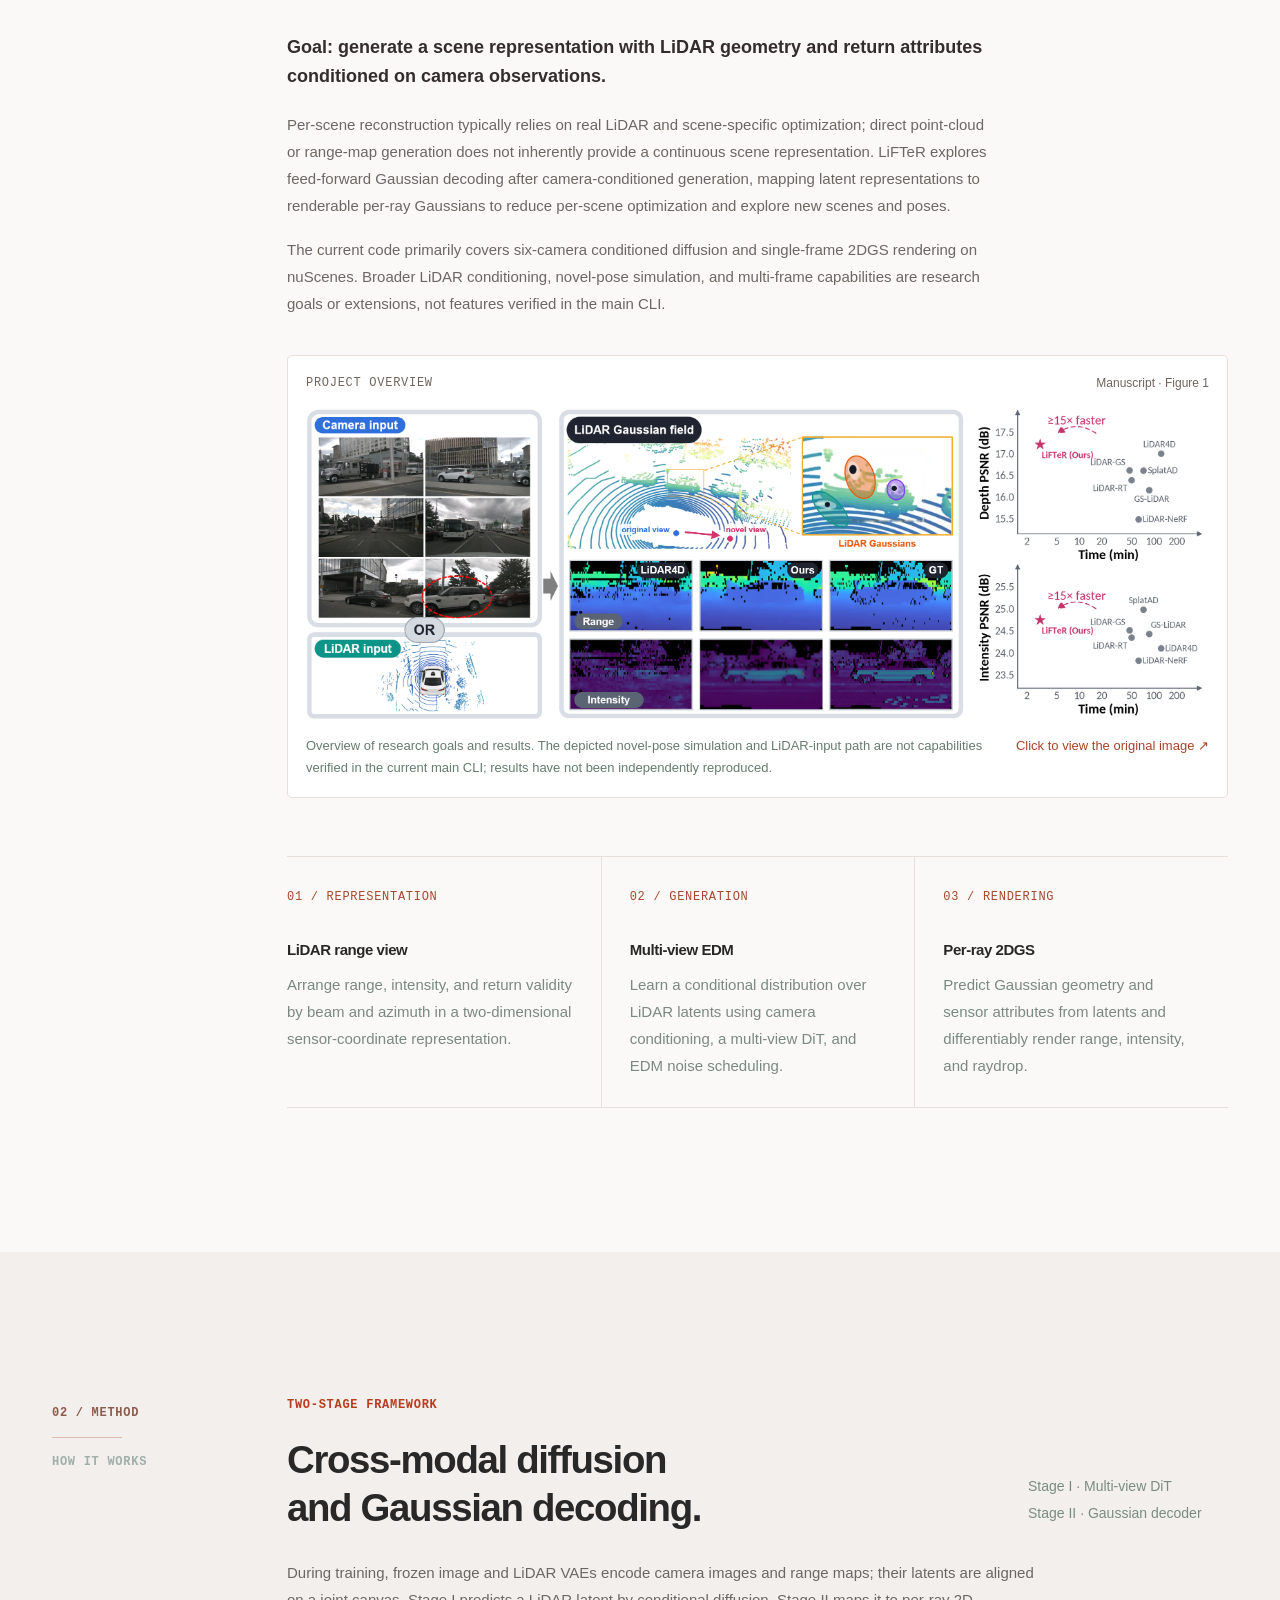
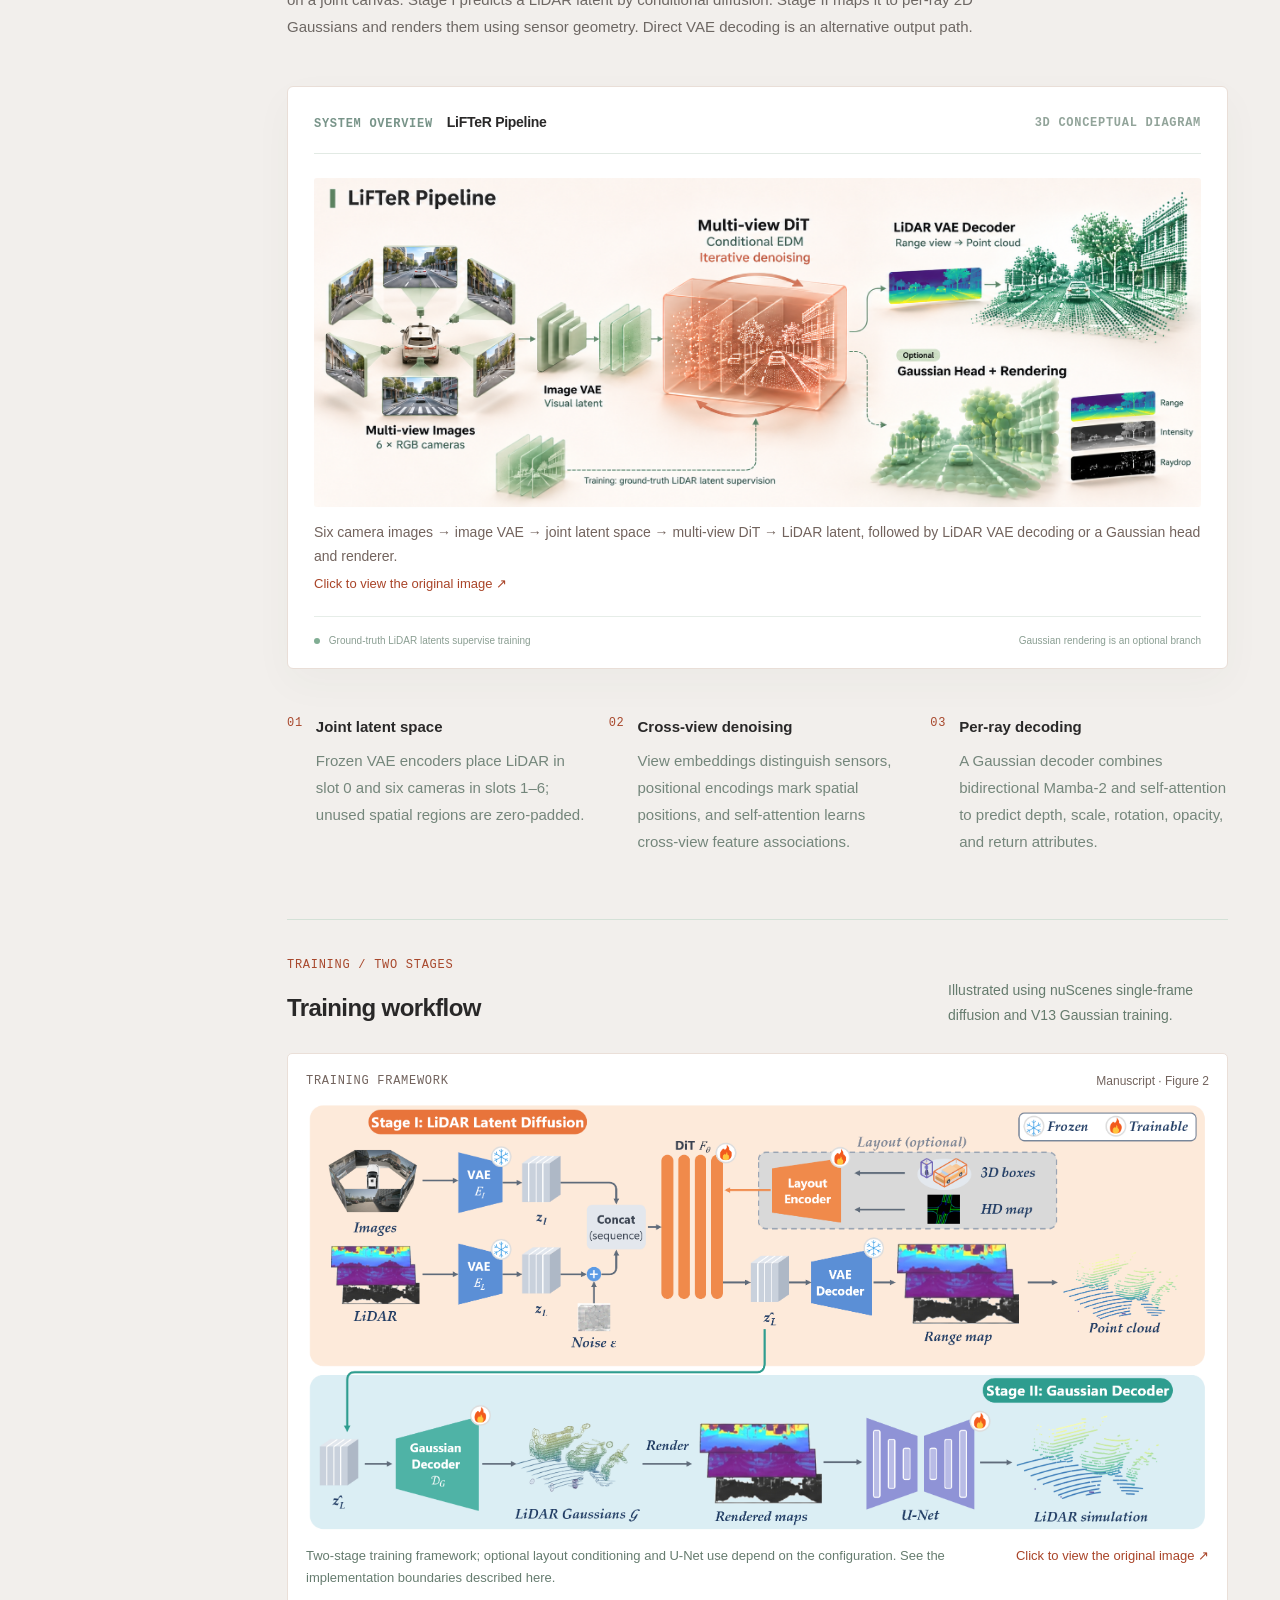
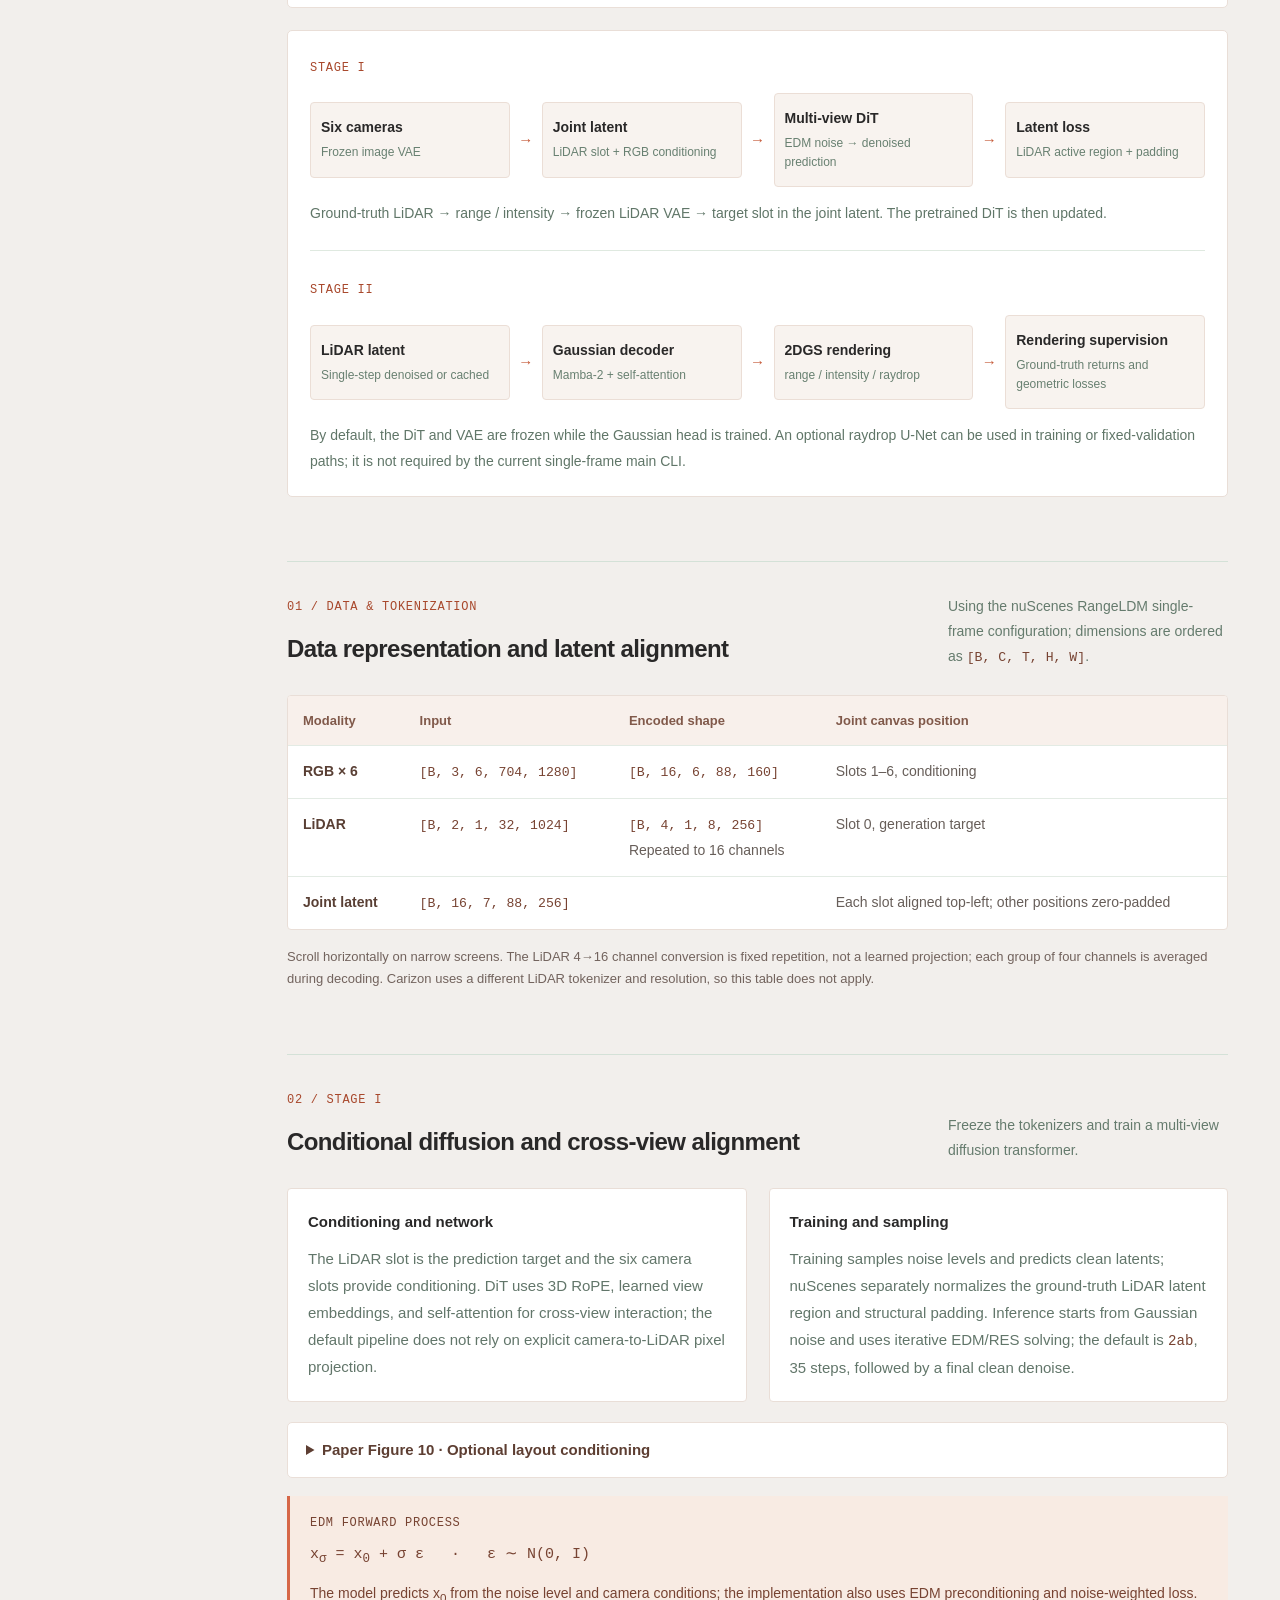
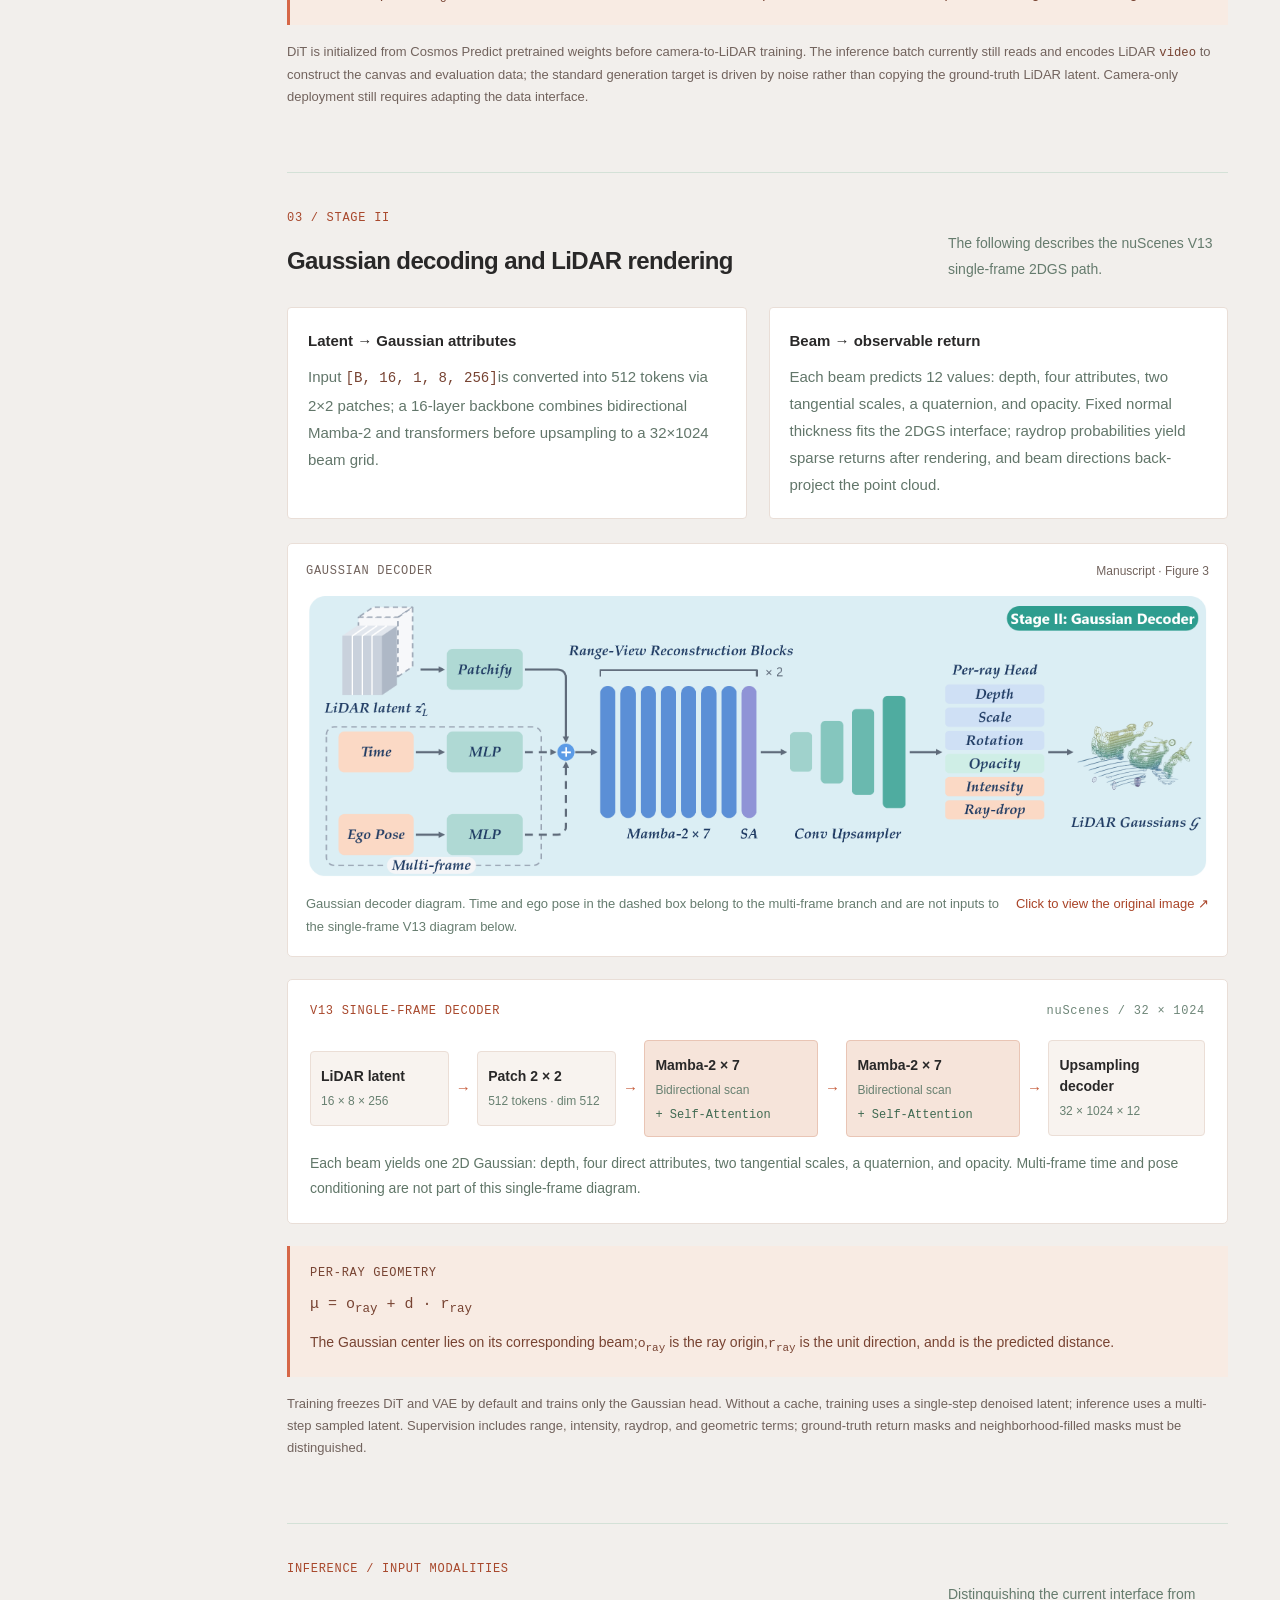
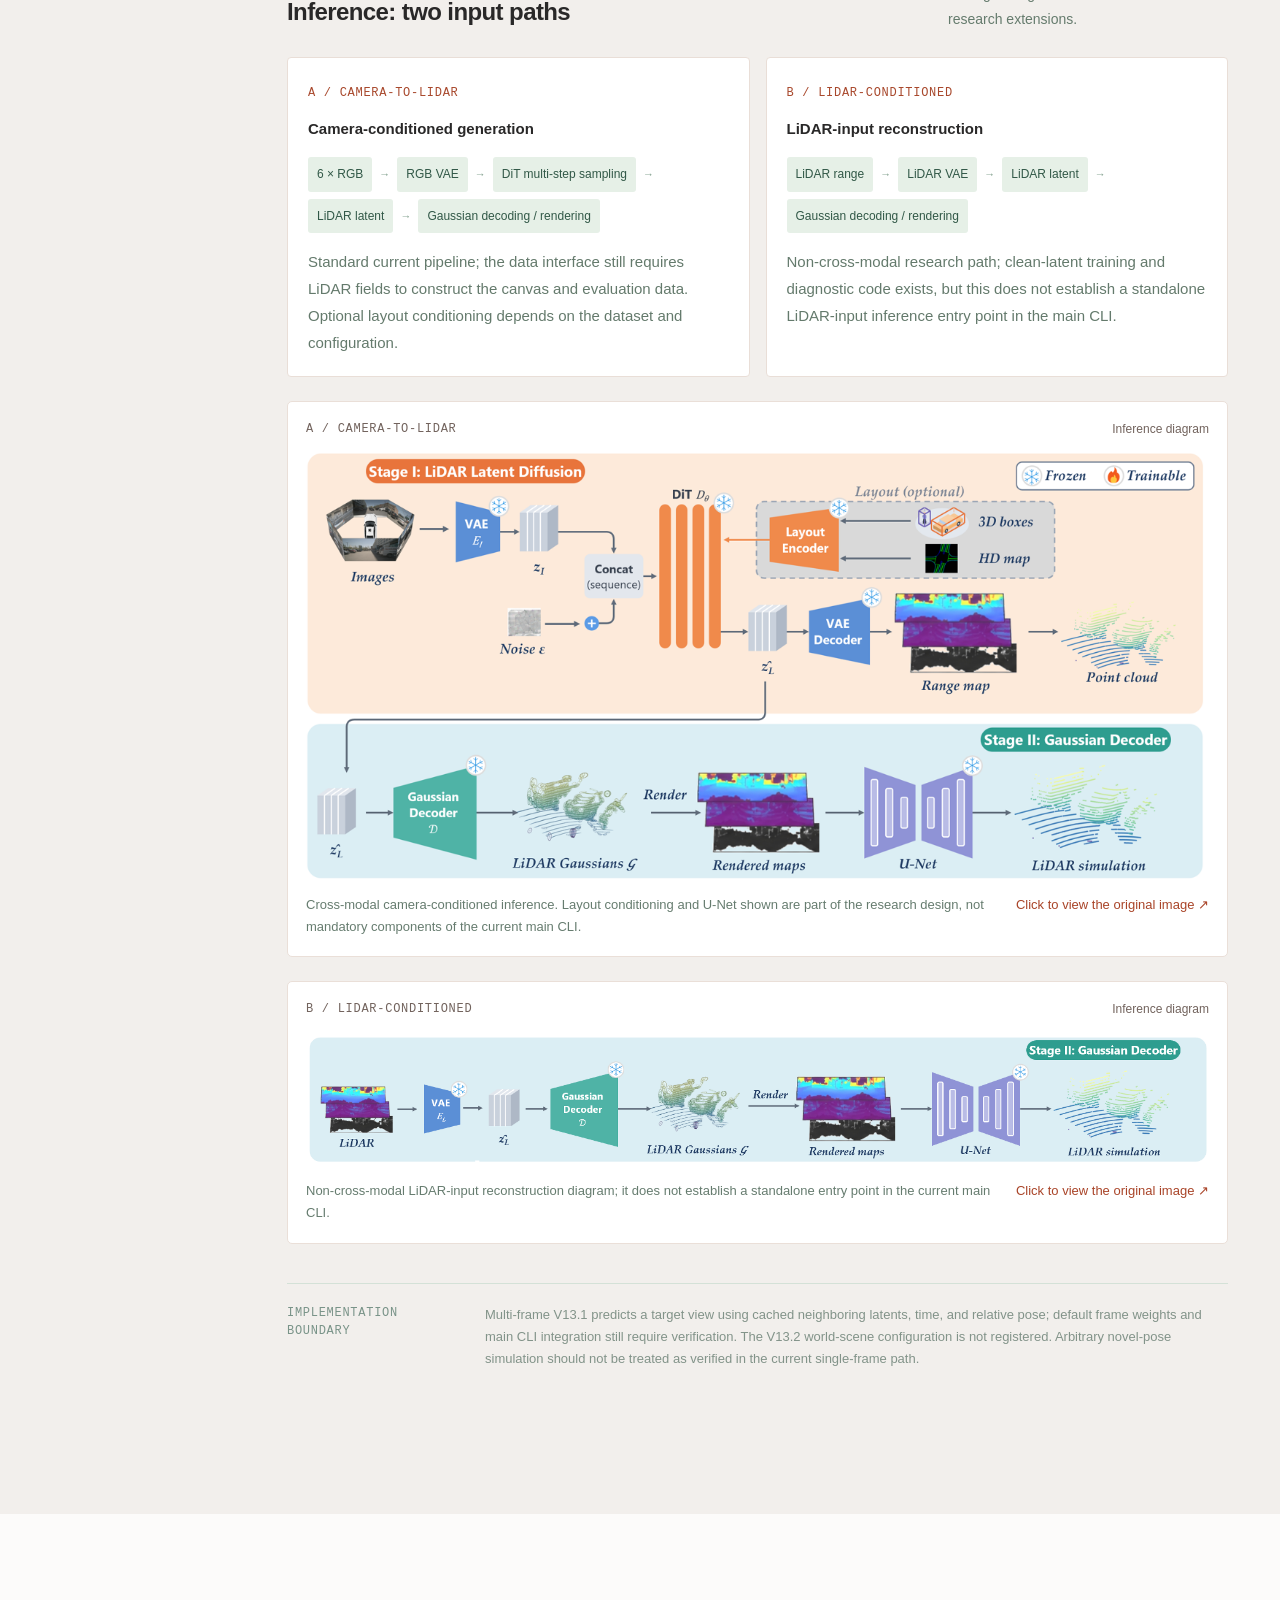
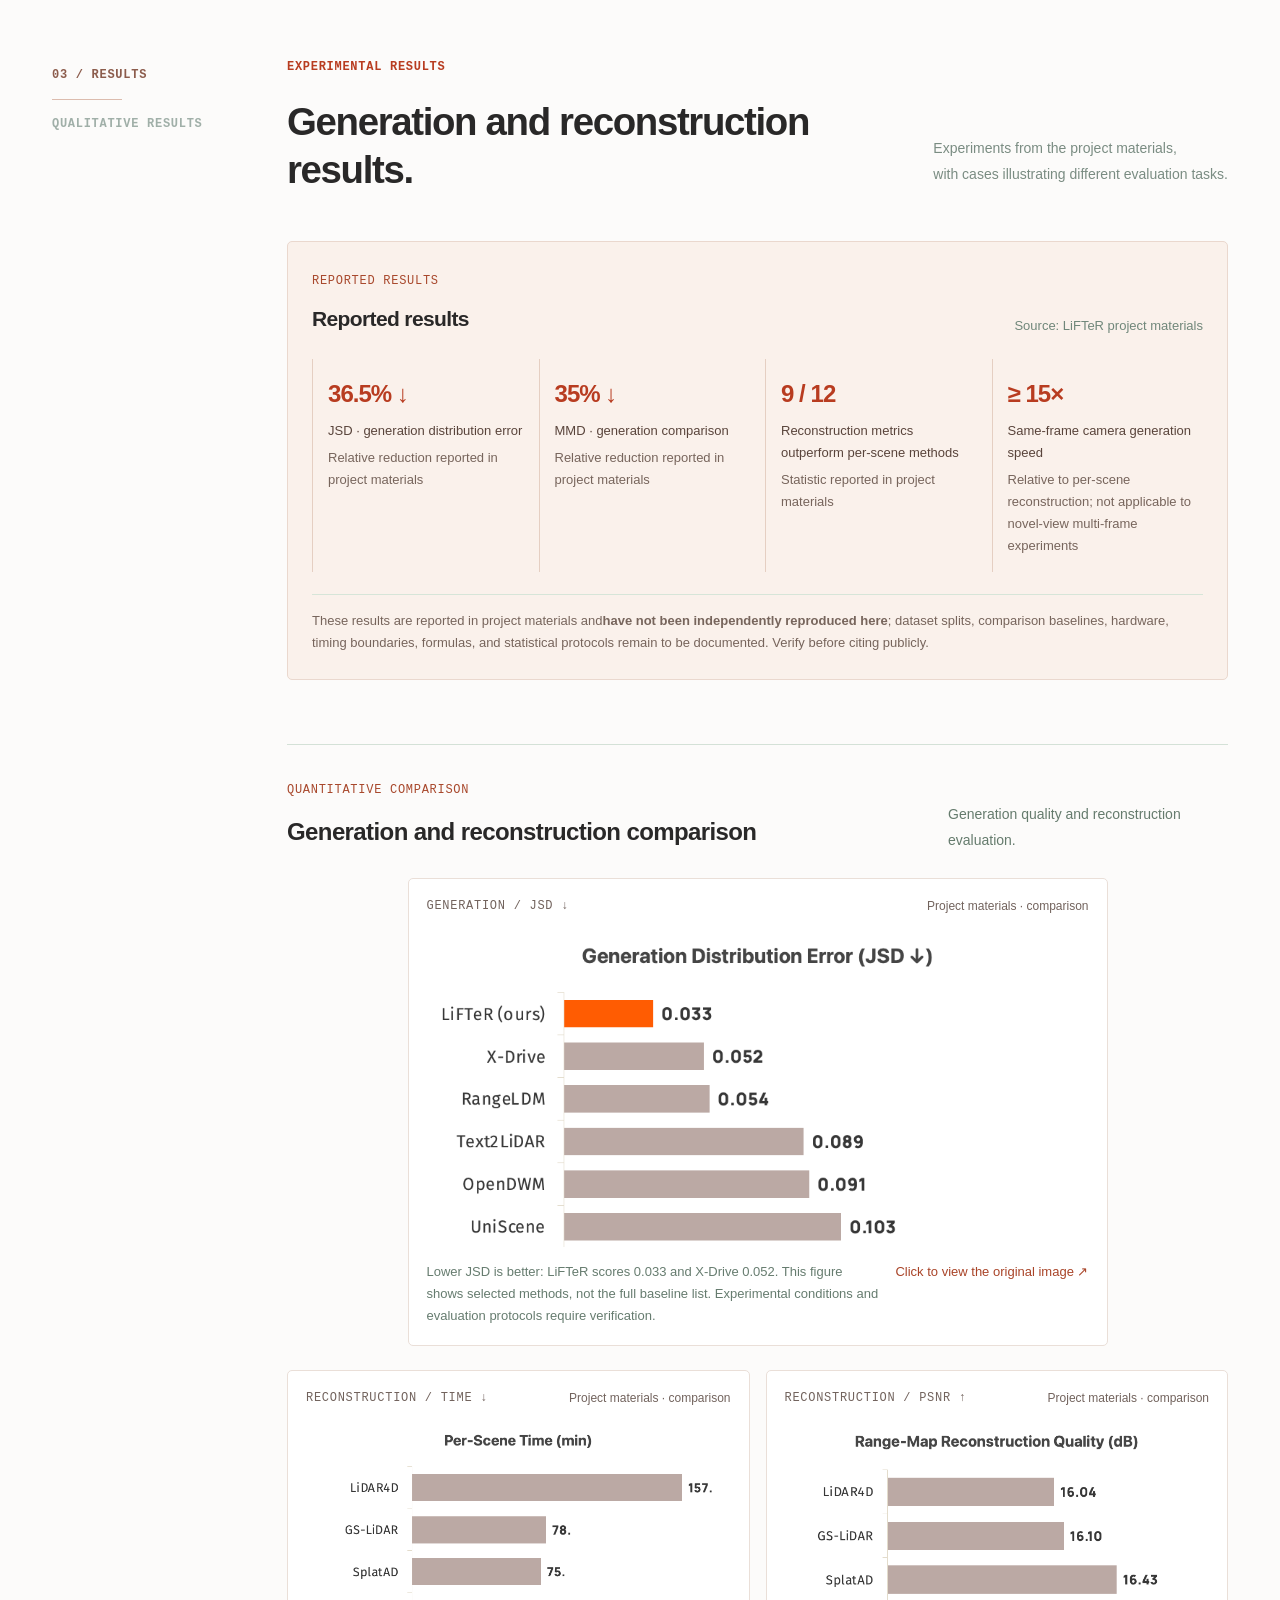
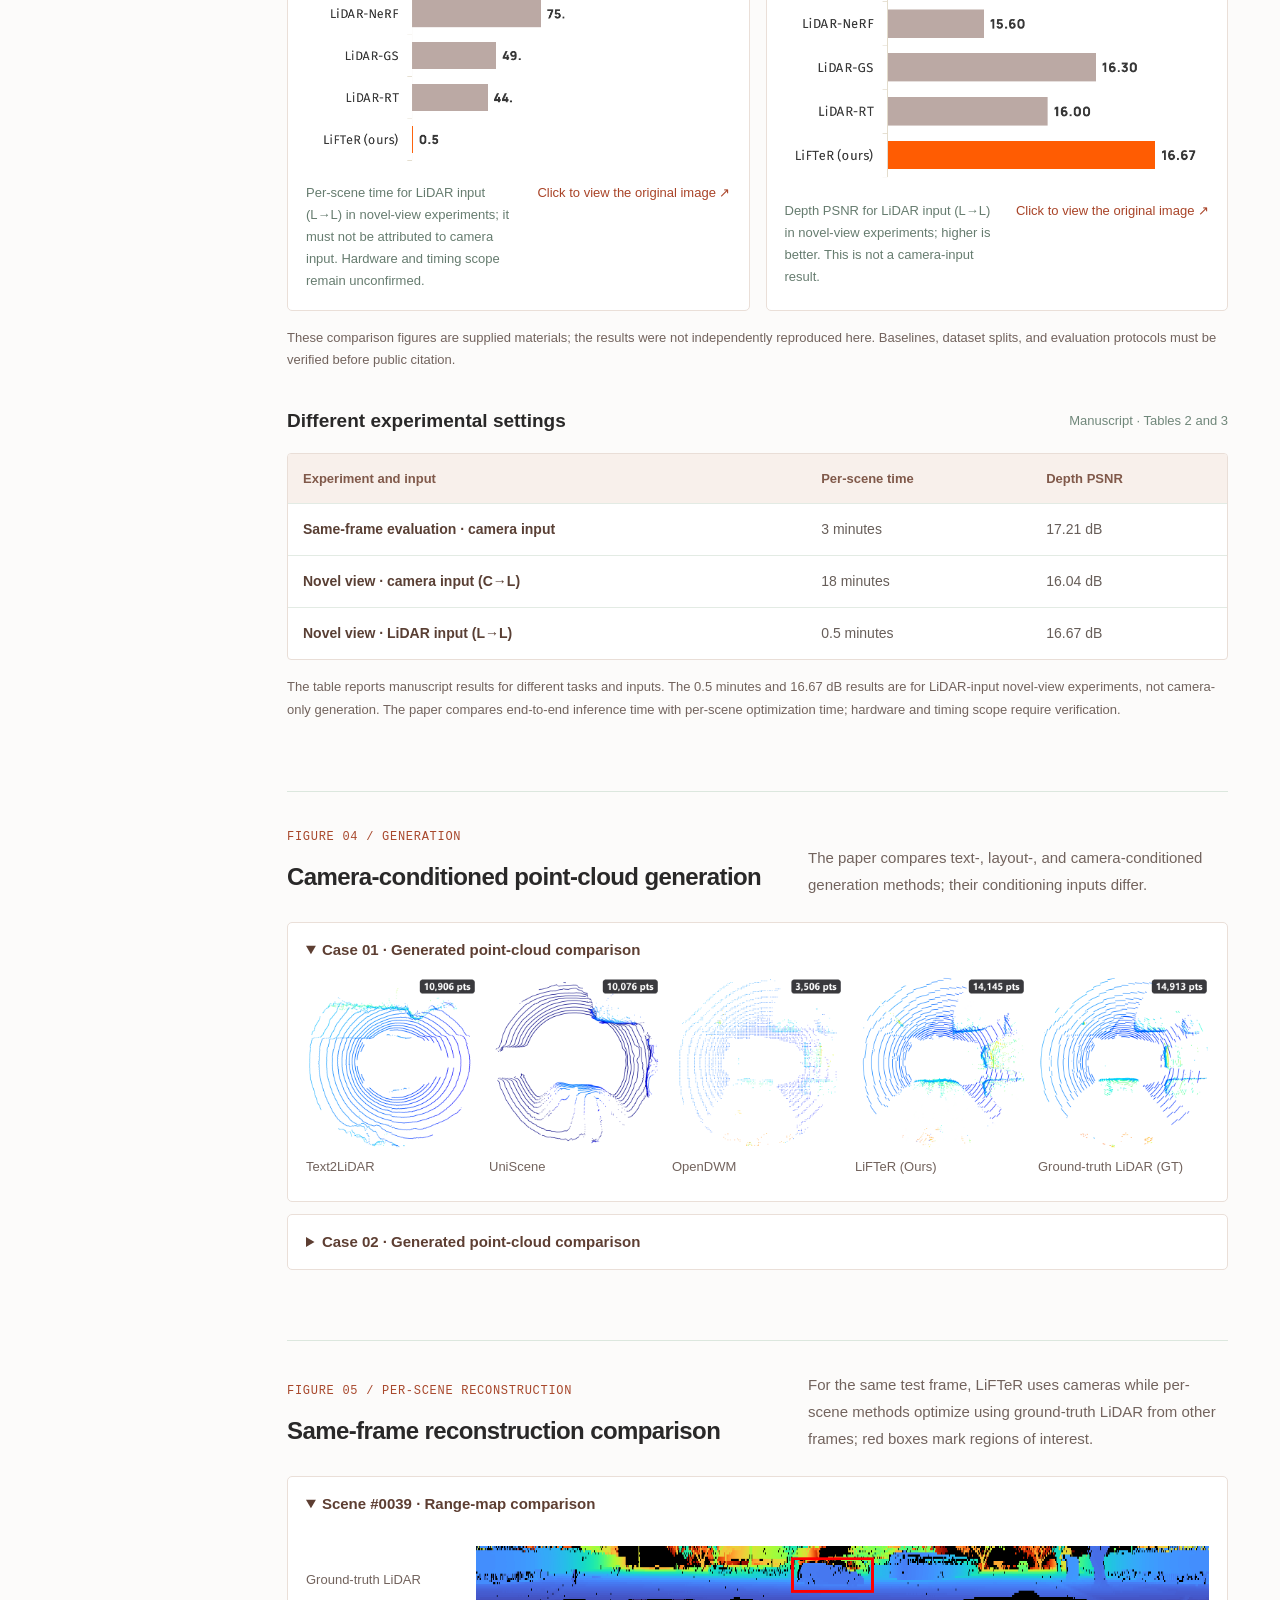
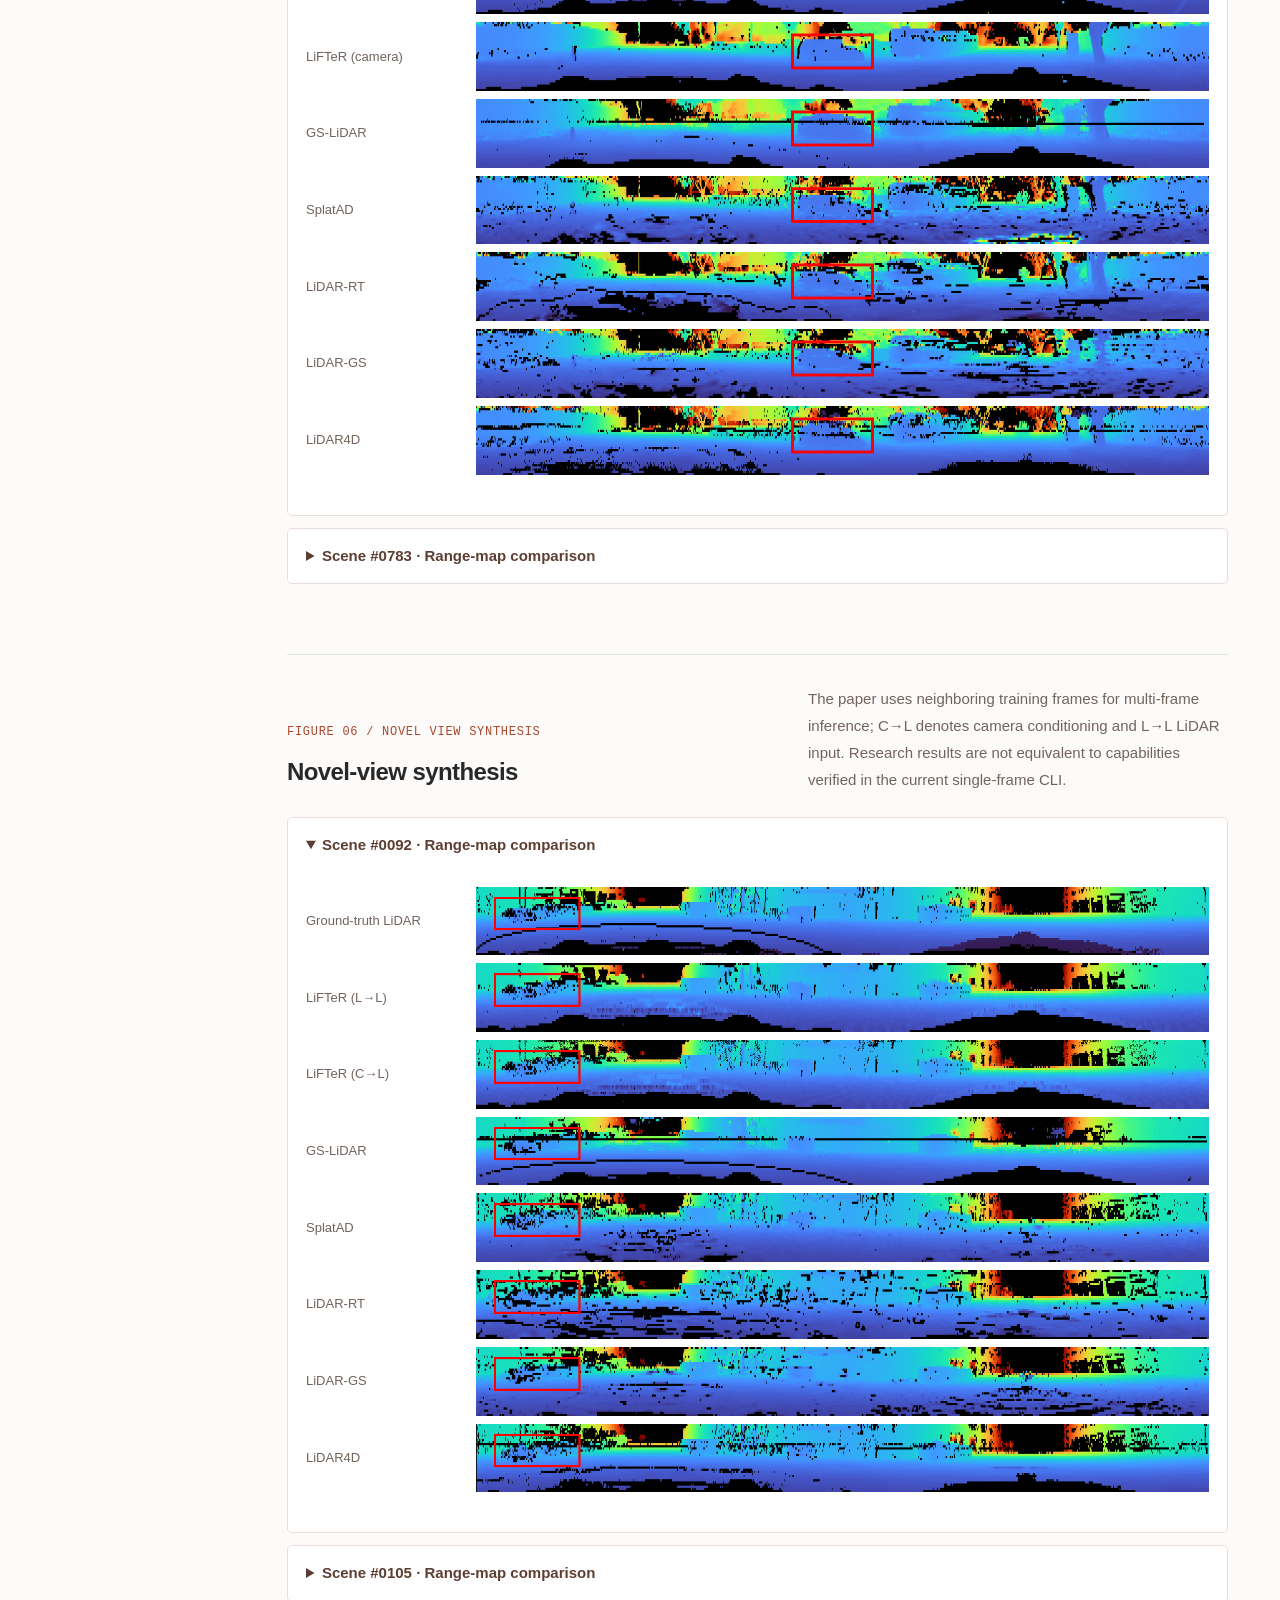
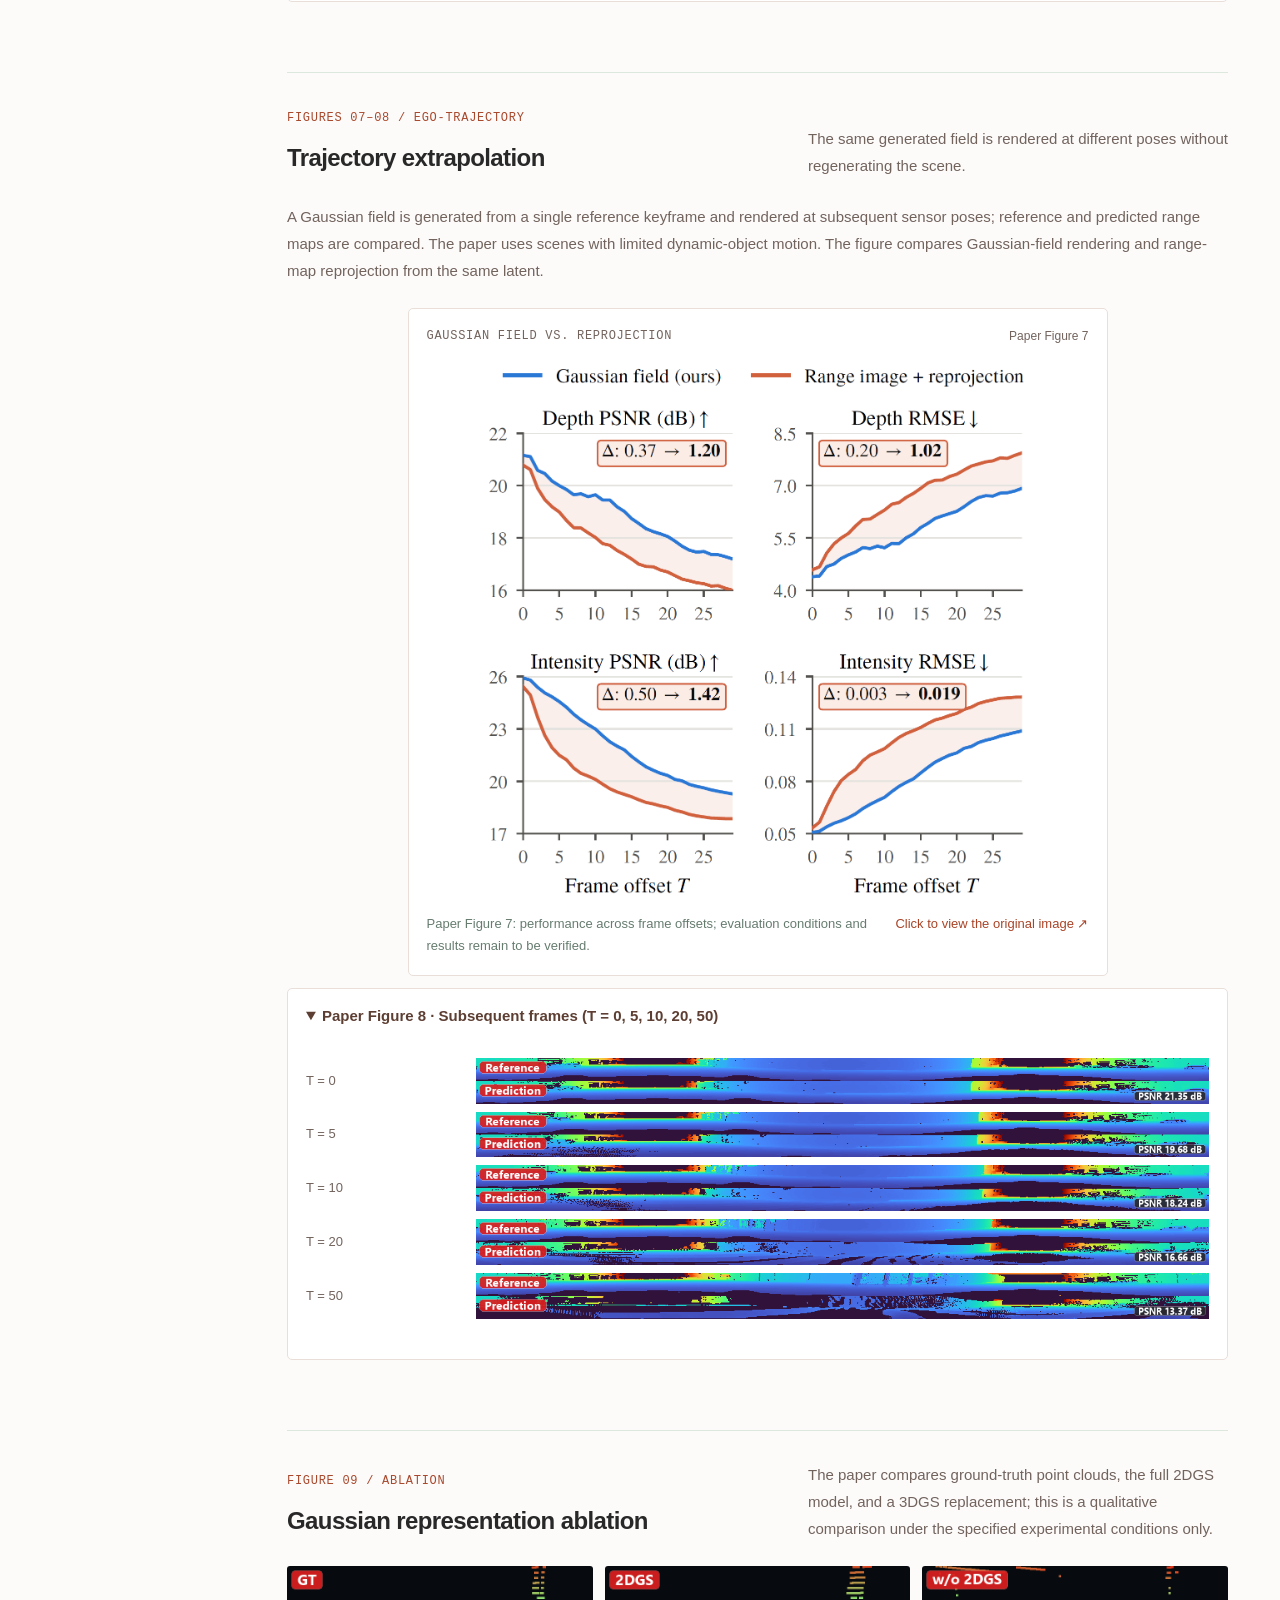
==== commit 5ef00579: "Correct author affiliations Co-Authored-By: Claude Code <noreply@anthropic.com>" ====
--- a/index.html
+++ b/index.html
@@ -27,7 +27,7 @@
       <div class="hero-kicker"><span class="status-dot"></span> CROSS-MODAL LIDAR GENERATION <span class="kicker-line"></span> LIFTER</div>
       <h1 id="hero-title" class="technical-hero-title project-title" lang="en">LiFTeR: <span>Generating LiDAR Gaussian Fields from Surround-View Cameras</span></h1>
       <div class="project-credits" aria-label="Authors and affiliations">
-        <p class="project-authors" lang="en">Chi Zhu<sup>1,2</sup>, Shucheng Gong<sup>2</sup>, Zhang Jinwei<sup>2</sup>, Xu Wang<sup>3,2</sup>, Jing Wang<sup>2</sup>, Le zhang<sup>1,2</sup>, Weiwei Liu<sup>2</sup>, Chang Huang<sup>2</sup></p>
+        <p class="project-authors" lang="en">Chi Zhu<sup>1,2</sup>, Shucheng Gong<sup>2</sup>, Zhang Jinwei<sup>2</sup>, Xu Wang<sup>2,3</sup>, Jing Wang<sup>2</sup>, Le zhang<sup>1</sup>, Weiwei Liu<sup>2</sup>, Chang Huang<sup>2</sup></p>
         <p class="project-affiliations" lang="en"><span><sup>1</sup> Hangzhou Dianzi University (<a href="https://www.hdu.edu.cn/">hdu.edu.cn</a>)</span><span><sup>2</sup> Carizon (<a href="https://www.carizon.com/#/">www.carizon.com</a>)</span><span><sup>3</sup> Beihang University (<a href="https://www.buaa.edu.cn/">buaa.edu.cn</a>)</span></p>
         <p class="paper-availability">PDF not yet available</p>
       </div>
